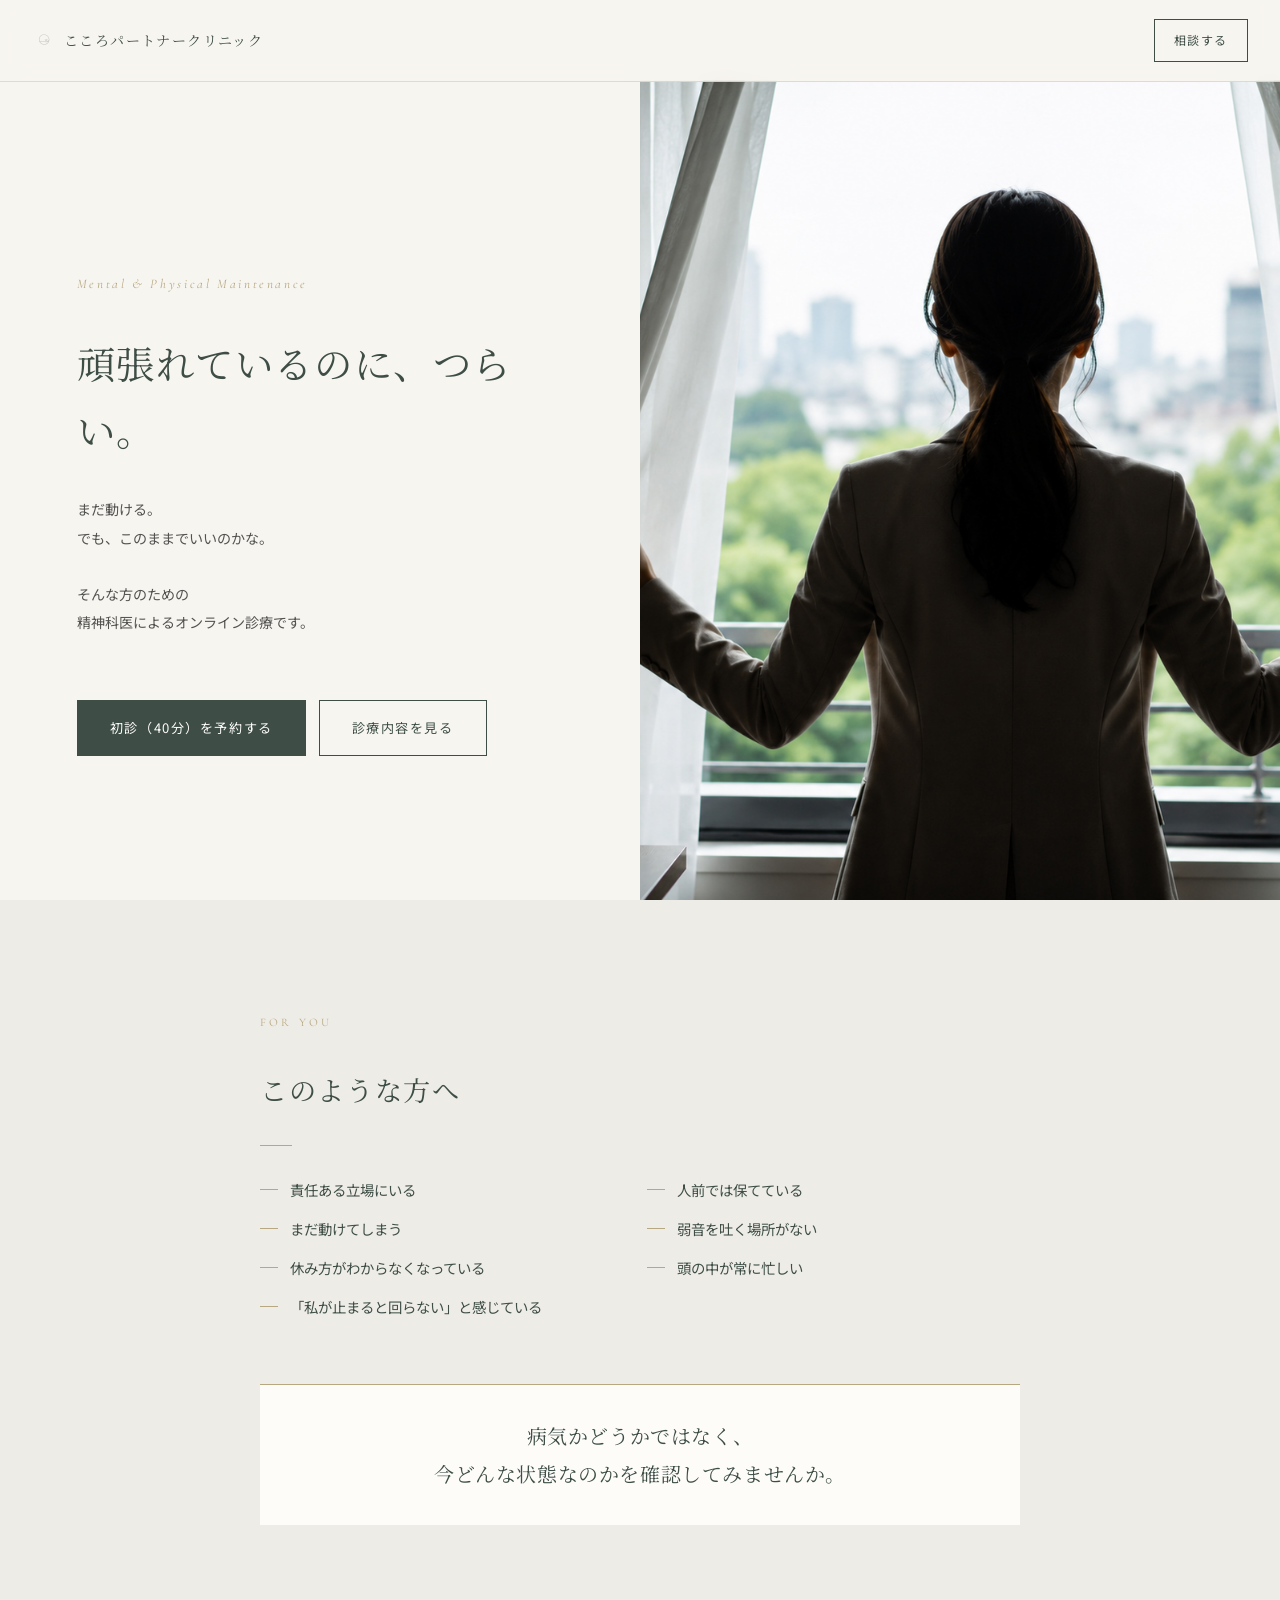
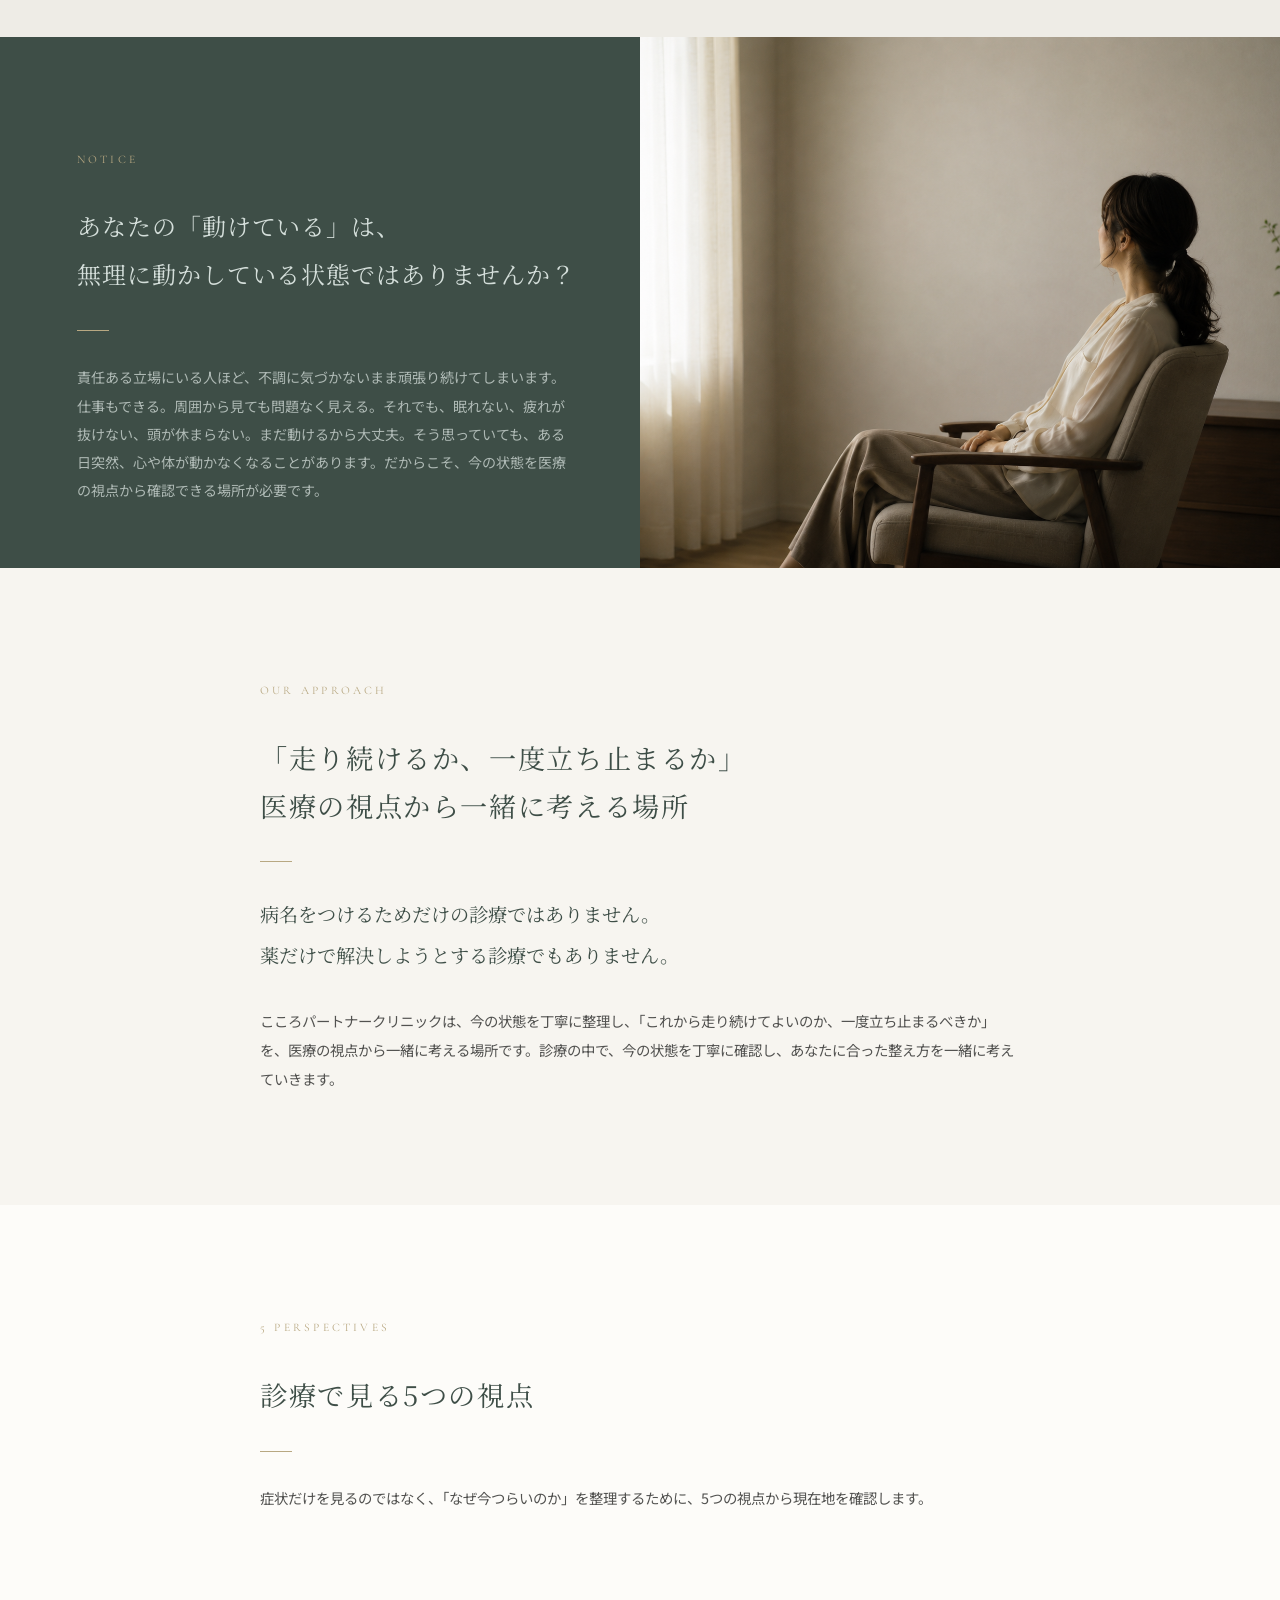
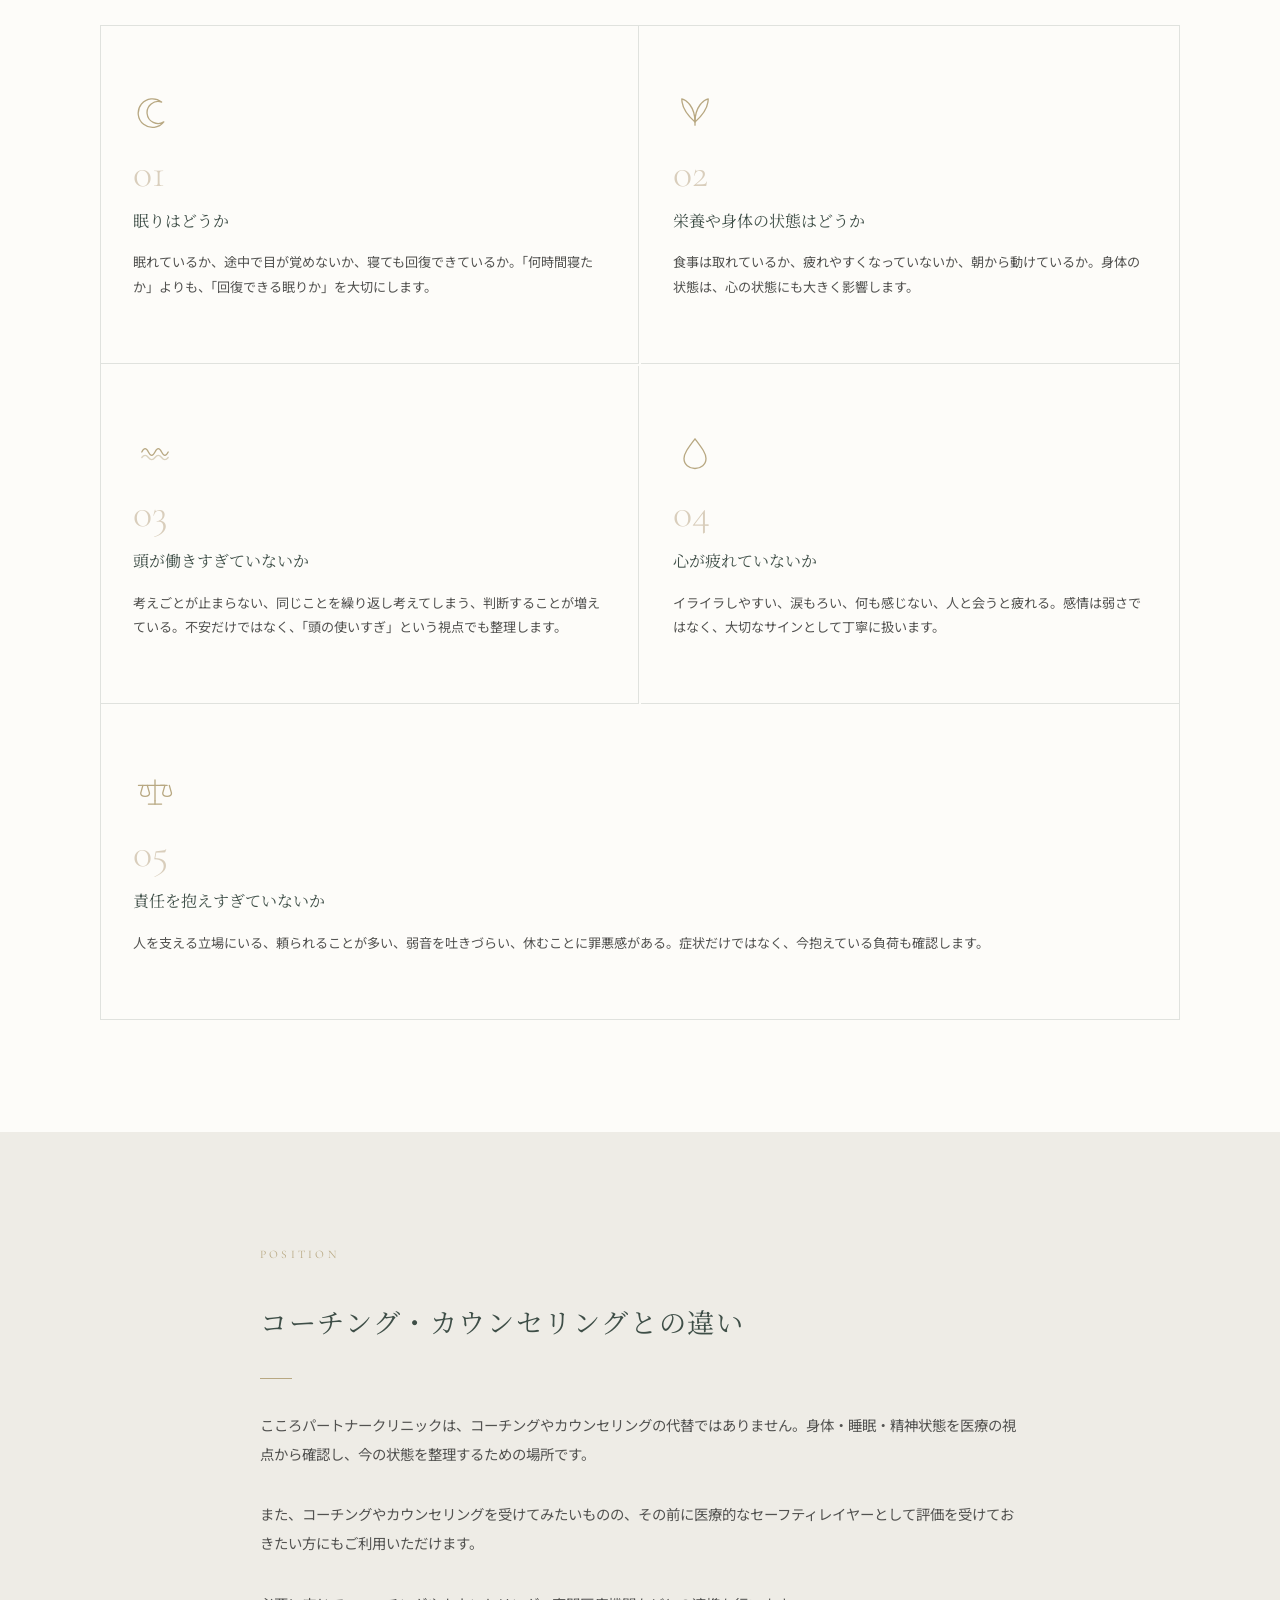
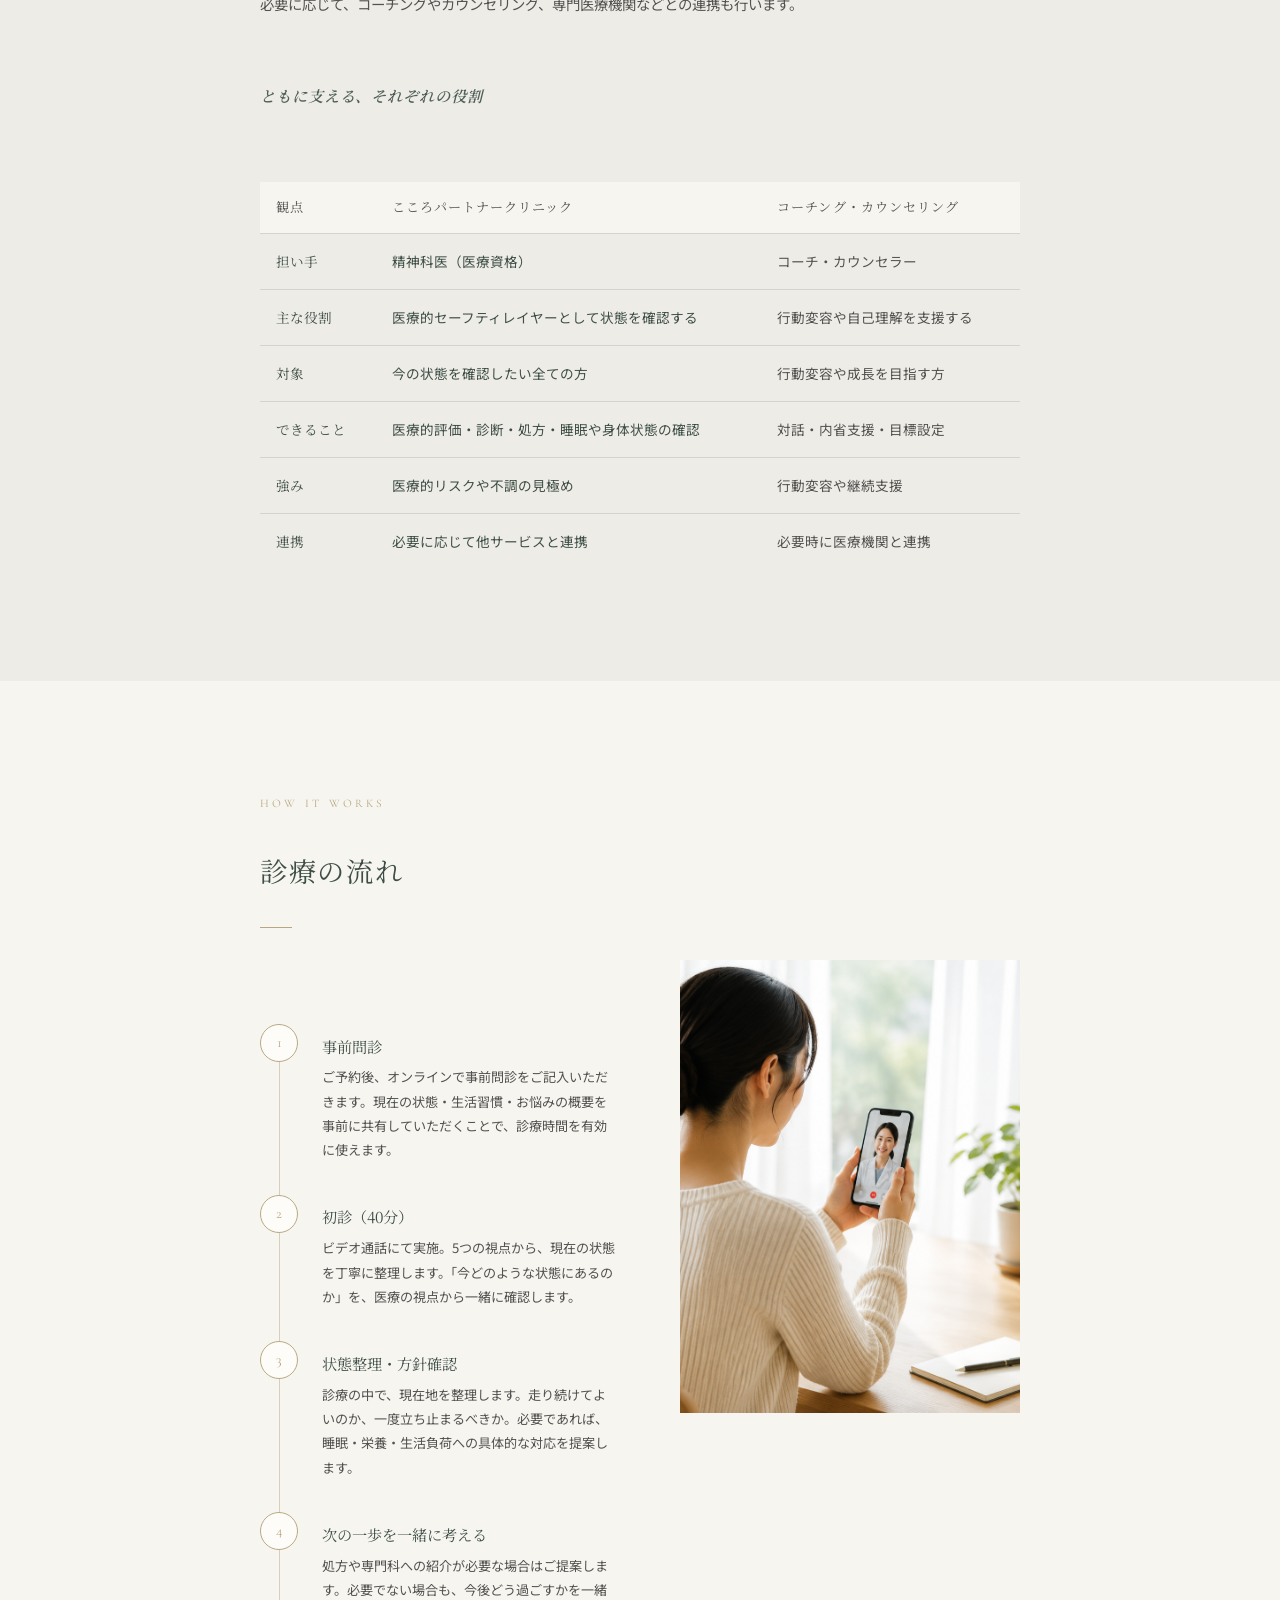
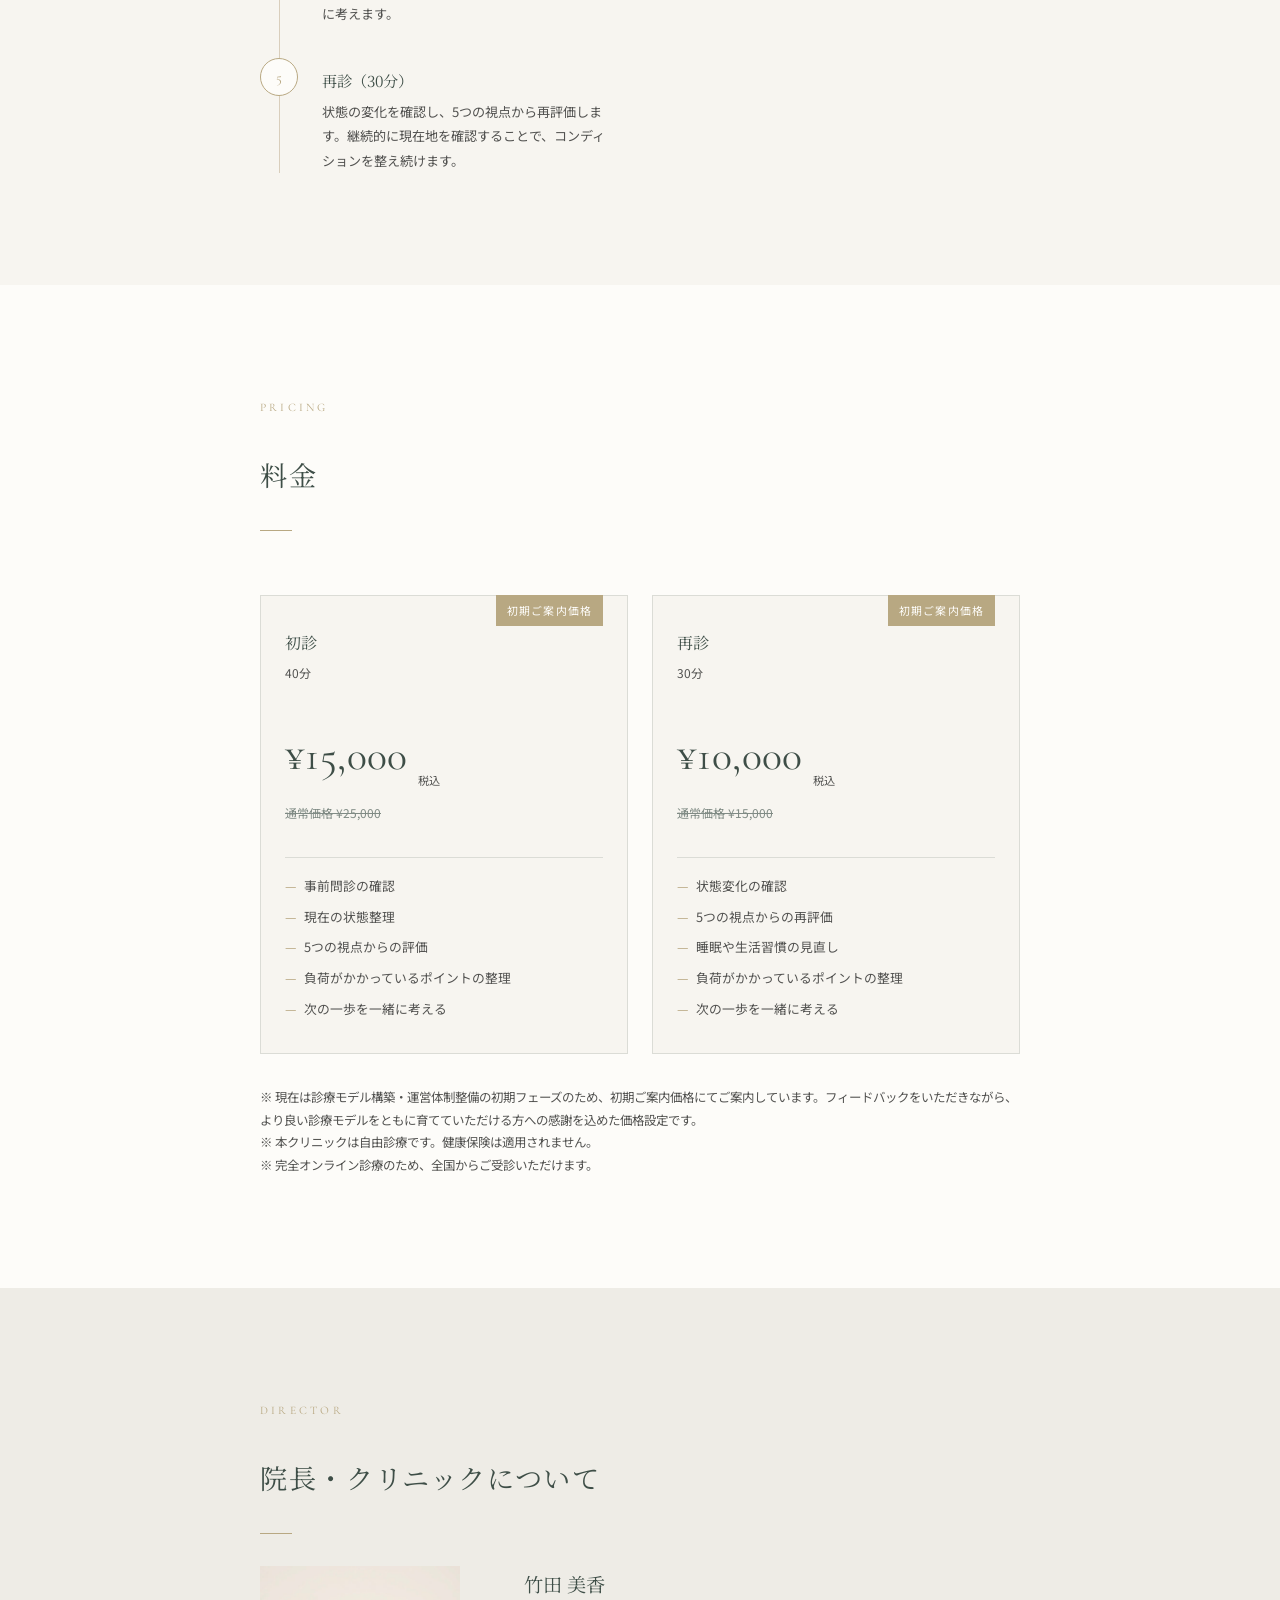
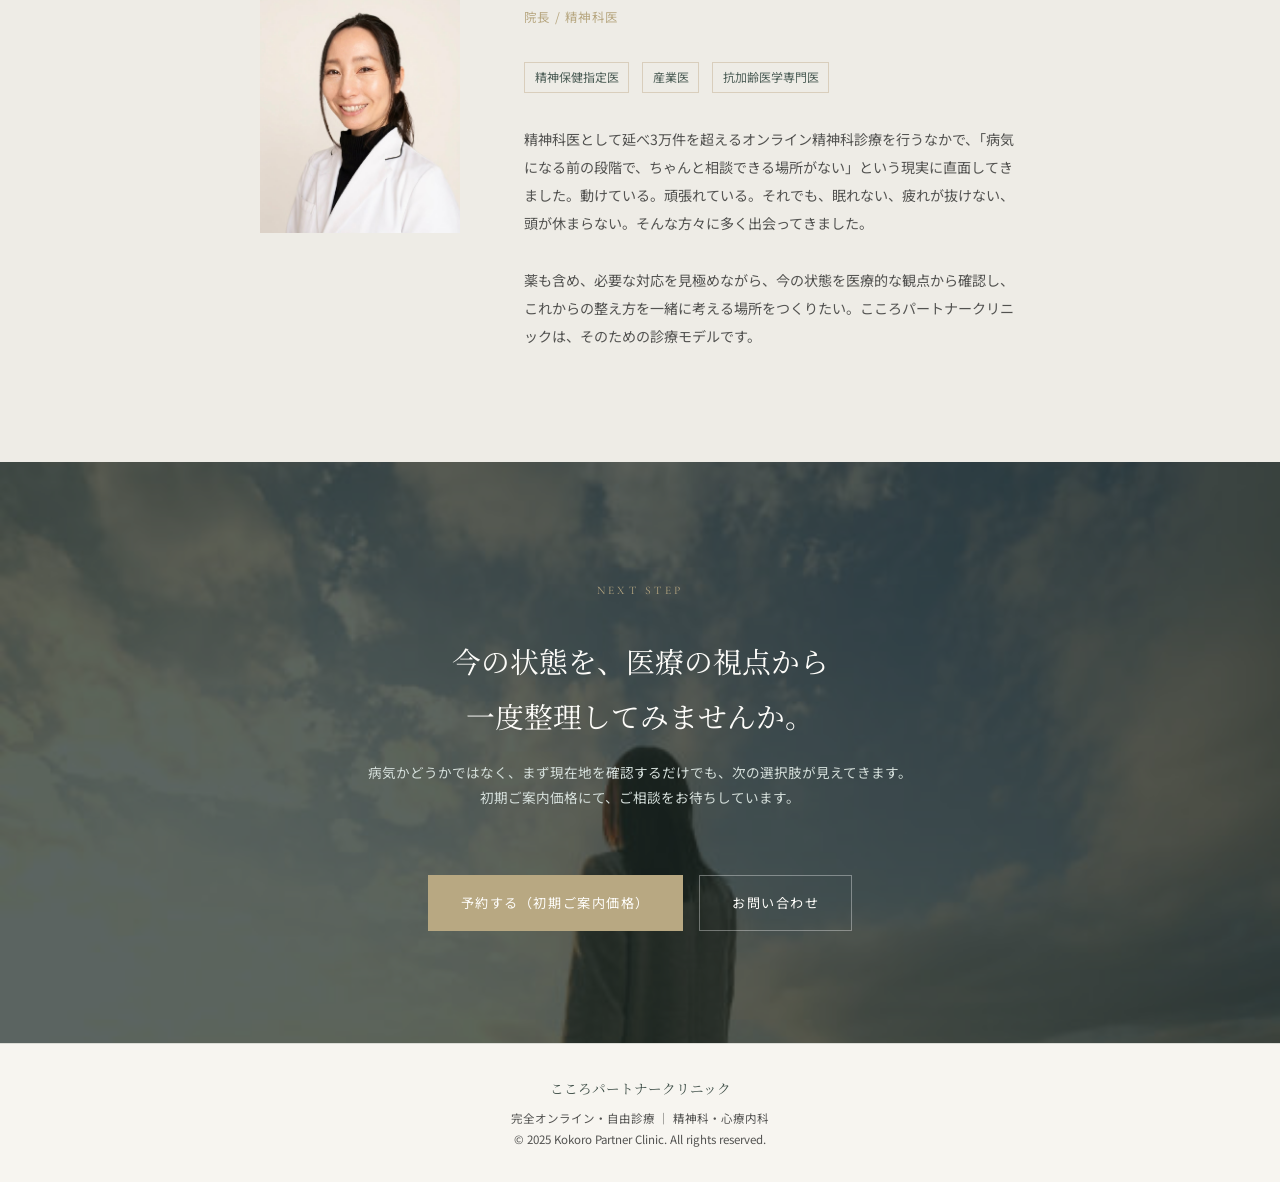
==== index.html @ 1cabd28b "ファビコン設定・ナビにアイコン追加・文字色濃度調整 Co-Authored-By: Claude Sonnet 4.6 <noreply@anthropic.com>" ====
<!DOCTYPE html>
<html lang="ja">
<head>
  <meta charset="UTF-8" />
  <meta name="viewport" content="width=device-width, initial-scale=1.0" />
  <title>こころパートナークリニック｜責任ある立場の方のための心身メンテナンス</title>
  <link rel="icon" type="image/png" href="images/fabicon.png" />
  <link rel="preconnect" href="https://fonts.googleapis.com" />
  <link rel="preconnect" href="https://fonts.gstatic.com" crossorigin />
  <link href="https://fonts.googleapis.com/css2?family=Cormorant+Garamond:ital,wght@0,300;0,400;1,300&family=Noto+Serif+JP:wght@300;400;500&family=Noto+Sans+JP:wght@300;400&display=swap" rel="stylesheet" />
  <style>
    /* ===========================
       TOKENS
    =========================== */
    :root {
      --c-bg:        #F7F5F0;
      --c-bg-dark:   #EEECE6;
      --c-sage:      #D4DEDA;
      --c-deep:      #3E4E47;
      --c-mid:       #4E5F58;
      --c-text:      #1E1E1E;
      --c-muted:     #525250;
      --c-gold:      #B8A882;
      --c-gold-lt:   #D9CEBC;
      --c-white:     #FDFCF9;
      --c-line:      rgba(62,78,71,0.15);

      --f-serif:     'Noto Serif JP', 'Yu Mincho', '游明朝', serif;
      --f-display:   'Cormorant Garamond', 'Noto Serif JP', serif;
      --f-sans:      'Noto Sans JP', 'Yu Gothic UI', sans-serif;

      --sp-xs:  0.5rem;
      --sp-sm:  1rem;
      --sp-md:  2rem;
      --sp-lg:  4rem;
      --sp-xl:  7rem;

      --max-w: 760px;
      --max-w-wide: 1080px;
    }

    /* ===========================
       RESET & BASE
    =========================== */
    *, *::before, *::after { box-sizing: border-box; margin: 0; padding: 0; }

    html { scroll-behavior: smooth; }

    body {
      background-color: var(--c-bg);
      color: var(--c-text);
      font-family: var(--f-sans);
      font-weight: 400;
      font-size: 15px;
      line-height: 1.9;
      -webkit-font-smoothing: antialiased;
    }

    img { display: block; width: 100%; }
    a { color: inherit; text-decoration: none; }

    /* ===========================
       UTILITIES
    =========================== */
    .u-center { text-align: center; }
    .u-serif  { font-family: var(--f-serif); }
    .u-muted  { color: var(--c-muted); }
    .u-gold   { color: var(--c-gold); }

    .section-label {
      display: block;
      font-family: var(--f-display);
      font-size: 0.72rem;
      letter-spacing: 0.28em;
      text-transform: uppercase;
      color: var(--c-gold);
      margin-bottom: var(--sp-md);
    }

    .divider {
      width: 32px;
      height: 1px;
      background: var(--c-gold);
      margin: var(--sp-md) 0;
    }

    .divider--center { margin-left: auto; margin-right: auto; }

    /* ===========================
       NAV
    =========================== */
    .nav {
      position: fixed;
      top: 0; left: 0; right: 0;
      z-index: 100;
      padding: 1.2rem var(--sp-md);
      display: flex;
      justify-content: space-between;
      align-items: center;
      background: rgba(247,245,240,0.88);
      backdrop-filter: blur(8px);
      -webkit-backdrop-filter: blur(8px);
      border-bottom: 1px solid var(--c-line);
    }

    .nav__logo {
      font-family: var(--f-serif);
      font-weight: 400;
      font-size: 0.88rem;
      letter-spacing: 0.1em;
      color: var(--c-deep);
      display: flex;
      align-items: center;
      gap: 0.5rem;
    }

    .nav__logo img {
      width: 24px;
      height: 24px;
      object-fit: contain;
    }

    .nav__cta {
      font-family: var(--f-sans);
      font-size: 0.75rem;
      font-weight: 400;
      letter-spacing: 0.12em;
      padding: 0.55rem 1.2rem;
      border: 1px solid var(--c-deep);
      color: var(--c-deep);
      transition: background 0.25s, color 0.25s;
    }

    .nav__cta:hover {
      background: var(--c-deep);
      color: var(--c-white);
    }

    /* ===========================
       HERO
    =========================== */
    .hero {
      padding-top: 80px;
      min-height: 100svh;
      display: grid;
      grid-template-columns: 1fr;
    }

    @media (min-width: 768px) {
      .hero {
        grid-template-columns: 1fr 1fr;
      }
    }

    .hero__text {
      padding: var(--sp-xl) var(--sp-md) var(--sp-lg);
      display: flex;
      flex-direction: column;
      justify-content: center;
    }

    @media (min-width: 768px) {
      .hero__text {
        padding: var(--sp-xl) var(--sp-lg) var(--sp-lg) clamp(2rem, 6vw, 6rem);
      }
    }

    .hero__eyebrow {
      font-family: var(--f-display);
      font-style: italic;
      font-size: 0.82rem;
      letter-spacing: 0.2em;
      color: var(--c-gold);
      margin-bottom: var(--sp-md);
    }

    .hero__headline {
      font-family: var(--f-serif);
      font-weight: 400;
      font-size: clamp(1.7rem, 4vw, 2.4rem);
      line-height: 1.75;
      letter-spacing: 0.04em;
      color: var(--c-deep);
      margin-bottom: var(--sp-md);
    }

    .hero__headline span {
      display: block;
    }

    .hero__sub {
      font-size: 0.88rem;
      line-height: 2;
      color: var(--c-muted);
      max-width: 480px;
      margin-bottom: var(--sp-lg);
    }

    .hero__actions {
      display: flex;
      flex-wrap: wrap;
      gap: 0.8rem;
    }

    .hero__image {
      position: relative;
      overflow: hidden;
      min-height: 360px;
      background: var(--c-sage);
    }

    @media (min-width: 768px) {
      .hero__image {
        min-height: unset;
      }
    }

    .hero__image img,
    .hero__image .img-placeholder {
      position: absolute;
      inset: 0;
      width: 100%;
      height: 100%;
      object-fit: cover;
    }

    .img-placeholder {
      display: flex;
      align-items: center;
      justify-content: center;
      background: var(--c-sage);
      color: var(--c-mid);
      font-size: 0.72rem;
      letter-spacing: 0.15em;
      font-family: var(--f-display);
    }

    /* ===========================
       BUTTONS
    =========================== */
    .btn {
      display: inline-block;
      font-family: var(--f-sans);
      font-size: 0.82rem;
      font-weight: 400;
      letter-spacing: 0.12em;
      padding: 0.9rem 2rem;
      cursor: pointer;
      transition: background 0.25s, color 0.25s, border-color 0.25s;
      white-space: nowrap;
    }

    .btn--primary {
      background: var(--c-deep);
      color: var(--c-white);
      border: 1px solid var(--c-deep);
    }

    .btn--primary:hover {
      background: var(--c-text);
      border-color: var(--c-text);
    }

    .btn--outline {
      background: transparent;
      color: var(--c-deep);
      border: 1px solid var(--c-deep);
    }

    .btn--outline:hover {
      background: var(--c-deep);
      color: var(--c-white);
    }

    /* ===========================
       GENERIC SECTION WRAPPER
    =========================== */
    .section {
      padding: var(--sp-xl) var(--sp-md);
    }

    .section__inner {
      max-width: var(--max-w);
      margin: 0 auto;
    }

    .section__inner--wide {
      max-width: var(--max-w-wide);
      margin: 0 auto;
    }

    .section__heading {
      font-family: var(--f-serif);
      font-weight: 400;
      font-size: clamp(1.25rem, 2.5vw, 1.7rem);
      line-height: 1.75;
      letter-spacing: 0.06em;
      color: var(--c-deep);
      margin-bottom: var(--sp-md);
    }

    /* ===========================
       FOR WHOM
    =========================== */
    .for-whom {
      background: var(--c-bg-dark);
    }

    .checklist {
      list-style: none;
      display: grid;
      grid-template-columns: 1fr;
      gap: 0.9rem;
    }

    @media (min-width: 600px) {
      .checklist {
        grid-template-columns: 1fr 1fr;
      }
    }

    .checklist li {
      display: flex;
      align-items: flex-start;
      gap: 0.75rem;
      font-size: 0.9rem;
      line-height: 1.7;
      color: var(--c-deep);
    }

    .checklist li::before {
      content: '';
      flex-shrink: 0;
      width: 18px;
      height: 1px;
      background: var(--c-gold);
      margin-top: 0.75em;
    }

    .for-whom-callout {
      margin-top: var(--sp-lg);
      padding: var(--sp-md) var(--sp-lg);
      background: var(--c-white);
      border-top: 1px solid var(--c-gold);
      text-align: center;
    }

    .for-whom-callout__text {
      font-family: var(--f-serif);
      font-weight: 400;
      font-size: clamp(1rem, 2.2vw, 1.25rem);
      line-height: 1.9;
      letter-spacing: 0.03em;
      color: var(--c-deep);
    }

    /* ===========================
       CONCEPT
    =========================== */
    .concept__lead {
      font-family: var(--f-serif);
      font-weight: 400;
      font-size: clamp(1rem, 2vw, 1.2rem);
      line-height: 2.1;
      color: var(--c-deep);
      margin-bottom: var(--sp-md);
    }

    .concept__body {
      font-size: 0.9rem;
      color: var(--c-muted);
      line-height: 2;
    }

    /* ===========================
       5 PERSPECTIVES
    =========================== */
    .perspectives {
      background: var(--c-white);
    }

    .perspectives-photo {
      max-width: var(--max-w-wide);
      margin: 0 auto var(--sp-xl);
      padding: 0 var(--sp-md);
    }

    .perspectives-photo .img-placeholder,
    .perspectives-photo img {
      width: 100%;
      aspect-ratio: 16 / 6;
      object-fit: cover;
      background: var(--c-sage);
    }

    .perspective-icon {
      width: 44px;
      height: 44px;
      margin-bottom: 1.2rem;
    }

    .perspective-icon svg {
      width: 100%;
      height: 100%;
    }

    .perspectives-grid {
      display: grid;
      grid-template-columns: 1fr;
      gap: 2px;
      margin-top: var(--sp-xl);
      border: 1px solid var(--c-line);
    }

    @media (min-width: 600px) {
      .perspectives-grid {
        grid-template-columns: 1fr 1fr;
      }
    }

    .perspective-card {
      padding: var(--sp-lg) 2rem var(--sp-lg);
      border-bottom: 1px solid var(--c-line);
      position: relative;
    }

    @media (min-width: 600px) {
      .perspective-card:nth-child(odd) {
        border-right: 1px solid var(--c-line);
      }
    }

    /* 5th card: full width on 2-col */
    @media (min-width: 600px) {
      .perspective-card:last-child {
        grid-column: 1 / -1;
        border-right: none;
      }
    }

    .perspective-card:last-child {
      border-bottom: none;
    }

    .perspective-num {
      font-family: var(--f-display);
      font-size: 2.5rem;
      font-weight: 300;
      color: var(--c-gold-lt);
      line-height: 1;
      margin-bottom: 0.8rem;
      display: block;
    }

    .perspective-title {
      font-family: var(--f-serif);
      font-size: 1rem;
      font-weight: 400;
      color: var(--c-deep);
      margin-bottom: 0.9rem;
    }

    .perspective-body {
      font-size: 0.82rem;
      color: var(--c-muted);
      line-height: 1.85;
    }

    /* ===========================
       ACCELERATOR STATE
    =========================== */
    .accel {
      background: var(--c-deep);
      color: var(--c-white);
      padding: 0;
    }

    .accel__inner {
      display: grid;
      grid-template-columns: 1fr;
    }

    @media (min-width: 768px) {
      .accel__inner {
        grid-template-columns: 1fr 1fr;
      }
    }

    .accel__text {
      padding: var(--sp-xl) var(--sp-md) var(--sp-lg);
    }

    @media (min-width: 768px) {
      .accel__text {
        padding: var(--sp-xl) var(--sp-lg) var(--sp-lg) clamp(2rem, 6vw, 6rem);
      }
    }

    .accel__image {
      position: relative;
      overflow: hidden;
      min-height: 300px;
    }

    @media (min-width: 768px) {
      .accel__image {
        min-height: unset;
      }
    }

    .accel__image img {
      position: absolute;
      inset: 0;
      width: 100%;
      height: 100%;
      object-fit: cover;
    }

    .accel .section-label {
      color: var(--c-gold);
    }

    .accel__quote {
      font-family: var(--f-serif);
      font-weight: 400;
      font-size: clamp(1.1rem, 2.5vw, 1.5rem);
      line-height: 2;
      letter-spacing: 0.04em;
      margin-bottom: var(--sp-md);
      color: var(--c-sage);
    }

    .accel__body {
      font-size: 0.88rem;
      line-height: 2;
      color: rgba(212,222,218,0.75);
      max-width: 580px;
    }

    /* ===========================
       VALUE
    =========================== */
    .value-list {
      list-style: none;
      display: flex;
      flex-direction: column;
      gap: var(--sp-md);
      margin-top: var(--sp-lg);
    }

    .value-item {
      display: flex;
      align-items: flex-start;
      gap: 1.5rem;
      padding-bottom: var(--sp-md);
      border-bottom: 1px solid var(--c-line);
    }

    .value-item:last-child { border-bottom: none; }

    .value-icon {
      flex-shrink: 0;
      width: 40px;
      height: 40px;
      border: 1px solid var(--c-gold);
      display: flex;
      align-items: center;
      justify-content: center;
      margin-top: 0.15rem;
    }

    .value-icon svg {
      width: 18px;
      height: 18px;
      stroke: var(--c-gold);
      fill: none;
      stroke-width: 1.2;
    }

    .value-title {
      font-family: var(--f-serif);
      font-size: 1rem;
      font-weight: 400;
      color: var(--c-deep);
      margin-bottom: 0.3rem;
    }

    .value-body {
      font-size: 0.85rem;
      color: var(--c-muted);
      line-height: 1.9;
    }

    /* ===========================
       DIFFERENCE (vs coaching)
    =========================== */
    .diff {
      background: var(--c-bg-dark);
    }

    .diff-table {
      width: 100%;
      border-collapse: collapse;
      margin-top: var(--sp-lg);
      font-size: 0.85rem;
    }

    .diff-table th {
      font-family: var(--f-serif);
      font-weight: 400;
      font-size: 0.82rem;
      letter-spacing: 0.08em;
      color: var(--c-muted);
      text-align: left;
      padding: 0.8rem 1rem;
      border-bottom: 1px solid var(--c-line);
      background: var(--c-bg);
    }

    .diff-table td {
      padding: 1rem;
      border-bottom: 1px solid var(--c-line);
      line-height: 1.7;
      vertical-align: top;
    }

    .diff-table tr:last-child td { border-bottom: none; }

    .diff-table td:first-child {
      font-family: var(--f-serif);
      font-weight: 400;
      color: var(--c-deep);
      white-space: nowrap;
    }

    .diff-table td.highlight {
      color: var(--c-deep);
      font-weight: 400;
    }

    .diff-table td.other {
      color: var(--c-muted);
    }

    .diff-table-caption {
      font-family: var(--f-display);
      font-style: italic;
      font-size: 0.95rem;
      font-weight: 600;
      letter-spacing: 0.06em;
      color: var(--c-mid);
      margin-top: var(--sp-lg);
      margin-bottom: 0.4rem;
      text-align: left;
    }

    .diff-table-wrap {
      overflow-x: auto;
    }

    /* ===========================
       FLOW
    =========================== */
    .flow-steps {
      list-style: none;
      margin-top: var(--sp-lg);
      position: relative;
    }

    .flow-steps::before {
      content: '';
      position: absolute;
      left: 19px;
      top: 0;
      bottom: 0;
      width: 1px;
      background: var(--c-gold-lt);
    }

    .flow-step {
      display: flex;
      gap: 1.5rem;
      align-items: flex-start;
      padding-bottom: var(--sp-md);
      position: relative;
    }

    .flow-step:last-child { padding-bottom: 0; }

    .flow-step__num {
      flex-shrink: 0;
      width: 38px;
      height: 38px;
      border-radius: 50%;
      background: var(--c-white);
      border: 1px solid var(--c-gold);
      display: flex;
      align-items: center;
      justify-content: center;
      font-family: var(--f-display);
      font-size: 0.9rem;
      color: var(--c-gold);
      position: relative;
      z-index: 1;
    }

    .flow-step__title {
      font-family: var(--f-serif);
      font-size: 0.95rem;
      font-weight: 400;
      color: var(--c-deep);
      margin-bottom: 0.25rem;
      padding-top: 0.55rem;
    }

    .flow-step__body {
      font-size: 0.82rem;
      color: var(--c-muted);
      line-height: 1.85;
    }

    .flow-inner {
      display: grid;
      grid-template-columns: 1fr;
      gap: var(--sp-lg);
      align-items: start;
    }

    @media (min-width: 768px) {
      .flow-inner {
        grid-template-columns: 1fr 340px;
      }
    }

    .flow-image {
      position: sticky;
      top: 100px;
      overflow: hidden;
    }

    .flow-image img {
      width: 100%;
      aspect-ratio: 3 / 4;
      object-fit: cover;
      object-position: center;
      display: block;
    }

    /* ===========================
       PRICING
    =========================== */
    .pricing {
      background: var(--c-white);
    }

    .pricing-grid {
      display: grid;
      grid-template-columns: 1fr;
      gap: 1.5rem;
      margin-top: var(--sp-lg);
    }

    @media (min-width: 600px) {
      .pricing-grid {
        grid-template-columns: 1fr 1fr;
      }
    }

    .pricing-card {
      border: 1px solid var(--c-line);
      padding: var(--sp-md) 1.5rem;
      position: relative;
      background: var(--c-bg);
    }

    .pricing-card__badge {
      position: absolute;
      top: -1px; right: 1.5rem;
      background: var(--c-gold);
      color: var(--c-white);
      font-size: 0.68rem;
      letter-spacing: 0.1em;
      padding: 0.3rem 0.7rem;
      font-family: var(--f-sans);
    }

    .pricing-card__type {
      font-family: var(--f-serif);
      font-size: 1rem;
      font-weight: 400;
      color: var(--c-deep);
      margin-bottom: 0.2rem;
    }

    .pricing-card__duration {
      font-size: 0.75rem;
      color: var(--c-muted);
      margin-bottom: var(--sp-md);
    }

    .pricing-card__price-row {
      display: flex;
      align-items: baseline;
      gap: 0.6rem;
      margin-top: 0.4rem;
      margin-bottom: 0.4rem;
    }

    .price-main {
      font-family: var(--f-display);
      font-size: 2.6rem;
      font-weight: 400;
      color: var(--c-deep);
      letter-spacing: 0.01em;
    }

    .price-unit {
      font-size: 0.7rem;
      color: var(--c-muted);
      align-self: flex-end;
      margin-bottom: 0.3rem;
    }

    .price-original {
      font-size: 0.75rem;
      color: var(--c-mid);
      text-decoration: line-through;
      margin-bottom: var(--sp-md);
      opacity: 0.7;
    }

    .pricing-card__includes {
      list-style: none;
      display: flex;
      flex-direction: column;
      gap: 0.4rem;
      padding-top: var(--sp-sm);
      border-top: 1px solid var(--c-line);
    }

    .pricing-card__includes li {
      font-size: 0.8rem;
      color: var(--c-muted);
      display: flex;
      gap: 0.5rem;
    }

    .pricing-card__includes li::before {
      content: '—';
      color: var(--c-gold);
    }

    .pricing-note {
      margin-top: var(--sp-md);
      font-size: 0.78rem;
      color: var(--c-muted);
      line-height: 1.8;
    }

    /* ===========================
       DOCTOR / ABOUT
    =========================== */
    .about {
      background: var(--c-bg-dark);
    }

    .about-inner {
      display: grid;
      grid-template-columns: 1fr;
      gap: var(--sp-lg);
      align-items: start;
    }

    @media (min-width: 600px) {
      .about-inner {
        grid-template-columns: 200px 1fr;
      }
    }

    .about-photo {
      width: 100%;
      max-width: 200px;
      aspect-ratio: 3/4;
      background: var(--c-sage);
      position: relative;
      overflow: hidden;
    }

    .about-photo .img-placeholder {
      position: absolute;
      inset: 0;
    }

    .about-name {
      font-family: var(--f-serif);
      font-size: 1.2rem;
      font-weight: 400;
      color: var(--c-deep);
      margin-bottom: 0.2rem;
    }

    .about-title {
      font-size: 0.78rem;
      color: var(--c-gold);
      letter-spacing: 0.1em;
      margin-bottom: var(--sp-md);
    }

    .about-creds {
      list-style: none;
      display: flex;
      flex-wrap: wrap;
      gap: 0.4rem 0.8rem;
      margin-bottom: var(--sp-md);
    }

    .about-creds li {
      font-size: 0.75rem;
      color: var(--c-mid);
      border: 1px solid var(--c-gold-lt);
      padding: 0.2rem 0.6rem;
    }

    .about-bio {
      font-size: 0.88rem;
      line-height: 2;
      color: var(--c-muted);
    }

    /* ===========================
       FLOATING CTA
    =========================== */
    .floating-cta {
      position: fixed;
      bottom: 1.8rem;
      right: 1.5rem;
      z-index: 200;
      opacity: 0;
      pointer-events: none;
      transform: translateY(8px);
      transition: opacity 0.3s ease, transform 0.3s ease;
    }

    .floating-cta.visible {
      opacity: 1;
      pointer-events: auto;
      transform: none;
    }

    .floating-cta__btn {
      display: flex;
      flex-direction: column;
      align-items: center;
      background: var(--c-gold);
      color: var(--c-white);
      font-family: var(--f-sans);
      font-size: 0.72rem;
      font-weight: 400;
      letter-spacing: 0.1em;
      padding: 0.9rem 1.3rem;
      text-decoration: none;
      line-height: 1.6;
      white-space: nowrap;
      box-shadow: 0 4px 24px rgba(0,0,0,0.2);
      outline: 2px solid var(--c-gold);
      outline-offset: 3px;
      transition: background 0.25s, outline-color 0.25s;
    }

    .floating-cta__btn:hover {
      background: #a3946f;
      outline-color: #a3946f;
    }

    .floating-cta__label {
      font-size: 0.65rem;
      opacity: 0.8;
      margin-bottom: 0.1rem;
    }

    /* ===========================
       FINAL CTA
    =========================== */
    .final-cta {
      position: relative;
      background-image: url('images/woman_sky.jpg');
      background-size: cover;
      background-position: center 35%;
      text-align: center;
      padding: var(--sp-xl) var(--sp-md);
    }

    .final-cta::before {
      content: '';
      position: absolute;
      inset: 0;
      background: rgba(30, 42, 38, 0.72);
    }

    .final-cta > * {
      position: relative;
      z-index: 1;
    }

    .final-cta .section-label {
      display: inline-block;
      color: var(--c-gold);
    }

    .final-cta__heading {
      font-family: var(--f-serif);
      font-weight: 400;
      font-size: clamp(1.2rem, 3vw, 1.8rem);
      line-height: 1.9;
      color: var(--c-white);
      margin-bottom: var(--sp-sm);
    }

    .final-cta__sub {
      font-size: 0.85rem;
      color: var(--c-sage);
      line-height: 1.9;
      margin-bottom: var(--sp-lg);
    }

    .final-cta .cta-group {
      display: flex;
      flex-wrap: wrap;
      gap: 1rem;
      justify-content: center;
    }

    .btn--light {
      background: transparent;
      color: var(--c-white);
      border: 1px solid rgba(255,255,255,0.35);
    }

    .btn--light:hover {
      background: rgba(255,255,255,0.08);
    }

    .btn--gold {
      background: var(--c-gold);
      color: var(--c-white);
      border: 1px solid var(--c-gold);
    }

    .btn--gold:hover {
      background: #a3946f;
      border-color: #a3946f;
    }

    /* ===========================
       FOOTER
    =========================== */
    .footer {
      padding: var(--sp-md) var(--sp-md);
      text-align: center;
      border-top: 1px solid var(--c-line);
      background: var(--c-bg);
    }

    .footer__logo {
      font-family: var(--f-serif);
      font-size: 0.85rem;
      color: var(--c-deep);
      margin-bottom: 0.4rem;
    }

    .footer__meta {
      font-size: 0.72rem;
      color: var(--c-muted);
      line-height: 1.8;
    }

    /* ===========================
       SCROLL REVEAL (lightweight)
    =========================== */
    .reveal {
      opacity: 0;
      transform: translateY(20px);
      transition: opacity 0.7s ease, transform 0.7s ease;
    }

    .reveal.visible {
      opacity: 1;
      transform: none;
    }

    @media (prefers-reduced-motion: reduce) {
      .reveal {
        opacity: 1;
        transform: none;
        transition: none;
      }
    }
  </style>
</head>
<body>

  <!-- NAV -->
  <nav class="nav" aria-label="サイトナビゲーション">
    <span class="nav__logo"><img src="images/fabicon.png" alt="">こころパートナークリニック</span>
    <a href="#reserve" class="nav__cta">相談する</a>
  </nav>


  <!-- ========= HERO ========= -->
  <section class="hero" aria-label="メインビジュアル">
    <div class="hero__text">
      <p class="hero__eyebrow">Mental &amp; Physical Maintenance</p>
      <h1 class="hero__headline">
        <span>頑張れているのに、つらい。</span>
      </h1>
      <p class="hero__sub">
        まだ動ける。<br>
        でも、このままでいいのかな。<br><br>
        そんな方のための<br>
        精神科医によるオンライン診療です。
      </p>
      <div class="hero__actions">
        <a href="https://gmo-clinic-map.com/hospital/LaxGhQtRe6/reservation?from=treatment-menu" target="_blank" rel="noopener" class="btn btn--primary">初診（40分）を予約する</a>
        <a href="#concept" class="btn btn--outline">診療内容を見る</a>
      </div>
    </div>
    <div class="hero__image" aria-hidden="true">
      <img src="images/hero.png" alt="">
    </div>
  </section>


  <!-- ========= FOR WHOM ========= -->
  <section class="section for-whom" id="for-whom">
    <div class="section__inner">
      <span class="section-label reveal">For you</span>
      <h2 class="section__heading reveal">このような方へ</h2>
      <div class="divider reveal"></div>
      <ul class="checklist">
        <li class="reveal">責任ある立場にいる</li>
        <li class="reveal">人前では保てている</li>
        <li class="reveal">まだ動けてしまう</li>
        <li class="reveal">弱音を吐く場所がない</li>
        <li class="reveal">休み方がわからなくなっている</li>
        <li class="reveal">頭の中が常に忙しい</li>
        <li class="reveal">「私が止まると回らない」と感じている</li>
      </ul>
      <div class="for-whom-callout reveal">
        <p class="for-whom-callout__text">病気かどうかではなく、<br>今どんな状態なのかを確認してみませんか。</p>
      </div>
    </div>
  </section>


  <!-- ========= ACCEL ========= -->
  <section class="section accel" aria-label="アクセルを踏みっぱなしの状態">
    <div class="accel__inner">
      <div class="accel__text">
        <span class="section-label reveal">Notice</span>
        <p class="accel__quote reveal">
          あなたの「動けている」は、<br>無理に動かしている状態ではありませんか？
        </p>
        <div class="divider reveal" style="background:var(--c-gold);"></div>
        <p class="accel__body reveal">
          責任ある立場にいる人ほど、不調に気づかないまま頑張り続けてしまいます。仕事もできる。周囲から見ても問題なく見える。それでも、眠れない、疲れが抜けない、頭が休まらない。まだ動けるから大丈夫。そう思っていても、ある日突然、心や体が動かなくなることがあります。だからこそ、今の状態を医療の視点から確認できる場所が必要です。
        </p>
      </div>
      <div class="accel__image reveal" aria-hidden="true">
        <img src="images/woman_side.png" alt="">
      </div>
    </div>
  </section>


  <!-- ========= CONCEPT ========= -->
  <section class="section" id="concept">
    <div class="section__inner">
      <span class="section-label reveal">Our Approach</span>
      <h2 class="section__heading reveal">「走り続けるか、一度立ち止まるか」<br>医療の視点から一緒に考える場所</h2>
      <div class="divider reveal"></div>
      <p class="concept__lead reveal">
        病名をつけるためだけの診療ではありません。<br>
        薬だけで解決しようとする診療でもありません。
      </p>
      <p class="concept__body reveal">
        こころパートナークリニックは、今の状態を丁寧に整理し、「これから走り続けてよいのか、一度立ち止まるべきか」を、医療の視点から一緒に考える場所です。診療の中で、今の状態を丁寧に確認し、あなたに合った整え方を一緒に考えていきます。
      </p>
    </div>
  </section>


  <!-- ========= 5 PERSPECTIVES ========= -->
  <section class="section perspectives" id="perspectives">
    <div class="section__inner">
      <span class="section-label reveal">5 Perspectives</span>
      <h2 class="section__heading reveal">診療で見る5つの視点</h2>
      <div class="divider reveal"></div>
      <p class="concept__body reveal">
        症状だけを見るのではなく、「なぜ今つらいのか」を整理するために、5つの視点から現在地を確認します。
      </p>
    </div>
    <div class="section__inner--wide">
      <div class="perspectives-grid">
        <div class="perspective-card reveal">
          <div class="perspective-icon">
            <svg viewBox="0 0 80 80" fill="none" stroke="#B8A882" stroke-width="2.4" stroke-linecap="round" stroke-linejoin="round">
              <path d="M52,22 a20,20 0 1,0 4,36 a26,26 0 1,1 -4,-36 Z"/>
            </svg>
          </div>
          <span class="perspective-num">01</span>
          <p class="perspective-title">眠りはどうか</p>
          <p class="perspective-body">眠れているか、途中で目が覚めないか、寝ても回復できているか。「何時間寝たか」よりも、「回復できる眠りか」を大切にします。</p>
        </div>
        <div class="perspective-card reveal">
          <div class="perspective-icon">
            <svg viewBox="0 0 80 80" fill="none" stroke="#B8A882" stroke-width="2.4" stroke-linecap="round" stroke-linejoin="round">
              <path d="M40,58 C40,30 24,18 16,16 C16,32 26,46 40,58 Z"/>
              <path d="M40,58 C40,30 56,18 64,16 C64,32 54,46 40,58 Z"/>
              <line x1="40" y1="58" x2="40" y2="64"/>
            </svg>
          </div>
          <span class="perspective-num">02</span>
          <p class="perspective-title">栄養や身体の状態はどうか</p>
          <p class="perspective-body">食事は取れているか、疲れやすくなっていないか、朝から動けているか。身体の状態は、心の状態にも大きく影響します。</p>
        </div>
        <div class="perspective-card reveal">
          <div class="perspective-icon">
            <svg viewBox="0 0 80 80" fill="none" stroke="#B8A882" stroke-width="2.4" stroke-linecap="round" stroke-linejoin="round">
              <path d="M16,40 Q22,28 28,40 T40,40 T52,40 T64,40"/>
              <path d="M16,50 Q22,42 28,50 T40,50 T52,50 T64,50" opacity="0.5"/>
            </svg>
          </div>
          <span class="perspective-num">03</span>
          <p class="perspective-title">頭が働きすぎていないか</p>
          <p class="perspective-body">考えごとが止まらない、同じことを繰り返し考えてしまう、判断することが増えている。不安だけではなく、「頭の使いすぎ」という視点でも整理します。</p>
        </div>
        <div class="perspective-card reveal">
          <div class="perspective-icon">
            <svg viewBox="0 0 80 80" fill="none" stroke="#B8A882" stroke-width="2.4" stroke-linecap="round" stroke-linejoin="round">
              <path d="M40,16 C52,32 60,42 60,52 C60,63 51,70 40,70 C29,70 20,63 20,52 C20,42 28,32 40,16 Z"/>
            </svg>
          </div>
          <span class="perspective-num">04</span>
          <p class="perspective-title">心が疲れていないか</p>
          <p class="perspective-body">イライラしやすい、涙もろい、何も感じない、人と会うと疲れる。感情は弱さではなく、大切なサインとして丁寧に扱います。</p>
        </div>
        <div class="perspective-card reveal">
          <div class="perspective-icon">
            <svg viewBox="0 0 80 80" fill="none" stroke="#B8A882" stroke-width="2.4" stroke-linecap="round" stroke-linejoin="round">
              <line x1="40" y1="18" x2="40" y2="56"/>
              <line x1="18" y1="28" x2="62" y2="28"/>
              <path d="M10,28 L18,28 L14,42 Q14,48 22,48 Q30,48 30,42 L26,28"/>
              <path d="M50,28 L58,28 L54,42 Q54,48 62,48 Q70,48 70,42 L66,28"/>
              <line x1="28" y1="62" x2="52" y2="62"/>
              <line x1="40" y1="56" x2="40" y2="62"/>
            </svg>
          </div>
          <span class="perspective-num">05</span>
          <p class="perspective-title">責任を抱えすぎていないか</p>
          <p class="perspective-body">人を支える立場にいる、頼られることが多い、弱音を吐きづらい、休むことに罪悪感がある。症状だけではなく、今抱えている負荷も確認します。</p>
        </div>
      </div>
    </div>
  </section>


  <!-- ========= VS COACHING ========= -->
  <section class="section diff">
    <div class="section__inner">
      <span class="section-label reveal">Position</span>
      <h2 class="section__heading reveal">コーチング・カウンセリングとの違い</h2>
      <div class="divider reveal"></div>
      <p class="concept__body reveal">
        こころパートナークリニックは、コーチングやカウンセリングの代替ではありません。身体・睡眠・精神状態を医療の視点から確認し、今の状態を整理するための場所です。
      </p>
      <p class="concept__body reveal" style="margin-top: var(--sp-md);">
        また、コーチングやカウンセリングを受けてみたいものの、その前に医療的なセーフティレイヤーとして評価を受けておきたい方にもご利用いただけます。
      </p>
      <p class="concept__body reveal" style="margin-top: var(--sp-md);">
        必要に応じて、コーチングやカウンセリング、専門医療機関などとの連携も行います。
      </p>
      <p class="diff-table-caption reveal">ともに支える、それぞれの役割</p>
      <div class="diff-table-wrap">
        <table class="diff-table reveal">
          <thead>
            <tr>
              <th>観点</th>
              <th>こころパートナークリニック</th>
              <th>コーチング・カウンセリング</th>
            </tr>
          </thead>
          <tbody>
            <tr>
              <td>担い手</td>
              <td class="highlight">精神科医（医療資格）</td>
              <td class="other">コーチ・カウンセラー</td>
            </tr>
            <tr>
              <td>主な役割</td>
              <td class="highlight">医療的セーフティレイヤーとして状態を確認する</td>
              <td class="other">行動変容や自己理解を支援する</td>
            </tr>
            <tr>
              <td>対象</td>
              <td class="highlight">今の状態を確認したい全ての方</td>
              <td class="other">行動変容や成長を目指す方</td>
            </tr>
            <tr>
              <td>できること</td>
              <td class="highlight">医療的評価・診断・処方・睡眠や身体状態の確認</td>
              <td class="other">対話・内省支援・目標設定</td>
            </tr>
            <tr>
              <td>強み</td>
              <td class="highlight">医療的リスクや不調の見極め</td>
              <td class="other">行動変容や継続支援</td>
            </tr>
            <tr>
              <td>連携</td>
              <td class="highlight">必要に応じて他サービスと連携</td>
              <td class="other">必要時に医療機関と連携</td>
            </tr>
          </tbody>
        </table>
      </div>
    </div>
  </section>


  <!-- ========= FLOW ========= -->
  <section class="section" id="flow">
    <div class="section__inner">
      <span class="section-label reveal">How it works</span>
      <h2 class="section__heading reveal">診療の流れ</h2>
      <div class="divider reveal"></div>
      <div class="flow-inner">
      <ol class="flow-steps" style="list-style:none;">
        <li class="flow-step reveal">
          <span class="flow-step__num">1</span>
          <div>
            <p class="flow-step__title">事前問診</p>
            <p class="flow-step__body">ご予約後、オンラインで事前問診をご記入いただきます。現在の状態・生活習慣・お悩みの概要を事前に共有していただくことで、診療時間を有効に使えます。</p>
          </div>
        </li>
        <li class="flow-step reveal">
          <span class="flow-step__num">2</span>
          <div>
            <p class="flow-step__title">初診（40分）</p>
            <p class="flow-step__body">ビデオ通話にて実施。5つの視点から、現在の状態を丁寧に整理します。「今どのような状態にあるのか」を、医療の視点から一緒に確認します。</p>
          </div>
        </li>
        <li class="flow-step reveal">
          <span class="flow-step__num">3</span>
          <div>
            <p class="flow-step__title">状態整理・方針確認</p>
            <p class="flow-step__body">診療の中で、現在地を整理します。走り続けてよいのか、一度立ち止まるべきか。必要であれば、睡眠・栄養・生活負荷への具体的な対応を提案します。</p>
          </div>
        </li>
        <li class="flow-step reveal">
          <span class="flow-step__num">4</span>
          <div>
            <p class="flow-step__title">次の一歩を一緒に考える</p>
            <p class="flow-step__body">処方や専門科への紹介が必要な場合はご提案します。必要でない場合も、今後どう過ごすかを一緒に考えます。</p>
          </div>
        </li>
        <li class="flow-step reveal">
          <span class="flow-step__num">5</span>
          <div>
            <p class="flow-step__title">再診（30分）</p>
            <p class="flow-step__body">状態の変化を確認し、5つの視点から再評価します。継続的に現在地を確認することで、コンディションを整え続けます。</p>
          </div>
        </li>
      </ol>
      <div class="flow-image reveal">
        <img src="images/consult.png" alt="">
      </div>
      </div>
    </div>
  </section>


  <!-- ========= PRICING ========= -->
  <section class="section pricing" id="pricing">
    <div class="section__inner">
      <span class="section-label reveal">Pricing</span>
      <h2 class="section__heading reveal">料金</h2>
      <div class="divider reveal"></div>
      <div class="pricing-grid">
        <!-- 初診 -->
        <div class="pricing-card reveal">
          <span class="pricing-card__badge">初期ご案内価格</span>
          <p class="pricing-card__type">初診</p>
          <p class="pricing-card__duration">40分</p>
          <div class="pricing-card__price-row">
            <span class="price-main">¥15,000</span>
            <span class="price-unit">税込</span>
          </div>
          <p class="price-original">通常価格 ¥25,000</p>
          <ul class="pricing-card__includes">
            <li>事前問診の確認</li>
            <li>現在の状態整理</li>
            <li>5つの視点からの評価</li>
            <li>負荷がかかっているポイントの整理</li>
            <li>次の一歩を一緒に考える</li>
          </ul>
        </div>
        <!-- 再診 -->
        <div class="pricing-card reveal">
          <span class="pricing-card__badge">初期ご案内価格</span>
          <p class="pricing-card__type">再診</p>
          <p class="pricing-card__duration">30分</p>
          <div class="pricing-card__price-row">
            <span class="price-main">¥10,000</span>
            <span class="price-unit">税込</span>
          </div>
          <p class="price-original">通常価格 ¥15,000</p>
          <ul class="pricing-card__includes">
            <li>状態変化の確認</li>
            <li>5つの視点からの再評価</li>
            <li>睡眠や生活習慣の見直し</li>
            <li>負荷がかかっているポイントの整理</li>
            <li>次の一歩を一緒に考える</li>
          </ul>
        </div>
      </div>
      <p class="pricing-note reveal">
        ※ 現在は診療モデル構築・運営体制整備の初期フェーズのため、初期ご案内価格にてご案内しています。フィードバックをいただきながら、より良い診療モデルをともに育てていただける方への感謝を込めた価格設定です。<br>
        ※ 本クリニックは自由診療です。健康保険は適用されません。<br>
        ※ 完全オンライン診療のため、全国からご受診いただけます。
      </p>
    </div>
  </section>


  <!-- ========= ABOUT ========= -->
  <section class="section about" id="about">
    <div class="section__inner">
      <span class="section-label reveal">Director</span>
      <h2 class="section__heading reveal">院長・クリニックについて</h2>
      <div class="divider reveal"></div>
      <div class="about-inner">
        <div>
          <div class="about-photo reveal">
            <img src="images/doctor.jpeg" alt="竹田美香院長">
          </div>
        </div>
        <div>
          <p class="about-name reveal">竹田 美香</p>
          <p class="about-title reveal">院長 / 精神科医</p>
          <ul class="about-creds reveal">
            <li>精神保健指定医</li>
            <li>産業医</li>
            <li>抗加齢医学専門医</li>
          </ul>
          <p class="about-bio reveal">
            精神科医として延べ3万件を超えるオンライン精神科診療を行うなかで、「病気になる前の段階で、ちゃんと相談できる場所がない」という現実に直面してきました。動けている。頑張れている。それでも、眠れない、疲れが抜けない、頭が休まらない。そんな方々に多く出会ってきました。<br><br>
            薬も含め、必要な対応を見極めながら、今の状態を医療的な観点から確認し、これからの整え方を一緒に考える場所をつくりたい。こころパートナークリニックは、そのための診療モデルです。
          </p>
        </div>
      </div>
    </div>
  </section>


  <!-- ========= FINAL CTA ========= -->
  <section class="final-cta" id="reserve">
    <span class="section-label reveal">Next Step</span>
    <h2 class="final-cta__heading reveal">
      今の状態を、医療の視点から<br>一度整理してみませんか。
    </h2>
    <p class="final-cta__sub reveal">
      病気かどうかではなく、まず現在地を確認するだけでも、次の選択肢が見えてきます。<br>
      初期ご案内価格にて、ご相談をお待ちしています。
    </p>
    <div class="cta-group reveal">
      <!-- 予約URLを href に入れる -->
      <a href="https://gmo-clinic-map.com/hospital/LaxGhQtRe6/reservation?from=treatment-menu" target="_blank" rel="noopener" class="btn btn--gold">予約する（初期ご案内価格）</a>
      <a href="mailto:contact.kokoro.partner@gmail.com" class="btn btn--light">お問い合わせ</a>
    </div>
  </section>


  <!-- FLOATING CTA -->
  <div class="floating-cta" id="floatingCta">
    <a href="https://gmo-clinic-map.com/hospital/LaxGhQtRe6/reservation?from=treatment-menu" target="_blank" rel="noopener" class="floating-cta__btn">
      <span class="floating-cta__label">初診 40分</span>
      予約する
    </a>
  </div>

  <!-- FOOTER -->
  <footer class="footer">
    <p class="footer__logo">こころパートナークリニック</p>
    <p class="footer__meta">
      完全オンライン・自由診療 ｜ 精神科・心療内科<br>
      © 2025 Kokoro Partner Clinic. All rights reserved.
    </p>
  </footer>


  <script>
    // Scroll reveal
    const observer = new IntersectionObserver((entries) => {
      entries.forEach(e => {
        if (e.isIntersecting) {
          e.target.classList.add('visible');
          observer.unobserve(e.target);
        }
      });
    }, { threshold: 0.1 });

    document.querySelectorAll('.reveal').forEach(el => observer.observe(el));

    // Floating CTA: ヒーローを過ぎたら表示
    const floatingCta = document.getElementById('floatingCta');
    const hero = document.querySelector('.hero');
    const finalCta = document.querySelector('.final-cta');

    const ctaObserver = new IntersectionObserver((entries) => {
      entries.forEach(e => {
        if (!e.isIntersecting) {
          floatingCta.classList.add('visible');
        } else {
          floatingCta.classList.remove('visible');
        }
      });
    }, { threshold: 0.1 });

    // final-ctaに入ったら非表示
    const finalObserver = new IntersectionObserver((entries) => {
      entries.forEach(e => {
        if (e.isIntersecting) {
          floatingCta.classList.remove('visible');
        }
      });
    }, { threshold: 0.1 });

    ctaObserver.observe(hero);
    finalObserver.observe(finalCta);
  </script>
</body>
</html>
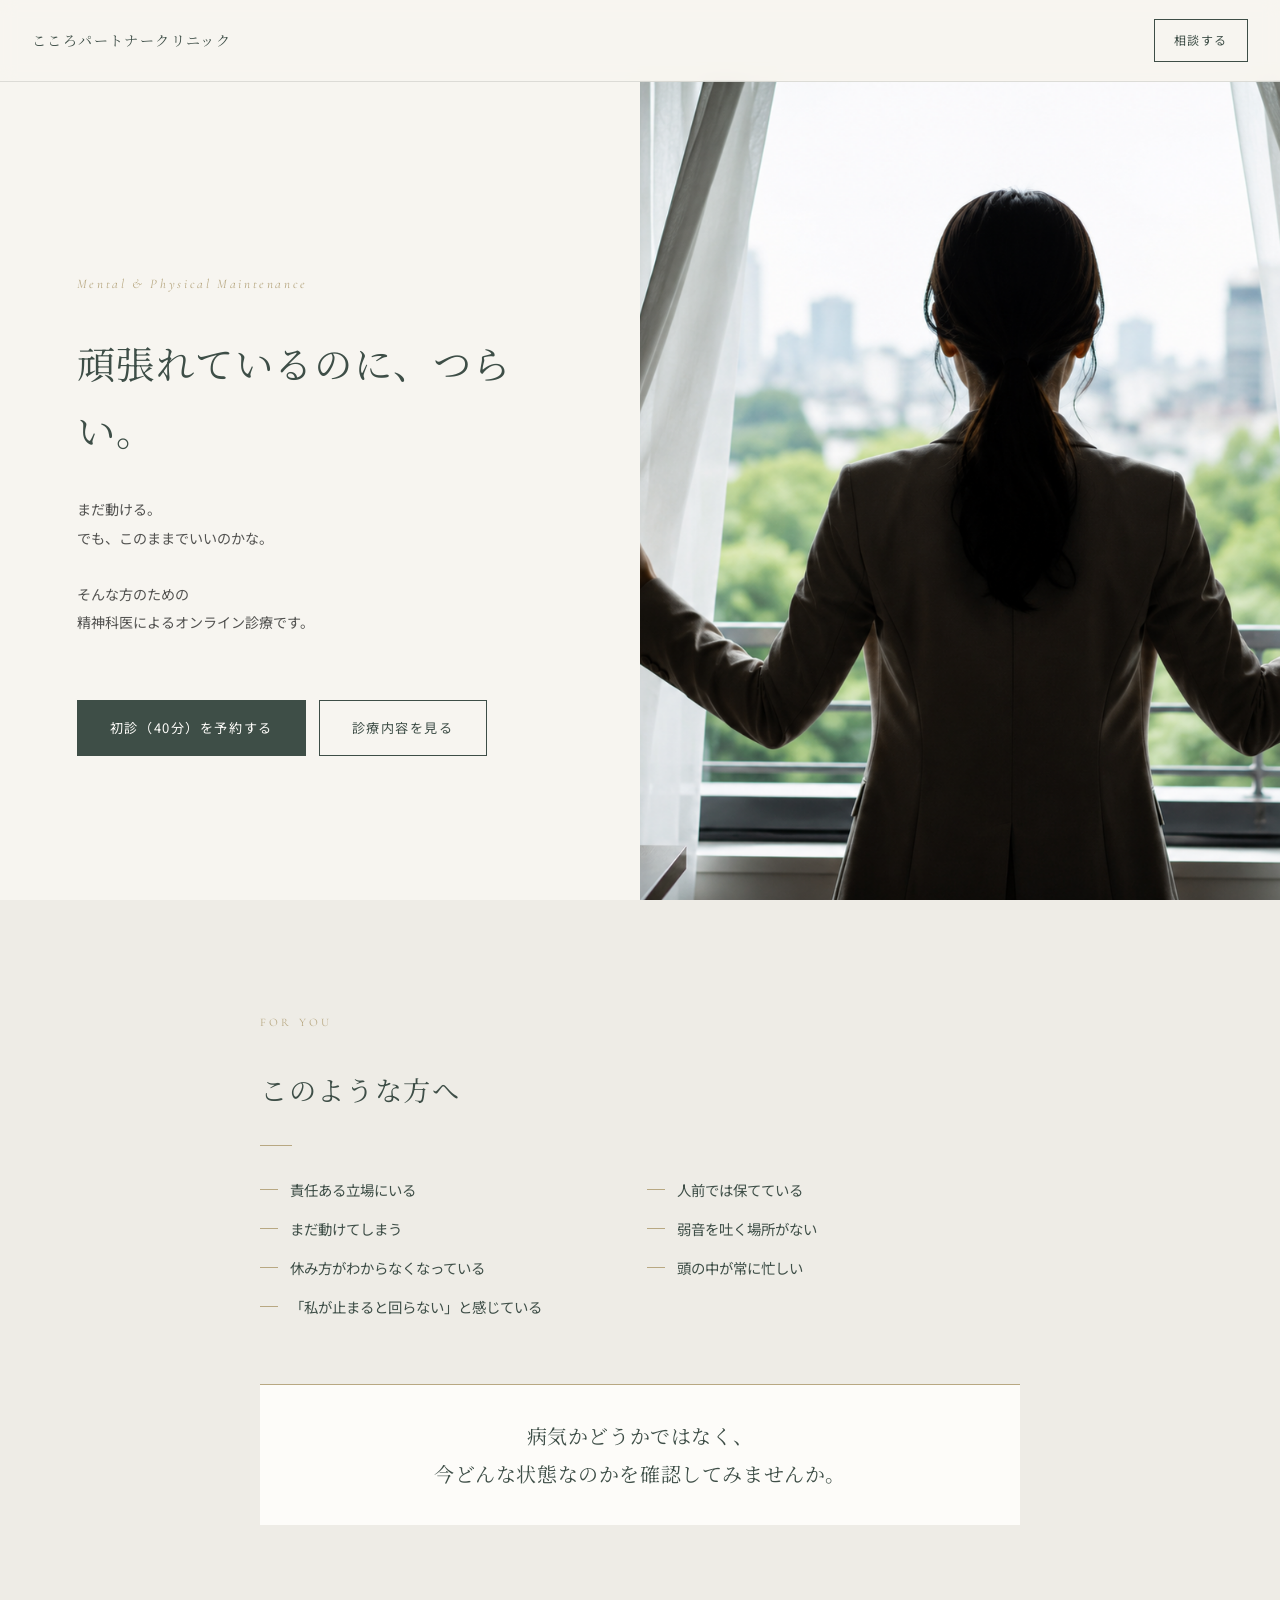
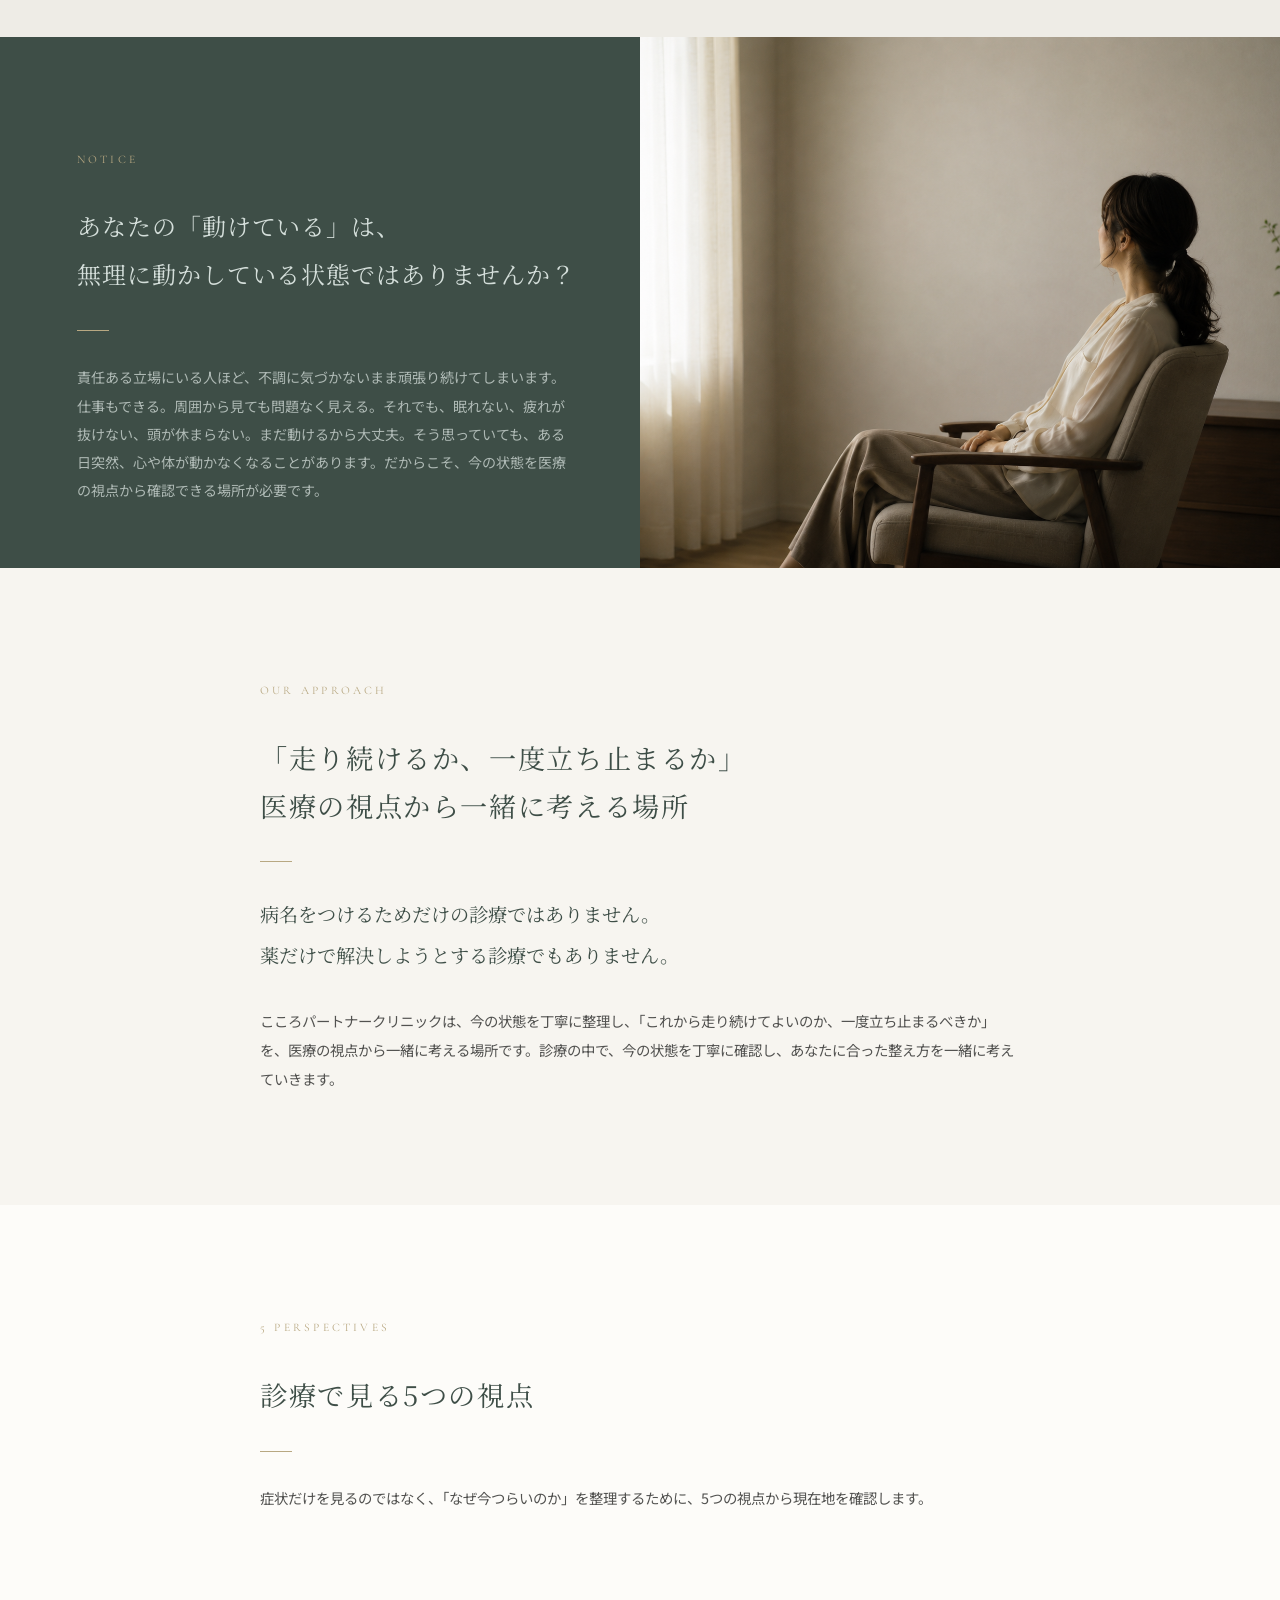
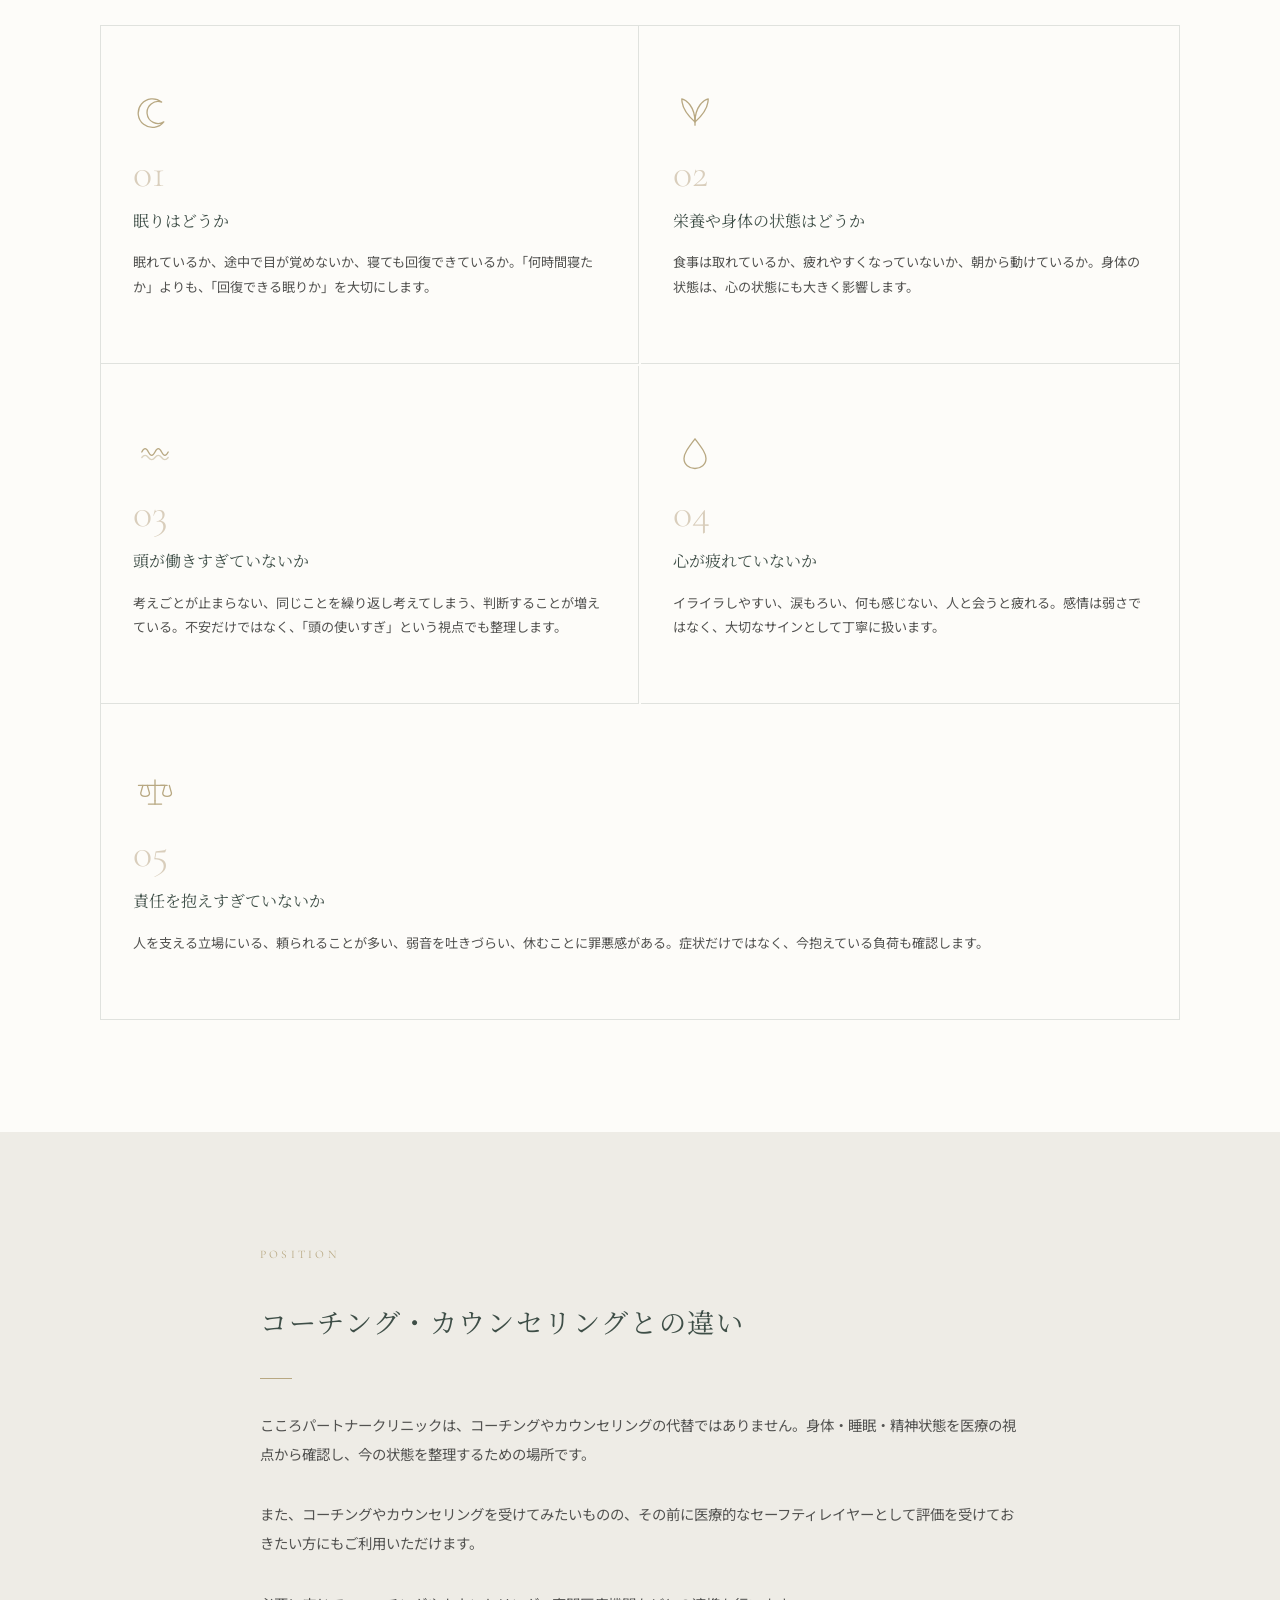
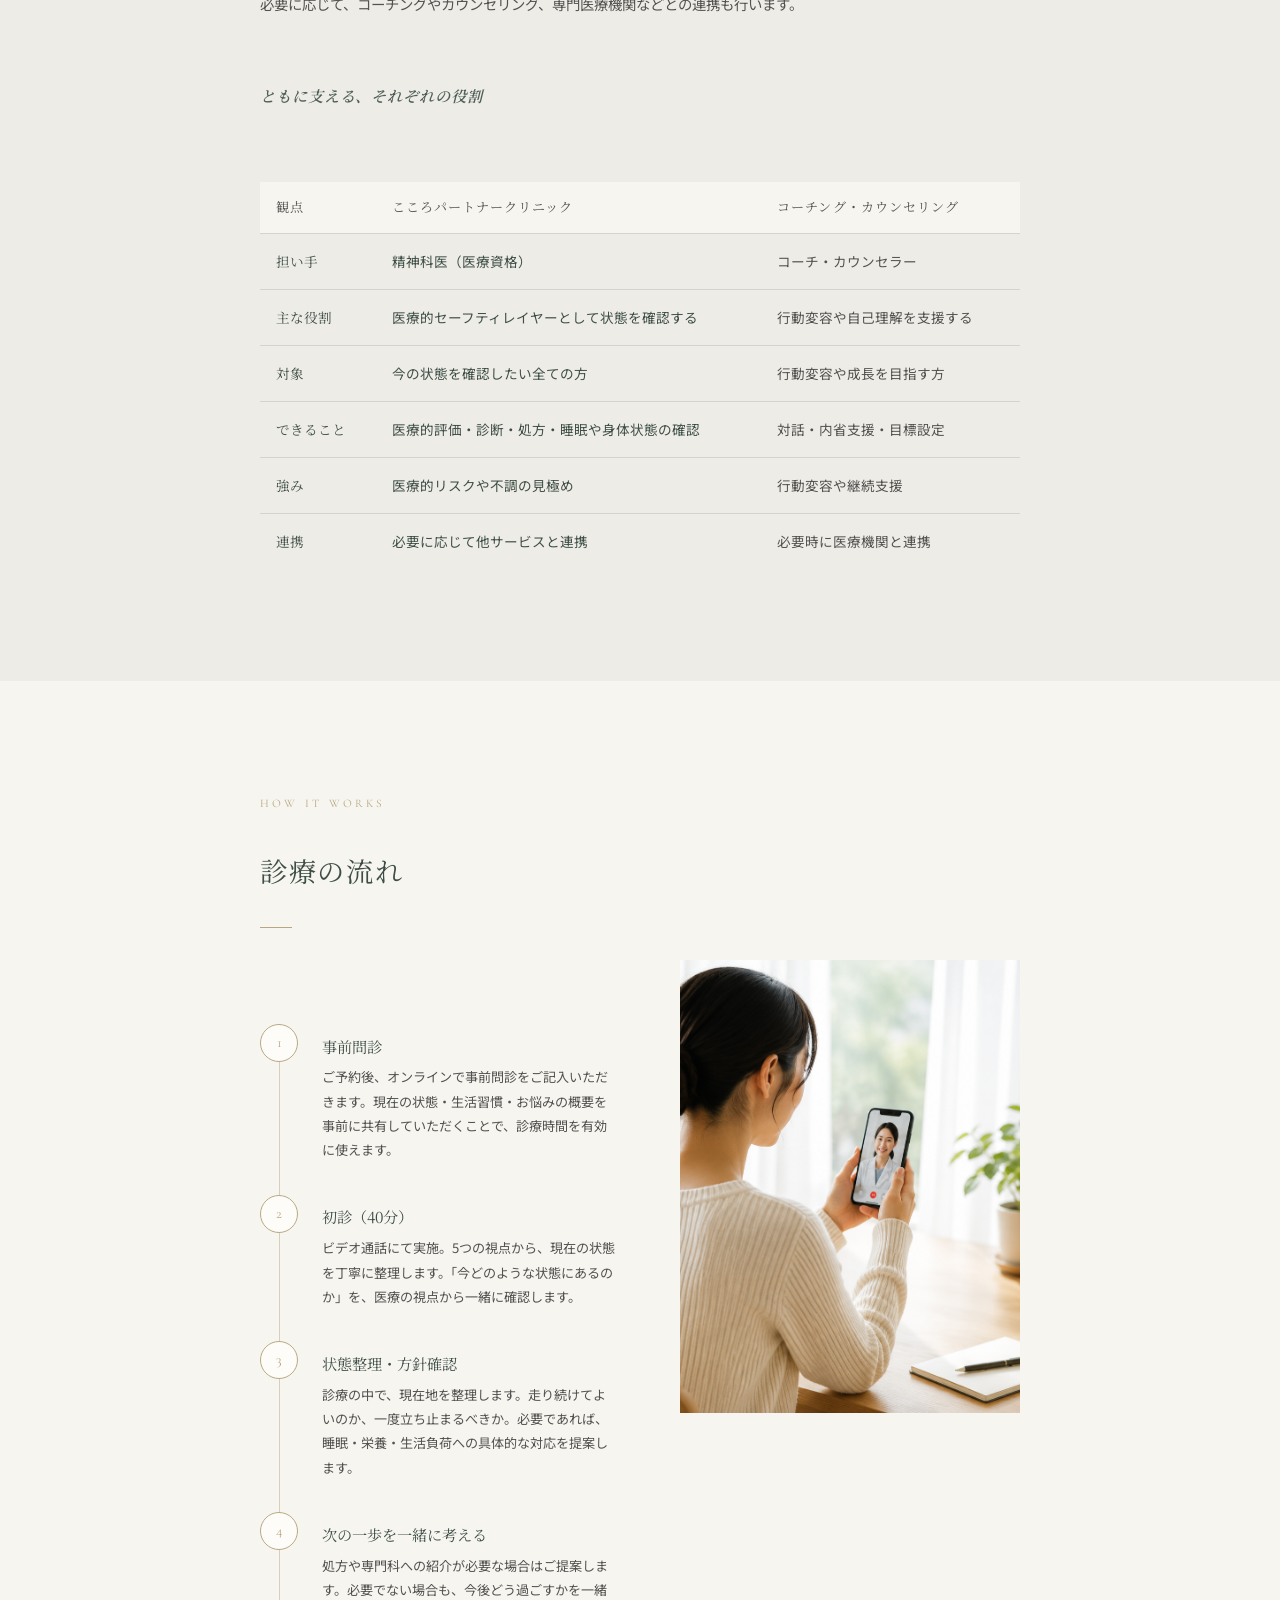
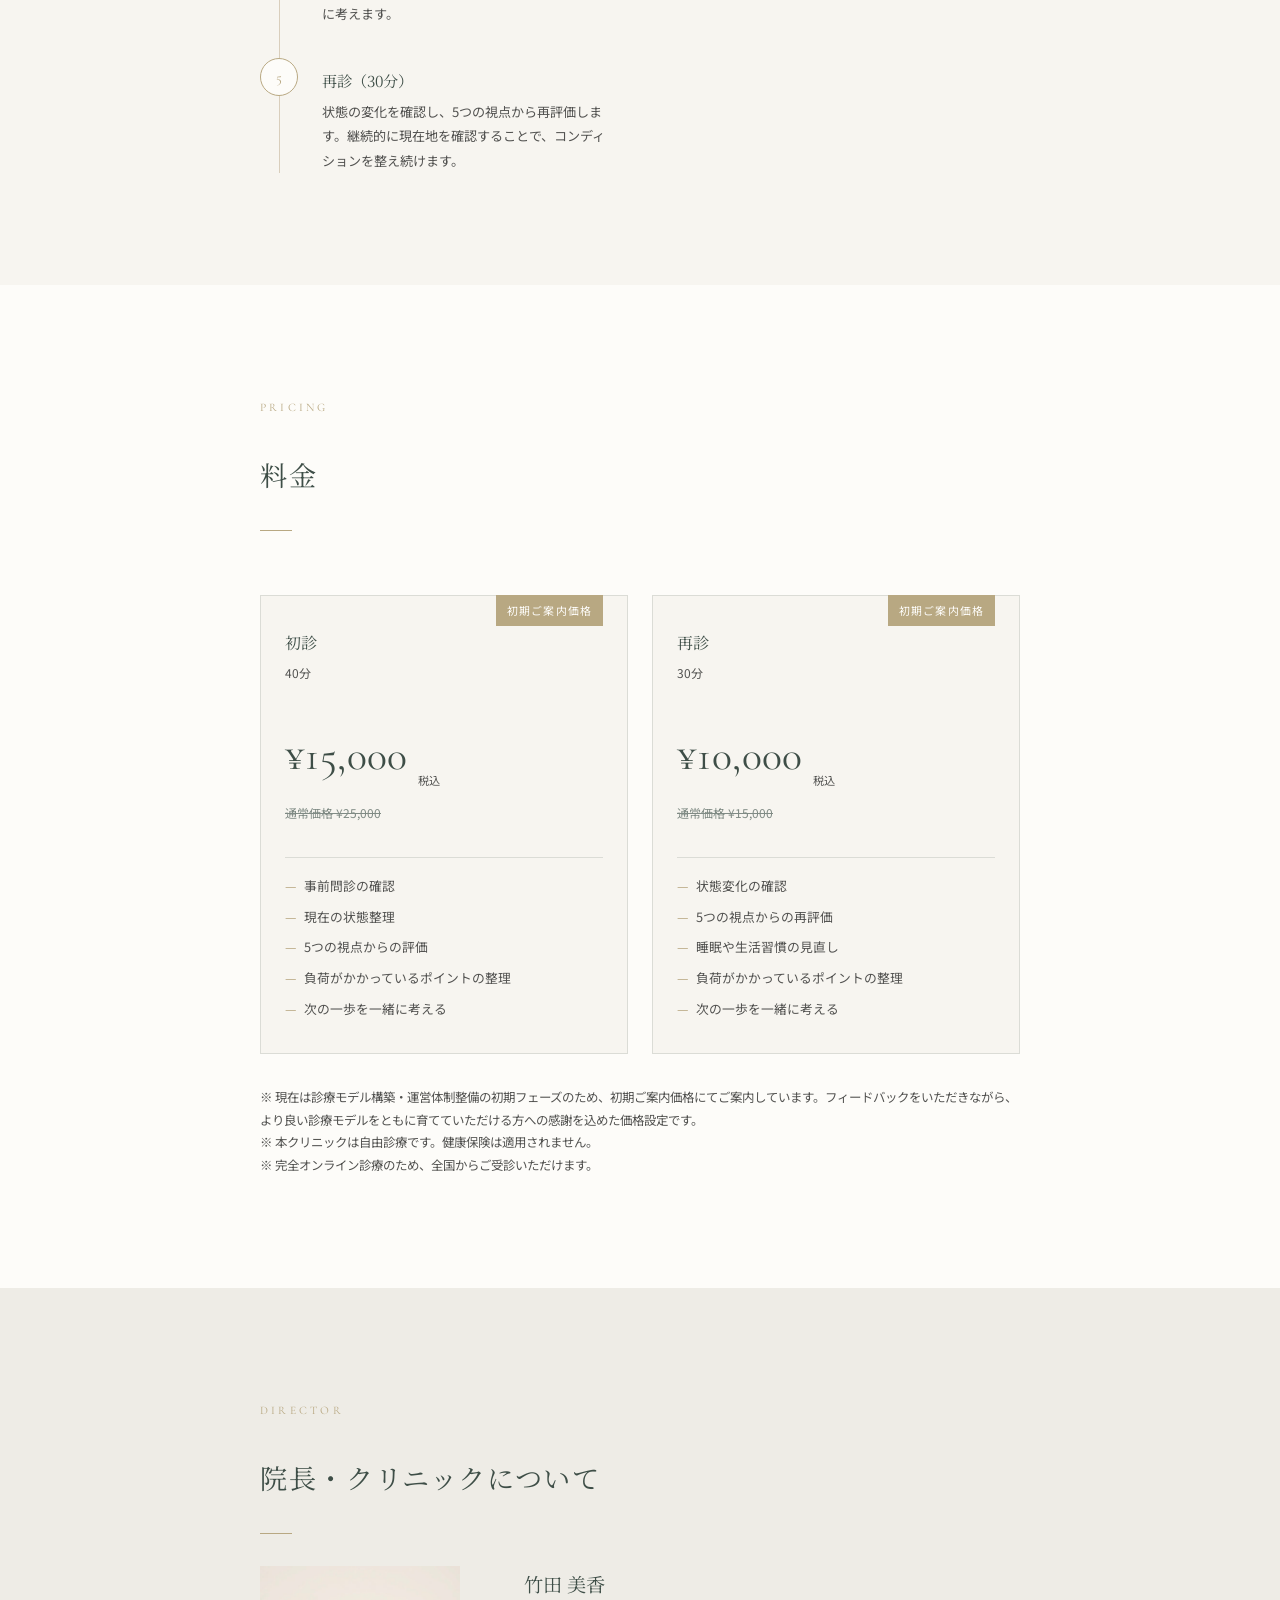
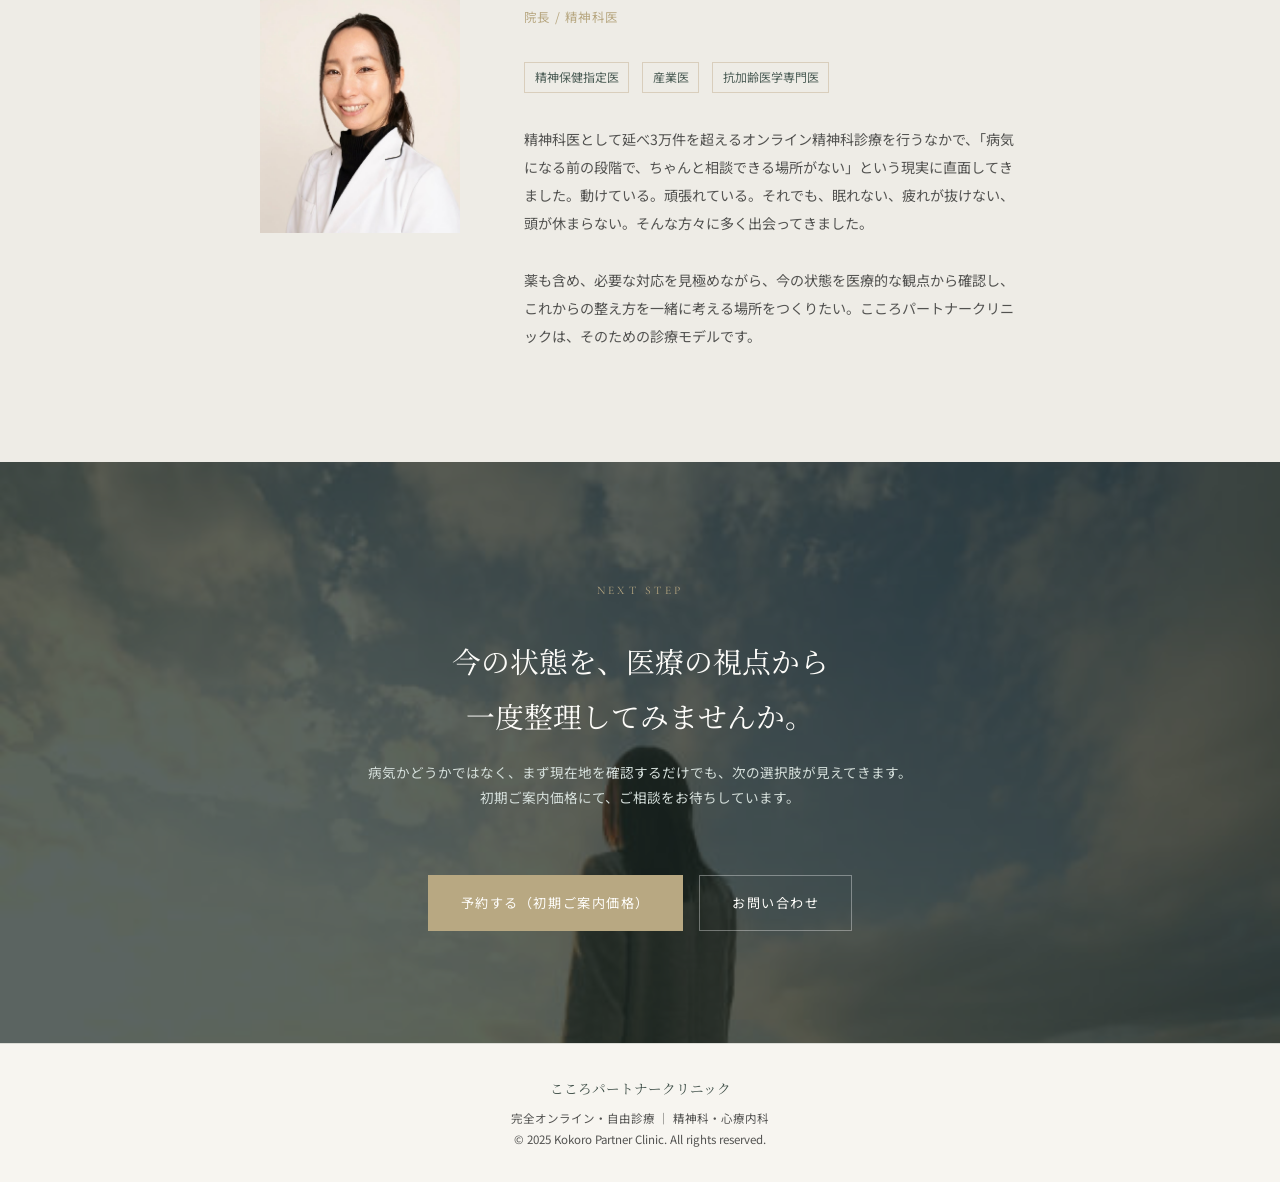
==== commit 34ed6de1: "ファビコン・ナビロゴアイコンを一時削除 Co-Authored-By: Claude Sonnet 4.6 <noreply@anthropic.com>" ====
--- a/index.html
+++ b/index.html
@@ -4,8 +4,7 @@
   <meta charset="UTF-8" />
   <meta name="viewport" content="width=device-width, initial-scale=1.0" />
   <title>こころパートナークリニック｜責任ある立場の方のための心身メンテナンス</title>
-  <link rel="icon" type="image/png" href="images/fabicon.png" />
-  <link rel="preconnect" href="https://fonts.googleapis.com" />
+<link rel="preconnect" href="https://fonts.googleapis.com" />
   <link rel="preconnect" href="https://fonts.gstatic.com" crossorigin />
   <link href="https://fonts.googleapis.com/css2?family=Cormorant+Garamond:ital,wght@0,300;0,400;1,300&family=Noto+Serif+JP:wght@300;400;500&family=Noto+Sans+JP:wght@300;400&display=swap" rel="stylesheet" />
   <style>
@@ -1101,7 +1100,7 @@
 
   <!-- NAV -->
   <nav class="nav" aria-label="サイトナビゲーション">
-    <span class="nav__logo"><img src="images/fabicon.png" alt="">こころパートナークリニック</span>
+    <span class="nav__logo">こころパートナークリニック</span>
     <a href="#reserve" class="nav__cta">相談する</a>
   </nav>
 
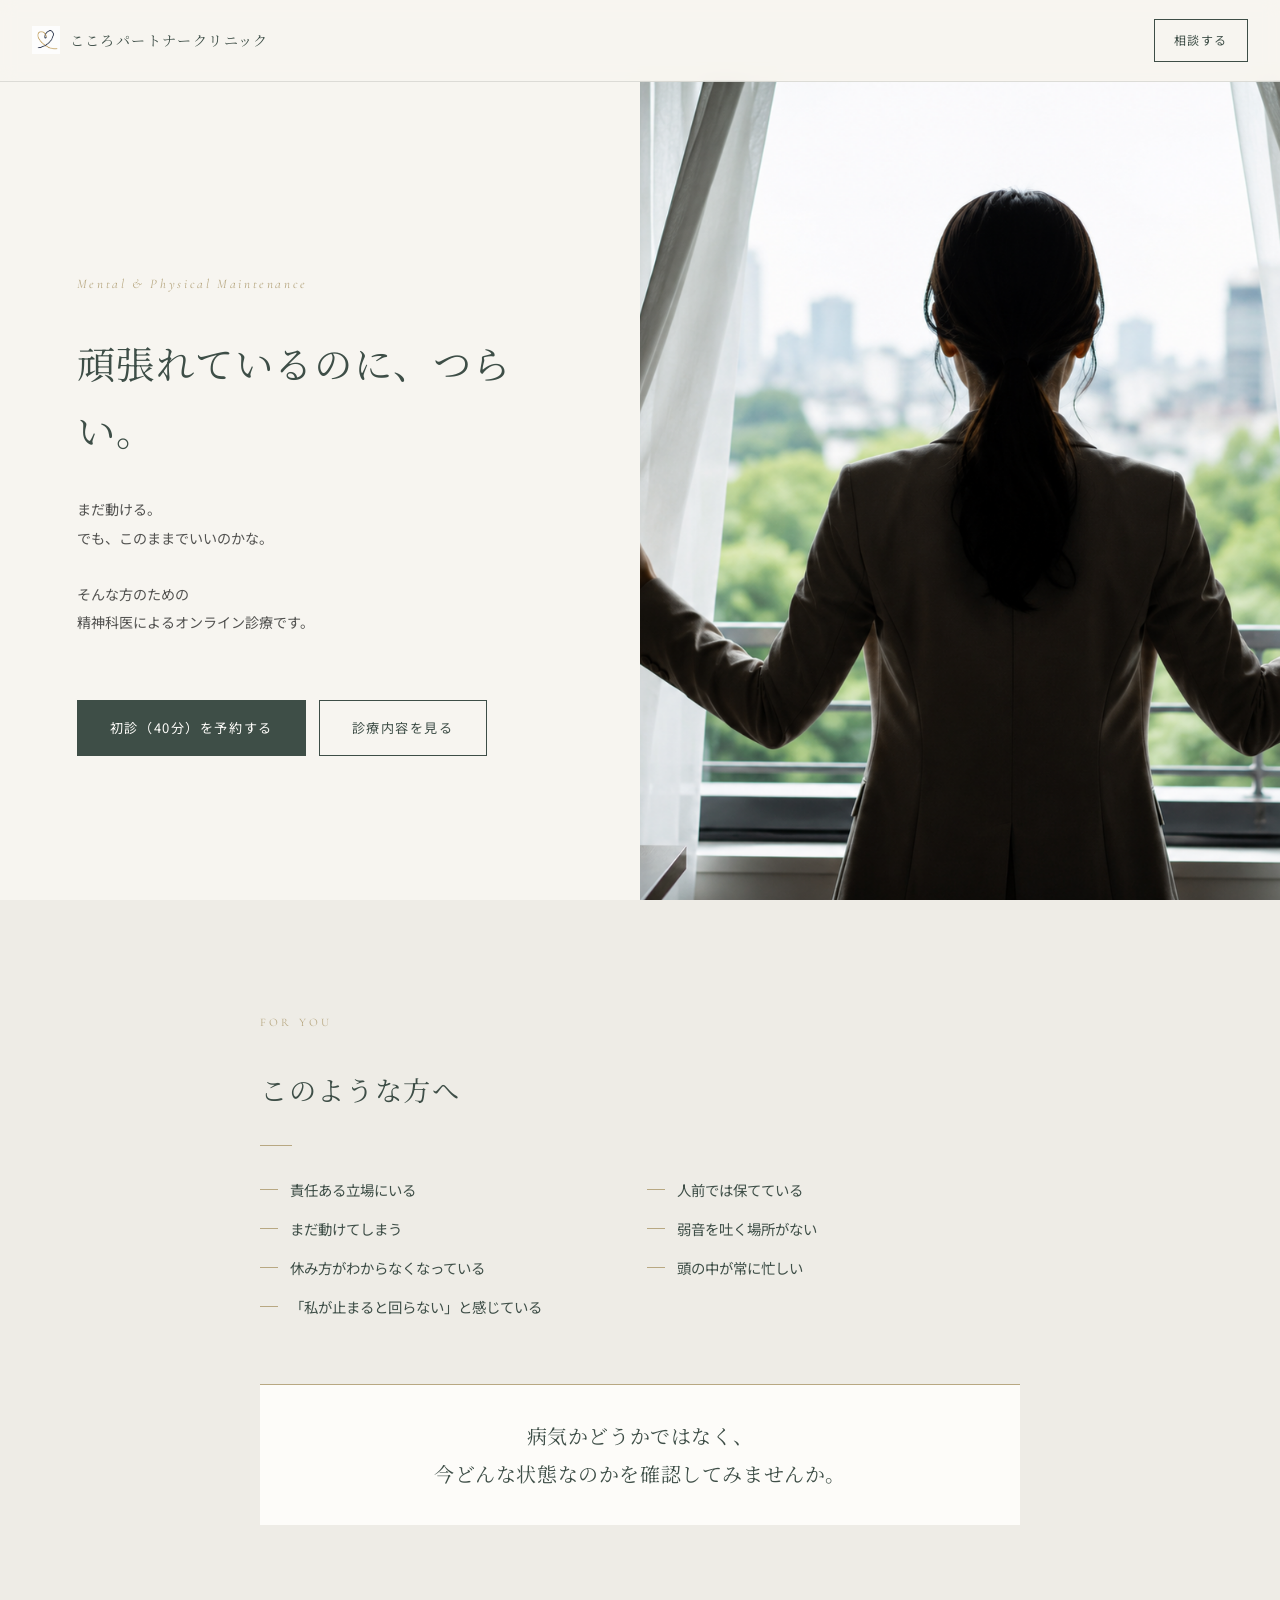
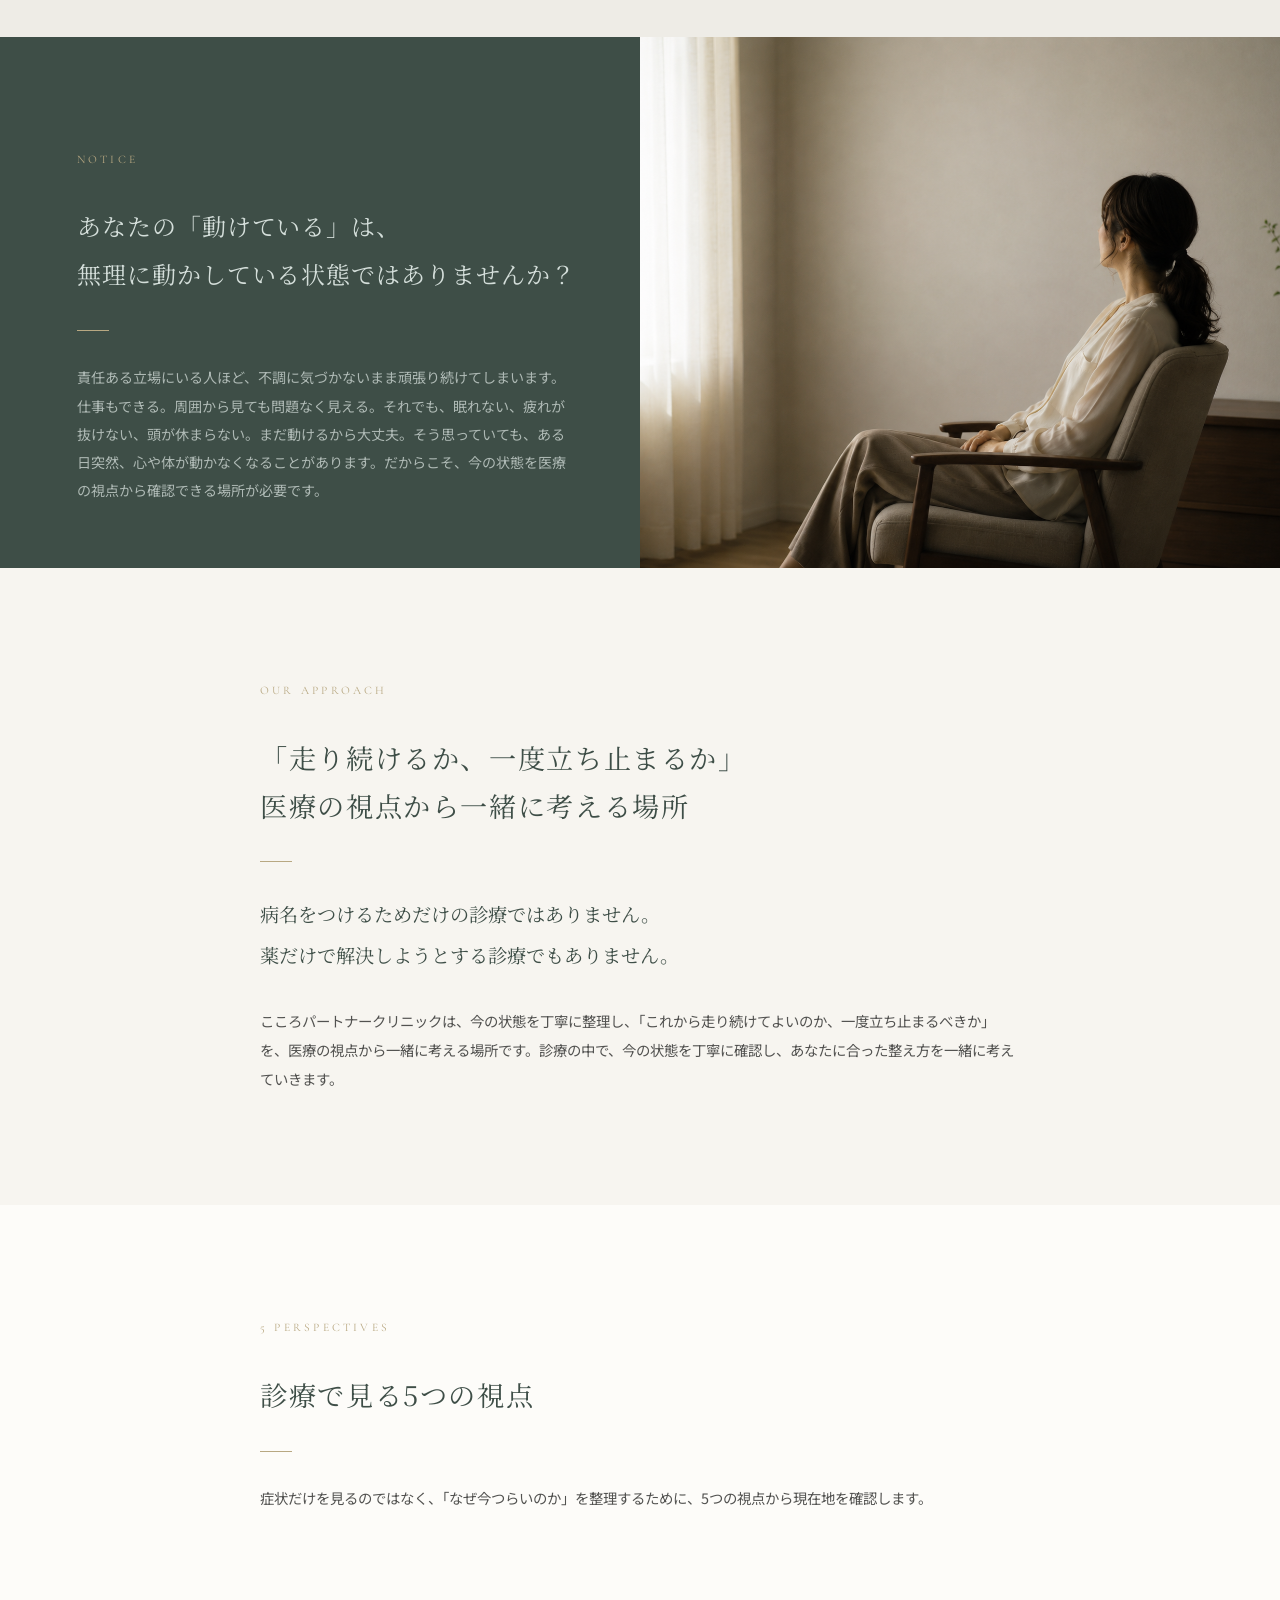
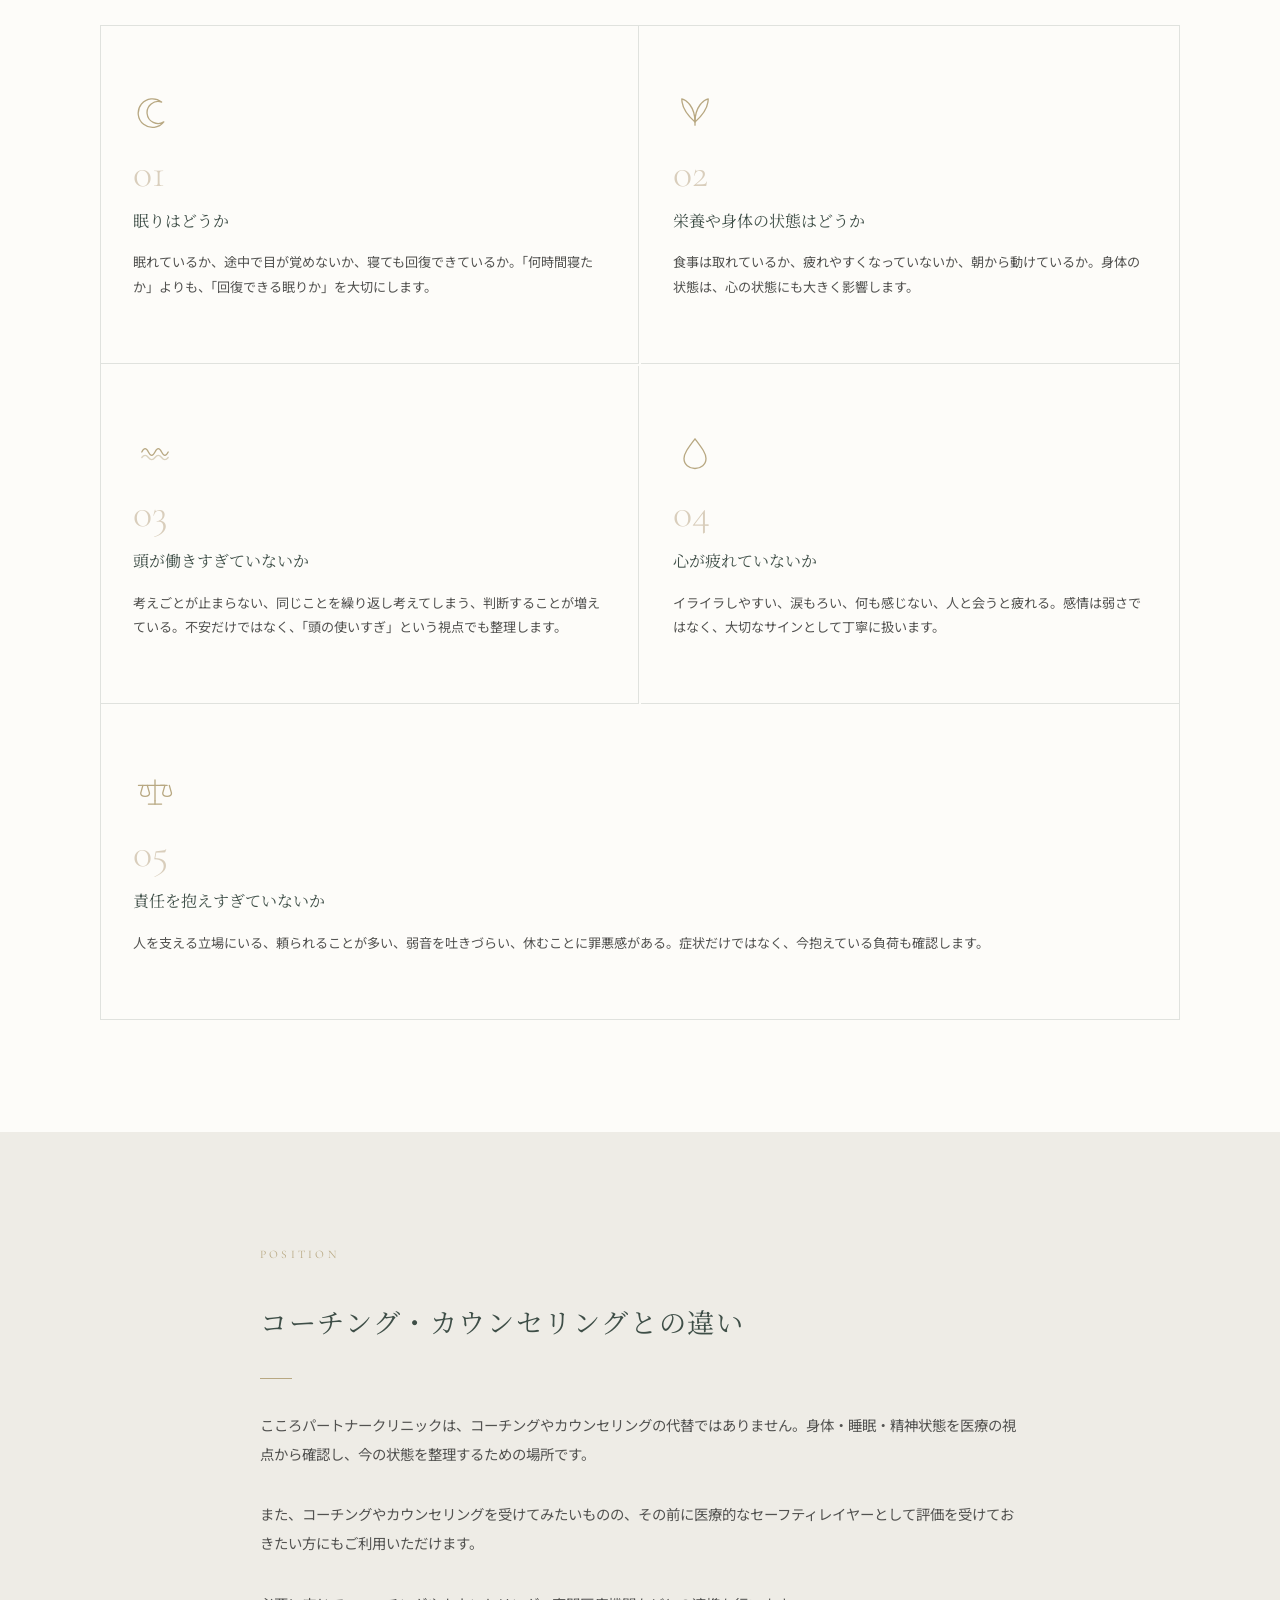
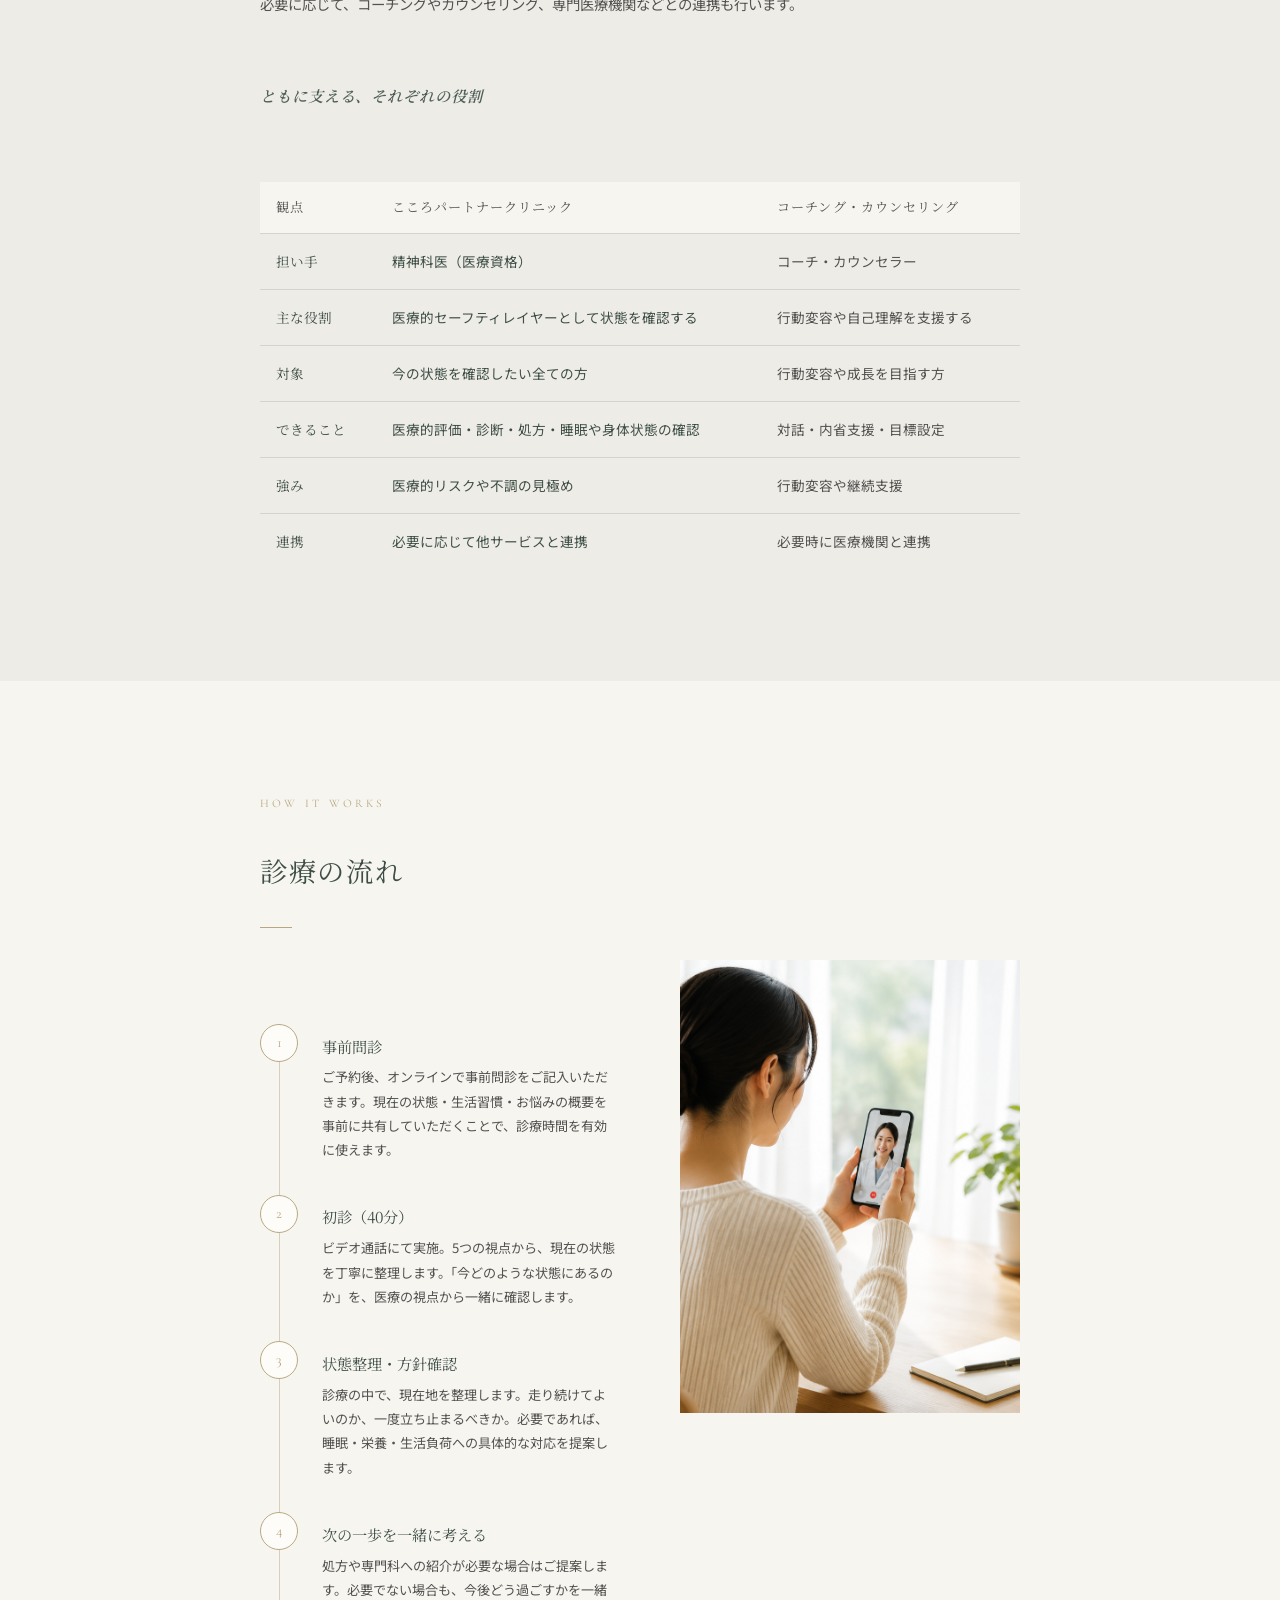
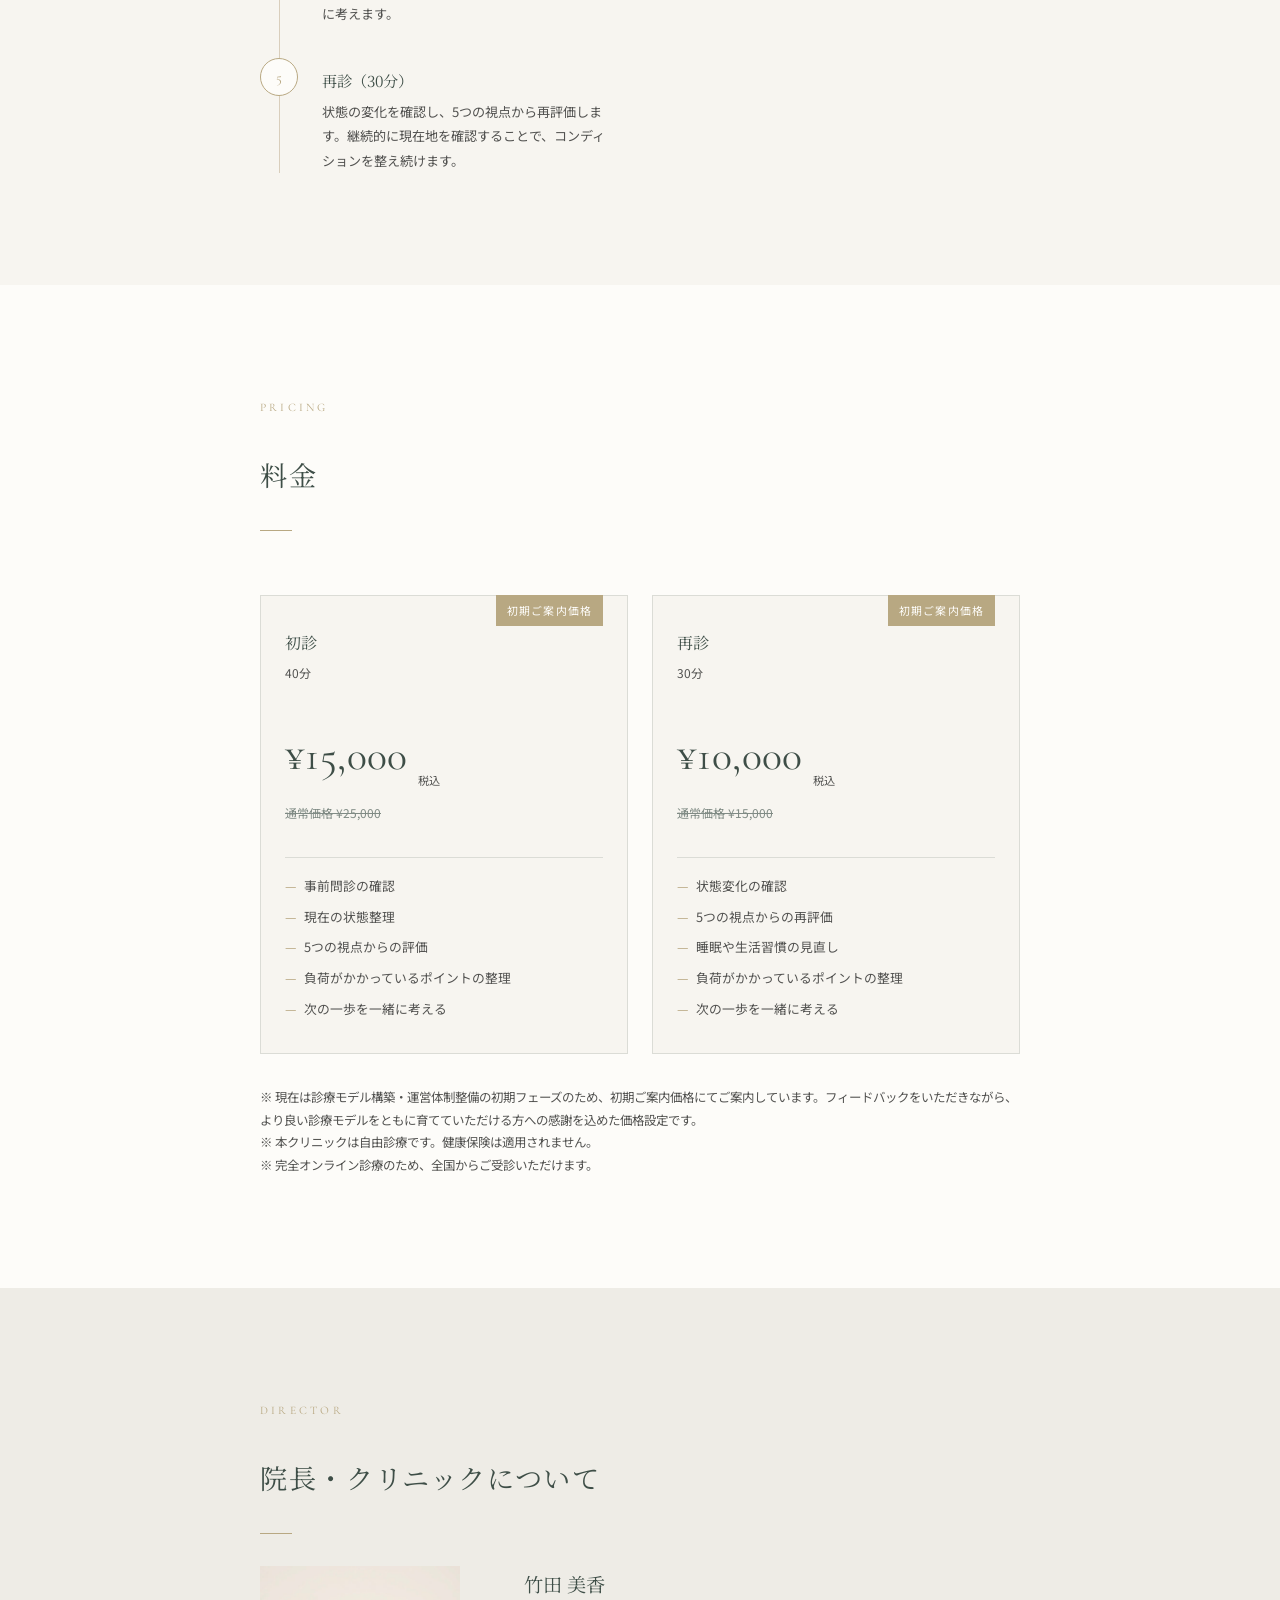
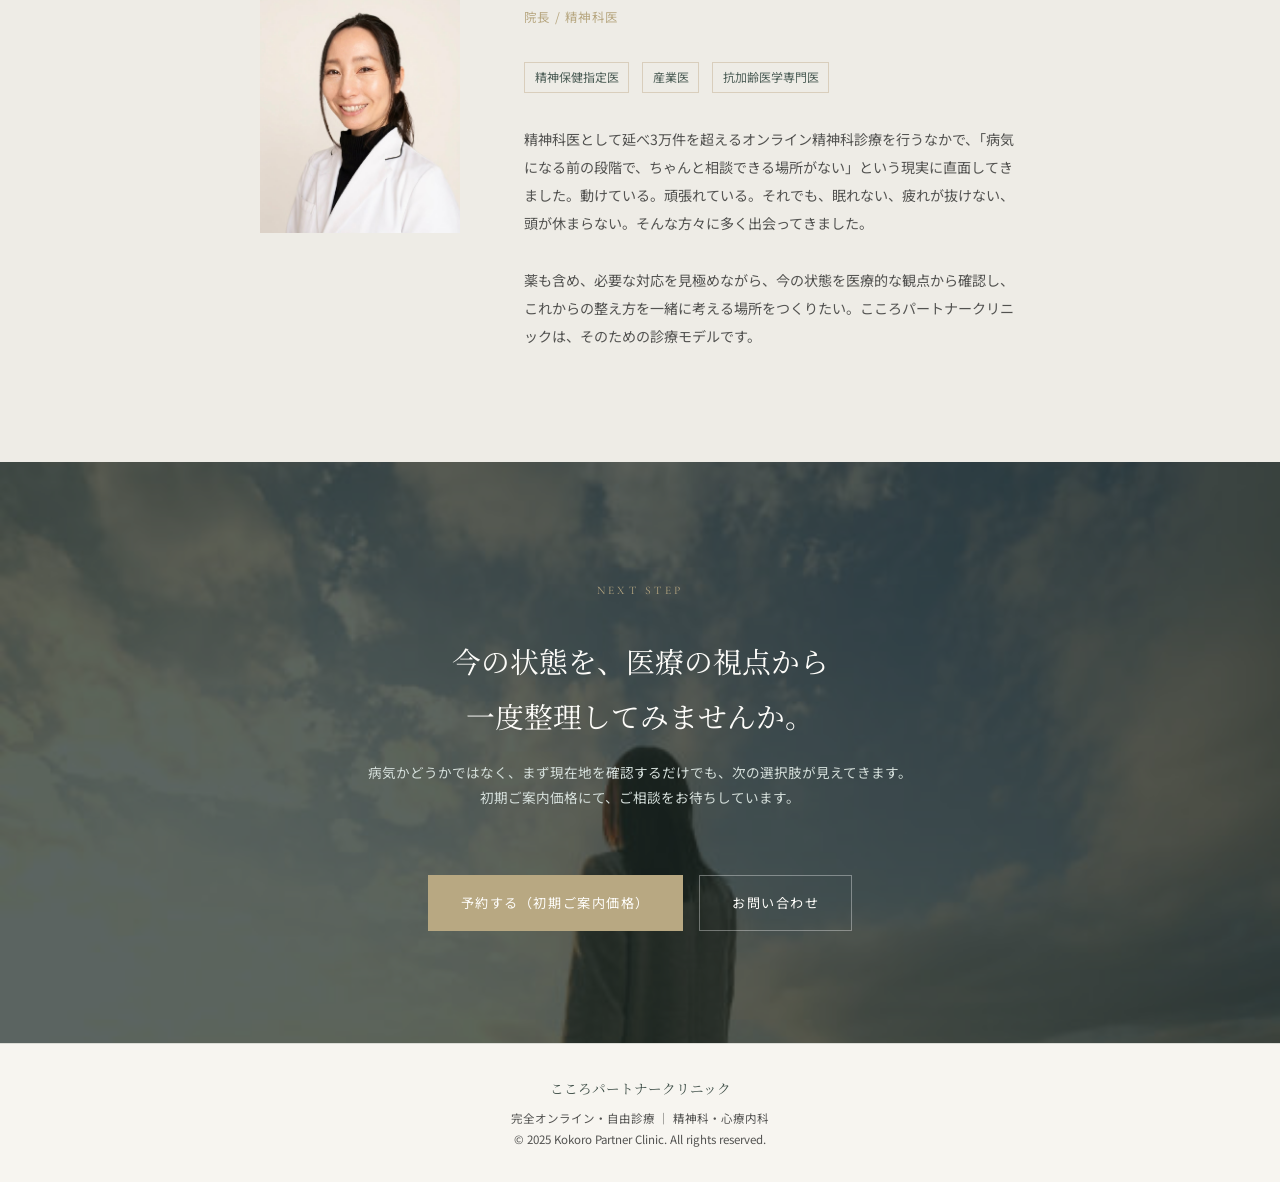
==== commit 22e79ba6: "ファビコン再設定・ナビロゴをfabicon.pngに変更 Co-Authored-By: Claude Sonnet 4.6 <noreply@anthropic.com>" ====
--- a/index.html
+++ b/index.html
@@ -4,6 +4,7 @@
   <meta charset="UTF-8" />
   <meta name="viewport" content="width=device-width, initial-scale=1.0" />
   <title>こころパートナークリニック｜責任ある立場の方のための心身メンテナンス</title>
+  <link rel="icon" type="image/png" href="images/fabicon.png" />
 <link rel="preconnect" href="https://fonts.googleapis.com" />
   <link rel="preconnect" href="https://fonts.gstatic.com" crossorigin />
   <link href="https://fonts.googleapis.com/css2?family=Cormorant+Garamond:ital,wght@0,300;0,400;1,300&family=Noto+Serif+JP:wght@300;400;500&family=Noto+Sans+JP:wght@300;400&display=swap" rel="stylesheet" />
@@ -110,12 +111,12 @@
       color: var(--c-deep);
       display: flex;
       align-items: center;
-      gap: 0.5rem;
+      gap: 0.6rem;
     }
 
     .nav__logo img {
-      width: 24px;
-      height: 24px;
+      height: 28px;
+      width: auto;
       object-fit: contain;
     }
 
@@ -1100,7 +1101,7 @@
 
   <!-- NAV -->
   <nav class="nav" aria-label="サイトナビゲーション">
-    <span class="nav__logo">こころパートナークリニック</span>
+    <span class="nav__logo"><img src="images/fabicon.png" alt="こころパートナークリニック">こころパートナークリニック</span>
     <a href="#reserve" class="nav__cta">相談する</a>
   </nav>
 
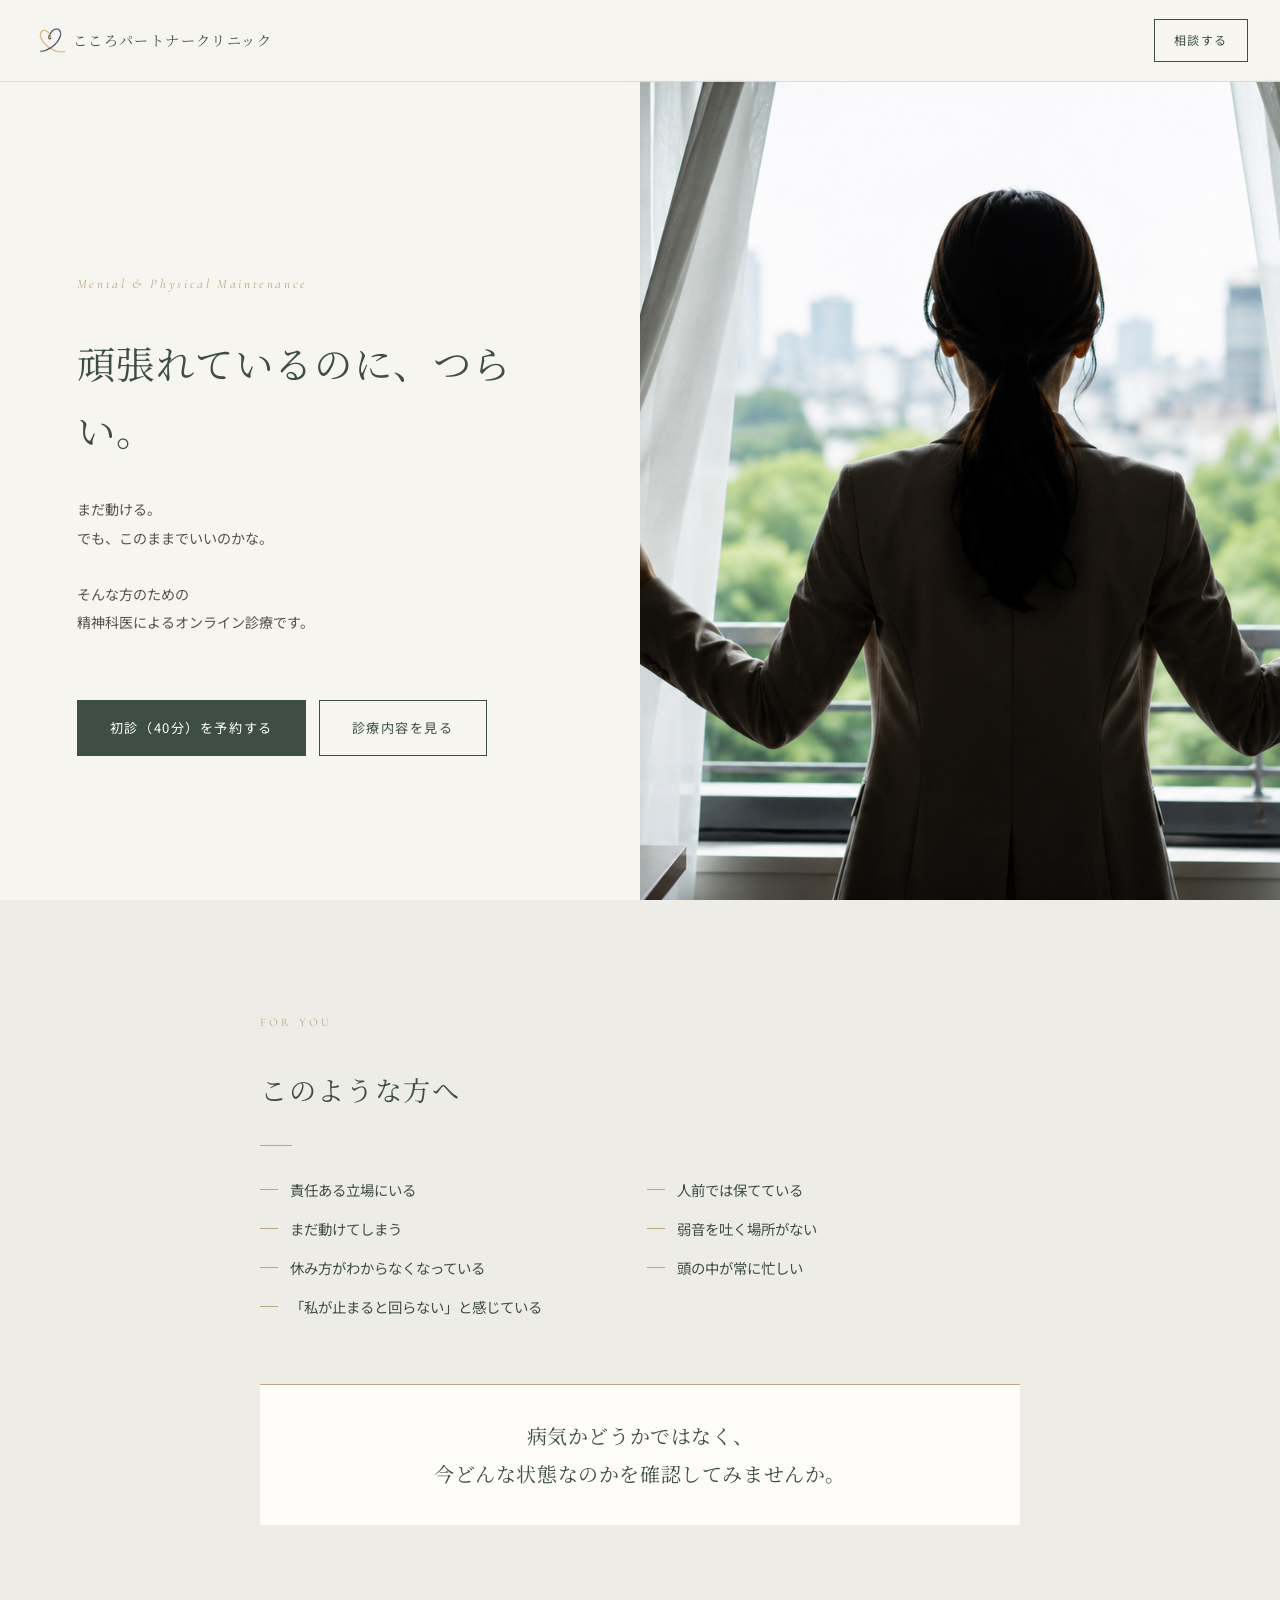
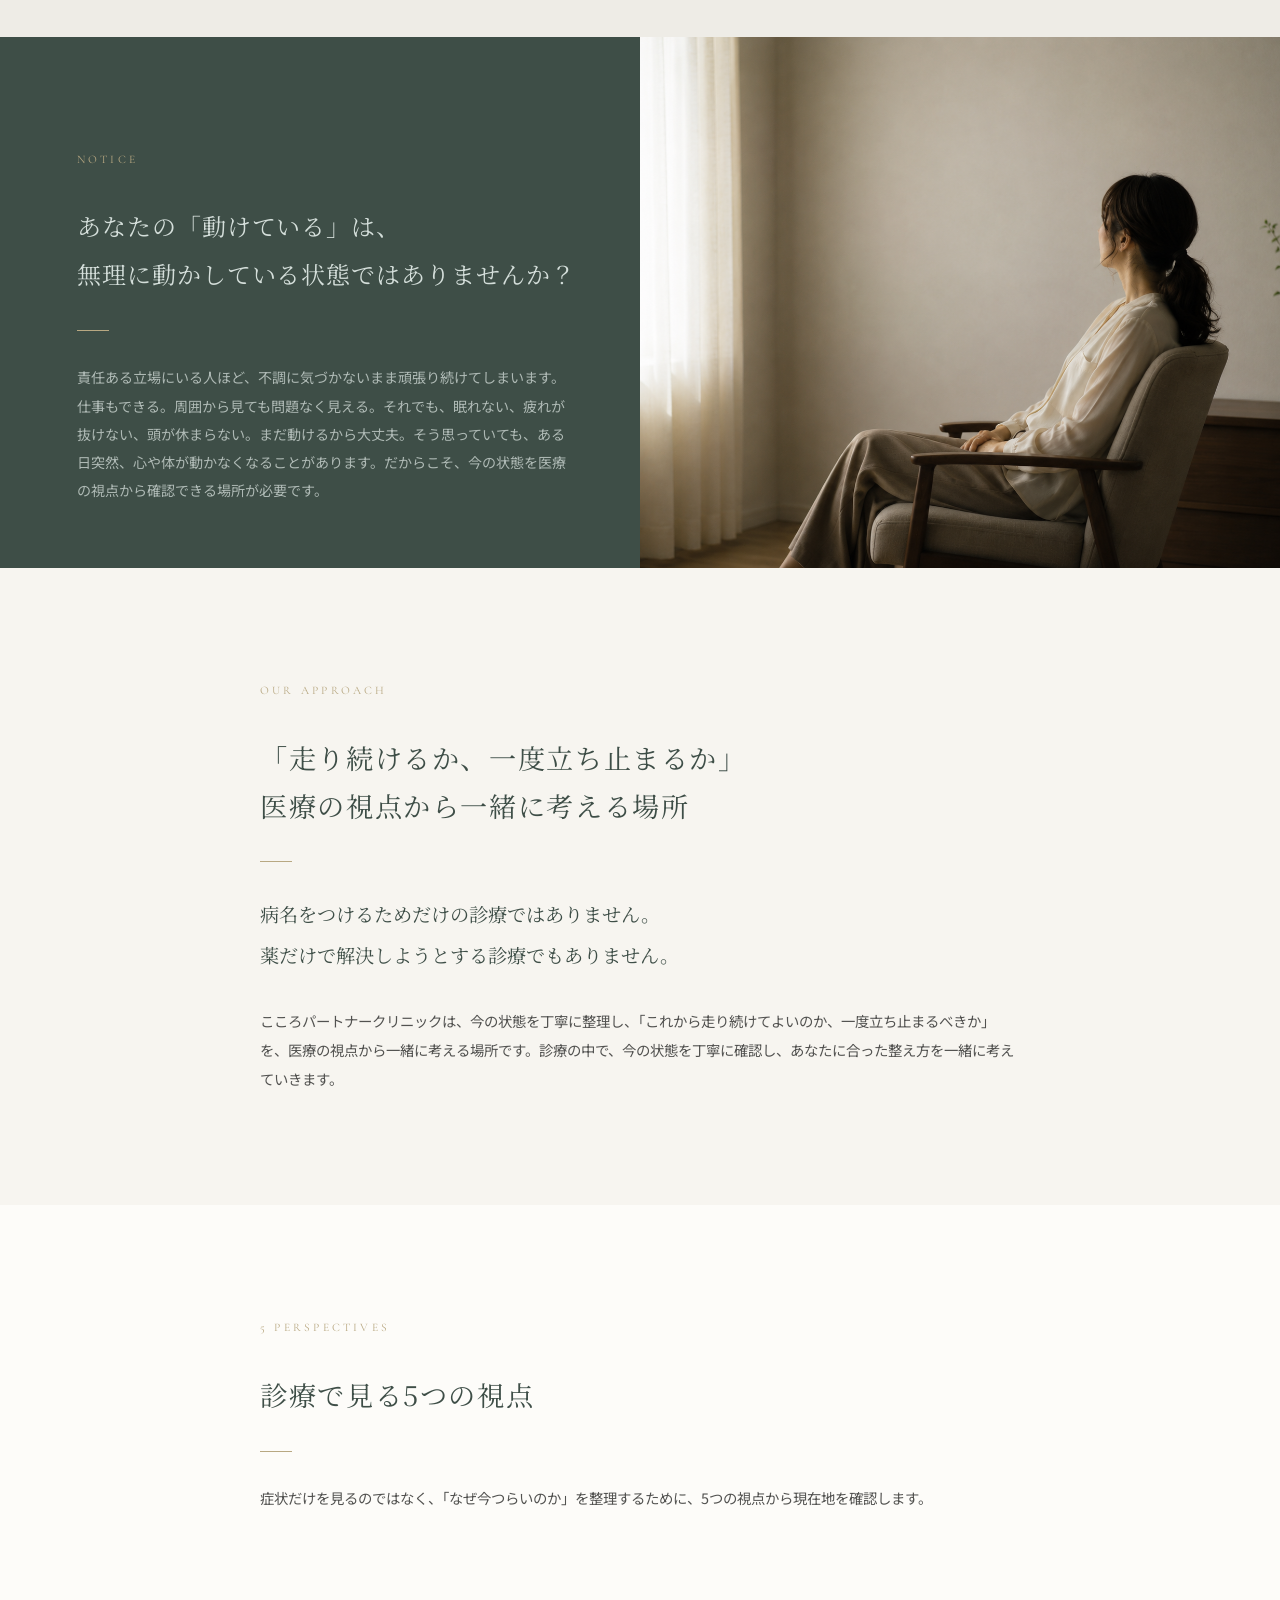
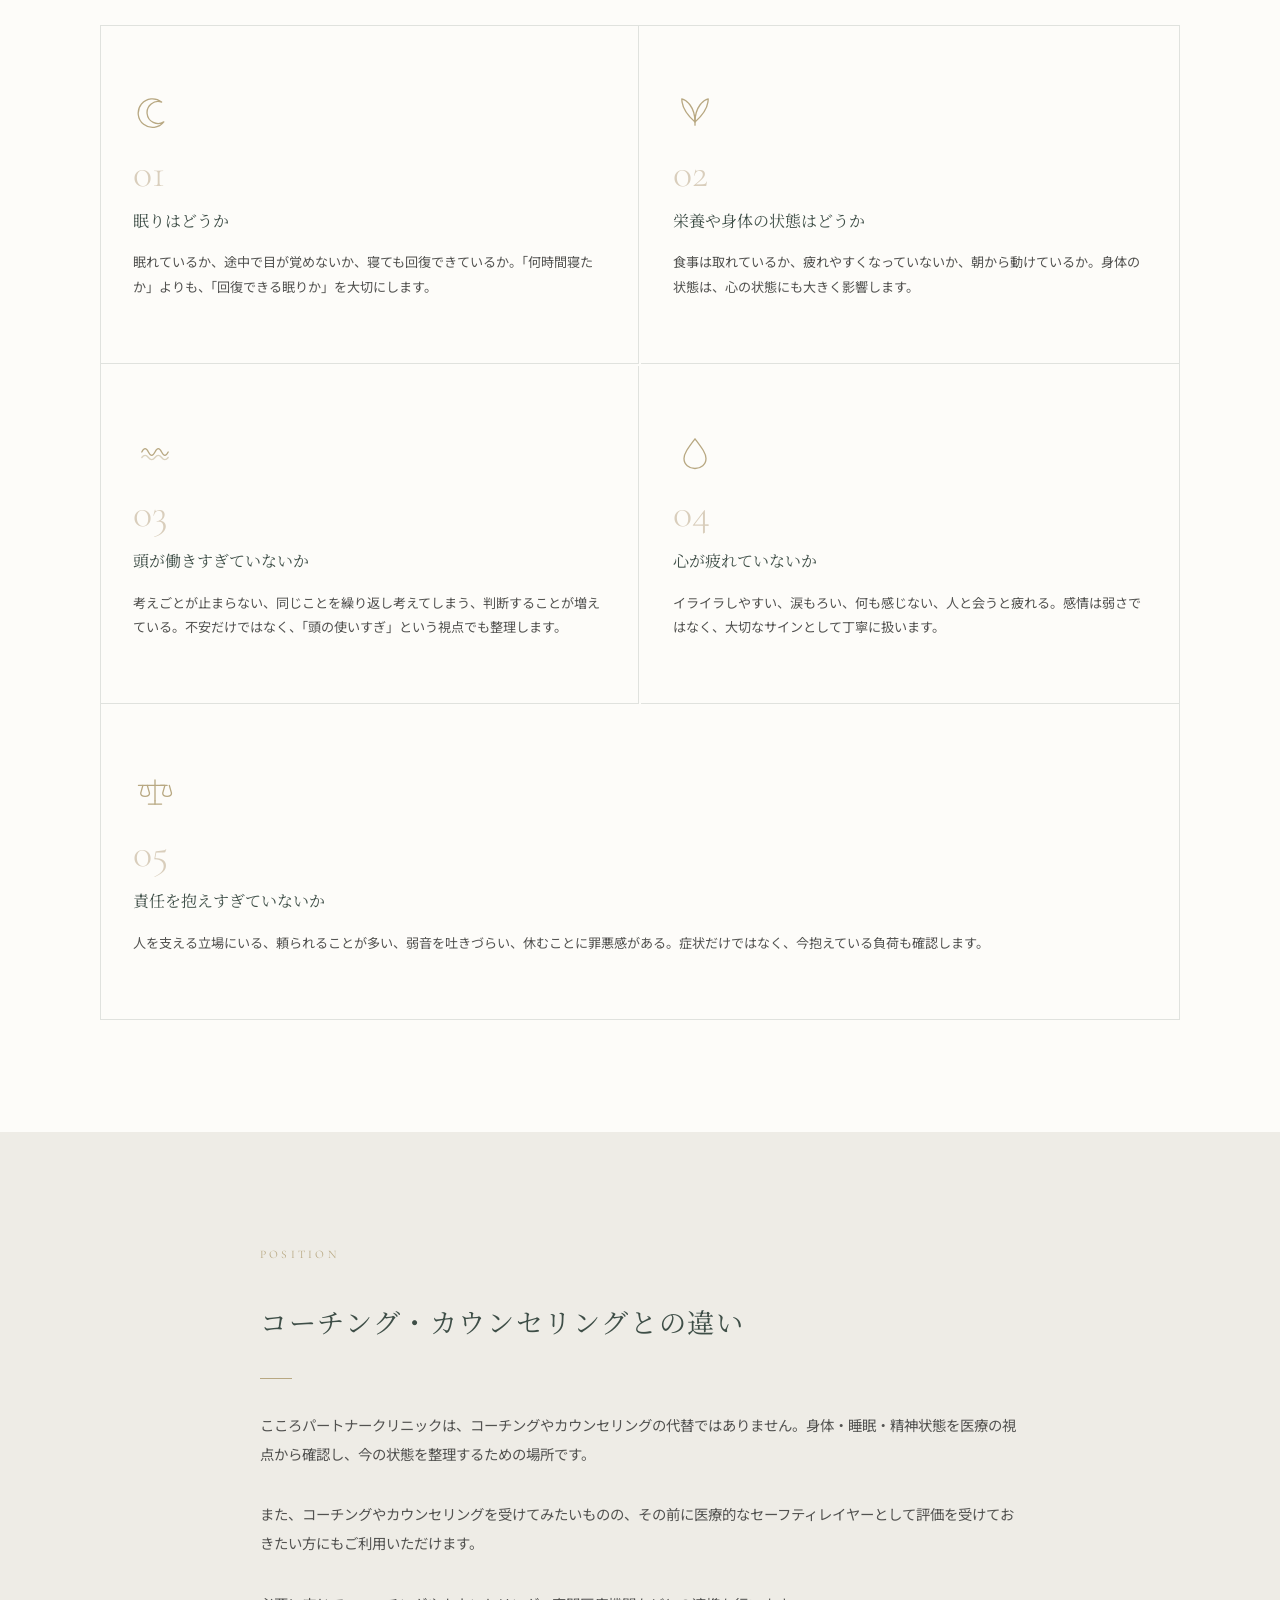
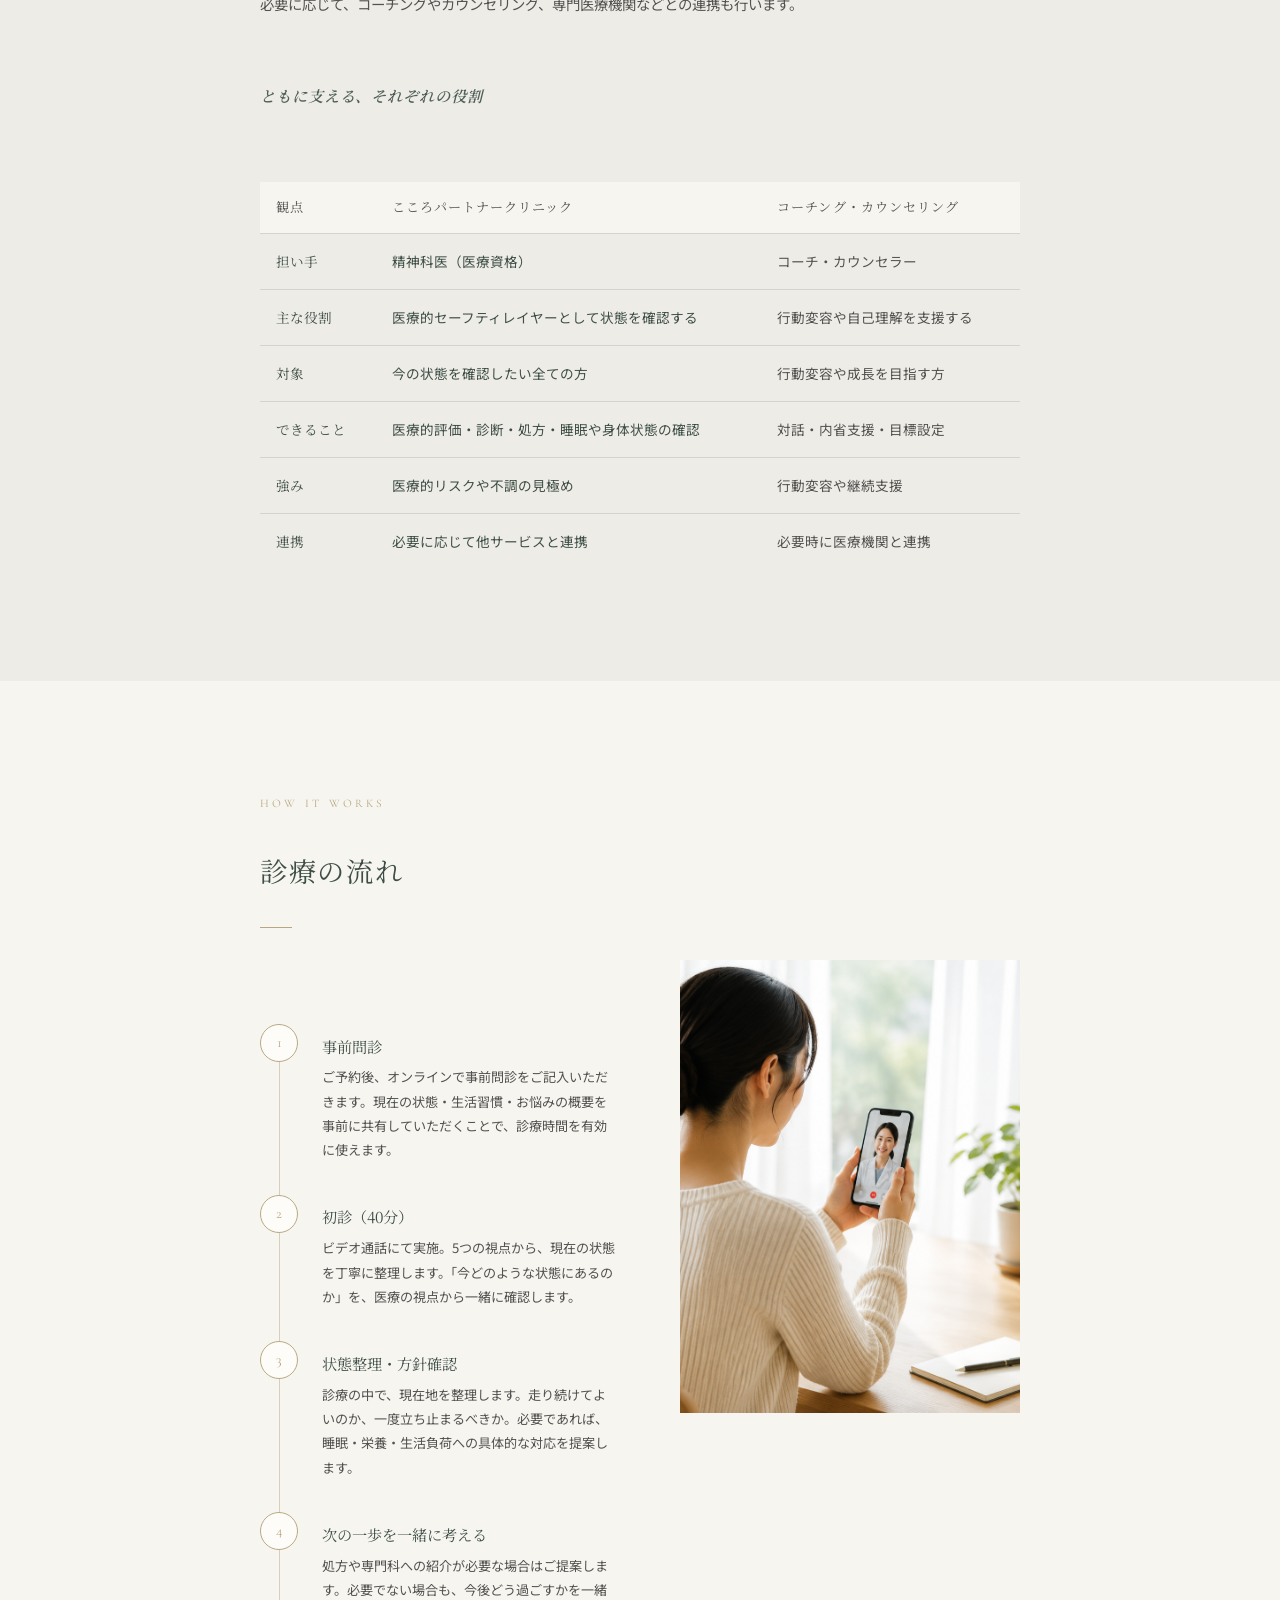
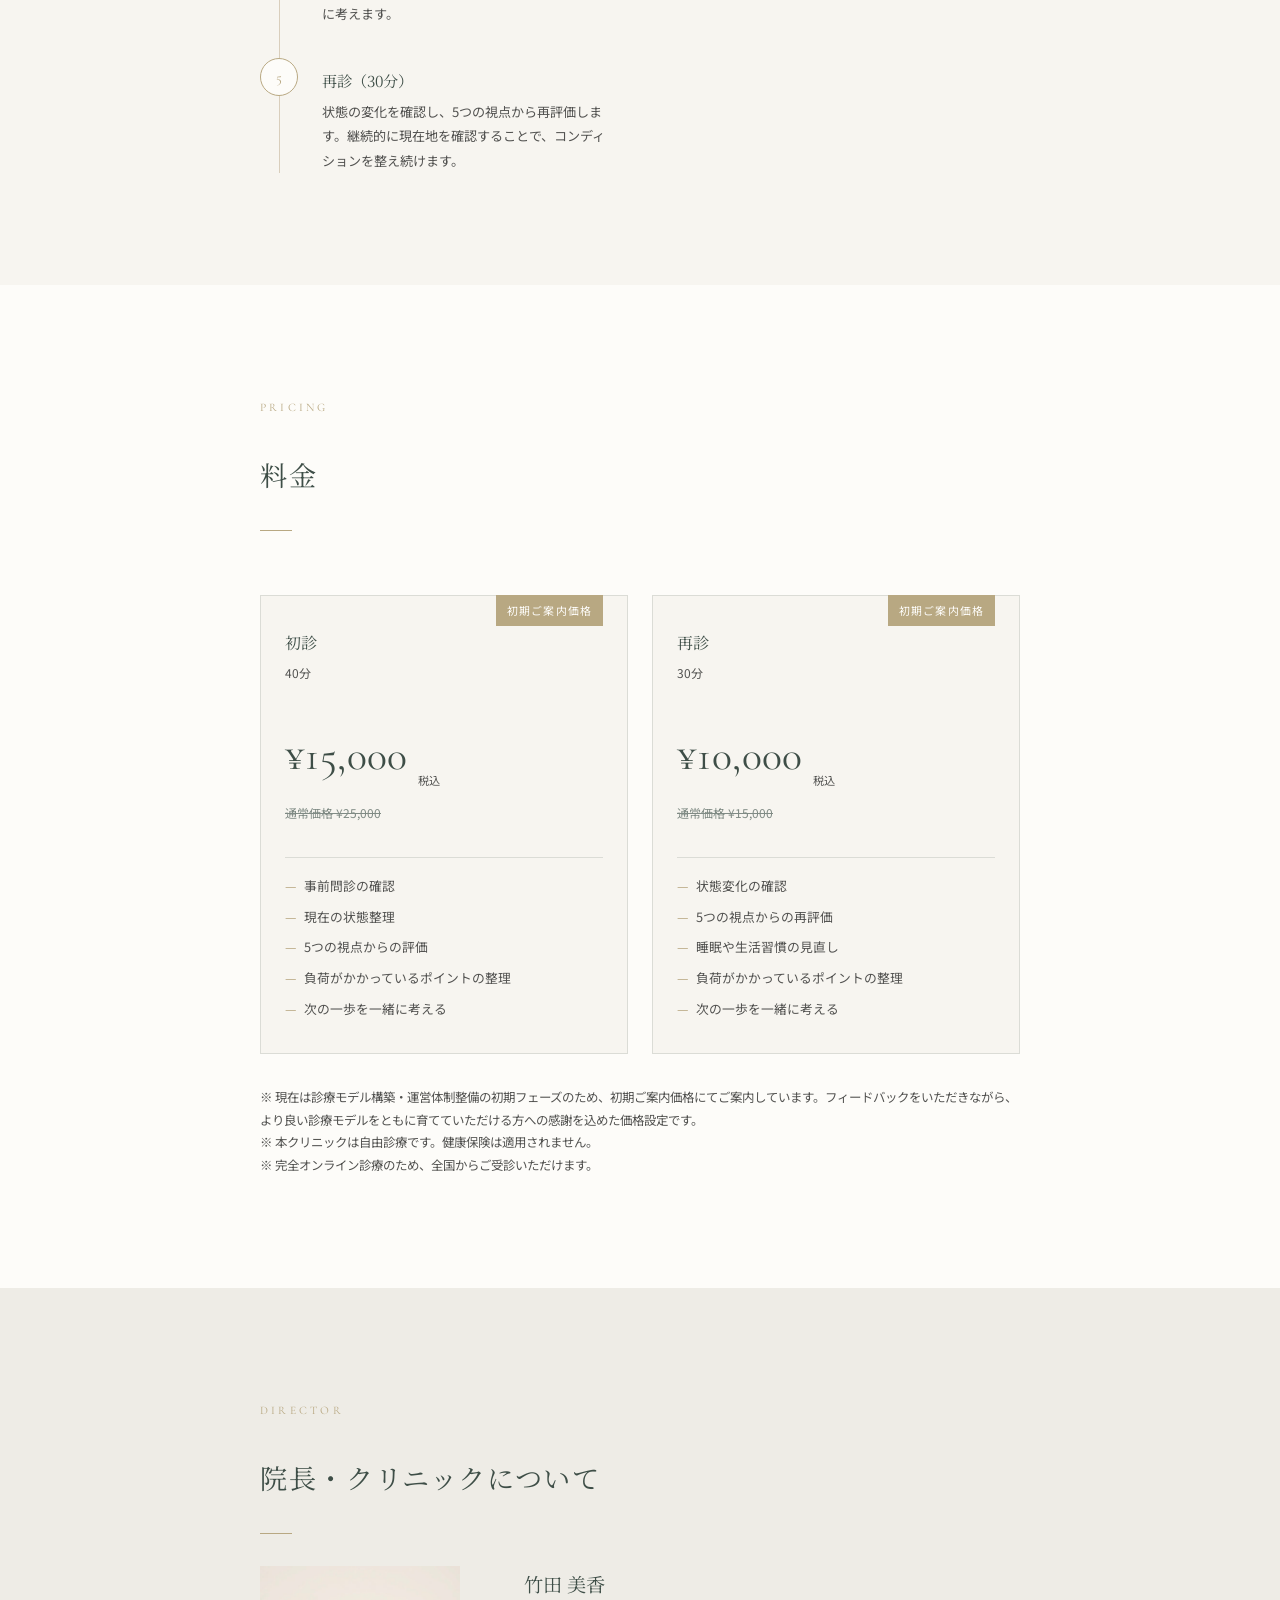
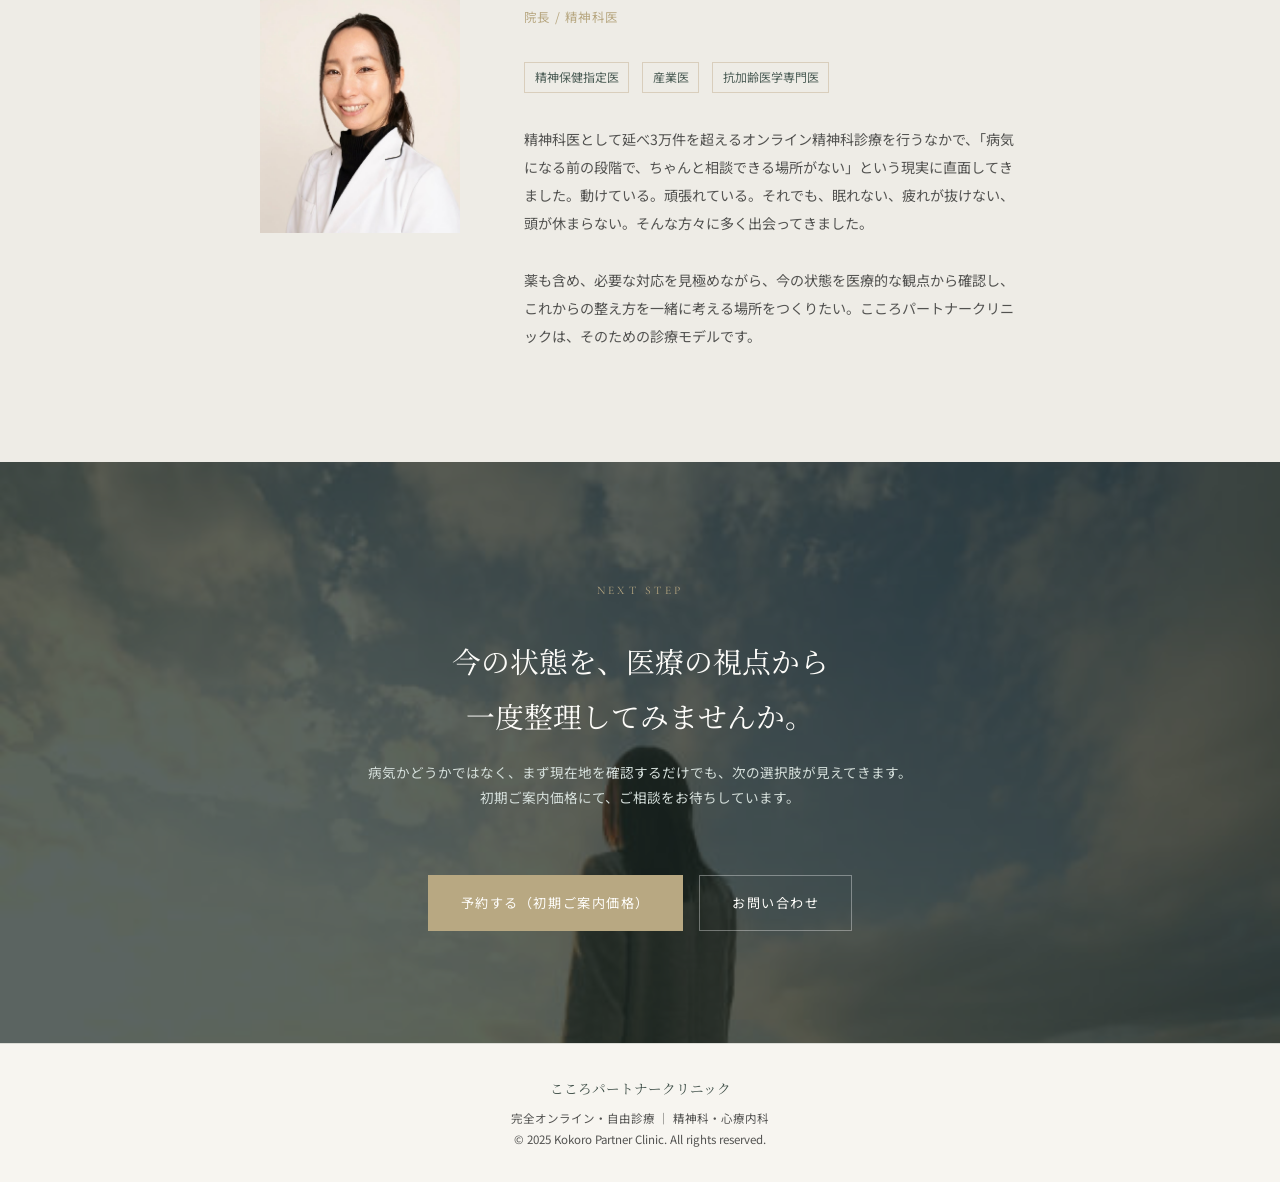
==== commit d3140058: "ファビコンを正方形クロップ・ナビロゴサイズ調整 Co-Authored-By: Claude Sonnet 4.6 <noreply@anthropic.com>" ====
--- a/index.html
+++ b/index.html
@@ -111,13 +111,14 @@
       color: var(--c-deep);
       display: flex;
       align-items: center;
-      gap: 0.6rem;
+      gap: 0.3rem;
     }
 
     .nav__logo img {
-      height: 28px;
-      width: auto;
-      object-fit: contain;
+      width: 36px;
+      height: 36px;
+      object-fit: cover;
+      object-position: center;
     }
 
     .nav__cta {
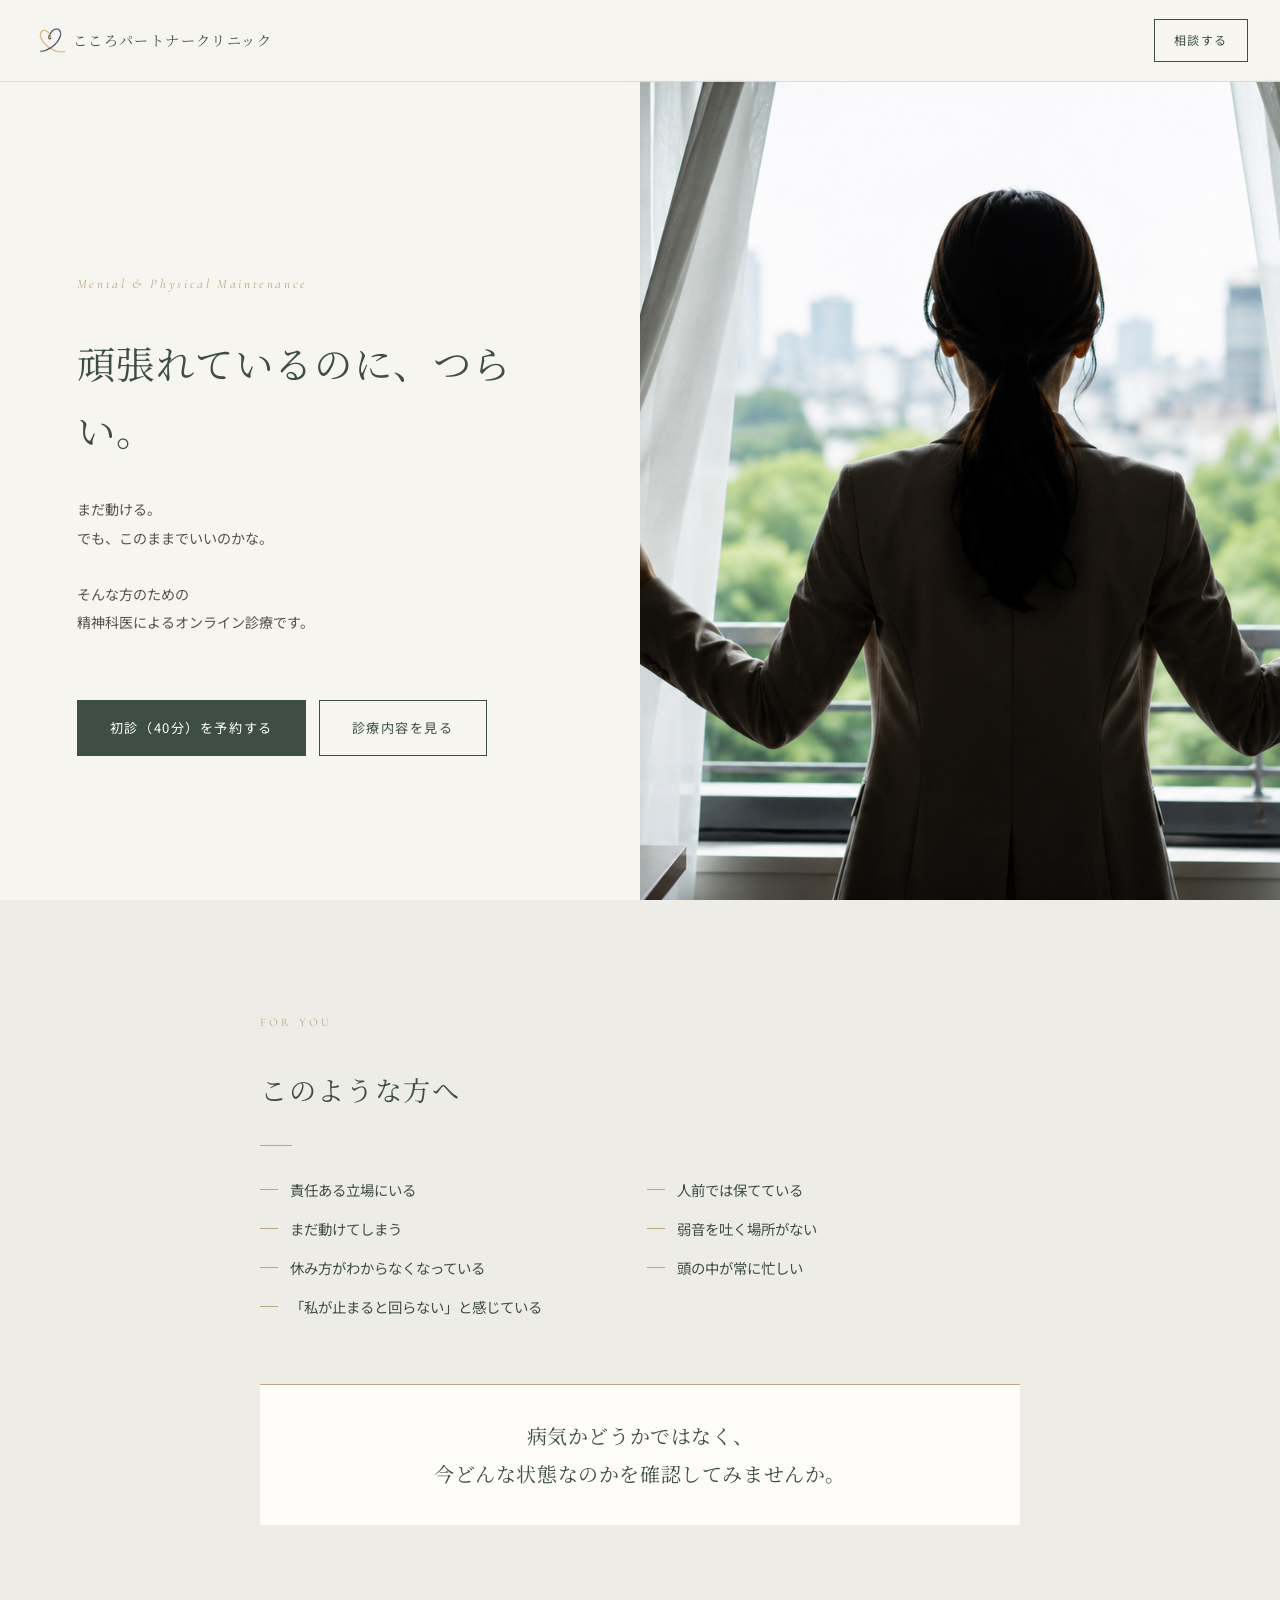
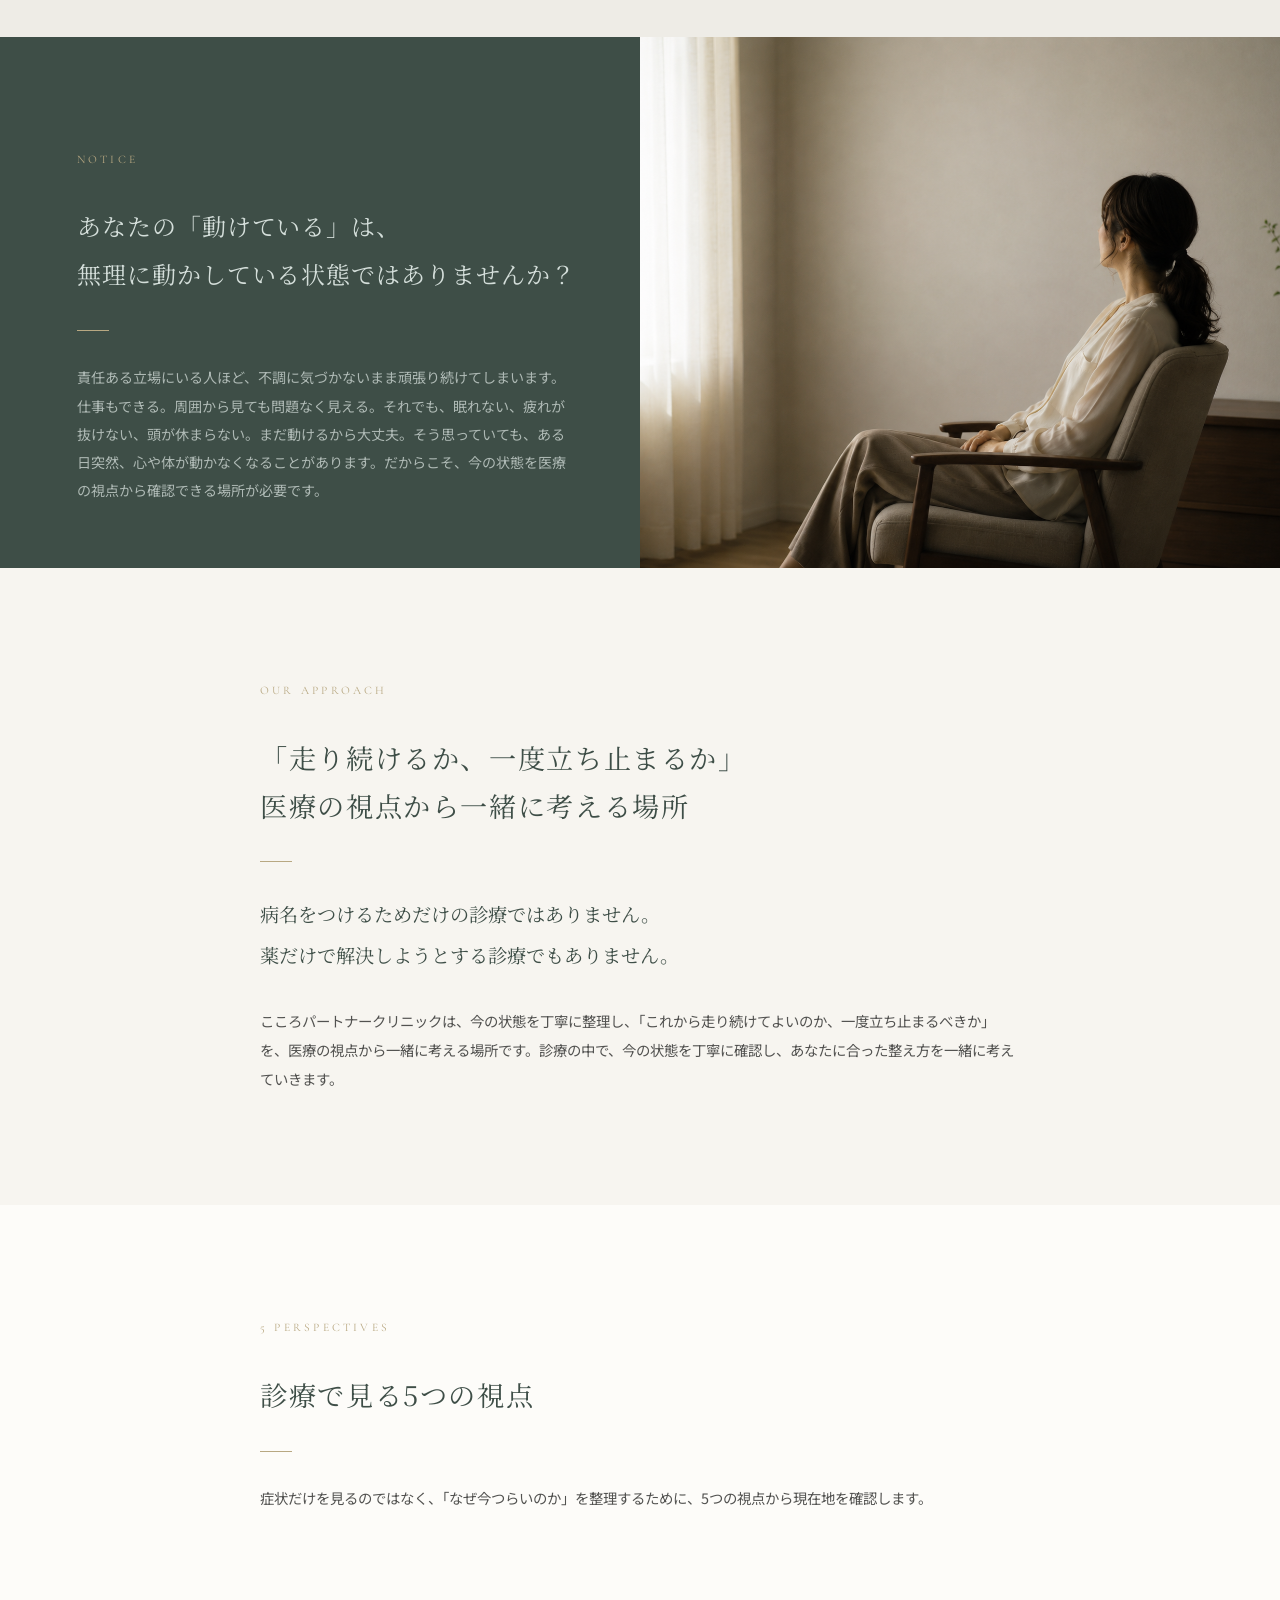
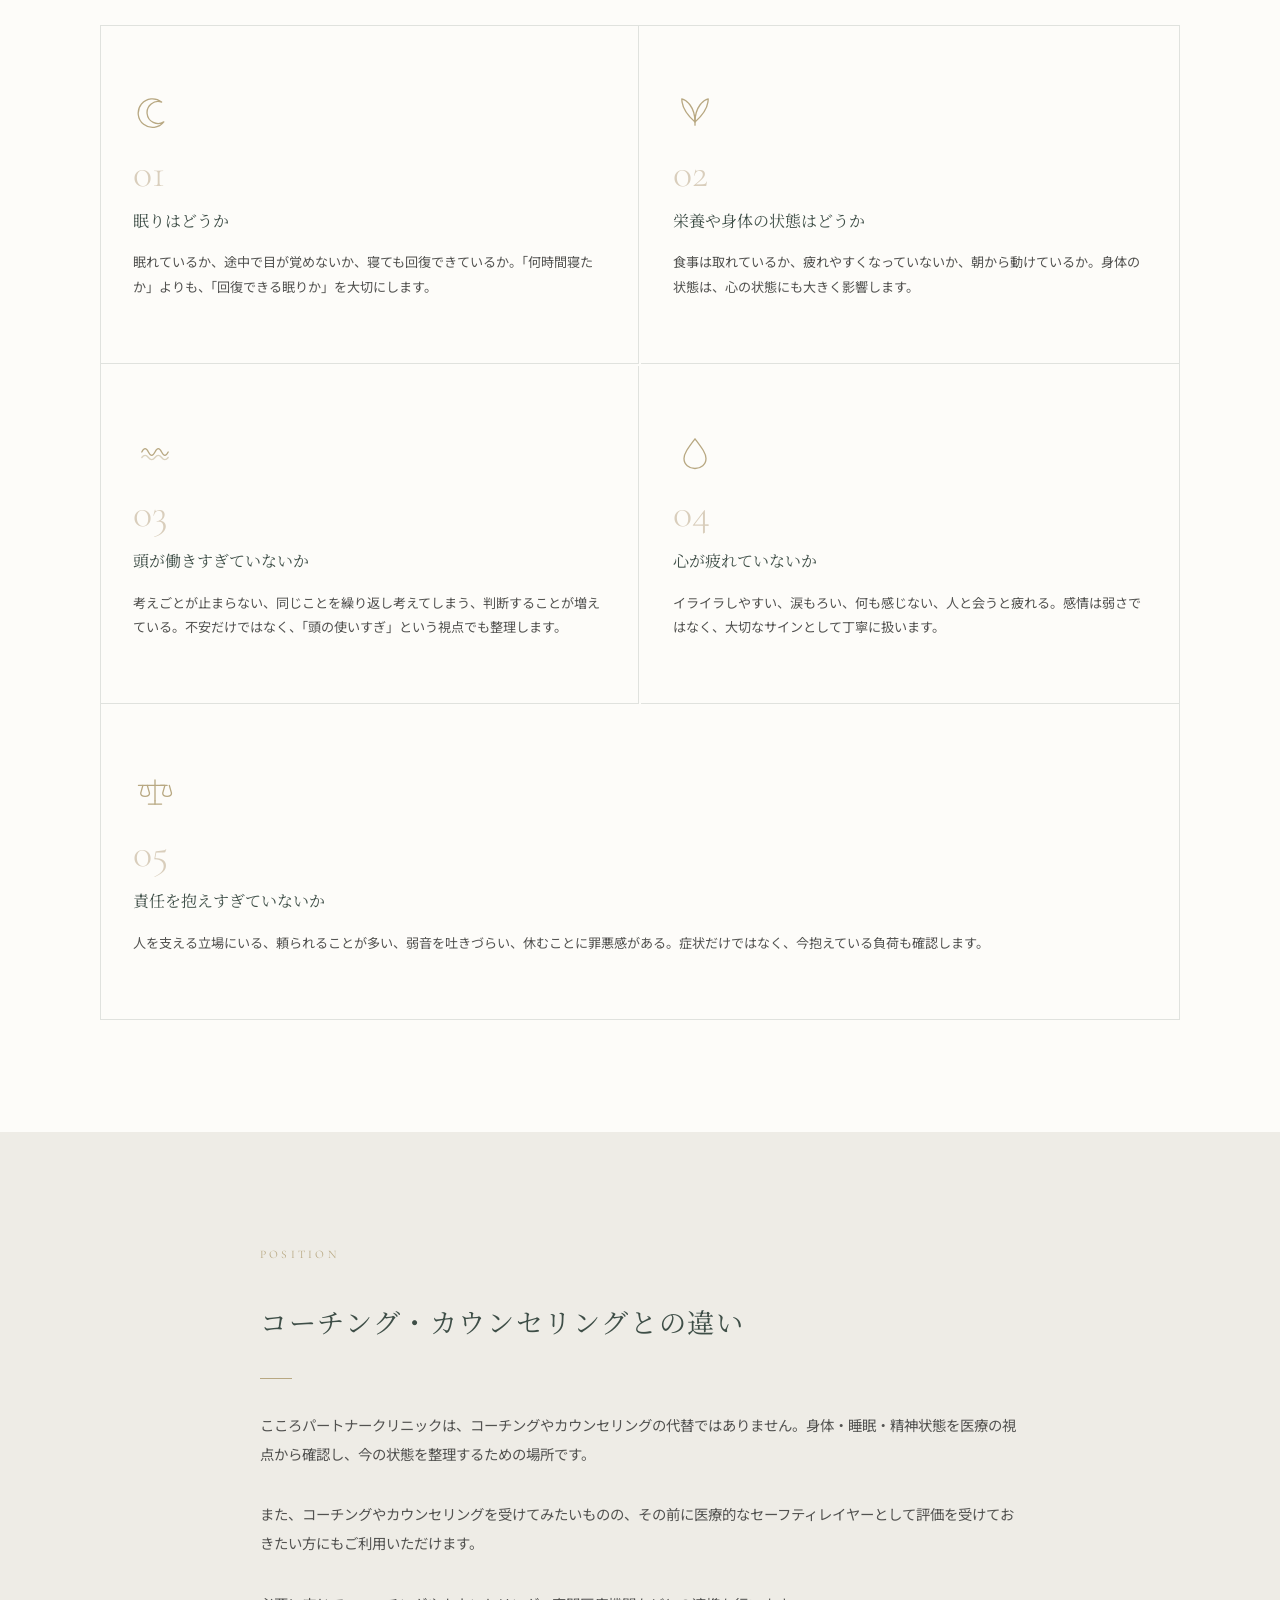
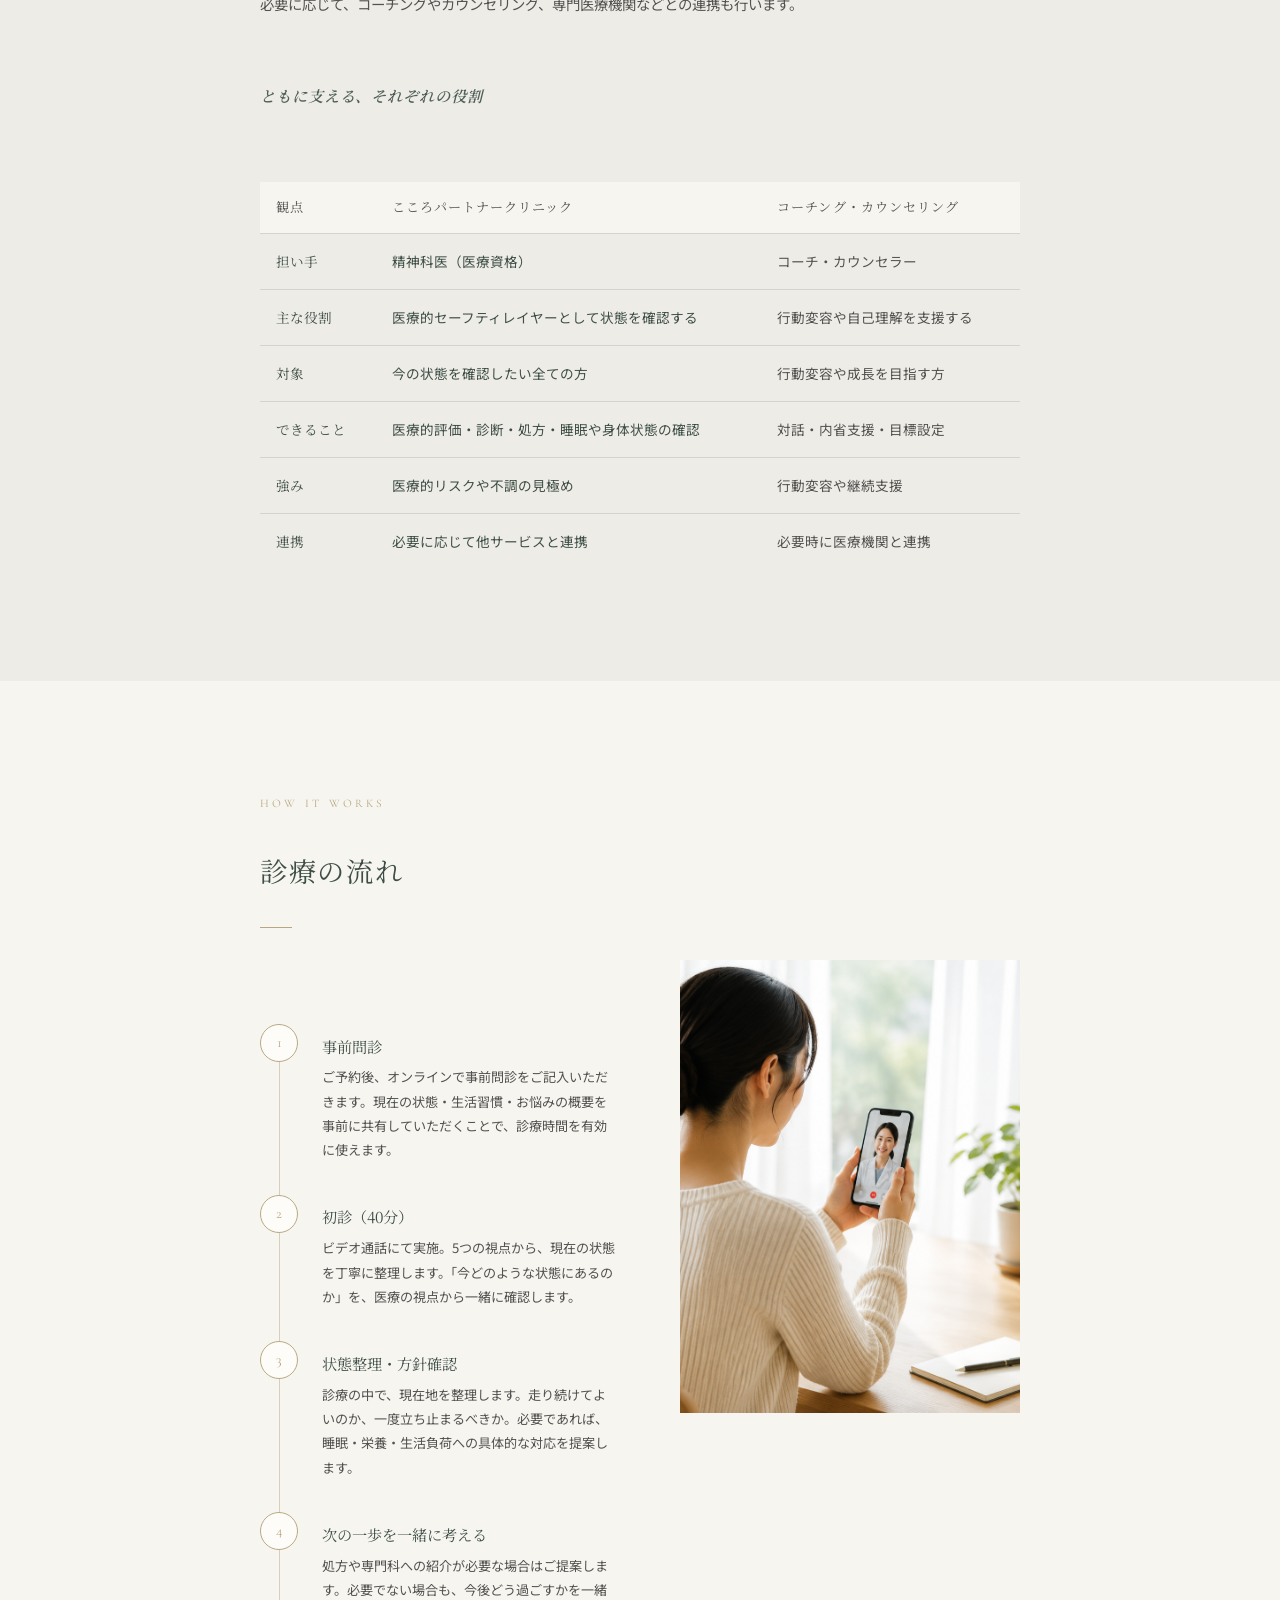
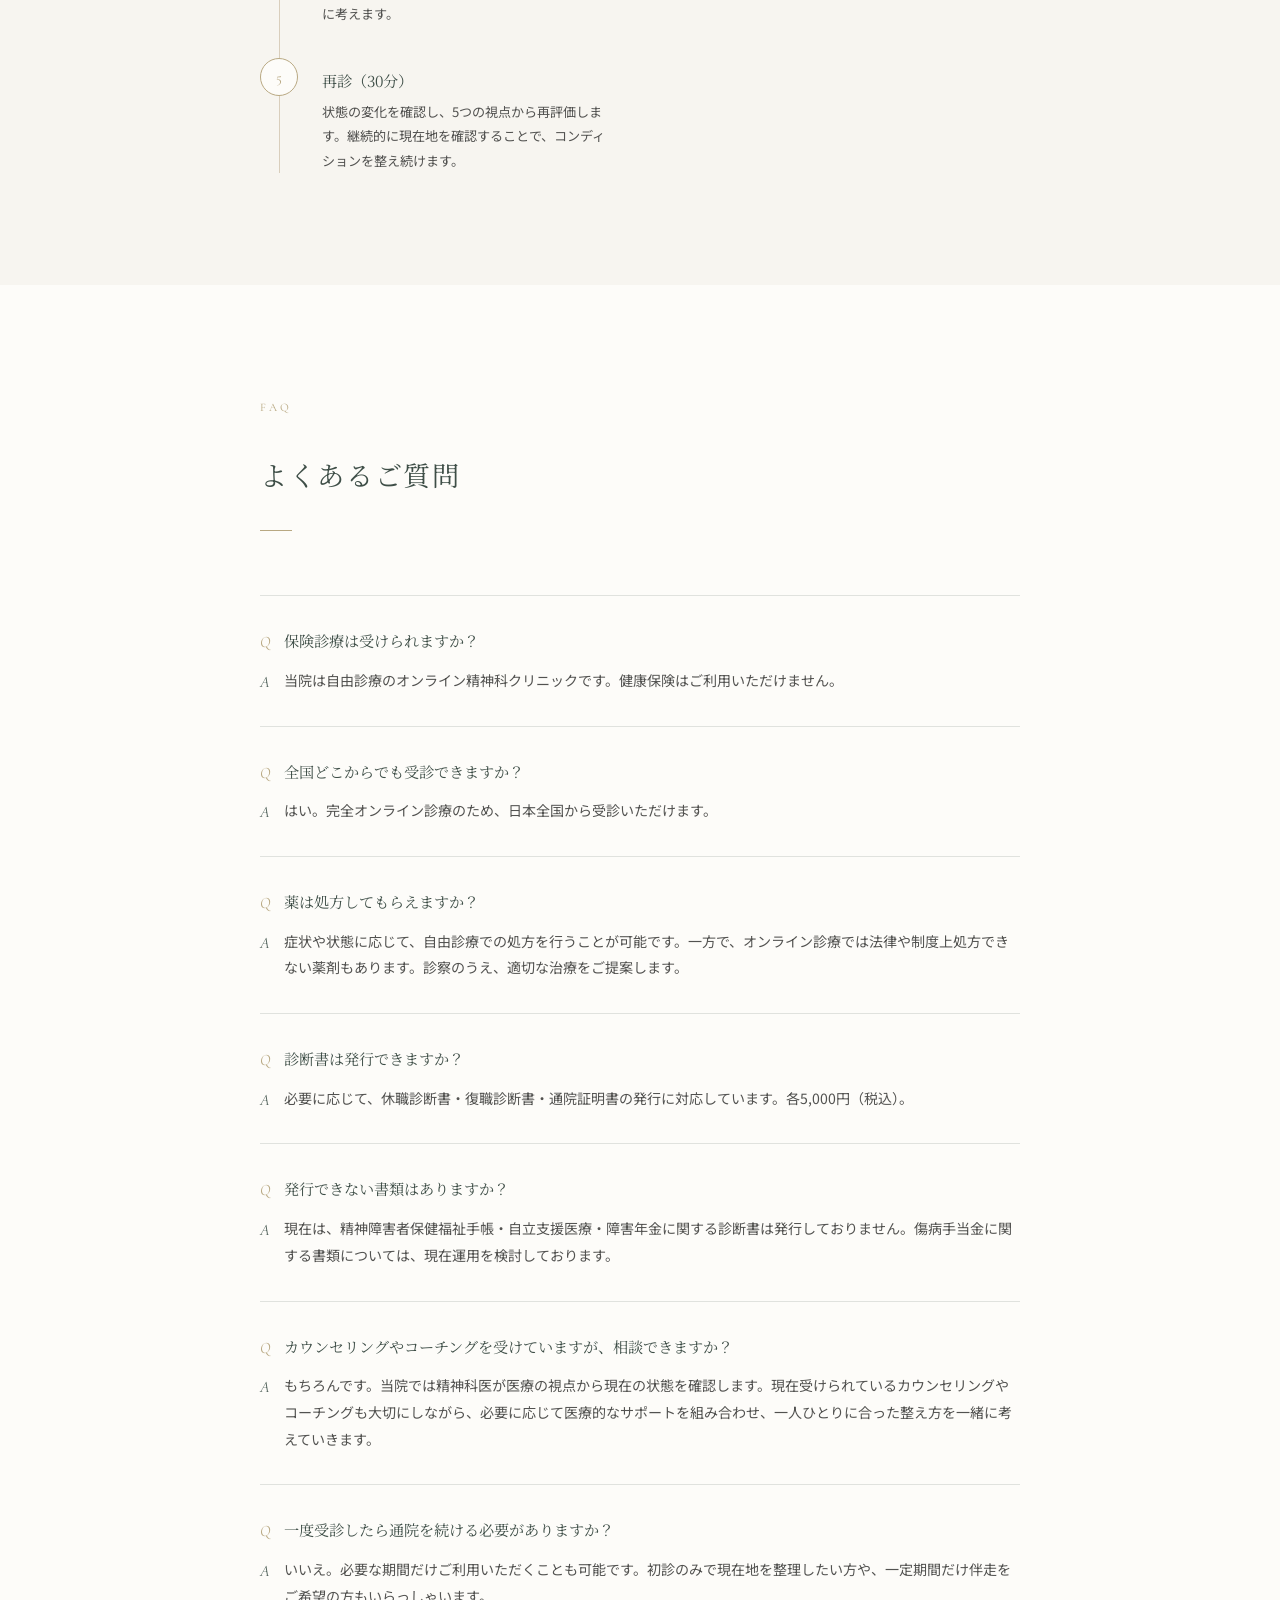
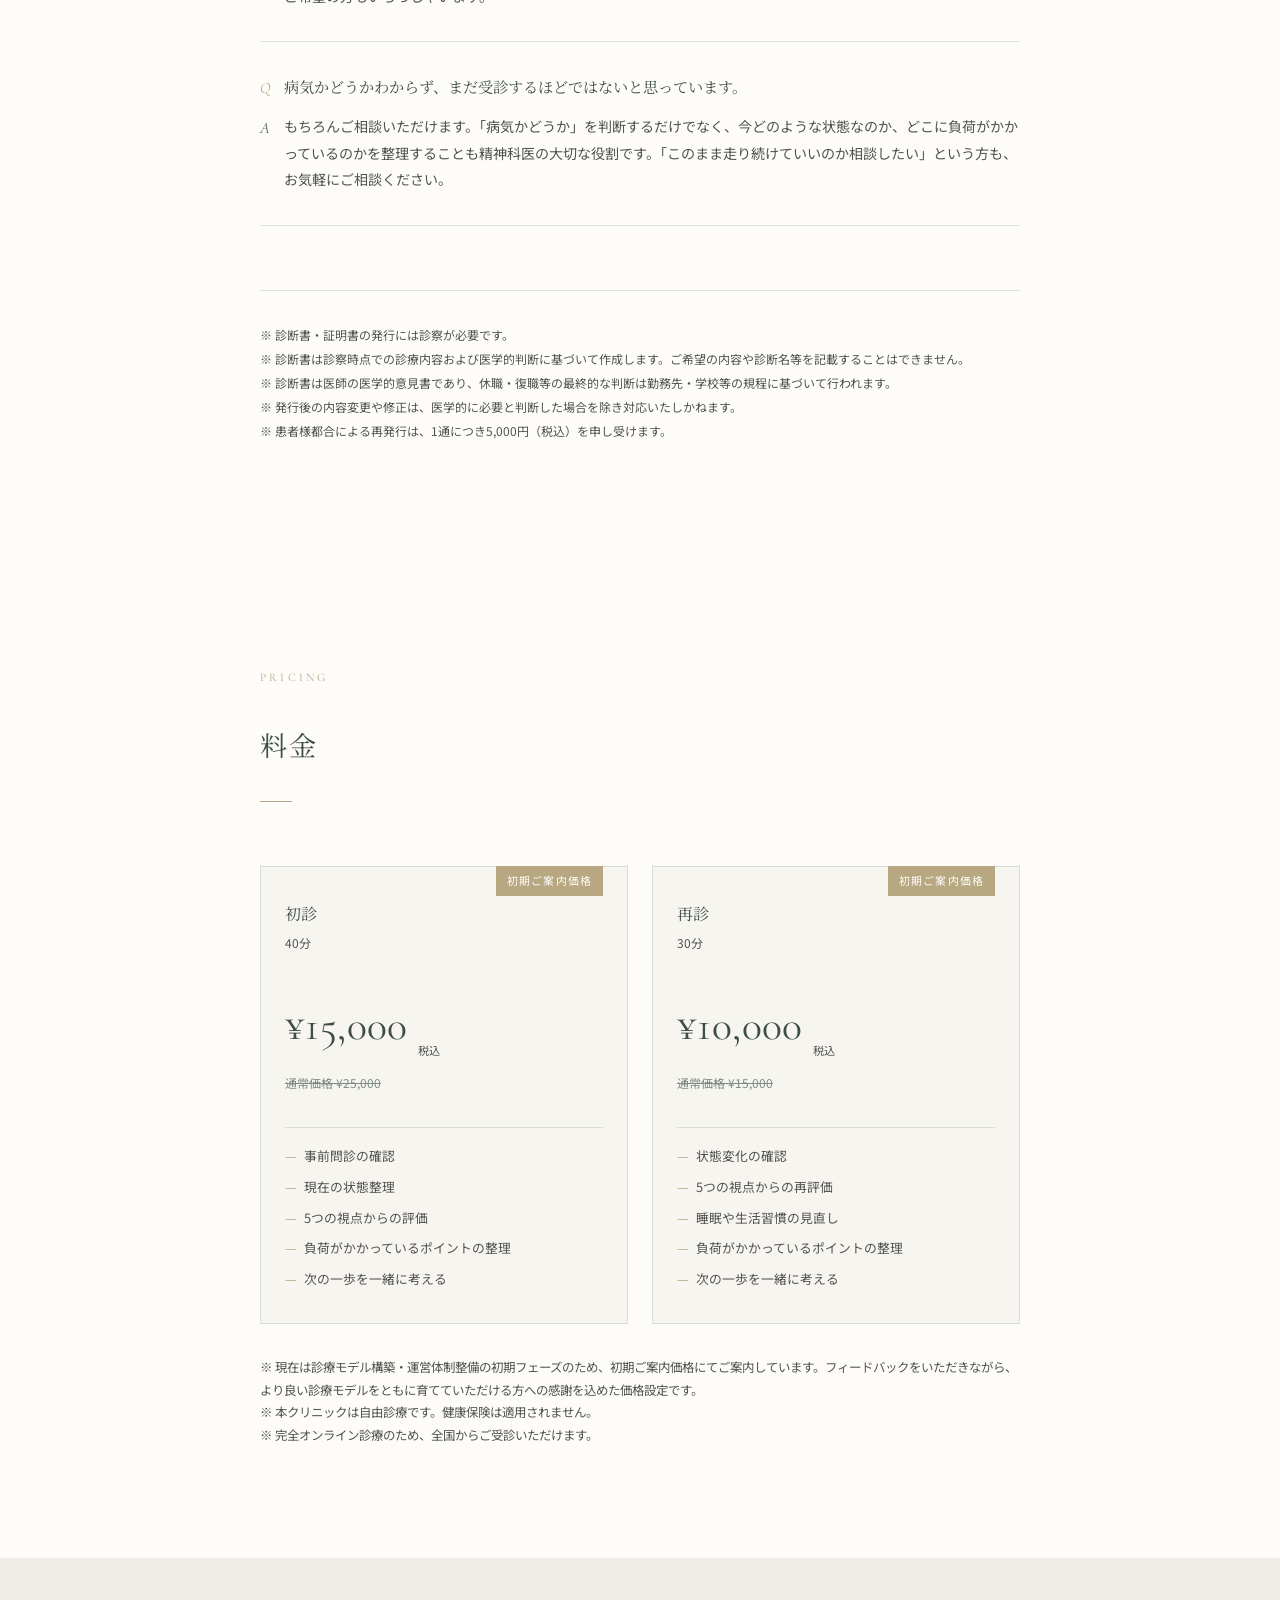
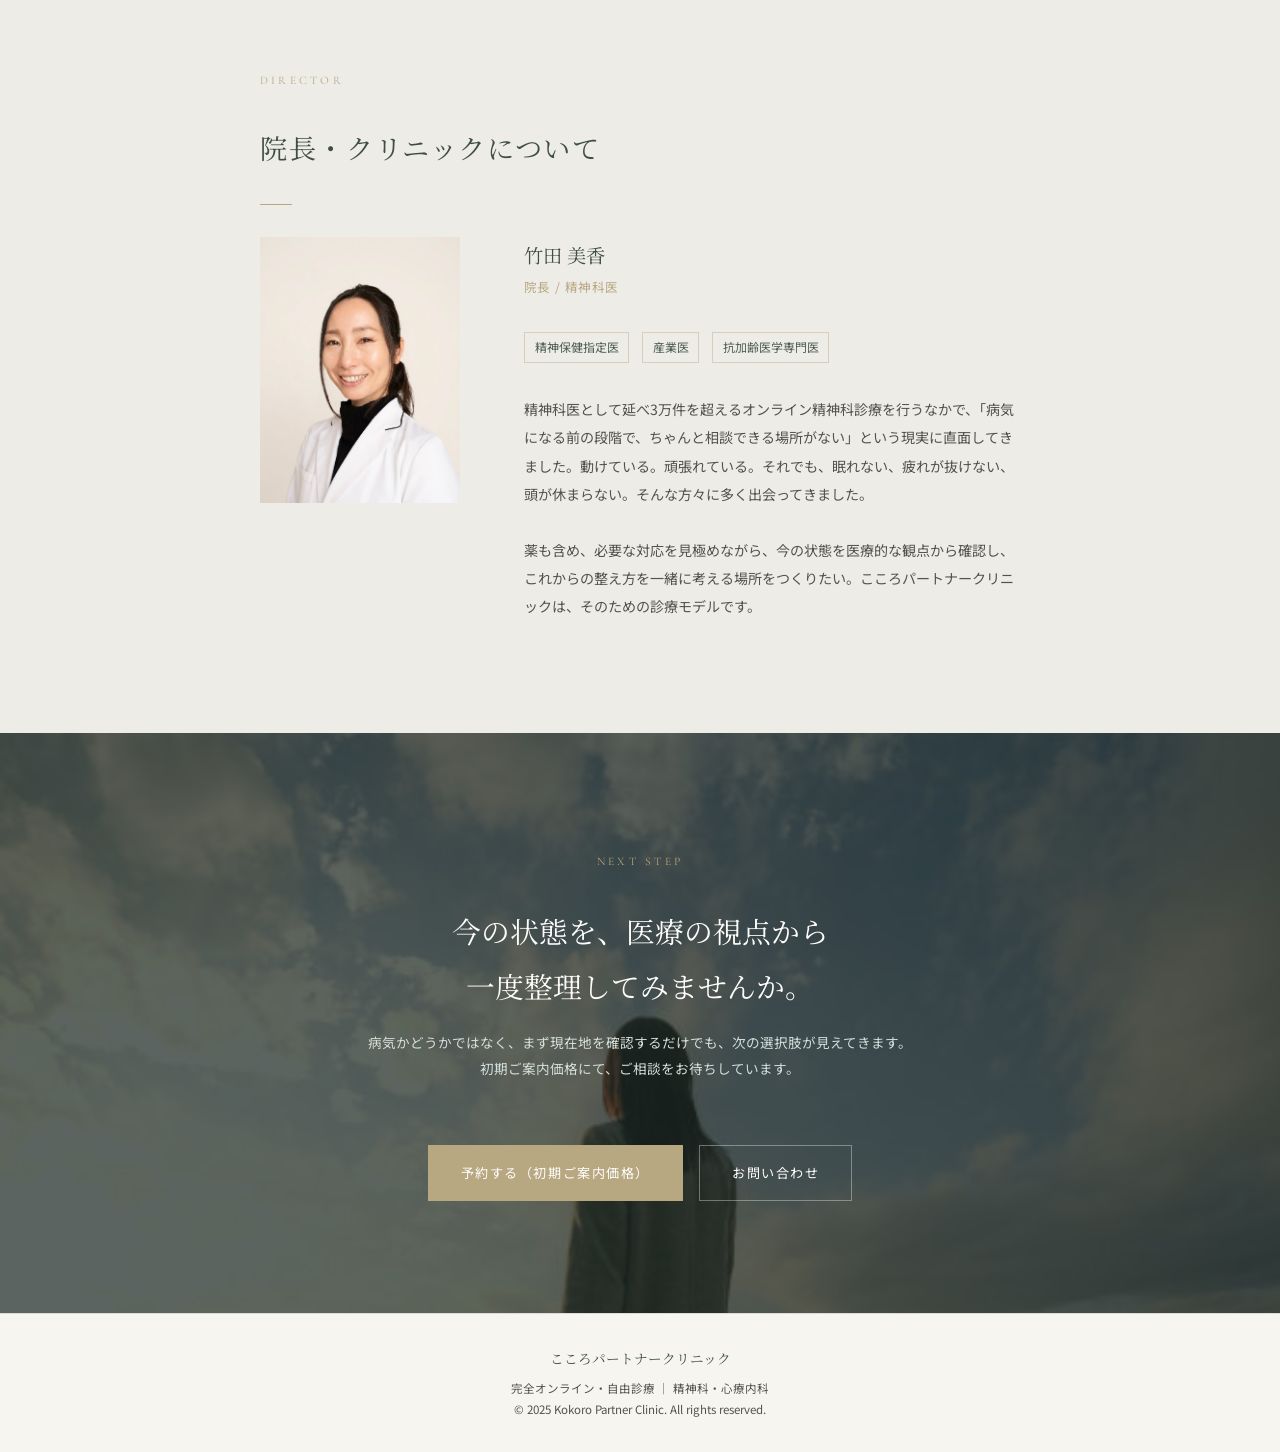
==== commit df76a8a5: "SEO・GA4・OGP・Q&A・robots.txt 一括対応 Co-Authored-By: Claude Opus 5 (1M context) <noreply@anthropic.com>" ====
--- a/index.html
+++ b/index.html
@@ -3,7 +3,30 @@
 <head>
   <meta charset="UTF-8" />
   <meta name="viewport" content="width=device-width, initial-scale=1.0" />
-  <title>こころパートナークリニック｜責任ある立場の方のための心身メンテナンス</title>
+  <!-- Google tag (gtag.js) -->
+  <script async src="https://www.googletagmanager.com/gtag/js?id=G-E3QCNF71B0"></script>
+  <script>
+    window.dataLayer = window.dataLayer || [];
+    function gtag(){dataLayer.push(arguments);}
+    gtag('js', new Date());
+    gtag('config', 'G-E3QCNF71B0');
+  </script>
+  <title>こころパートナークリニック｜精神科医によるオンライン自由診療</title>
+  <meta name="description" content="心の不調の最初の相談先。精神科医と一緒に、今の状態とこれからの整え方を考えるオンラインクリニックです。" />
+  <link rel="canonical" href="https://kokoro-partner.jp/" />
+  <meta property="og:title" content="こころパートナークリニック｜精神科医によるオンライン自由診療" />
+  <meta property="og:description" content="心の不調の最初の相談先。精神科医と一緒に、今の状態とこれからの整え方を考えるオンラインクリニックです。" />
+  <meta property="og:type" content="website" />
+  <meta property="og:url" content="https://kokoro-partner.jp/" />
+  <meta property="og:image" content="https://kokoro-partner.jp/images/ogp.jpg" />
+  <meta property="og:image:width" content="1536" />
+  <meta property="og:image:height" content="1024" />
+  <meta property="og:site_name" content="こころパートナークリニック" />
+  <meta property="og:locale" content="ja_JP" />
+  <meta name="twitter:card" content="summary_large_image" />
+  <meta name="twitter:title" content="こころパートナークリニック｜精神科医によるオンライン自由診療" />
+  <meta name="twitter:description" content="心の不調の最初の相談先。精神科医と一緒に、今の状態とこれからの整え方を考えるオンラインクリニックです。" />
+  <meta name="twitter:image" content="https://kokoro-partner.jp/images/ogp.jpg" />
   <link rel="icon" type="image/png" href="images/fabicon.png" />
 <link rel="preconnect" href="https://fonts.googleapis.com" />
   <link rel="preconnect" href="https://fonts.gstatic.com" crossorigin />
@@ -1095,6 +1118,76 @@
         transform: none;
         transition: none;
       }
+    }
+
+    /* ===========================
+       FAQ
+    =========================== */
+    .faq {
+      background: var(--c-white);
+    }
+
+    .faq-list {
+      margin-top: var(--sp-lg);
+      display: flex;
+      flex-direction: column;
+    }
+
+    .faq-item {
+      border-bottom: 1px solid var(--c-line);
+      padding: var(--sp-md) 0;
+    }
+
+    .faq-item:first-child {
+      border-top: 1px solid var(--c-line);
+    }
+
+    .faq-q {
+      font-family: var(--f-serif);
+      font-weight: 400;
+      font-size: 0.95rem;
+      color: var(--c-deep);
+      line-height: 1.75;
+      margin-bottom: 0.75rem;
+      padding-left: 1.5rem;
+      position: relative;
+    }
+
+    .faq-q::before {
+      content: 'Q';
+      position: absolute;
+      left: 0;
+      font-family: var(--f-display);
+      font-style: italic;
+      font-size: 1rem;
+      color: var(--c-gold);
+    }
+
+    .faq-a {
+      font-size: 0.88rem;
+      color: var(--c-muted);
+      line-height: 1.9;
+      padding-left: 1.5rem;
+      position: relative;
+    }
+
+    .faq-a::before {
+      content: 'A';
+      position: absolute;
+      left: 0;
+      font-family: var(--f-display);
+      font-style: italic;
+      font-size: 1rem;
+      color: var(--c-mid);
+    }
+
+    .faq-note {
+      margin-top: var(--sp-lg);
+      font-size: 0.75rem;
+      color: var(--c-muted);
+      line-height: 2;
+      padding-top: var(--sp-md);
+      border-top: 1px solid var(--c-line);
     }
   </style>
 </head>
@@ -1380,6 +1473,69 @@
   </section>
 
 
+  <!-- ========= FAQ ========= -->
+  <section class="section faq" id="faq">
+    <div class="section__inner">
+      <span class="section-label reveal">FAQ</span>
+      <h2 class="section__heading reveal">よくあるご質問</h2>
+      <div class="divider reveal"></div>
+
+      <dl class="faq-list">
+
+        <div class="faq-item reveal">
+          <dt class="faq-q">保険診療は受けられますか？</dt>
+          <dd class="faq-a">当院は自由診療のオンライン精神科クリニックです。健康保険はご利用いただけません。</dd>
+        </div>
+
+        <div class="faq-item reveal">
+          <dt class="faq-q">全国どこからでも受診できますか？</dt>
+          <dd class="faq-a">はい。完全オンライン診療のため、日本全国から受診いただけます。</dd>
+        </div>
+
+        <div class="faq-item reveal">
+          <dt class="faq-q">薬は処方してもらえますか？</dt>
+          <dd class="faq-a">症状や状態に応じて、自由診療での処方を行うことが可能です。一方で、オンライン診療では法律や制度上処方できない薬剤もあります。診察のうえ、適切な治療をご提案します。</dd>
+        </div>
+
+        <div class="faq-item reveal">
+          <dt class="faq-q">診断書は発行できますか？</dt>
+          <dd class="faq-a">必要に応じて、休職診断書・復職診断書・通院証明書の発行に対応しています。各5,000円（税込）。</dd>
+        </div>
+
+        <div class="faq-item reveal">
+          <dt class="faq-q">発行できない書類はありますか？</dt>
+          <dd class="faq-a">現在は、精神障害者保健福祉手帳・自立支援医療・障害年金に関する診断書は発行しておりません。傷病手当金に関する書類については、現在運用を検討しております。</dd>
+        </div>
+
+        <div class="faq-item reveal">
+          <dt class="faq-q">カウンセリングやコーチングを受けていますが、相談できますか？</dt>
+          <dd class="faq-a">もちろんです。当院では精神科医が医療の視点から現在の状態を確認します。現在受けられているカウンセリングやコーチングも大切にしながら、必要に応じて医療的なサポートを組み合わせ、一人ひとりに合った整え方を一緒に考えていきます。</dd>
+        </div>
+
+        <div class="faq-item reveal">
+          <dt class="faq-q">一度受診したら通院を続ける必要がありますか？</dt>
+          <dd class="faq-a">いいえ。必要な期間だけご利用いただくことも可能です。初診のみで現在地を整理したい方や、一定期間だけ伴走をご希望の方もいらっしゃいます。</dd>
+        </div>
+
+        <div class="faq-item reveal">
+          <dt class="faq-q">病気かどうかわからず、まだ受診するほどではないと思っています。</dt>
+          <dd class="faq-a">もちろんご相談いただけます。「病気かどうか」を判断するだけでなく、今どのような状態なのか、どこに負荷がかかっているのかを整理することも精神科医の大切な役割です。「このまま走り続けていいのか相談したい」という方も、お気軽にご相談ください。</dd>
+        </div>
+
+      </dl>
+
+      <p class="faq-note reveal">
+        ※ 診断書・証明書の発行には診察が必要です。<br>
+        ※ 診断書は診察時点での診療内容および医学的判断に基づいて作成します。ご希望の内容や診断名等を記載することはできません。<br>
+        ※ 診断書は医師の医学的意見書であり、休職・復職等の最終的な判断は勤務先・学校等の規程に基づいて行われます。<br>
+        ※ 発行後の内容変更や修正は、医学的に必要と判断した場合を除き対応いたしかねます。<br>
+        ※ 患者様都合による再発行は、1通につき5,000円（税込）を申し受けます。
+      </p>
+
+    </div>
+  </section>
+
+
   <!-- ========= PRICING ========= -->
   <section class="section pricing" id="pricing">
     <div class="section__inner">
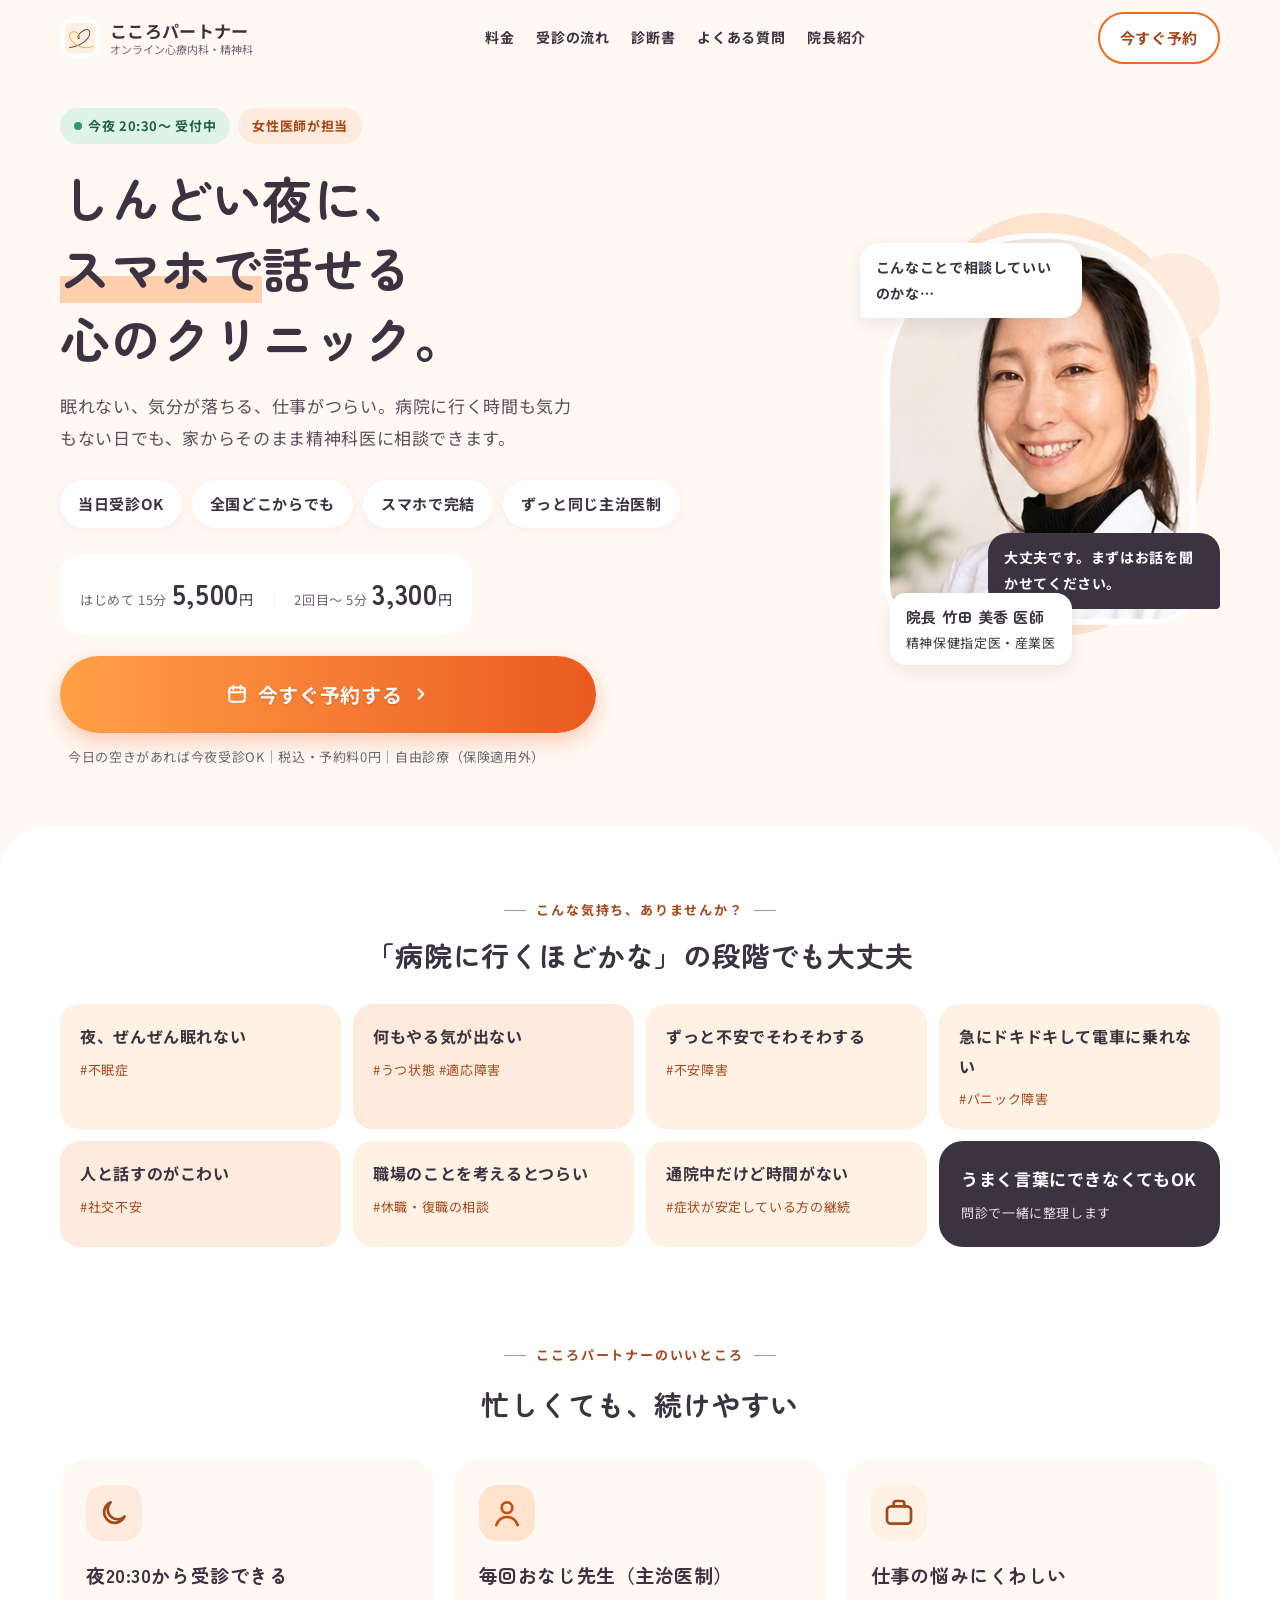
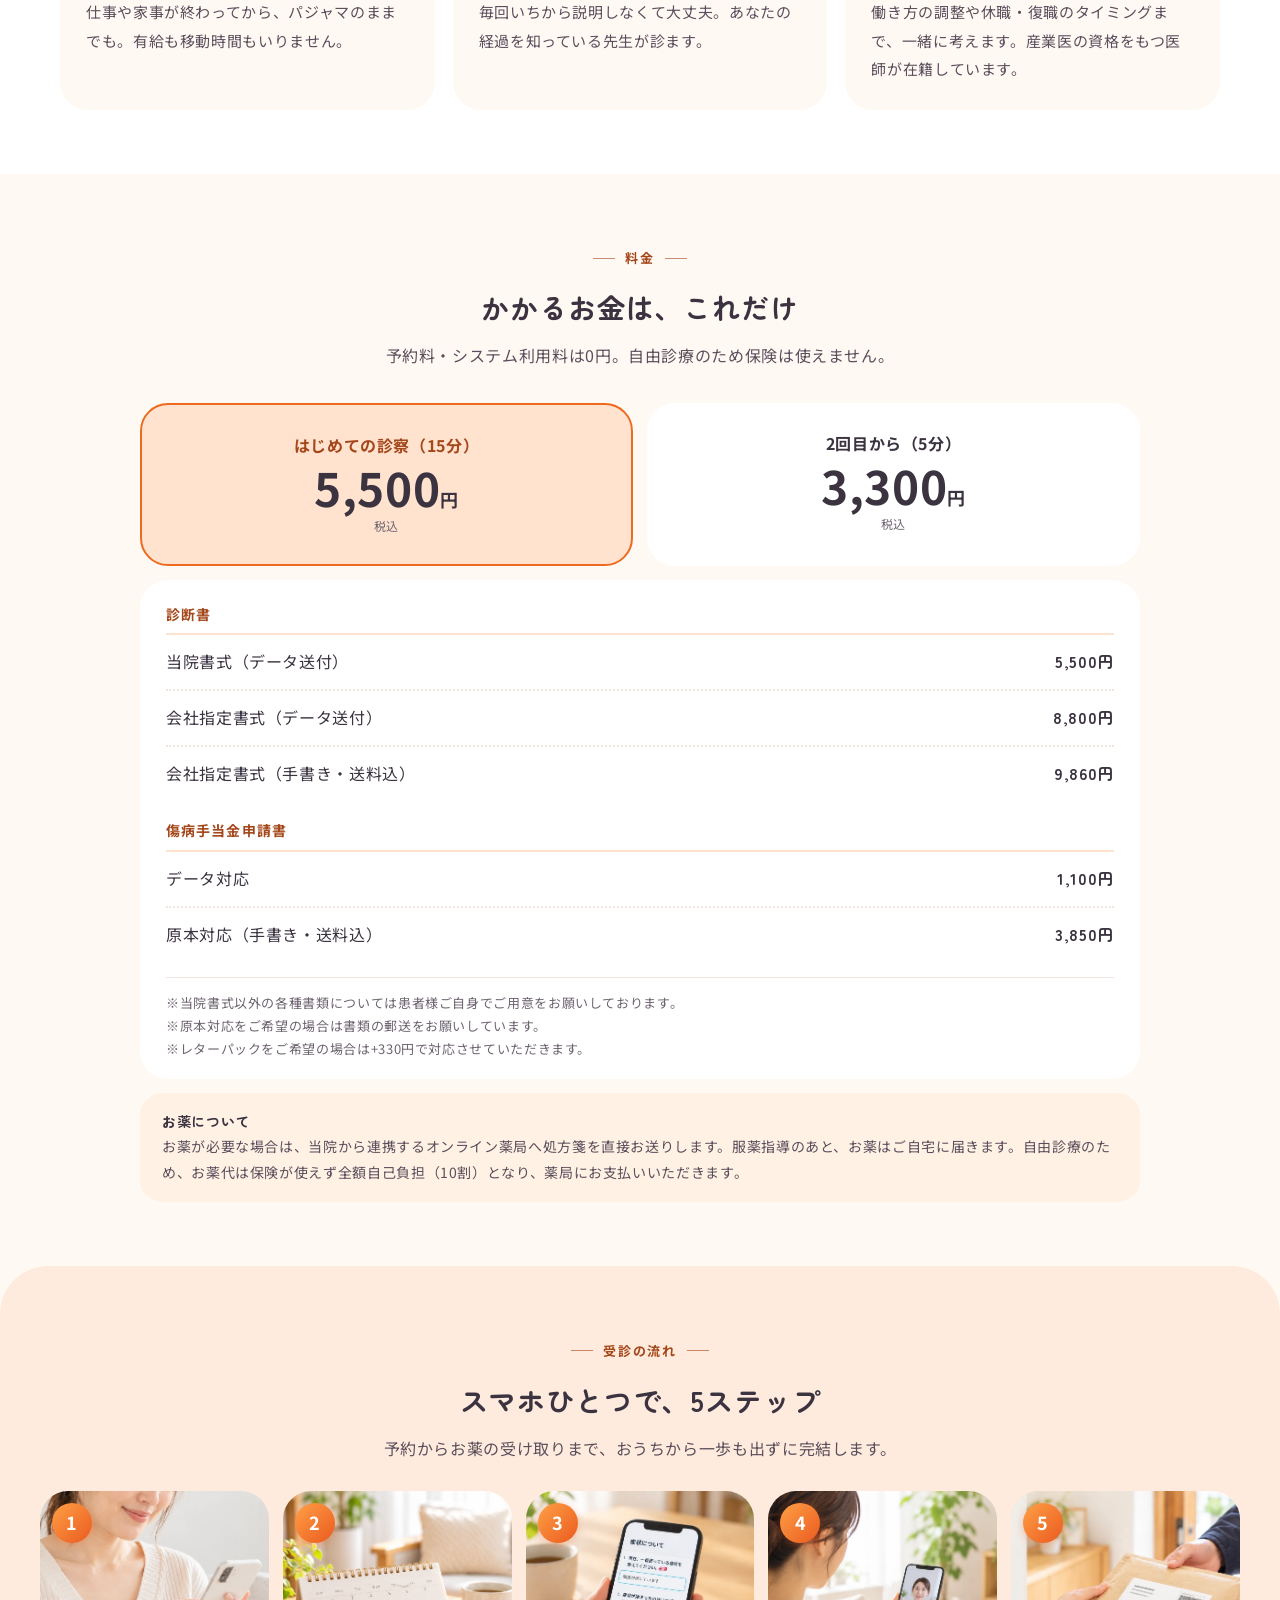
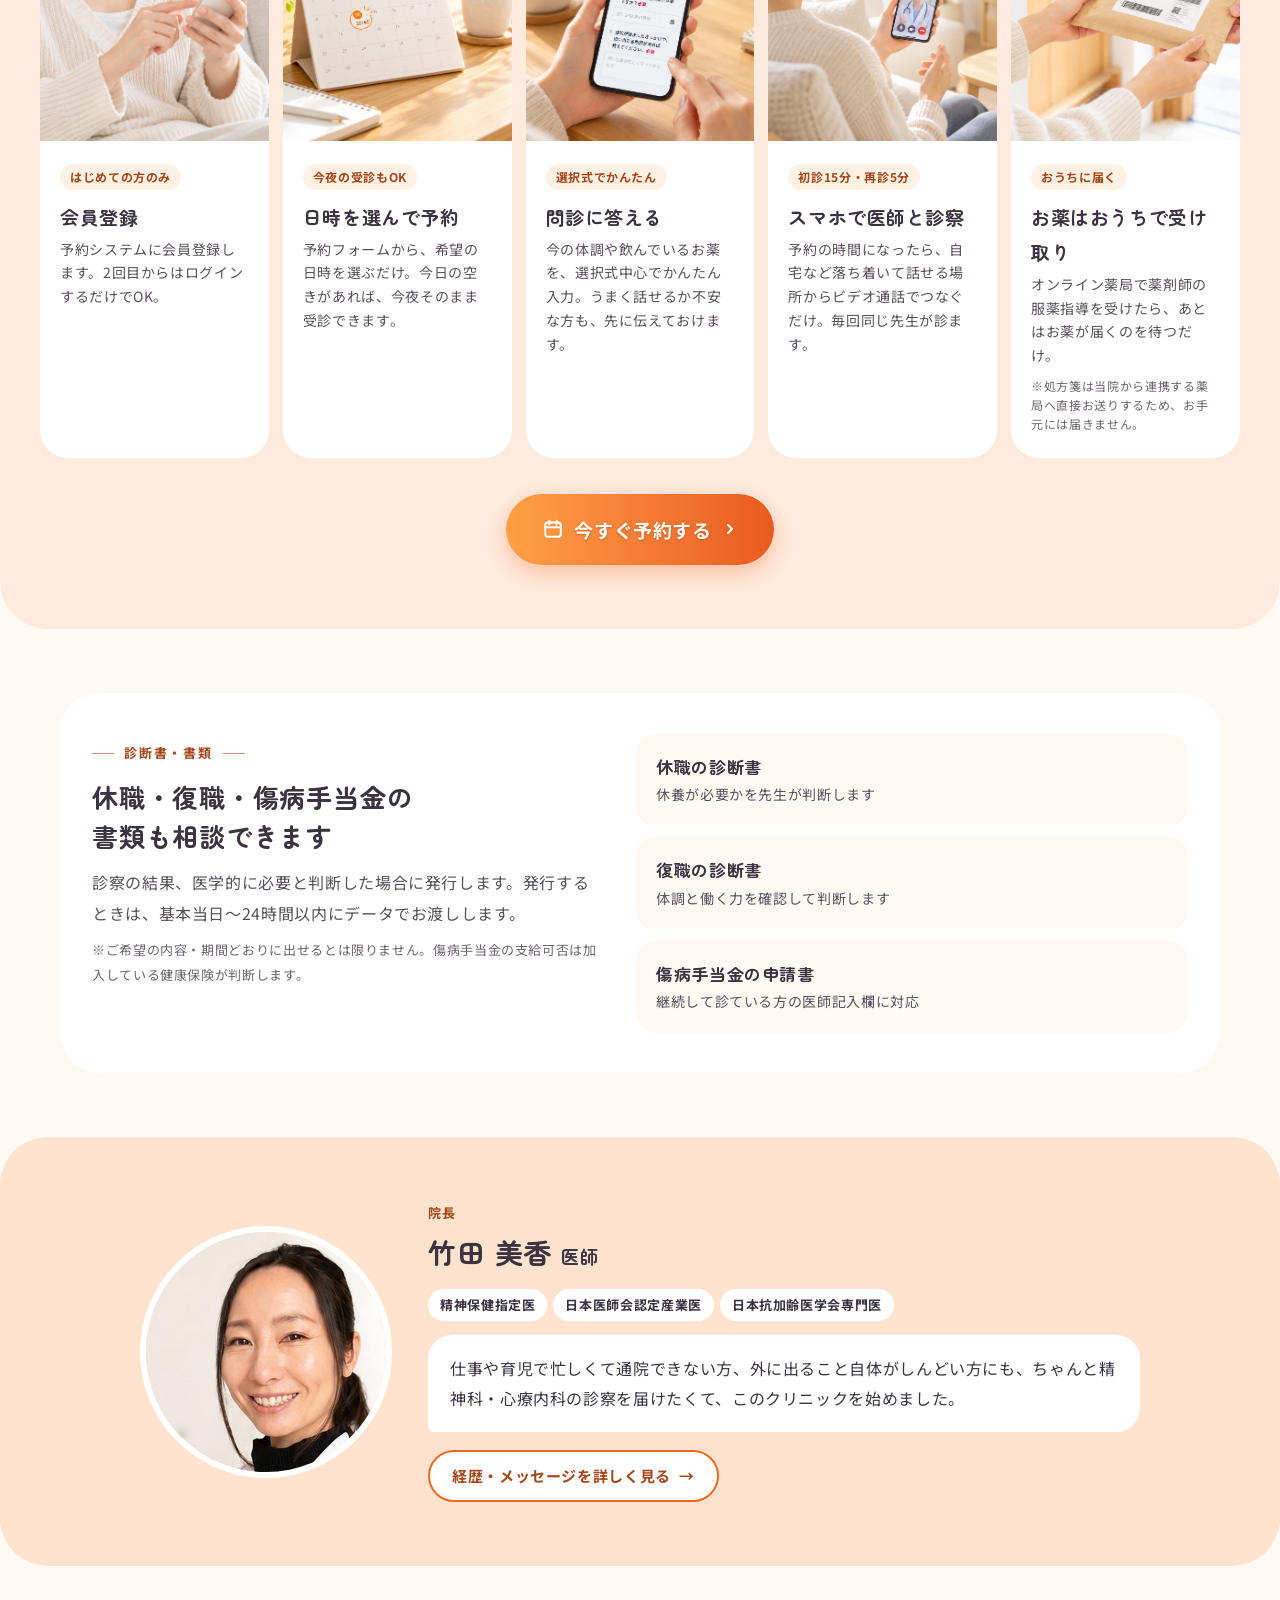
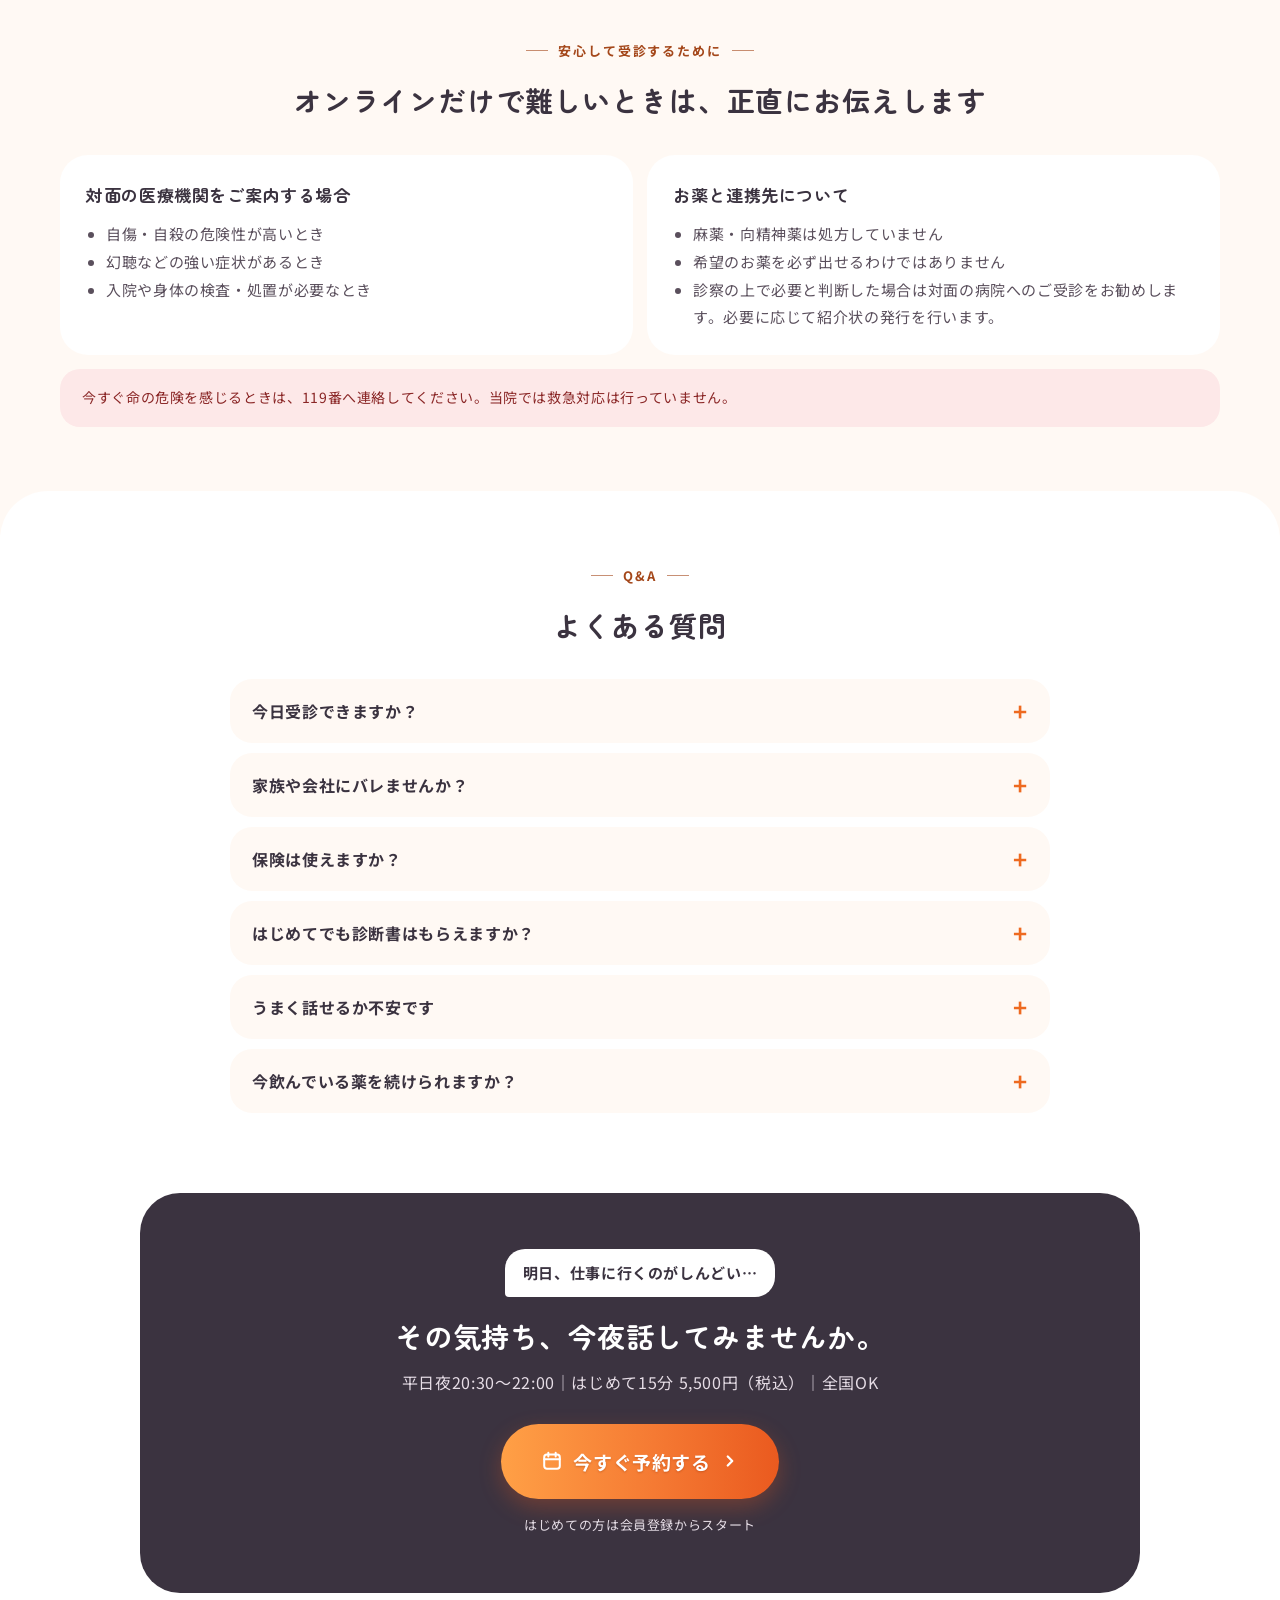
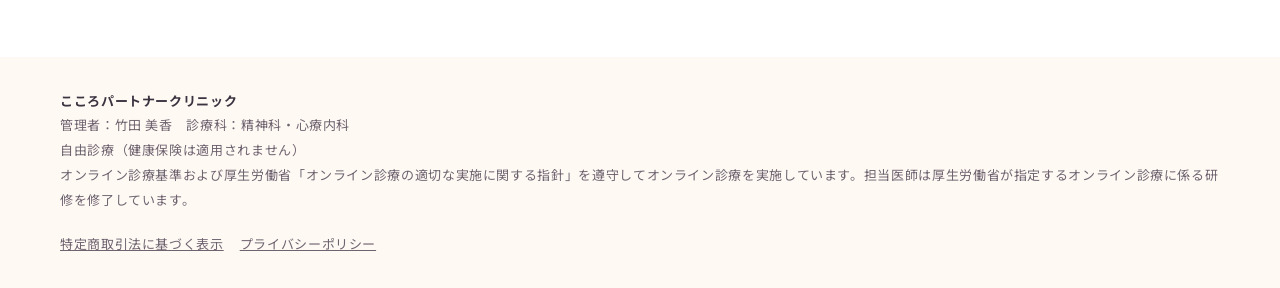
==== commit ad1d5736: "トップページを新LPに置き換え／院長紹介・プライバシーポリシー・特定商取引法に基づく表示・404ページを追加 - 新LP（kokoro-lp）を本番に反映。noindexを外し、GA4（G-E3QCN" ====
--- a/index.html
+++ b/index.html
@@ -1,1699 +1,859 @@
-<!DOCTYPE html>
+<!doctype html>
 <html lang="ja">
 <head>
-  <meta charset="UTF-8" />
-  <meta name="viewport" content="width=device-width, initial-scale=1.0" />
-  <!-- Google tag (gtag.js) -->
-  <script async src="https://www.googletagmanager.com/gtag/js?id=G-E3QCNF71B0"></script>
-  <script>
-    window.dataLayer = window.dataLayer || [];
-    function gtag(){dataLayer.push(arguments);}
-    gtag('js', new Date());
-    gtag('config', 'G-E3QCNF71B0');
-  </script>
-  <title>こころパートナークリニック｜精神科医によるオンライン自由診療</title>
-  <meta name="description" content="心の不調の最初の相談先。精神科医と一緒に、今の状態とこれからの整え方を考えるオンラインクリニックです。" />
-  <link rel="canonical" href="https://kokoro-partner.jp/" />
-  <meta property="og:title" content="こころパートナークリニック｜精神科医によるオンライン自由診療" />
-  <meta property="og:description" content="心の不調の最初の相談先。精神科医と一緒に、今の状態とこれからの整え方を考えるオンラインクリニックです。" />
-  <meta property="og:type" content="website" />
-  <meta property="og:url" content="https://kokoro-partner.jp/" />
-  <meta property="og:image" content="https://kokoro-partner.jp/images/ogp.jpg" />
-  <meta property="og:image:width" content="1536" />
-  <meta property="og:image:height" content="1024" />
-  <meta property="og:site_name" content="こころパートナークリニック" />
-  <meta property="og:locale" content="ja_JP" />
-  <meta name="twitter:card" content="summary_large_image" />
-  <meta name="twitter:title" content="こころパートナークリニック｜精神科医によるオンライン自由診療" />
-  <meta name="twitter:description" content="心の不調の最初の相談先。精神科医と一緒に、今の状態とこれからの整え方を考えるオンラインクリニックです。" />
-  <meta name="twitter:image" content="https://kokoro-partner.jp/images/ogp.jpg" />
-  <link rel="icon" type="image/png" href="images/fabicon.png" />
-<link rel="preconnect" href="https://fonts.googleapis.com" />
-  <link rel="preconnect" href="https://fonts.gstatic.com" crossorigin />
-  <link href="https://fonts.googleapis.com/css2?family=Cormorant+Garamond:ital,wght@0,300;0,400;1,300&family=Noto+Serif+JP:wght@300;400;500&family=Noto+Sans+JP:wght@300;400&display=swap" rel="stylesheet" />
-  <style>
-    /* ===========================
-       TOKENS
-    =========================== */
-    :root {
-      --c-bg:        #F7F5F0;
-      --c-bg-dark:   #EEECE6;
-      --c-sage:      #D4DEDA;
-      --c-deep:      #3E4E47;
-      --c-mid:       #4E5F58;
-      --c-text:      #1E1E1E;
-      --c-muted:     #525250;
-      --c-gold:      #B8A882;
-      --c-gold-lt:   #D9CEBC;
-      --c-white:     #FDFCF9;
-      --c-line:      rgba(62,78,71,0.15);
-
-      --f-serif:     'Noto Serif JP', 'Yu Mincho', '游明朝', serif;
-      --f-display:   'Cormorant Garamond', 'Noto Serif JP', serif;
-      --f-sans:      'Noto Sans JP', 'Yu Gothic UI', sans-serif;
-
-      --sp-xs:  0.5rem;
-      --sp-sm:  1rem;
-      --sp-md:  2rem;
-      --sp-lg:  4rem;
-      --sp-xl:  7rem;
-
-      --max-w: 760px;
-      --max-w-wide: 1080px;
+<meta charset="utf-8">
+<meta name="viewport" content="width=device-width, initial-scale=1">
+
+<!-- リンク先の設定：予約URLを変えるときは RESERVE_URL を書き換えてください（予約ボタン4か所＋追従ボタンに反映） -->
+<script>
+  var RESERVE_URL = "https://gmo-clinic-map.com/hospital/LaxGhQtRe6/treatment";
+  var FOOTER_TOKUSHOHO_URL = "tokushoho.html";  /* 特定商取引法に基づく表示 */
+  var FOOTER_PRIVACY_URL   = "privacy.html";  /* プライバシーポリシー */
+</script>
+<title>こころパートナークリニック｜オンライン心療内科・精神科</title>
+<meta name="description" content="院長は精神保健指定医の竹田美香医師。平日夜20:30から、自宅のスマホで精神科医に相談できるオンライン診療。当日受診OK・通院不要。初診15分5,500円（税込）、自由診療。">
+<link rel="canonical" href="https://kokoro-partner.jp/">
+
+<!-- OGP / Twitter -->
+<meta property="og:type" content="website">
+<meta property="og:url" content="https://kokoro-partner.jp/">
+<meta property="og:title" content="こころパートナークリニック｜オンライン心療内科・精神科">
+<meta property="og:description" content="院長は精神保健指定医の竹田美香医師。平日夜20:30から、自宅のスマホで精神科医に相談できるオンライン診療。当日受診OK・通院不要。初診15分5,500円（税込）、自由診療。">
+<meta property="og:site_name" content="こころパートナークリニック">
+<meta property="og:locale" content="ja_JP">
+<meta property="og:image" content="https://kokoro-partner.jp/images/ogp.jpg">
+<meta property="og:image:width" content="1200">
+<meta property="og:image:height" content="630">
+<meta property="og:image:alt" content="しんどい夜に、スマホで話せる心のクリニック。こころパートナークリニック 院長 竹田美香医師">
+<meta name="twitter:card" content="summary_large_image">
+
+<!-- favicon -->
+<link rel="icon" href="images/favicon.png" sizes="any">
+<link rel="apple-touch-icon" href="images/apple-touch-icon.png">
+<link rel="preconnect" href="https://fonts.googleapis.com">
+<link rel="preconnect" href="https://fonts.gstatic.com" crossorigin>
+<!-- フォントCSSを非同期で読み込む（描画をブロックしないため表示開始が早くなる）。
+     読み込み完了までは下の代替フォントで表示され、完了後に切り替わります。 -->
+<link rel="preload" as="style" href="https://fonts.googleapis.com/css2?family=Noto+Sans+JP:wght@400;500;700&amp;family=Zen+Maru+Gothic:wght@700&amp;display=swap">
+<link rel="stylesheet" href="https://fonts.googleapis.com/css2?family=Noto+Sans+JP:wght@400;500;700&amp;family=Zen+Maru+Gothic:wght@700&amp;display=swap" media="print" onload="this.media='all'">
+<noscript><link rel="stylesheet" href="https://fonts.googleapis.com/css2?family=Noto+Sans+JP:wght@400;500;700&amp;family=Zen+Maru+Gothic:wght@700&amp;display=swap"></noscript>
+<style>
+h1,h2,h3,b,.maru{font-family:'Zen Maru Gothic','Hiragino Sans','Hiragino Kaku Gothic ProN','Yu Gothic','Yu Gothic Medium',Meiryo,sans-serif}
+body{margin:0;background:#FFF9F4}
+a{color:#3B3340}a:hover{color:#C4500F}
+details summary{cursor:pointer;list-style:none}
+details summary::-webkit-details-marker{display:none}
+details[open] .faq-plus{transform:rotate(45deg)}
+.cta:hover{transform:translateY(-2px);box-shadow:0 12px 28px rgba(234,90,31,0.38) !important;filter:saturate(1.1)}
+.note{font-size:13px;color:#6E6470}
+/* 受診の流れ STEP1〜5 の写真スロット
+   下記のファイルを images/ に置くと、イラストの上に写真が表示されます
+   （枠サイズは同じ・object-fit:cover と同じ見え方）。
+   ファイルが無いあいだは透明なままなので、下のイラストがそのまま見えます。 */
+.photo-slot{position:absolute;inset:0;background-size:cover;background-position:center;background-repeat:no-repeat}
+.photo-step1{background-image:url('images/step01_register_cropped_corrected.webp')}
+.photo-step2{background-image:url('images/step02_reservation.webp')}
+.photo-step3{background-image:url('images/step03_questionnaire.webp')}
+.photo-step4{background-image:url('images/step04_consultation.webp')}
+.photo-step5{background-image:url('images/step05_medicine_delivery.webp')}
+/* 極狭幅（320px等）でもファーストビューの特徴チップが2段に収まるように */
+@media (max-width:360px){
+  .fvchip{padding:9px 13px !important;font-size:14px !important}
+}
+@media (max-width:720px){
+  .hide-sm{display:none !important}
+  .h1{font-size:34px !important}
+  .sec{padding:44px 18px !important}
+  .fv{padding:20px 18px 36px !important}
+  .h2{font-size:22px !important;line-height:1.55 !important}
+}
+
+/* ===== デザイン調整 ===== */
+h1,h2,h3{letter-spacing:.03em}
+p{line-height:1.9}
+/* 見出しラベル：塗りのピルをやめ、罫線つきの細いラベルに */
+.eyebrow{display:inline-flex;align-items:center;gap:10px;color:#A4471A;font-size:13px;font-weight:700;letter-spacing:.14em}
+.eyebrow::before,.eyebrow::after{content:"";width:22px;height:1px;background:currentColor;opacity:.6}
+/* 共通ヘッダーのナビ */
+header nav a{color:#3B3340}
+header nav a:hover{color:#C4500F}
+
+@media (max-width:720px){
+  /* ファーストビューの料金：区切り線だけが残る崩れを解消し、2行をコンパクトに */
+  .fv-price{display:grid !important;grid-template-columns:1fr;gap:2px !important;padding:12px 20px !important}
+  .fv-price-sep{display:none}
+  /* お悩み：1列の縦長カード → 2列のコンパクトなカード */
+  .feel-grid{grid-template-columns:1fr 1fr !important;gap:8px !important}
+  .feel{padding:14px 14px !important;border-radius:16px !important}
+  .feel > div:first-child{font-size:14px !important;line-height:1.55}
+  .feel > div:last-child{font-size:11px !important;margin-top:4px !important;letter-spacing:0}
+  /* 最後の濃色カードは横幅いっぱいの締めのバナーに。その直前のカードも1枚で横長に */
+  .feel-grid > :last-child{grid-column:1 / -1;padding:20px 22px !important;border-radius:18px !important}
+  .feel-grid > :last-child > div:first-child{font-size:18px !important;line-height:1.5 !important}
+  .feel-grid > .feel:nth-last-child(2){grid-column:1 / -1}
+  /* いいところ：アイコンを左、テキストを右の横並びに */
+  .feat{display:grid !important;grid-template-columns:48px 1fr;column-gap:14px;padding:18px !important;border-radius:20px !important}
+  .feat-icon{width:48px !important;height:48px !important;border-radius:14px !important;grid-row:span 2}
+  .feat-icon svg{width:24px;height:24px}
+  .feat h3{margin:0 0 2px !important;font-size:17px !important;align-self:end}
+  .feat p{grid-column:2;font-size:14px !important;line-height:1.75 !important}
+  /* 受診の流れ：縦に5枚並べる → 横スワイプ（次のカードを少し見せて操作を示す） */
+  .flow-list{display:flex !important;overflow-x:auto;scroll-snap-type:x mandatory;gap:12px !important;
+             margin:0 -18px !important;padding:0 18px 12px !important;scrollbar-width:none;-webkit-overflow-scrolling:touch}
+  .flow-list::-webkit-scrollbar{display:none}
+  .flow-list > li{flex:0 0 80%;scroll-snap-align:center}
+  /* 追従ボタンの分だけ下に余白 */
+  body{padding-bottom:78px}
+}
+
+/* スマホの追従予約ボタン（ファーストビューの予約ボタンを過ぎたら表示） */
+.sticky-cta{position:fixed;left:0;right:0;bottom:0;z-index:20;padding:10px 16px calc(10px + env(safe-area-inset-bottom));
+  background:rgba(255,249,244,.95);backdrop-filter:blur(8px);box-shadow:0 -4px 18px rgba(59,51,64,.10);
+  transform:translateY(120%);visibility:hidden;transition:transform .25s ease,visibility 0s linear .25s}
+.sticky-cta.is-show{transform:none;visibility:visible;transition:transform .25s ease}
+.sticky-cta a{display:flex;justify-content:center;align-items:center;gap:8px;min-height:52px;border-radius:999px;
+  background:linear-gradient(90deg,#FFA046 0%,#F57A33 55%,#EA5A1F 100%);color:#fff;font-weight:700;font-size:17px;
+  text-decoration:none;text-shadow:0 1px 2px rgba(140,45,0,.35);box-shadow:0 6px 16px rgba(234,90,31,.28)}
+@media (min-width:721px){.sticky-cta{display:none}}
+/* 極狭幅（320px等）でヘッダーが横にはみ出さないように */
+@media (max-width:360px){
+  .hdr{padding:10px 14px !important;gap:8px !important}
+  .hdr-logo{width:34px !important;height:34px !important;border-radius:12px !important}
+  .hdr-brand{font-size:15px !important}
+  .hdr-sub{font-size:10px !important}
+  .hdr-cta{font-size:13px !important;padding:8px 12px !important;min-height:40px !important}
+}
+@media (max-width:360px){
+  .fv-photo{width:100% !important;max-width:300px;height:auto !important;aspect-ratio:300/380;box-sizing:border-box}
+}
+</style>
+
+<!-- 構造化データ -->
+<script type="application/ld+json">
+{
+  "@context": "https://schema.org",
+  "@graph": [
+    {
+      "@type": "MedicalClinic",
+      "@id": "https://kokoro-partner.jp/#clinic",
+      "name": "こころパートナークリニック",
+      "url": "https://kokoro-partner.jp/",
+      "address": {
+        "@type": "PostalAddress",
+        "addressCountry": "JP",
+        "addressRegion": "鹿児島県",
+        "addressLocality": "鹿児島市",
+        "streetAddress": "上荒田町56-1"
+      },
+      "description": "平日夜20:30から、自宅のスマホで精神科医に相談できるオンライン診療。初診15分5,500円（税込）、自由診療。",
+      "medicalSpecialty": [
+        "Psychiatric"
+      ],
+      "logo": "https://kokoro-partner.jp/images/kokoropartner_logo.png",
+      "image": "https://kokoro-partner.jp/images/doctor.jpg",
+      "isAcceptingNewPatients": true,
+      "currenciesAccepted": "JPY",
+      "priceRange": "¥1,100〜¥9,860",
+      "areaServed": {
+        "@type": "Country",
+        "name": "日本"
+      },
+      "availableService": {
+        "@type": "MedicalProcedure",
+        "name": "オンライン診療（精神科・心療内科）"
+      },
+      "openingHoursSpecification": [
+        {
+          "@type": "OpeningHoursSpecification",
+          "dayOfWeek": [
+            "Monday",
+            "Tuesday",
+            "Wednesday",
+            "Thursday",
+            "Friday"
+          ],
+          "opens": "20:30",
+          "closes": "22:00"
+        }
+      ],
+      "makesOffer": [
+        {
+          "@type": "Offer",
+          "itemOffered": {
+            "@type": "MedicalProcedure",
+            "name": "オンライン診療 初診（15分）"
+          },
+          "price": "5500",
+          "priceCurrency": "JPY"
+        },
+        {
+          "@type": "Offer",
+          "itemOffered": {
+            "@type": "MedicalProcedure",
+            "name": "オンライン診療 再診（5分）"
+          },
+          "price": "3300",
+          "priceCurrency": "JPY"
+        },
+        {
+          "@type": "Offer",
+          "itemOffered": {
+            "@type": "MedicalProcedure",
+            "name": "診断書 当院書式（データ送付）"
+          },
+          "price": "5500",
+          "priceCurrency": "JPY"
+        },
+        {
+          "@type": "Offer",
+          "itemOffered": {
+            "@type": "MedicalProcedure",
+            "name": "診断書 会社指定書式（データ送付）"
+          },
+          "price": "8800",
+          "priceCurrency": "JPY"
+        },
+        {
+          "@type": "Offer",
+          "itemOffered": {
+            "@type": "MedicalProcedure",
+            "name": "診断書 会社指定書式（手書き・送料込）"
+          },
+          "price": "9860",
+          "priceCurrency": "JPY"
+        },
+        {
+          "@type": "Offer",
+          "itemOffered": {
+            "@type": "MedicalProcedure",
+            "name": "傷病手当金申請書 データ対応"
+          },
+          "price": "1100",
+          "priceCurrency": "JPY"
+        },
+        {
+          "@type": "Offer",
+          "itemOffered": {
+            "@type": "MedicalProcedure",
+            "name": "傷病手当金申請書 原本対応（手書き・送料込）"
+          },
+          "price": "3850",
+          "priceCurrency": "JPY"
+        }
+      ],
+      "employee": {
+        "@id": "https://kokoro-partner.jp/#doctor"
+      },
+      "telephone": "+81-80-4278-2695",
+      "email": "contact.kokoro.partner@gmail.com"
+    },
+    {
+      "@type": "Person",
+      "@id": "https://kokoro-partner.jp/#doctor",
+      "name": "竹田 美香",
+      "jobTitle": "院長",
+      "image": "https://kokoro-partner.jp/images/doctor.jpg",
+      "worksFor": {
+        "@id": "https://kokoro-partner.jp/#clinic"
+      },
+      "knowsAbout": [
+        "精神科",
+        "心療内科",
+        "うつ病",
+        "適応障害",
+        "不安障害",
+        "休職・復職支援",
+        "産業保健"
+      ],
+      "hasCredential": [
+        {
+          "@type": "EducationalOccupationalCredential",
+          "credentialCategory": "専門資格",
+          "name": "精神保健指定医"
+        },
+        {
+          "@type": "EducationalOccupationalCredential",
+          "credentialCategory": "専門資格",
+          "name": "日本医師会認定産業医"
+        },
+        {
+          "@type": "EducationalOccupationalCredential",
+          "credentialCategory": "専門資格",
+          "name": "日本抗加齢医学会専門医"
+        }
+      ]
+    },
+    {
+      "@type": "WebSite",
+      "@id": "https://kokoro-partner.jp/#website",
+      "url": "https://kokoro-partner.jp/",
+      "name": "こころパートナークリニック",
+      "inLanguage": "ja",
+      "publisher": {
+        "@id": "https://kokoro-partner.jp/#clinic"
+      }
+    },
+    {
+      "@type": "FAQPage",
+      "@id": "https://kokoro-partner.jp/#faq",
+      "mainEntity": [
+        {
+          "@type": "Question",
+          "name": "今日受診できますか？",
+          "acceptedAnswer": {
+            "@type": "Answer",
+            "text": "空きがあれば当日も受診できます。予約画面で今日の空き枠を確認してください。"
+          }
+        },
+        {
+          "@type": "Question",
+          "name": "家族や会社にバレませんか？",
+          "acceptedAnswer": {
+            "@type": "Answer",
+            "text": "当院は自由診療のため、健康保険の「医療費のお知らせ」に当院の受診情報が載ることはありません。ご家族にも話しづらく、ご自宅でのお薬の受け取りが心配な場合は、配送先について薬局にご相談いただくのも一つの方法です。"
+          }
+        },
+        {
+          "@type": "Question",
+          "name": "保険は使えますか？",
+          "acceptedAnswer": {
+            "@type": "Answer",
+            "text": "自由診療のため保険は使えません。そのぶん料金は事前に明示し、追加の予約料などはかかりません。"
+          }
+        },
+        {
+          "@type": "Question",
+          "name": "はじめてでも診断書はもらえますか？",
+          "acceptedAnswer": {
+            "@type": "Answer",
+            "text": "診察の結果、休養が医学的に必要と判断した場合は発行します。経過を見てから判断することもあります。"
+          }
+        },
+        {
+          "@type": "Question",
+          "name": "うまく話せるか不安です",
+          "acceptedAnswer": {
+            "@type": "Answer",
+            "text": "事前の問診で状況を伝えておけるので、診察では先生から質問していきます。メモを見ながらでも大丈夫です。"
+          }
+        },
+        {
+          "@type": "Question",
+          "name": "今飲んでいる薬を続けられますか？",
+          "acceptedAnswer": {
+            "@type": "Answer",
+            "text": "必ず同じお薬を続けられるとは限りません。お薬手帳などで内容を確認し、オンラインで安全に続けられるか先生が判断します。"
+          }
+        }
+      ]
     }
-
-    /* ===========================
-       RESET & BASE
-    =========================== */
-    *, *::before, *::after { box-sizing: border-box; margin: 0; padding: 0; }
-
-    html { scroll-behavior: smooth; }
-
-    body {
-      background-color: var(--c-bg);
-      color: var(--c-text);
-      font-family: var(--f-sans);
-      font-weight: 400;
-      font-size: 15px;
-      line-height: 1.9;
-      -webkit-font-smoothing: antialiased;
-    }
-
-    img { display: block; width: 100%; }
-    a { color: inherit; text-decoration: none; }
-
-    /* ===========================
-       UTILITIES
-    =========================== */
-    .u-center { text-align: center; }
-    .u-serif  { font-family: var(--f-serif); }
-    .u-muted  { color: var(--c-muted); }
-    .u-gold   { color: var(--c-gold); }
-
-    .section-label {
-      display: block;
-      font-family: var(--f-display);
-      font-size: 0.72rem;
-      letter-spacing: 0.28em;
-      text-transform: uppercase;
-      color: var(--c-gold);
-      margin-bottom: var(--sp-md);
-    }
-
-    .divider {
-      width: 32px;
-      height: 1px;
-      background: var(--c-gold);
-      margin: var(--sp-md) 0;
-    }
-
-    .divider--center { margin-left: auto; margin-right: auto; }
-
-    /* ===========================
-       NAV
-    =========================== */
-    .nav {
-      position: fixed;
-      top: 0; left: 0; right: 0;
-      z-index: 100;
-      padding: 1.2rem var(--sp-md);
-      display: flex;
-      justify-content: space-between;
-      align-items: center;
-      background: rgba(247,245,240,0.88);
-      backdrop-filter: blur(8px);
-      -webkit-backdrop-filter: blur(8px);
-      border-bottom: 1px solid var(--c-line);
-    }
-
-    .nav__logo {
-      font-family: var(--f-serif);
-      font-weight: 400;
-      font-size: 0.88rem;
-      letter-spacing: 0.1em;
-      color: var(--c-deep);
-      display: flex;
-      align-items: center;
-      gap: 0.3rem;
-    }
-
-    .nav__logo img {
-      width: 36px;
-      height: 36px;
-      object-fit: cover;
-      object-position: center;
-    }
-
-    .nav__cta {
-      font-family: var(--f-sans);
-      font-size: 0.75rem;
-      font-weight: 400;
-      letter-spacing: 0.12em;
-      padding: 0.55rem 1.2rem;
-      border: 1px solid var(--c-deep);
-      color: var(--c-deep);
-      transition: background 0.25s, color 0.25s;
-    }
-
-    .nav__cta:hover {
-      background: var(--c-deep);
-      color: var(--c-white);
-    }
-
-    /* ===========================
-       HERO
-    =========================== */
-    .hero {
-      padding-top: 80px;
-      min-height: 100svh;
-      display: grid;
-      grid-template-columns: 1fr;
-    }
-
-    @media (min-width: 768px) {
-      .hero {
-        grid-template-columns: 1fr 1fr;
-      }
-    }
-
-    .hero__text {
-      padding: var(--sp-xl) var(--sp-md) var(--sp-lg);
-      display: flex;
-      flex-direction: column;
-      justify-content: center;
-    }
-
-    @media (min-width: 768px) {
-      .hero__text {
-        padding: var(--sp-xl) var(--sp-lg) var(--sp-lg) clamp(2rem, 6vw, 6rem);
-      }
-    }
-
-    .hero__eyebrow {
-      font-family: var(--f-display);
-      font-style: italic;
-      font-size: 0.82rem;
-      letter-spacing: 0.2em;
-      color: var(--c-gold);
-      margin-bottom: var(--sp-md);
-    }
-
-    .hero__headline {
-      font-family: var(--f-serif);
-      font-weight: 400;
-      font-size: clamp(1.7rem, 4vw, 2.4rem);
-      line-height: 1.75;
-      letter-spacing: 0.04em;
-      color: var(--c-deep);
-      margin-bottom: var(--sp-md);
-    }
-
-    .hero__headline span {
-      display: block;
-    }
-
-    .hero__sub {
-      font-size: 0.88rem;
-      line-height: 2;
-      color: var(--c-muted);
-      max-width: 480px;
-      margin-bottom: var(--sp-lg);
-    }
-
-    .hero__actions {
-      display: flex;
-      flex-wrap: wrap;
-      gap: 0.8rem;
-    }
-
-    .hero__image {
-      position: relative;
-      overflow: hidden;
-      min-height: 360px;
-      background: var(--c-sage);
-    }
-
-    @media (min-width: 768px) {
-      .hero__image {
-        min-height: unset;
-      }
-    }
-
-    .hero__image img,
-    .hero__image .img-placeholder {
-      position: absolute;
-      inset: 0;
-      width: 100%;
-      height: 100%;
-      object-fit: cover;
-    }
-
-    .img-placeholder {
-      display: flex;
-      align-items: center;
-      justify-content: center;
-      background: var(--c-sage);
-      color: var(--c-mid);
-      font-size: 0.72rem;
-      letter-spacing: 0.15em;
-      font-family: var(--f-display);
-    }
-
-    /* ===========================
-       BUTTONS
-    =========================== */
-    .btn {
-      display: inline-block;
-      font-family: var(--f-sans);
-      font-size: 0.82rem;
-      font-weight: 400;
-      letter-spacing: 0.12em;
-      padding: 0.9rem 2rem;
-      cursor: pointer;
-      transition: background 0.25s, color 0.25s, border-color 0.25s;
-      white-space: nowrap;
-    }
-
-    .btn--primary {
-      background: var(--c-deep);
-      color: var(--c-white);
-      border: 1px solid var(--c-deep);
-    }
-
-    .btn--primary:hover {
-      background: var(--c-text);
-      border-color: var(--c-text);
-    }
-
-    .btn--outline {
-      background: transparent;
-      color: var(--c-deep);
-      border: 1px solid var(--c-deep);
-    }
-
-    .btn--outline:hover {
-      background: var(--c-deep);
-      color: var(--c-white);
-    }
-
-    /* ===========================
-       GENERIC SECTION WRAPPER
-    =========================== */
-    .section {
-      padding: var(--sp-xl) var(--sp-md);
-    }
-
-    .section__inner {
-      max-width: var(--max-w);
-      margin: 0 auto;
-    }
-
-    .section__inner--wide {
-      max-width: var(--max-w-wide);
-      margin: 0 auto;
-    }
-
-    .section__heading {
-      font-family: var(--f-serif);
-      font-weight: 400;
-      font-size: clamp(1.25rem, 2.5vw, 1.7rem);
-      line-height: 1.75;
-      letter-spacing: 0.06em;
-      color: var(--c-deep);
-      margin-bottom: var(--sp-md);
-    }
-
-    /* ===========================
-       FOR WHOM
-    =========================== */
-    .for-whom {
-      background: var(--c-bg-dark);
-    }
-
-    .checklist {
-      list-style: none;
-      display: grid;
-      grid-template-columns: 1fr;
-      gap: 0.9rem;
-    }
-
-    @media (min-width: 600px) {
-      .checklist {
-        grid-template-columns: 1fr 1fr;
-      }
-    }
-
-    .checklist li {
-      display: flex;
-      align-items: flex-start;
-      gap: 0.75rem;
-      font-size: 0.9rem;
-      line-height: 1.7;
-      color: var(--c-deep);
-    }
-
-    .checklist li::before {
-      content: '';
-      flex-shrink: 0;
-      width: 18px;
-      height: 1px;
-      background: var(--c-gold);
-      margin-top: 0.75em;
-    }
-
-    .for-whom-callout {
-      margin-top: var(--sp-lg);
-      padding: var(--sp-md) var(--sp-lg);
-      background: var(--c-white);
-      border-top: 1px solid var(--c-gold);
-      text-align: center;
-    }
-
-    .for-whom-callout__text {
-      font-family: var(--f-serif);
-      font-weight: 400;
-      font-size: clamp(1rem, 2.2vw, 1.25rem);
-      line-height: 1.9;
-      letter-spacing: 0.03em;
-      color: var(--c-deep);
-    }
-
-    /* ===========================
-       CONCEPT
-    =========================== */
-    .concept__lead {
-      font-family: var(--f-serif);
-      font-weight: 400;
-      font-size: clamp(1rem, 2vw, 1.2rem);
-      line-height: 2.1;
-      color: var(--c-deep);
-      margin-bottom: var(--sp-md);
-    }
-
-    .concept__body {
-      font-size: 0.9rem;
-      color: var(--c-muted);
-      line-height: 2;
-    }
-
-    /* ===========================
-       5 PERSPECTIVES
-    =========================== */
-    .perspectives {
-      background: var(--c-white);
-    }
-
-    .perspectives-photo {
-      max-width: var(--max-w-wide);
-      margin: 0 auto var(--sp-xl);
-      padding: 0 var(--sp-md);
-    }
-
-    .perspectives-photo .img-placeholder,
-    .perspectives-photo img {
-      width: 100%;
-      aspect-ratio: 16 / 6;
-      object-fit: cover;
-      background: var(--c-sage);
-    }
-
-    .perspective-icon {
-      width: 44px;
-      height: 44px;
-      margin-bottom: 1.2rem;
-    }
-
-    .perspective-icon svg {
-      width: 100%;
-      height: 100%;
-    }
-
-    .perspectives-grid {
-      display: grid;
-      grid-template-columns: 1fr;
-      gap: 2px;
-      margin-top: var(--sp-xl);
-      border: 1px solid var(--c-line);
-    }
-
-    @media (min-width: 600px) {
-      .perspectives-grid {
-        grid-template-columns: 1fr 1fr;
-      }
-    }
-
-    .perspective-card {
-      padding: var(--sp-lg) 2rem var(--sp-lg);
-      border-bottom: 1px solid var(--c-line);
-      position: relative;
-    }
-
-    @media (min-width: 600px) {
-      .perspective-card:nth-child(odd) {
-        border-right: 1px solid var(--c-line);
-      }
-    }
-
-    /* 5th card: full width on 2-col */
-    @media (min-width: 600px) {
-      .perspective-card:last-child {
-        grid-column: 1 / -1;
-        border-right: none;
-      }
-    }
-
-    .perspective-card:last-child {
-      border-bottom: none;
-    }
-
-    .perspective-num {
-      font-family: var(--f-display);
-      font-size: 2.5rem;
-      font-weight: 300;
-      color: var(--c-gold-lt);
-      line-height: 1;
-      margin-bottom: 0.8rem;
-      display: block;
-    }
-
-    .perspective-title {
-      font-family: var(--f-serif);
-      font-size: 1rem;
-      font-weight: 400;
-      color: var(--c-deep);
-      margin-bottom: 0.9rem;
-    }
-
-    .perspective-body {
-      font-size: 0.82rem;
-      color: var(--c-muted);
-      line-height: 1.85;
-    }
-
-    /* ===========================
-       ACCELERATOR STATE
-    =========================== */
-    .accel {
-      background: var(--c-deep);
-      color: var(--c-white);
-      padding: 0;
-    }
-
-    .accel__inner {
-      display: grid;
-      grid-template-columns: 1fr;
-    }
-
-    @media (min-width: 768px) {
-      .accel__inner {
-        grid-template-columns: 1fr 1fr;
-      }
-    }
-
-    .accel__text {
-      padding: var(--sp-xl) var(--sp-md) var(--sp-lg);
-    }
-
-    @media (min-width: 768px) {
-      .accel__text {
-        padding: var(--sp-xl) var(--sp-lg) var(--sp-lg) clamp(2rem, 6vw, 6rem);
-      }
-    }
-
-    .accel__image {
-      position: relative;
-      overflow: hidden;
-      min-height: 300px;
-    }
-
-    @media (min-width: 768px) {
-      .accel__image {
-        min-height: unset;
-      }
-    }
-
-    .accel__image img {
-      position: absolute;
-      inset: 0;
-      width: 100%;
-      height: 100%;
-      object-fit: cover;
-    }
-
-    .accel .section-label {
-      color: var(--c-gold);
-    }
-
-    .accel__quote {
-      font-family: var(--f-serif);
-      font-weight: 400;
-      font-size: clamp(1.1rem, 2.5vw, 1.5rem);
-      line-height: 2;
-      letter-spacing: 0.04em;
-      margin-bottom: var(--sp-md);
-      color: var(--c-sage);
-    }
-
-    .accel__body {
-      font-size: 0.88rem;
-      line-height: 2;
-      color: rgba(212,222,218,0.75);
-      max-width: 580px;
-    }
-
-    /* ===========================
-       VALUE
-    =========================== */
-    .value-list {
-      list-style: none;
-      display: flex;
-      flex-direction: column;
-      gap: var(--sp-md);
-      margin-top: var(--sp-lg);
-    }
-
-    .value-item {
-      display: flex;
-      align-items: flex-start;
-      gap: 1.5rem;
-      padding-bottom: var(--sp-md);
-      border-bottom: 1px solid var(--c-line);
-    }
-
-    .value-item:last-child { border-bottom: none; }
-
-    .value-icon {
-      flex-shrink: 0;
-      width: 40px;
-      height: 40px;
-      border: 1px solid var(--c-gold);
-      display: flex;
-      align-items: center;
-      justify-content: center;
-      margin-top: 0.15rem;
-    }
-
-    .value-icon svg {
-      width: 18px;
-      height: 18px;
-      stroke: var(--c-gold);
-      fill: none;
-      stroke-width: 1.2;
-    }
-
-    .value-title {
-      font-family: var(--f-serif);
-      font-size: 1rem;
-      font-weight: 400;
-      color: var(--c-deep);
-      margin-bottom: 0.3rem;
-    }
-
-    .value-body {
-      font-size: 0.85rem;
-      color: var(--c-muted);
-      line-height: 1.9;
-    }
-
-    /* ===========================
-       DIFFERENCE (vs coaching)
-    =========================== */
-    .diff {
-      background: var(--c-bg-dark);
-    }
-
-    .diff-table {
-      width: 100%;
-      border-collapse: collapse;
-      margin-top: var(--sp-lg);
-      font-size: 0.85rem;
-    }
-
-    .diff-table th {
-      font-family: var(--f-serif);
-      font-weight: 400;
-      font-size: 0.82rem;
-      letter-spacing: 0.08em;
-      color: var(--c-muted);
-      text-align: left;
-      padding: 0.8rem 1rem;
-      border-bottom: 1px solid var(--c-line);
-      background: var(--c-bg);
-    }
-
-    .diff-table td {
-      padding: 1rem;
-      border-bottom: 1px solid var(--c-line);
-      line-height: 1.7;
-      vertical-align: top;
-    }
-
-    .diff-table tr:last-child td { border-bottom: none; }
-
-    .diff-table td:first-child {
-      font-family: var(--f-serif);
-      font-weight: 400;
-      color: var(--c-deep);
-      white-space: nowrap;
-    }
-
-    .diff-table td.highlight {
-      color: var(--c-deep);
-      font-weight: 400;
-    }
-
-    .diff-table td.other {
-      color: var(--c-muted);
-    }
-
-    .diff-table-caption {
-      font-family: var(--f-display);
-      font-style: italic;
-      font-size: 0.95rem;
-      font-weight: 600;
-      letter-spacing: 0.06em;
-      color: var(--c-mid);
-      margin-top: var(--sp-lg);
-      margin-bottom: 0.4rem;
-      text-align: left;
-    }
-
-    .diff-table-wrap {
-      overflow-x: auto;
-    }
-
-    /* ===========================
-       FLOW
-    =========================== */
-    .flow-steps {
-      list-style: none;
-      margin-top: var(--sp-lg);
-      position: relative;
-    }
-
-    .flow-steps::before {
-      content: '';
-      position: absolute;
-      left: 19px;
-      top: 0;
-      bottom: 0;
-      width: 1px;
-      background: var(--c-gold-lt);
-    }
-
-    .flow-step {
-      display: flex;
-      gap: 1.5rem;
-      align-items: flex-start;
-      padding-bottom: var(--sp-md);
-      position: relative;
-    }
-
-    .flow-step:last-child { padding-bottom: 0; }
-
-    .flow-step__num {
-      flex-shrink: 0;
-      width: 38px;
-      height: 38px;
-      border-radius: 50%;
-      background: var(--c-white);
-      border: 1px solid var(--c-gold);
-      display: flex;
-      align-items: center;
-      justify-content: center;
-      font-family: var(--f-display);
-      font-size: 0.9rem;
-      color: var(--c-gold);
-      position: relative;
-      z-index: 1;
-    }
-
-    .flow-step__title {
-      font-family: var(--f-serif);
-      font-size: 0.95rem;
-      font-weight: 400;
-      color: var(--c-deep);
-      margin-bottom: 0.25rem;
-      padding-top: 0.55rem;
-    }
-
-    .flow-step__body {
-      font-size: 0.82rem;
-      color: var(--c-muted);
-      line-height: 1.85;
-    }
-
-    .flow-inner {
-      display: grid;
-      grid-template-columns: 1fr;
-      gap: var(--sp-lg);
-      align-items: start;
-    }
-
-    @media (min-width: 768px) {
-      .flow-inner {
-        grid-template-columns: 1fr 340px;
-      }
-    }
-
-    .flow-image {
-      position: sticky;
-      top: 100px;
-      overflow: hidden;
-    }
-
-    .flow-image img {
-      width: 100%;
-      aspect-ratio: 3 / 4;
-      object-fit: cover;
-      object-position: center;
-      display: block;
-    }
-
-    /* ===========================
-       PRICING
-    =========================== */
-    .pricing {
-      background: var(--c-white);
-    }
-
-    .pricing-grid {
-      display: grid;
-      grid-template-columns: 1fr;
-      gap: 1.5rem;
-      margin-top: var(--sp-lg);
-    }
-
-    @media (min-width: 600px) {
-      .pricing-grid {
-        grid-template-columns: 1fr 1fr;
-      }
-    }
-
-    .pricing-card {
-      border: 1px solid var(--c-line);
-      padding: var(--sp-md) 1.5rem;
-      position: relative;
-      background: var(--c-bg);
-    }
-
-    .pricing-card__badge {
-      position: absolute;
-      top: -1px; right: 1.5rem;
-      background: var(--c-gold);
-      color: var(--c-white);
-      font-size: 0.68rem;
-      letter-spacing: 0.1em;
-      padding: 0.3rem 0.7rem;
-      font-family: var(--f-sans);
-    }
-
-    .pricing-card__type {
-      font-family: var(--f-serif);
-      font-size: 1rem;
-      font-weight: 400;
-      color: var(--c-deep);
-      margin-bottom: 0.2rem;
-    }
-
-    .pricing-card__duration {
-      font-size: 0.75rem;
-      color: var(--c-muted);
-      margin-bottom: var(--sp-md);
-    }
-
-    .pricing-card__price-row {
-      display: flex;
-      align-items: baseline;
-      gap: 0.6rem;
-      margin-top: 0.4rem;
-      margin-bottom: 0.4rem;
-    }
-
-    .price-main {
-      font-family: var(--f-display);
-      font-size: 2.6rem;
-      font-weight: 400;
-      color: var(--c-deep);
-      letter-spacing: 0.01em;
-    }
-
-    .price-unit {
-      font-size: 0.7rem;
-      color: var(--c-muted);
-      align-self: flex-end;
-      margin-bottom: 0.3rem;
-    }
-
-    .price-original {
-      font-size: 0.75rem;
-      color: var(--c-mid);
-      text-decoration: line-through;
-      margin-bottom: var(--sp-md);
-      opacity: 0.7;
-    }
-
-    .pricing-card__includes {
-      list-style: none;
-      display: flex;
-      flex-direction: column;
-      gap: 0.4rem;
-      padding-top: var(--sp-sm);
-      border-top: 1px solid var(--c-line);
-    }
-
-    .pricing-card__includes li {
-      font-size: 0.8rem;
-      color: var(--c-muted);
-      display: flex;
-      gap: 0.5rem;
-    }
-
-    .pricing-card__includes li::before {
-      content: '—';
-      color: var(--c-gold);
-    }
-
-    .pricing-note {
-      margin-top: var(--sp-md);
-      font-size: 0.78rem;
-      color: var(--c-muted);
-      line-height: 1.8;
-    }
-
-    /* ===========================
-       DOCTOR / ABOUT
-    =========================== */
-    .about {
-      background: var(--c-bg-dark);
-    }
-
-    .about-inner {
-      display: grid;
-      grid-template-columns: 1fr;
-      gap: var(--sp-lg);
-      align-items: start;
-    }
-
-    @media (min-width: 600px) {
-      .about-inner {
-        grid-template-columns: 200px 1fr;
-      }
-    }
-
-    .about-photo {
-      width: 100%;
-      max-width: 200px;
-      aspect-ratio: 3/4;
-      background: var(--c-sage);
-      position: relative;
-      overflow: hidden;
-    }
-
-    .about-photo .img-placeholder {
-      position: absolute;
-      inset: 0;
-    }
-
-    .about-name {
-      font-family: var(--f-serif);
-      font-size: 1.2rem;
-      font-weight: 400;
-      color: var(--c-deep);
-      margin-bottom: 0.2rem;
-    }
-
-    .about-title {
-      font-size: 0.78rem;
-      color: var(--c-gold);
-      letter-spacing: 0.1em;
-      margin-bottom: var(--sp-md);
-    }
-
-    .about-creds {
-      list-style: none;
-      display: flex;
-      flex-wrap: wrap;
-      gap: 0.4rem 0.8rem;
-      margin-bottom: var(--sp-md);
-    }
-
-    .about-creds li {
-      font-size: 0.75rem;
-      color: var(--c-mid);
-      border: 1px solid var(--c-gold-lt);
-      padding: 0.2rem 0.6rem;
-    }
-
-    .about-bio {
-      font-size: 0.88rem;
-      line-height: 2;
-      color: var(--c-muted);
-    }
-
-    /* ===========================
-       FLOATING CTA
-    =========================== */
-    .floating-cta {
-      position: fixed;
-      bottom: 1.8rem;
-      right: 1.5rem;
-      z-index: 200;
-      opacity: 0;
-      pointer-events: none;
-      transform: translateY(8px);
-      transition: opacity 0.3s ease, transform 0.3s ease;
-    }
-
-    .floating-cta.visible {
-      opacity: 1;
-      pointer-events: auto;
-      transform: none;
-    }
-
-    .floating-cta__btn {
-      display: flex;
-      flex-direction: column;
-      align-items: center;
-      background: var(--c-gold);
-      color: var(--c-white);
-      font-family: var(--f-sans);
-      font-size: 0.72rem;
-      font-weight: 400;
-      letter-spacing: 0.1em;
-      padding: 0.9rem 1.3rem;
-      text-decoration: none;
-      line-height: 1.6;
-      white-space: nowrap;
-      box-shadow: 0 4px 24px rgba(0,0,0,0.2);
-      outline: 2px solid var(--c-gold);
-      outline-offset: 3px;
-      transition: background 0.25s, outline-color 0.25s;
-    }
-
-    .floating-cta__btn:hover {
-      background: #a3946f;
-      outline-color: #a3946f;
-    }
-
-    .floating-cta__label {
-      font-size: 0.65rem;
-      opacity: 0.8;
-      margin-bottom: 0.1rem;
-    }
-
-    /* ===========================
-       FINAL CTA
-    =========================== */
-    .final-cta {
-      position: relative;
-      background-image: url('images/woman_sky.jpg');
-      background-size: cover;
-      background-position: center 35%;
-      text-align: center;
-      padding: var(--sp-xl) var(--sp-md);
-    }
-
-    .final-cta::before {
-      content: '';
-      position: absolute;
-      inset: 0;
-      background: rgba(30, 42, 38, 0.72);
-    }
-
-    .final-cta > * {
-      position: relative;
-      z-index: 1;
-    }
-
-    .final-cta .section-label {
-      display: inline-block;
-      color: var(--c-gold);
-    }
-
-    .final-cta__heading {
-      font-family: var(--f-serif);
-      font-weight: 400;
-      font-size: clamp(1.2rem, 3vw, 1.8rem);
-      line-height: 1.9;
-      color: var(--c-white);
-      margin-bottom: var(--sp-sm);
-    }
-
-    .final-cta__sub {
-      font-size: 0.85rem;
-      color: var(--c-sage);
-      line-height: 1.9;
-      margin-bottom: var(--sp-lg);
-    }
-
-    .final-cta .cta-group {
-      display: flex;
-      flex-wrap: wrap;
-      gap: 1rem;
-      justify-content: center;
-    }
-
-    .btn--light {
-      background: transparent;
-      color: var(--c-white);
-      border: 1px solid rgba(255,255,255,0.35);
-    }
-
-    .btn--light:hover {
-      background: rgba(255,255,255,0.08);
-    }
-
-    .btn--gold {
-      background: var(--c-gold);
-      color: var(--c-white);
-      border: 1px solid var(--c-gold);
-    }
-
-    .btn--gold:hover {
-      background: #a3946f;
-      border-color: #a3946f;
-    }
-
-    /* ===========================
-       FOOTER
-    =========================== */
-    .footer {
-      padding: var(--sp-md) var(--sp-md);
-      text-align: center;
-      border-top: 1px solid var(--c-line);
-      background: var(--c-bg);
-    }
-
-    .footer__logo {
-      font-family: var(--f-serif);
-      font-size: 0.85rem;
-      color: var(--c-deep);
-      margin-bottom: 0.4rem;
-    }
-
-    .footer__meta {
-      font-size: 0.72rem;
-      color: var(--c-muted);
-      line-height: 1.8;
-    }
-
-    /* ===========================
-       SCROLL REVEAL (lightweight)
-    =========================== */
-    .reveal {
-      opacity: 0;
-      transform: translateY(20px);
-      transition: opacity 0.7s ease, transform 0.7s ease;
-    }
-
-    .reveal.visible {
-      opacity: 1;
-      transform: none;
-    }
-
-    @media (prefers-reduced-motion: reduce) {
-      .reveal {
-        opacity: 1;
-        transform: none;
-        transition: none;
-      }
-    }
-
-    /* ===========================
-       FAQ
-    =========================== */
-    .faq {
-      background: var(--c-white);
-    }
-
-    .faq-list {
-      margin-top: var(--sp-lg);
-      display: flex;
-      flex-direction: column;
-    }
-
-    .faq-item {
-      border-bottom: 1px solid var(--c-line);
-      padding: var(--sp-md) 0;
-    }
-
-    .faq-item:first-child {
-      border-top: 1px solid var(--c-line);
-    }
-
-    .faq-q {
-      font-family: var(--f-serif);
-      font-weight: 400;
-      font-size: 0.95rem;
-      color: var(--c-deep);
-      line-height: 1.75;
-      margin-bottom: 0.75rem;
-      padding-left: 1.5rem;
-      position: relative;
-    }
-
-    .faq-q::before {
-      content: 'Q';
-      position: absolute;
-      left: 0;
-      font-family: var(--f-display);
-      font-style: italic;
-      font-size: 1rem;
-      color: var(--c-gold);
-    }
-
-    .faq-a {
-      font-size: 0.88rem;
-      color: var(--c-muted);
-      line-height: 1.9;
-      padding-left: 1.5rem;
-      position: relative;
-    }
-
-    .faq-a::before {
-      content: 'A';
-      position: absolute;
-      left: 0;
-      font-family: var(--f-display);
-      font-style: italic;
-      font-size: 1rem;
-      color: var(--c-mid);
-    }
-
-    .faq-note {
-      margin-top: var(--sp-lg);
-      font-size: 0.75rem;
-      color: var(--c-muted);
-      line-height: 2;
-      padding-top: var(--sp-md);
-      border-top: 1px solid var(--c-line);
-    }
-  </style>
+  ]
+}
+</script>
+<!-- Google tag (gtag.js) -->
+<script async src="https://www.googletagmanager.com/gtag/js?id=G-E3QCNF71B0"></script>
+<script>
+  window.dataLayer = window.dataLayer || [];
+  function gtag(){dataLayer.push(arguments);}
+  gtag('js', new Date());
+  gtag('config', 'G-E3QCNF71B0');
+</script>
 </head>
 <body>
-
-  <!-- NAV -->
-  <nav class="nav" aria-label="サイトナビゲーション">
-    <span class="nav__logo"><img src="images/fabicon.png" alt="こころパートナークリニック">こころパートナークリニック</span>
-    <a href="#reserve" class="nav__cta">相談する</a>
-  </nav>
-
-
-  <!-- ========= HERO ========= -->
-  <section class="hero" aria-label="メインビジュアル">
-    <div class="hero__text">
-      <p class="hero__eyebrow">Mental &amp; Physical Maintenance</p>
-      <h1 class="hero__headline">
-        <span>頑張れているのに、つらい。</span>
-      </h1>
-      <p class="hero__sub">
-        まだ動ける。<br>
-        でも、このままでいいのかな。<br><br>
-        そんな方のための<br>
-        精神科医によるオンライン診療です。
-      </p>
-      <div class="hero__actions">
-        <a href="https://gmo-clinic-map.com/hospital/LaxGhQtRe6/reservation?from=treatment-menu" target="_blank" rel="noopener" class="btn btn--primary">初診（40分）を予約する</a>
-        <a href="#concept" class="btn btn--outline">診療内容を見る</a>
+<div style="font-family:'Noto Sans JP','Hiragino Sans','Hiragino Kaku Gothic ProN','Yu Gothic','Yu Gothic Medium',Meiryo,sans-serif;color:#3B3340;background:#FFF9F4;line-height:1.85;font-size:16px;font-weight:400;letter-spacing:.04em">
+
+<!-- Header -->
+<header style="position:sticky;top:0;z-index:10;background:rgba(255,249,244,0.92);backdrop-filter:blur(10px)">
+  <div class="hdr" style="box-sizing:content-box;max-width:1160px;margin:0 auto;padding:12px 20px;display:flex;align-items:center;justify-content:space-between;gap:16px">
+    <a href="index.html" style="display:flex;align-items:center;gap:10px;text-decoration:none;color:#3B3340">
+      <img class="hdr-logo" src="images/kokoropartner_logo.png" alt="こころパートナークリニック" width="40" height="40" style="width:40px;height:40px;border-radius:14px;display:block">
+      <span style="line-height:1.3">
+        <span class="hdr-brand" style="display:block;font-weight:700;font-size:17px;letter-spacing:.02em;white-space:nowrap">こころパートナー</span>
+        <span class="hdr-sub" style="display:block;font-size:11px;color:#6E6470;white-space:nowrap;letter-spacing:0">オンライン心療内科・精神科</span>
+      </span>
+    </a>
+    <nav class="hide-sm" style="display:flex;gap:22px;font-size:14px;font-weight:700">
+      <a href="#s-price" style="text-decoration:none;color:#3B3340">料金</a>
+      <a href="#s-flow" style="text-decoration:none;color:#3B3340">受診の流れ</a>
+      <a href="#s-docs" style="text-decoration:none;color:#3B3340">診断書</a>
+      <a href="#s-faq" style="text-decoration:none;color:#3B3340">よくある質問</a>
+      <a href="doctor.html" style="text-decoration:none;color:#3B3340">院長紹介</a>
+    </nav>
+    <a class="cta hdr-cta" href="#" data-reserve style="background:#fff;color:#A4471A;border:2px solid #EE6A20;text-decoration:none;font-weight:700;font-size:15px;padding:10px 20px;border-radius:999px;white-space:nowrap;min-height:44px;box-sizing:border-box;display:inline-flex;align-items:center">今すぐ予約</a>
+  </div>
+</header>
+
+<main>
+
+<!-- FV -->
+<section class="fv" style="max-width:1160px;margin:0 auto;padding:32px 20px 56px;display:flex;flex-wrap:wrap;gap:40px;align-items:center">
+  <div style="flex:999 1 500px;min-width:0">
+    <div style="display:flex;flex-wrap:wrap;gap:8px;margin-bottom:18px">
+      <span style="background:#DFF3EA;color:#22603F;font-size:13px;font-weight:700;padding:6px 14px;border-radius:999px;display:inline-flex;align-items:center;gap:6px"><span style="width:8px;height:8px;border-radius:50%;background:#2E9B62;display:inline-block"></span>今夜 20:30〜 受付中</span>
+      <span style="background:#FFEBDD;color:#A4471A;font-size:13px;font-weight:700;padding:6px 14px;border-radius:999px">女性医師が担当</span>
+    </div>
+    <h1 class="h1" style="font-size:50px;font-weight:700;line-height:1.4;margin:0 0 18px;letter-spacing:0.01em">しんどい夜に、<br><span style="background:linear-gradient(transparent 62%,#FFD0AE 62%)">スマホで</span>話せる<br>心のクリニック。</h1>
+    <p style="font-size:17px;margin:0 0 26px;color:#5A4F5C;max-width:520px">眠れない、気分が落ちる、仕事がつらい。病院に行く時間も気力もない日でも、家からそのまま精神科医に相談できます。</p>
+
+    <div style="display:flex;flex-wrap:wrap;gap:10px;margin-bottom:26px">
+      <span class="fvchip" style="background:#fff;border-radius:999px;padding:10px 18px;font-weight:700;font-size:15px;box-shadow:0 2px 10px rgba(226,102,76,0.10)">当日受診OK</span>
+      <span class="fvchip" style="background:#fff;border-radius:999px;padding:10px 18px;font-weight:700;font-size:15px;box-shadow:0 2px 10px rgba(226,102,76,0.10)">全国どこからでも</span>
+      <span class="fvchip" style="background:#fff;border-radius:999px;padding:10px 18px;font-weight:700;font-size:15px;box-shadow:0 2px 10px rgba(226,102,76,0.10)">スマホで完結</span>
+      <span class="fvchip" style="background:#fff;border-radius:999px;padding:10px 18px;font-weight:700;font-size:15px;box-shadow:0 2px 10px rgba(226,102,76,0.10)">ずっと同じ主治医制</span>
+    </div>
+
+    <div class="fv-price" style="display:inline-flex;flex-wrap:wrap;align-items:baseline;gap:12px;background:#fff;border-radius:22px;padding:14px 20px;margin-bottom:22px">
+      <div><span style="font-size:13px;color:#6E6470">はじめて 15分</span> <b style="font-size:28px;font-weight:700">5,500</b><span style="font-size:14px">円</span></div>
+      <div class="fv-price-sep" style="color:#E8DCD4" aria-hidden="true">｜</div>
+      <div><span style="font-size:13px;color:#6E6470">2回目〜 5分</span> <b style="font-size:28px;font-weight:700">3,300</b><span style="font-size:14px">円</span></div>
+    </div>
+
+    <a id="s-reserve" class="cta" href="#" data-reserve style="display:flex;justify-content:center;align-items:center;gap:10px;background:linear-gradient(90deg,#FFA046 0%,#F57A33 55%,#EA5A1F 100%);color:#fff;text-shadow:0 1px 2px rgba(140,45,0,0.35);text-decoration:none;font-weight:700;font-size:20px;padding:20px 28px;border-radius:999px;max-width:480px;box-shadow:0 8px 22px rgba(234,90,31,0.30);transition:all .15s"><svg width="22" height="22" viewBox="0 0 24 24" fill="none" stroke="#fff" stroke-width="2.2" stroke-linecap="round" stroke-linejoin="round"><rect x="3.5" y="5" width="17" height="15.5" rx="3"></rect><path d="M8 3v4M16 3v4M3.5 10h17"></path></svg>今すぐ予約する<svg width="18" height="18" viewBox="0 0 24 24" fill="none" stroke="#fff" stroke-width="3" stroke-linecap="round" stroke-linejoin="round"><path d="M9 6l6 6-6 6"></path></svg></a>
+    <p style="font-size:13px;color:#6E6470;margin:12px 0 0 8px">今日の空きがあれば今夜受診OK｜税込・予約料0円｜自由診療（保険適用外）</p>
+  </div>
+
+  <div style="flex:1 1 360px;min-width:0;max-width:440px;margin:0 auto;position:relative;padding:20px 0 40px">
+    <div style="position:absolute;inset:0 10px 30px 30px;background:#FFE3CF;border-radius:48% 52% 44% 56% / 52% 46% 54% 48%"></div>
+    <div style="position:absolute;right:0;top:40px;width:90px;height:90px;background:#FFEBDD;border-radius:50%"></div>
+    <img class="fv-photo" src="images/doctor.jpg" alt="院長 竹田美香" width="300" height="380" fetchpriority="high" decoding="async" style="position:relative;display:block;width:300px;height:380px;object-fit:cover;object-position:top;border-radius:150px 150px 40px 40px;margin:0 auto;border:6px solid #fff">
+    <div style="position:absolute;left:0;top:30px;background:#fff;border-radius:20px 20px 20px 4px;padding:12px 16px;font-size:14px;font-weight:700;box-shadow:0 6px 18px rgba(59,51,64,0.10);max-width:190px">こんなことで相談していいのかな…</div>
+    <div style="position:absolute;right:0;bottom:56px;background:#3B3340;color:#fff;border-radius:20px 20px 4px 20px;padding:12px 16px;font-size:14px;font-weight:700;max-width:200px">大丈夫です。まずはお話を聞かせてください。</div>
+    <div style="position:absolute;left:30px;bottom:0;background:#fff;border-radius:16px;padding:10px 16px;font-size:13px;box-shadow:0 6px 18px rgba(59,51,64,0.10)"><b style="font-size:15px">院長 竹田 美香 医師</b><br>精神保健指定医・産業医</div>
+  </div>
+</section>
+
+<!-- Feelings -->
+<section style="background:#fff;border-radius:48px 48px 0 0">
+  <div class="sec" style="max-width:1160px;margin:0 auto;padding:64px 20px">
+    <div style="text-align:center;margin-bottom:28px">
+      <div class="eyebrow">こんな気持ち、ありませんか？</div>
+      <h2 class="h2" style="font-size:28px;font-weight:700;margin:12px 0 0;line-height:1.5">「病院に行くほどかな」の段階でも大丈夫</h2>
+    </div>
+    <div class="feel-grid" style="display:grid;grid-template-columns:repeat(auto-fill,minmax(240px,1fr));gap:12px">
+      <div class="feel" style="background:#FFF1E4;border-radius:20px;padding:18px 20px"><div style="font-weight:700;font-size:16px">夜、ぜんぜん眠れない</div><div style="font-size:13px;color:#A4471A;margin-top:6px">#不眠症</div></div>
+      <div class="feel" style="background:#FFEBDD;border-radius:20px;padding:18px 20px"><div style="font-weight:700;font-size:16px">何もやる気が出ない</div><div style="font-size:13px;color:#A4471A;margin-top:6px">#うつ状態 #適応障害</div></div>
+      <div class="feel" style="background:#FFF1E4;border-radius:20px;padding:18px 20px"><div style="font-weight:700;font-size:16px">ずっと不安でそわそわする</div><div style="font-size:13px;color:#A4471A;margin-top:6px">#不安障害</div></div>
+      <div class="feel" style="background:#FFF1E4;border-radius:20px;padding:18px 20px"><div style="font-weight:700;font-size:16px">急にドキドキして電車に乗れない</div><div style="font-size:13px;color:#A4471A;margin-top:6px">#パニック障害</div></div>
+      <div class="feel" style="background:#FFEBDD;border-radius:20px;padding:18px 20px"><div style="font-weight:700;font-size:16px">人と話すのがこわい</div><div style="font-size:13px;color:#A4471A;margin-top:6px">#社交不安</div></div>
+      <div class="feel" style="background:#FFF1E4;border-radius:20px;padding:18px 20px"><div style="font-weight:700;font-size:16px">職場のことを考えるとつらい</div><div style="font-size:13px;color:#A4471A;margin-top:6px">#休職・復職の相談</div></div>
+      <div class="feel" style="background:#FFF1E4;border-radius:20px;padding:18px 20px"><div style="font-weight:700;font-size:16px">通院中だけど時間がない</div><div style="font-size:13px;color:#A4471A;margin-top:6px">#症状が安定している方の継続</div></div>
+      <div style="background:#3B3340;color:#fff;border-radius:24px;padding:22px;display:flex;flex-direction:column;justify-content:center"><div style="font-weight:700;font-size:17px">うまく言葉にできなくてもOK</div><div style="font-size:13px;color:#E6DDE6;margin-top:6px">問診で一緒に整理します</div></div>
+    </div>
+  </div>
+</section>
+
+<!-- Features -->
+<section style="background:#fff">
+  <div class="sec" style="max-width:1160px;margin:0 auto;padding:24px 20px 64px">
+    <div style="text-align:center;margin-bottom:28px">
+      <div class="eyebrow">こころパートナーのいいところ</div>
+      <h2 class="h2" style="font-size:28px;font-weight:700;margin:12px 0 0">忙しくても、続けやすい</h2>
+    </div>
+    <div style="display:grid;grid-template-columns:repeat(auto-fit,minmax(280px,1fr));gap:18px">
+      <div class="feat" style="background:#FFF9F4;border-radius:28px;padding:26px">
+        <div class="feat-icon" style="width:56px;height:56px;border-radius:18px;background:#FFEBDD;display:flex;align-items:center;justify-content:center"><svg width="32" height="32" viewBox="0 0 24 24" fill="none" stroke="#A4471A" stroke-width="2" stroke-linecap="round" stroke-linejoin="round"><path d="M20 14.5A8 8 0 1 1 9.5 4a6.5 6.5 0 0 0 10.5 10.5z"></path></svg></div>
+        <h3 style="font-size:19px;font-weight:700;margin:16px 0 6px">夜20:30から受診できる</h3>
+        <p style="margin:0;color:#5A4F5C;font-size:15px">仕事や家事が終わってから、パジャマのままでも。有給も移動時間もいりません。</p>
       </div>
-    </div>
-    <div class="hero__image" aria-hidden="true">
-      <img src="images/hero.png" alt="">
-    </div>
-  </section>
-
-
-  <!-- ========= FOR WHOM ========= -->
-  <section class="section for-whom" id="for-whom">
-    <div class="section__inner">
-      <span class="section-label reveal">For you</span>
-      <h2 class="section__heading reveal">このような方へ</h2>
-      <div class="divider reveal"></div>
-      <ul class="checklist">
-        <li class="reveal">責任ある立場にいる</li>
-        <li class="reveal">人前では保てている</li>
-        <li class="reveal">まだ動けてしまう</li>
-        <li class="reveal">弱音を吐く場所がない</li>
-        <li class="reveal">休み方がわからなくなっている</li>
-        <li class="reveal">頭の中が常に忙しい</li>
-        <li class="reveal">「私が止まると回らない」と感じている</li>
+      <div class="feat" style="background:#FFF9F4;border-radius:28px;padding:26px">
+        <div class="feat-icon" style="width:56px;height:56px;border-radius:18px;background:#FFE3CF;display:flex;align-items:center;justify-content:center"><svg width="32" height="32" viewBox="0 0 24 24" fill="none" stroke="#C4500F" stroke-width="2" stroke-linecap="round" stroke-linejoin="round"><circle cx="12" cy="8" r="4"></circle><path d="M4 21c1.5-4 4.5-6 8-6s6.5 2 8 6"></path></svg></div>
+        <h3 style="font-size:19px;font-weight:700;margin:16px 0 6px">毎回おなじ先生（主治医制）</h3>
+        <p style="margin:0;color:#5A4F5C;font-size:15px">毎回いちから説明しなくて大丈夫。あなたの経過を知っている先生が診ます。</p>
+      </div>
+      <div class="feat" style="background:#FFF9F4;border-radius:28px;padding:26px">
+        <div class="feat-icon" style="width:56px;height:56px;border-radius:18px;background:#FFF1E4;display:flex;align-items:center;justify-content:center"><svg width="32" height="32" viewBox="0 0 24 24" fill="none" stroke="#A4471A" stroke-width="2" stroke-linecap="round" stroke-linejoin="round"><rect x="3" y="7" width="18" height="13" rx="3"></rect><path d="M8 7V5a2 2 0 0 1 2-2h4a2 2 0 0 1 2 2v2"></path></svg></div>
+        <h3 style="font-size:19px;font-weight:700;margin:16px 0 6px">仕事の悩みにくわしい</h3>
+        <p style="margin:0;color:#5A4F5C;font-size:15px">働き方の調整や休職・復職のタイミングまで、一緒に考えます。産業医の資格をもつ医師が在籍しています。</p>
+      </div>
+    </div>
+  </div>
+</section>
+
+<!-- Price -->
+<section id="s-price" class="sec" style="max-width:1000px;margin:0 auto;padding:64px 20px">
+  <div style="text-align:center;margin-bottom:32px">
+    <div class="eyebrow">料金</div>
+    <h2 class="h2" style="font-size:28px;font-weight:700;margin:12px 0 6px">かかるお金は、これだけ</h2>
+    <p style="margin:0;color:#5A4F5C"><span style="display:inline-block">予約料・システム利用料は0円。</span><span style="display:inline-block">自由診療のため保険は使えません。</span></p>
+  </div>
+  <div style="display:grid;grid-template-columns:repeat(auto-fit,minmax(220px,1fr));gap:14px;margin-bottom:14px">
+    <div style="background:#FFE3CF;border:2px solid #EE6A20;border-radius:28px;padding:26px;text-align:center"><div style="font-weight:700;color:#A4471A">はじめての診察（15分）</div><div style="font-size:46px;font-weight:700;line-height:1.2">5,500<span style="font-size:18px">円</span></div><div style="font-size:12px;color:#6E6470">税込</div></div>
+    <div style="background:#fff;border-radius:28px;padding:26px;text-align:center"><div style="font-weight:700">2回目から（5分）</div><div style="font-size:46px;font-weight:700;line-height:1.2">3,300<span style="font-size:18px">円</span></div><div style="font-size:12px;color:#6E6470">税込</div></div>
+  </div>
+  <div class="doc-fees" style="background:#fff;border-radius:28px;padding:22px 26px 18px">
+    <div style="margin-top:0">
+      <div style="font-weight:700;font-size:14px;color:#A4471A;letter-spacing:.08em;padding-bottom:6px;border-bottom:2px solid #FFE3CF">診断書</div>
+      <div style="display:flex;justify-content:space-between;gap:12px;align-items:baseline;padding:12px 0;border-bottom:2px dotted #F1E6DF"><span>当院書式（データ送付）</span><b style="white-space:nowrap">5,500円</b></div>
+      <div style="display:flex;justify-content:space-between;gap:12px;align-items:baseline;padding:12px 0;border-bottom:2px dotted #F1E6DF"><span>会社指定書式（データ送付）</span><b style="white-space:nowrap">8,800円</b></div>
+      <div style="display:flex;justify-content:space-between;gap:12px;align-items:baseline;padding:12px 0"><span>会社指定書式（手書き・送料込）</span><b style="white-space:nowrap">9,860円</b></div>
+    </div>
+    <div style="margin-top:18px">
+      <div style="font-weight:700;font-size:14px;color:#A4471A;letter-spacing:.08em;padding-bottom:6px;border-bottom:2px solid #FFE3CF">傷病手当金申請書</div>
+      <div style="display:flex;justify-content:space-between;gap:12px;align-items:baseline;padding:12px 0;border-bottom:2px dotted #F1E6DF"><span>データ対応</span><b style="white-space:nowrap">1,100円</b></div>
+      <div style="display:flex;justify-content:space-between;gap:12px;align-items:baseline;padding:12px 0"><span>原本対応（手書き・送料込）</span><b style="white-space:nowrap">3,850円</b></div>
+    </div>
+    <ul style="margin:16px 0 0;padding:14px 0 0;border-top:1px solid #F1E6DF;list-style:none;font-size:13px;color:#6E6470;line-height:1.75">
+      <li style="padding-left:1em;text-indent:-1em">※当院書式以外の各種書類については患者様ご自身でご用意をお願いしております。</li>
+      <li style="padding-left:1em;text-indent:-1em">※原本対応をご希望の場合は書類の郵送をお願いしています。</li>
+      <li style="padding-left:1em;text-indent:-1em">※レターパックをご希望の場合は+330円で対応させていただきます。</li>
+    </ul>
+  </div>
+  <div style="margin-top:14px;background:#FFF1E4;border-radius:22px;padding:16px 22px;font-size:14px;color:#5A4F5C"><b style="color:#3B3340">お薬について</b><br>お薬が必要な場合は、当院から連携するオンライン薬局へ処方箋を直接お送りします。服薬指導のあと、お薬はご自宅に届きます。自由診療のため、お薬代は保険が使えず全額自己負担（10割）となり、薬局にお支払いいただきます。</div>
+</section>
+
+<!-- Flow -->
+<section id="s-flow" style="background:#FFEBDD;border-radius:48px">
+  <div class="sec" style="max-width:1200px;margin:0 auto;padding:64px 20px">
+    <div style="text-align:center;margin-bottom:28px">
+      <div class="eyebrow">受診の流れ</div>
+      <h2 class="h2" style="font-size:28px;font-weight:700;margin:12px 0 6px">スマホひとつで、5ステップ</h2>
+      <p style="margin:0;color:#5A4F5C">予約からお薬の受け取りまで、おうちから一歩も出ずに完結します。</p>
+    </div>
+
+    <ol class="flow-list" style="list-style:none;padding:0;margin:0;display:grid;grid-template-columns:repeat(auto-fit,minmax(208px,1fr));gap:14px">
+
+      <!-- STEP 1 -->
+      <li style="background:#fff;border-radius:28px;overflow:hidden;display:flex;flex-direction:column">
+        <div style="position:relative;height:250px;background:#FFF1E4;display:flex;align-items:center;justify-content:center">
+          <div style="position:absolute;width:170px;height:170px;border-radius:50%;background:#FFE3CF"></div>
+          <div style="position:relative;width:124px;height:220px;box-sizing:border-box;border:6px solid #3B3340;border-radius:24px;background:#fff;padding:16px 10px 10px;display:flex;flex-direction:column;gap:7px">
+            <div style="width:34px;height:4px;border-radius:4px;background:#E8DCD4;margin:-8px auto 4px"></div>
+            <div style="font-size:11px;font-weight:700;text-align:center">会員登録</div>
+            <div style="font-size:8px;color:#6E6470;line-height:1.2">お名前</div>
+            <div style="height:14px;border-radius:6px;background:#FFF1E4"></div>
+            <div style="font-size:8px;color:#6E6470;line-height:1.2">メールアドレス</div>
+            <div style="height:14px;border-radius:6px;background:#FFF1E4"></div>
+            <div style="font-size:8px;color:#6E6470;line-height:1.2">生年月日</div>
+            <div style="height:14px;border-radius:6px;background:#FFF1E4"></div>
+            <div style="margin-top:auto;height:22px;border-radius:999px;background:linear-gradient(90deg,#FFA046,#EA5A1F);color:#fff;font-size:9px;font-weight:700;display:flex;align-items:center;justify-content:center">登録する</div>
+          </div>
+          <div class="photo-slot photo-step1"></div>
+          <span style="z-index:1;box-shadow:0 2px 8px rgba(234,90,31,0.3);position:absolute;left:12px;top:12px;width:40px;height:40px;border-radius:50%;background:linear-gradient(135deg,#FFA046,#EA5A1F);color:#fff;font-weight:700;font-size:18px;display:flex;align-items:center;justify-content:center">1</span>
+        </div>
+        <div style="padding:20px 20px 24px">
+          <span style="display:inline-block;background:#FFF1E4;color:#A4471A;font-size:12px;font-weight:700;padding:2px 10px;border-radius:999px">はじめての方のみ</span>
+          <h3 style="font-weight:700;font-size:19px;margin:8px 0 4px">会員登録</h3>
+          <p style="margin:0;font-size:14px;color:#5A4F5C;line-height:1.7">予約システムに会員登録します。2回目からはログインするだけでOK。</p>
+        </div>
+      </li>
+
+      <!-- STEP 2 -->
+      <li style="background:#fff;border-radius:28px;overflow:hidden;display:flex;flex-direction:column">
+        <div style="position:relative;height:250px;background:#FFF1E4;display:flex;align-items:center;justify-content:center">
+          <div style="position:absolute;width:170px;height:170px;border-radius:50%;background:#FFE3CF"></div>
+          <div style="position:relative;width:124px;height:220px;box-sizing:border-box;border:6px solid #3B3340;border-radius:24px;background:#fff;padding:16px 10px 10px;display:flex;flex-direction:column;gap:7px">
+            <div style="width:34px;height:4px;border-radius:4px;background:#E8DCD4;margin:-8px auto 4px"></div>
+            <div style="font-size:11px;font-weight:700;text-align:center">日時をえらぶ</div>
+            <div style="display:grid;grid-template-columns:repeat(4,minmax(0,1fr));gap:3px;font-size:8px;text-align:center">
+              <span style="border-radius:5px;padding:3px 0;background:linear-gradient(135deg,#FFA046,#EA5A1F);color:#fff;font-weight:700">今日</span>
+              <span style="border-radius:5px;padding:3px 0;background:#FFF1E4">明日</span>
+              <span style="border-radius:5px;padding:3px 0;background:#FFF1E4">月</span>
+              <span style="border-radius:5px;padding:3px 0;background:#FFF1E4">火</span>
+            </div>
+            <div style="font-size:8px;color:#6E6470;line-height:1.2;margin-top:2px">今夜の空き</div>
+            <div style="border:1.5px solid #EE6A20;color:#A4471A;border-radius:6px;font-size:10px;font-weight:700;text-align:center;padding:3px 0">20:45</div>
+            <div style="background:linear-gradient(90deg,#FFA046,#EA5A1F);color:#fff;border-radius:6px;font-size:10px;font-weight:700;text-align:center;padding:4px 0">21:15 ✓</div>
+            <div style="border:1.5px solid #EE6A20;color:#A4471A;border-radius:6px;font-size:10px;font-weight:700;text-align:center;padding:3px 0">21:30</div>
+            <div style="margin-top:auto;height:22px;border-radius:999px;background:#3B3340;color:#fff;font-size:9px;font-weight:700;display:flex;align-items:center;justify-content:center">この時間で予約</div>
+          </div>
+          <div class="photo-slot photo-step2"></div>
+          <span style="z-index:1;box-shadow:0 2px 8px rgba(234,90,31,0.3);position:absolute;left:12px;top:12px;width:40px;height:40px;border-radius:50%;background:linear-gradient(135deg,#FFA046,#EA5A1F);color:#fff;font-weight:700;font-size:18px;display:flex;align-items:center;justify-content:center">2</span>
+        </div>
+        <div style="padding:20px 20px 24px">
+          <span style="display:inline-block;background:#FFF1E4;color:#A4471A;font-size:12px;font-weight:700;padding:2px 10px;border-radius:999px">今夜の受診もOK</span>
+          <h3 style="font-weight:700;font-size:19px;margin:8px 0 4px">日時を選んで予約</h3>
+          <p style="margin:0;font-size:14px;color:#5A4F5C;line-height:1.7">予約フォームから、希望の日時を選ぶだけ。今日の空きがあれば、今夜そのまま受診できます。</p>
+        </div>
+      </li>
+
+      <!-- STEP 3 -->
+      <li style="background:#fff;border-radius:28px;overflow:hidden;display:flex;flex-direction:column">
+        <div style="position:relative;height:250px;background:#FFF1E4;display:flex;align-items:center;justify-content:center">
+          <svg style="position:absolute;inset:0;width:100%;height:100%;display:block" viewBox="0 0 240 250" preserveAspectRatio="xMidYMid slice" role="img" aria-label="スマホで問診に回答している手元">
+<defs><linearGradient id="g3" x1="0" x2="1"><stop offset="0" stop-color="#FFA046"></stop><stop offset="1" stop-color="#EA5A1F"></stop></linearGradient></defs>
+<rect width="240" height="250" fill="#FFF1E4"></rect>
+<ellipse cx="120" cy="268" rx="170" ry="90" fill="#EAD9C6"></ellipse>
+<path d="M0 214 Q60 196 120 204 Q180 196 240 214 L240 250 L0 250Z" fill="#E2CDB5"></path>
+<path d="M18 250 Q34 214 70 208 L104 222 L92 250Z" fill="#FBF3EA" stroke="#E2CDB5" stroke-width="1.5"></path>
+<ellipse cx="98" cy="204" rx="30" ry="22" fill="#F4C9AE"></ellipse>
+<rect x="74" y="34" width="94" height="178" rx="15" fill="#3B3340"></rect>
+<rect x="80" y="42" width="82" height="162" rx="10" fill="#fff"></rect>
+<rect x="108" y="46" width="26" height="4" rx="2" fill="#E8DCD4"></rect>
+<text x="88" y="64" font-size="7" fill="#6E6470" font-family="Noto Sans JP, sans-serif">問診</text>
+<text x="140" y="64" font-size="7" fill="#6E6470" font-family="Noto Sans JP, sans-serif">3/8</text>
+<rect x="88" y="68" width="66" height="3" rx="1.5" fill="#FFF1E4"></rect><rect x="88" y="68" width="25" height="3" rx="1.5" fill="#EE6A20"></rect>
+<text x="88" y="86" font-size="8.5" font-weight="700" fill="#3B3340" font-family="Noto Sans JP, sans-serif">最近、夜は</text>
+<text x="88" y="97" font-size="8.5" font-weight="700" fill="#3B3340" font-family="Noto Sans JP, sans-serif">眠れていますか？</text>
+<rect x="88" y="106" width="66" height="17" rx="5" fill="#FFF1E4"></rect><text x="94" y="117.5" font-size="7.5" fill="#3B3340" font-family="Noto Sans JP, sans-serif">よく眠れる</text>
+<rect x="88" y="128" width="66" height="17" rx="5" fill="url(#g3)"></rect><text x="94" y="139.5" font-size="7.5" font-weight="700" fill="#fff" font-family="Noto Sans JP, sans-serif">ときどき眠れない</text>
+<rect x="88" y="150" width="66" height="17" rx="5" fill="#FFF1E4"></rect><text x="94" y="161.5" font-size="7.5" fill="#3B3340" font-family="Noto Sans JP, sans-serif">ほとんど眠れない</text>
+<rect x="96" y="182" width="50" height="13" rx="6.5" fill="#3B3340"></rect><text x="121" y="191" text-anchor="middle" font-size="7" font-weight="700" fill="#fff" font-family="Noto Sans JP, sans-serif">次へ</text>
+<ellipse cx="76" cy="160" rx="8" ry="18" fill="#F4C9AE"></ellipse>
+<ellipse cx="78" cy="146" rx="5.5" ry="5" fill="#E7B197" opacity="0.5"></ellipse>
+<ellipse cx="169" cy="118" rx="6" ry="8" fill="#F4C9AE"></ellipse>
+<ellipse cx="170" cy="134" rx="6" ry="8" fill="#F4C9AE"></ellipse>
+<path d="M240 250 L240 200 Q216 196 198 212 L192 250Z" fill="#FBF3EA" stroke="#E2CDB5" stroke-width="1.5"></path>
+<ellipse cx="208" cy="214" rx="22" ry="17" fill="#F4C9AE"></ellipse>
+<path d="M200 206 L150 142" stroke="#F4C9AE" stroke-width="13" stroke-linecap="round"></path>
+<ellipse cx="151" cy="141" rx="5" ry="4" fill="#fff" opacity="0.55"></ellipse>
+<circle cx="146" cy="136" r="9" fill="none" stroke="#fff" stroke-width="2" opacity="0.8"></circle>
+<path d="M214 206 Q224 196 230 200" stroke="#E7B197" stroke-width="2" fill="none" stroke-linecap="round"></path>
+</svg>
+          <div class="photo-slot photo-step3"></div>
+          <span style="z-index:1;box-shadow:0 2px 8px rgba(234,90,31,0.3);position:absolute;left:12px;top:12px;width:40px;height:40px;border-radius:50%;background:linear-gradient(135deg,#FFA046,#EA5A1F);color:#fff;font-weight:700;font-size:18px;display:flex;align-items:center;justify-content:center">3</span>
+        </div>
+        <div style="padding:20px 20px 24px">
+          <span style="display:inline-block;background:#FFF1E4;color:#A4471A;font-size:12px;font-weight:700;padding:2px 10px;border-radius:999px">選択式でかんたん</span>
+          <h3 style="font-weight:700;font-size:19px;margin:8px 0 4px">問診に答える</h3>
+          <p style="margin:0;font-size:14px;color:#5A4F5C;line-height:1.7">今の体調や飲んでいるお薬を、選択式中心でかんたん入力。うまく話せるか不安な方も、先に伝えておけます。</p>
+        </div>
+      </li>
+
+      <!-- STEP 4 -->
+      <li style="background:#fff;border-radius:28px;overflow:hidden;display:flex;flex-direction:column">
+        <div style="position:relative;height:250px;background:#FFF1E4;display:flex;align-items:center;justify-content:center">
+          <svg style="position:absolute;inset:0;width:100%;height:100%;display:block" viewBox="0 0 240 250" preserveAspectRatio="xMidYMid slice" role="img" aria-label="自宅のソファでスマホのビデオ通話で診察を受ける女性">
+<rect width="240" height="250" fill="#FFF6EE"></rect>
+<rect x="0" y="206" width="240" height="44" fill="#EAD2BC"></rect>
+<rect x="14" y="22" width="68" height="84" rx="6" fill="#E3EEF1" stroke="#fff" stroke-width="5"></rect>
+<path d="M48 22v84M14 64h68" stroke="#fff" stroke-width="4"></path>
+<path d="M10 20h76" stroke="#E9C9AE" stroke-width="5" stroke-linecap="round"></path>
+<rect x="198" y="168" width="26" height="30" rx="5" fill="#E9A77A"></rect>
+<ellipse cx="204" cy="152" rx="9" ry="19" fill="#9CC1A3" transform="rotate(-18 204 152)"></ellipse>
+<ellipse cx="218" cy="150" rx="8" ry="18" fill="#86B390" transform="rotate(16 218 150)"></ellipse>
+<ellipse cx="211" cy="140" rx="7" ry="20" fill="#A9CBAF"></ellipse>
+<rect x="18" y="122" width="176" height="52" rx="18" fill="#EFDDCB"></rect>
+<rect x="10" y="156" width="192" height="52" rx="18" fill="#E6CDB4"></rect>
+<rect x="10" y="150" width="22" height="58" rx="11" fill="#DDBFA3"></rect>
+<rect x="180" y="150" width="22" height="58" rx="11" fill="#DDBFA3"></rect>
+<rect x="34" y="128" width="40" height="34" rx="12" fill="#FFD0AE" transform="rotate(-10 54 145)"></rect>
+<path d="M78 176 Q80 196 100 198 L150 196 Q158 186 150 176Z" fill="#7C6F86"></path>
+<path d="M140 178 L168 186 Q176 190 172 200 L150 200Z" fill="#7C6F86"></path>
+<path d="M66 182 Q66 136 98 130 Q128 134 132 182Z" fill="#F5A97F"></path>
+<path d="M84 96 Q80 80 99 78 Q120 78 120 100 L122 134 Q112 126 106 124 L92 124 Q86 130 80 138Z" fill="#4A3A3A"></path>
+<rect x="94" y="112" width="12" height="16" rx="5" fill="#E7B197"></rect>
+<ellipse cx="102" cy="101" rx="15" ry="17" fill="#F4C9AE"></ellipse>
+<path d="M86 96 Q92 80 104 82 Q118 84 118 98 Q108 90 92 98Z" fill="#4A3A3A"></path>
+<path d="M108 100 q2 -2 4 0" stroke="#3B3340" stroke-width="1.6" fill="none" stroke-linecap="round"></path>
+<path d="M107 109 q3 2.5 6 0" stroke="#C0604A" stroke-width="1.5" fill="none" stroke-linecap="round"></path>
+<ellipse cx="113" cy="105" rx="3" ry="2" fill="#F59F86" opacity="0.6"></ellipse>
+<path d="M124 148 Q140 150 150 132" stroke="#F5A97F" stroke-width="13" fill="none" stroke-linecap="round"></path>
+<path d="M74 152 Q84 176 104 178" stroke="#F5A97F" stroke-width="12" fill="none" stroke-linecap="round"></path>
+<ellipse cx="108" cy="178" rx="7" ry="6" fill="#F4C9AE"></ellipse>
+<g transform="rotate(-8 168 110)">
+<rect x="148" y="74" width="40" height="70" rx="7" fill="#3B3340"></rect>
+<rect x="151" y="78" width="34" height="62" rx="5" fill="#DCE9EE"></rect>
+<path d="M155 140 Q156 120 168 118 Q180 120 181 140Z" fill="#fff"></path>
+<path d="M166 120 L168 128 L170 120Z" fill="#3B3340"></path>
+<path d="M160 104 Q159 92 168 91 Q177 92 176 106 L177 116 L159 116Z" fill="#4A3A3A"></path>
+<ellipse cx="168" cy="105" rx="6.5" ry="7.5" fill="#F4C9AE"></ellipse>
+<path d="M161 102 Q164 95 170 96 Q175 97 175 103 Q170 99 161 102Z" fill="#4A3A3A"></path>
+<rect x="175" y="81" width="8" height="11" rx="2" fill="#FFD0AE" stroke="#fff" stroke-width="1"></rect>
+</g>
+<ellipse cx="152" cy="130" rx="7" ry="8" fill="#F4C9AE"></ellipse>
+<rect x="150" y="56" width="40" height="13" rx="6.5" fill="#3B3340"></rect>
+<circle cx="158" cy="62.5" r="2.5" fill="#FF5B4A"></circle>
+<text x="163" y="65.5" font-size="7" font-weight="700" fill="#fff" font-family="Noto Sans JP, sans-serif">診察中</text>
+<rect x="206" y="222" width="18" height="14" rx="3" fill="#fff" stroke="#E2CDB5" stroke-width="1.5"></rect>
+<path d="M224 226 q5 0 5 4 q0 4 -5 4" stroke="#E2CDB5" stroke-width="1.5" fill="none"></path>
+</svg>
+          <div class="photo-slot photo-step4"></div>
+          <span style="z-index:1;box-shadow:0 2px 8px rgba(234,90,31,0.3);position:absolute;left:12px;top:12px;width:40px;height:40px;border-radius:50%;background:linear-gradient(135deg,#FFA046,#EA5A1F);color:#fff;font-weight:700;font-size:18px;display:flex;align-items:center;justify-content:center">4</span>
+        </div>
+        <div style="padding:20px 20px 24px">
+          <span style="display:inline-block;background:#FFF1E4;color:#A4471A;font-size:12px;font-weight:700;padding:2px 10px;border-radius:999px">初診15分・再診5分</span>
+          <h3 style="font-weight:700;font-size:19px;margin:8px 0 4px">スマホで医師と診察</h3>
+          <p style="margin:0;font-size:14px;color:#5A4F5C;line-height:1.7">予約の時間になったら、自宅など落ち着いて話せる場所からビデオ通話でつなぐだけ。毎回同じ先生が診ます。</p>
+        </div>
+      </li>
+
+      <!-- STEP 5 -->
+      <li style="background:#fff;border-radius:28px;overflow:hidden;display:flex;flex-direction:column">
+        <div style="position:relative;height:250px;background:#FFF1E4;display:flex;align-items:center;justify-content:center">
+          <svg style="position:absolute;inset:0;width:100%;height:100%;display:block" viewBox="0 0 240 250" preserveAspectRatio="xMidYMid slice" role="img" aria-label="クッション封筒を受け取る手元">
+<rect width="240" height="250" fill="#FFF1E4"></rect>
+<rect x="0" y="0" width="30" height="250" fill="#EAD9C6"></rect>
+<rect x="30" y="0" width="6" height="250" fill="#DCC6AE"></rect>
+<rect x="36" y="196" width="204" height="54" fill="#F3E3D2"></rect>
+<path d="M50 250 Q52 214 74 196 L98 206 L94 250Z" fill="#FBF3EA" stroke="#E2CDB5" stroke-width="1.5"></path>
+<path d="M190 250 Q190 210 168 192 L146 204 L150 250Z" fill="#FBF3EA" stroke="#E2CDB5" stroke-width="1.5"></path>
+<ellipse cx="80" cy="186" rx="20" ry="16" fill="#F4C9AE"></ellipse>
+<ellipse cx="164" cy="182" rx="20" ry="16" fill="#F4C9AE"></ellipse>
+<g transform="rotate(-6 122 130)">
+<rect x="46" y="66" width="152" height="118" rx="10" fill="#D9A86C"></rect>
+<rect x="46" y="66" width="152" height="118" rx="10" fill="none" stroke="#C48F52" stroke-width="5"></rect>
+<path d="M50 88 H194" stroke="#C48F52" stroke-width="2.5" stroke-dasharray="1 5" stroke-linecap="round"></path>
+<path d="M46 78 Q46 66 58 66 H186 Q198 66 198 78 V86 H46Z" fill="#E2B57D"></path>
+<rect x="94" y="104" width="78" height="46" rx="4" fill="#fff"></rect>
+<rect x="102" y="113" width="40" height="4" rx="2" fill="#C9BFC8"></rect>
+<rect x="102" y="123" width="60" height="4" rx="2" fill="#C9BFC8"></rect>
+<rect x="102" y="133" width="50" height="4" rx="2" fill="#C9BFC8"></rect>
+<rect x="56" y="100" width="26" height="18" rx="3" fill="#FFD0AE"></rect>
+<circle cx="64" cy="150" r="2" fill="#C48F52"></circle><circle cx="72" cy="158" r="2" fill="#C48F52"></circle><circle cx="64" cy="166" r="2" fill="#C48F52"></circle>
+<circle cx="184" cy="160" r="2" fill="#C48F52"></circle><circle cx="186" cy="170" r="2" fill="#C48F52"></circle>
+</g>
+<ellipse cx="66" cy="172" rx="8" ry="15" fill="#F4C9AE" transform="rotate(-20 66 172)"></ellipse>
+<ellipse cx="180" cy="166" rx="8" ry="15" fill="#F4C9AE" transform="rotate(22 180 166)"></ellipse>
+<path d="M188 52 l4 -10 M200 58 l9 -6 M180 46 l0 -10" stroke="#EE6A20" stroke-width="2.6" stroke-linecap="round"></path>
+</svg>
+          <div class="photo-slot photo-step5"></div>
+          <span style="z-index:1;box-shadow:0 2px 8px rgba(234,90,31,0.3);position:absolute;left:12px;top:12px;width:40px;height:40px;border-radius:50%;background:linear-gradient(135deg,#FFA046,#EA5A1F);color:#fff;font-weight:700;font-size:18px;display:flex;align-items:center;justify-content:center">5</span>
+        </div>
+        <div style="padding:20px 20px 24px">
+          <span style="display:inline-block;background:#FFF1E4;color:#A4471A;font-size:12px;font-weight:700;padding:2px 10px;border-radius:999px">おうちに届く</span>
+          <h3 style="font-weight:700;font-size:19px;margin:8px 0 4px">お薬はおうちで受け取り</h3>
+          <p style="margin:0;font-size:14px;color:#5A4F5C;line-height:1.7">オンライン薬局で薬剤師の服薬指導を受けたら、あとはお薬が届くのを待つだけ。</p>
+          <p style="margin:8px 0 0;font-size:12px;color:#6E6470;line-height:1.6">※処方箋は当院から連携する薬局へ直接お送りするため、お手元には届きません。</p>
+        </div>
+      </li>
+    </ol>
+
+    <div style="text-align:center;margin-top:36px">
+      <a class="cta" href="#" data-reserve style="display:inline-flex;align-items:center;gap:10px;background:linear-gradient(90deg,#FFA046 0%,#F57A33 55%,#EA5A1F 100%);color:#fff;text-shadow:0 1px 2px rgba(140,45,0,0.35);text-decoration:none;font-weight:700;font-size:19px;padding:18px 36px;border-radius:999px;box-shadow:0 8px 22px rgba(234,90,31,0.30);transition:all .15s"><svg width="22" height="22" viewBox="0 0 24 24" fill="none" stroke="#fff" stroke-width="2.2" stroke-linecap="round" stroke-linejoin="round"><rect x="3.5" y="5" width="17" height="15.5" rx="3"></rect><path d="M8 3v4M16 3v4M3.5 10h17"></path></svg>今すぐ予約する<svg width="16" height="16" viewBox="0 0 24 24" fill="none" stroke="#fff" stroke-width="3" stroke-linecap="round" stroke-linejoin="round"><path d="M9 6l6 6-6 6"></path></svg></a>
+    </div>
+  </div>
+</section>
+
+<!-- Docs -->
+<section id="s-docs" class="sec" style="max-width:1160px;margin:0 auto;padding:64px 20px">
+  <div style="background:#fff;border-radius:40px;padding:40px 32px;display:flex;flex-wrap:wrap;gap:32px">
+    <div style="flex:1 1 320px;min-width:0">
+      <div class="eyebrow">診断書・書類</div>
+      <h2 class="h2" style="font-size:26px;font-weight:700;margin:12px 0 12px;line-height:1.5">休職・復職・傷病手当金の<br>書類も相談できます</h2>
+      <p style="margin:0 0 10px;color:#5A4F5C">診察の結果、医学的に必要と判断した場合に発行します。発行するときは、基本当日〜24時間以内にデータでお渡しします。</p>
+      <p style="margin:0;color:#6E6470;font-size:13px">※ご希望の内容・期間どおりに出せるとは限りません。傷病手当金の支給可否は加入している健康保険が判断します。</p>
+    </div>
+    <div style="flex:1 1 360px;min-width:0;display:grid;gap:10px">
+      <div style="background:#FFF9F4;border-radius:20px;padding:18px 20px"><b style="font-size:17px">休職の診断書</b><div style="font-size:14px;color:#5A4F5C">休養が必要かを先生が判断します</div></div>
+      <div style="background:#FFF9F4;border-radius:20px;padding:18px 20px"><b style="font-size:17px">復職の診断書</b><div style="font-size:14px;color:#5A4F5C">体調と働く力を確認して判断します</div></div>
+      <div style="background:#FFF9F4;border-radius:20px;padding:18px 20px"><b style="font-size:17px">傷病手当金の申請書</b><div style="font-size:14px;color:#5A4F5C">継続して診ている方の医師記入欄に対応</div></div>
+    </div>
+  </div>
+</section>
+
+<!-- Doctor -->
+<section style="background:#FFE3CF;border-radius:48px">
+  <div class="sec" style="max-width:1000px;margin:0 auto;padding:64px 20px;display:flex;flex-wrap:wrap;gap:36px;align-items:center">
+    <img src="images/doctor.jpg" alt="院長 竹田美香" width="240" height="240" loading="lazy" decoding="async" style="flex:0 0 240px;width:240px;height:240px;object-fit:cover;object-position:top;border-radius:50%;border:6px solid #fff;margin:0 auto">
+    <div style="flex:1 1 360px;min-width:0">
+      <div style="font-size:13px;font-weight:700;color:#A4471A">院長</div>
+      <h2 style="font-size:28px;font-weight:700;margin:2px 0 10px">竹田 美香 <span style="font-size:18px">医師</span></h2>
+      <div style="display:flex;flex-wrap:wrap;gap:6px;margin-bottom:14px">
+        <span style="background:#fff;border-radius:999px;padding:4px 12px;font-size:13px;font-weight:700">精神保健指定医</span>
+        <span style="background:#fff;border-radius:999px;padding:4px 12px;font-size:13px;font-weight:700">日本医師会認定産業医</span>
+        <span style="background:#fff;border-radius:999px;padding:4px 12px;font-size:13px;font-weight:700">日本抗加齢医学会専門医</span>
+      </div>
+      <div style="background:#fff;border-radius:24px 24px 24px 6px;padding:18px 22px;font-size:16px;line-height:1.9">仕事や育児で忙しくて通院できない方、外に出ること自体がしんどい方にも、ちゃんと精神科・心療内科の診察を届けたくて、このクリニックを始めました。</div>
+      <p style="margin:18px 0 0"><a href="doctor.html" style="display:inline-flex;align-items:center;gap:8px;background:#fff;color:#A4471A;border:2px solid #EE6A20;border-radius:999px;padding:10px 22px;font-weight:700;font-size:15px;text-decoration:none">経歴・メッセージを詳しく見る<span aria-hidden="true">→</span></a></p>
+    </div>
+  </div>
+</section>
+
+<!-- Safety -->
+<section class="sec" style="max-width:1160px;margin:0 auto;padding:64px 20px">
+  <div style="text-align:center;margin-bottom:28px">
+    <div class="eyebrow">安心して受診するために</div>
+    <h2 class="h2" style="font-size:28px;font-weight:700;margin:12px 0 6px">オンラインだけで難しいときは、正直にお伝えします</h2>
+  </div>
+  <div style="display:flex;flex-wrap:wrap;gap:14px">
+    <div style="flex:1 1 320px;background:#fff;border-radius:28px;padding:24px 26px">
+      <b style="font-size:17px">対面の医療機関をご案内する場合</b>
+      <ul style="margin:10px 0 0;padding-left:20px;color:#5A4F5C;font-size:15px">
+        <li>自傷・自殺の危険性が高いとき</li>
+        <li>幻聴などの強い症状があるとき</li>
+        <li>入院や身体の検査・処置が必要なとき</li>
       </ul>
-      <div class="for-whom-callout reveal">
-        <p class="for-whom-callout__text">病気かどうかではなく、<br>今どんな状態なのかを確認してみませんか。</p>
-      </div>
-    </div>
-  </section>
-
-
-  <!-- ========= ACCEL ========= -->
-  <section class="section accel" aria-label="アクセルを踏みっぱなしの状態">
-    <div class="accel__inner">
-      <div class="accel__text">
-        <span class="section-label reveal">Notice</span>
-        <p class="accel__quote reveal">
-          あなたの「動けている」は、<br>無理に動かしている状態ではありませんか？
-        </p>
-        <div class="divider reveal" style="background:var(--c-gold);"></div>
-        <p class="accel__body reveal">
-          責任ある立場にいる人ほど、不調に気づかないまま頑張り続けてしまいます。仕事もできる。周囲から見ても問題なく見える。それでも、眠れない、疲れが抜けない、頭が休まらない。まだ動けるから大丈夫。そう思っていても、ある日突然、心や体が動かなくなることがあります。だからこそ、今の状態を医療の視点から確認できる場所が必要です。
-        </p>
-      </div>
-      <div class="accel__image reveal" aria-hidden="true">
-        <img src="images/woman_side.png" alt="">
-      </div>
-    </div>
-  </section>
-
-
-  <!-- ========= CONCEPT ========= -->
-  <section class="section" id="concept">
-    <div class="section__inner">
-      <span class="section-label reveal">Our Approach</span>
-      <h2 class="section__heading reveal">「走り続けるか、一度立ち止まるか」<br>医療の視点から一緒に考える場所</h2>
-      <div class="divider reveal"></div>
-      <p class="concept__lead reveal">
-        病名をつけるためだけの診療ではありません。<br>
-        薬だけで解決しようとする診療でもありません。
-      </p>
-      <p class="concept__body reveal">
-        こころパートナークリニックは、今の状態を丁寧に整理し、「これから走り続けてよいのか、一度立ち止まるべきか」を、医療の視点から一緒に考える場所です。診療の中で、今の状態を丁寧に確認し、あなたに合った整え方を一緒に考えていきます。
-      </p>
-    </div>
-  </section>
-
-
-  <!-- ========= 5 PERSPECTIVES ========= -->
-  <section class="section perspectives" id="perspectives">
-    <div class="section__inner">
-      <span class="section-label reveal">5 Perspectives</span>
-      <h2 class="section__heading reveal">診療で見る5つの視点</h2>
-      <div class="divider reveal"></div>
-      <p class="concept__body reveal">
-        症状だけを見るのではなく、「なぜ今つらいのか」を整理するために、5つの視点から現在地を確認します。
-      </p>
-    </div>
-    <div class="section__inner--wide">
-      <div class="perspectives-grid">
-        <div class="perspective-card reveal">
-          <div class="perspective-icon">
-            <svg viewBox="0 0 80 80" fill="none" stroke="#B8A882" stroke-width="2.4" stroke-linecap="round" stroke-linejoin="round">
-              <path d="M52,22 a20,20 0 1,0 4,36 a26,26 0 1,1 -4,-36 Z"/>
-            </svg>
-          </div>
-          <span class="perspective-num">01</span>
-          <p class="perspective-title">眠りはどうか</p>
-          <p class="perspective-body">眠れているか、途中で目が覚めないか、寝ても回復できているか。「何時間寝たか」よりも、「回復できる眠りか」を大切にします。</p>
-        </div>
-        <div class="perspective-card reveal">
-          <div class="perspective-icon">
-            <svg viewBox="0 0 80 80" fill="none" stroke="#B8A882" stroke-width="2.4" stroke-linecap="round" stroke-linejoin="round">
-              <path d="M40,58 C40,30 24,18 16,16 C16,32 26,46 40,58 Z"/>
-              <path d="M40,58 C40,30 56,18 64,16 C64,32 54,46 40,58 Z"/>
-              <line x1="40" y1="58" x2="40" y2="64"/>
-            </svg>
-          </div>
-          <span class="perspective-num">02</span>
-          <p class="perspective-title">栄養や身体の状態はどうか</p>
-          <p class="perspective-body">食事は取れているか、疲れやすくなっていないか、朝から動けているか。身体の状態は、心の状態にも大きく影響します。</p>
-        </div>
-        <div class="perspective-card reveal">
-          <div class="perspective-icon">
-            <svg viewBox="0 0 80 80" fill="none" stroke="#B8A882" stroke-width="2.4" stroke-linecap="round" stroke-linejoin="round">
-              <path d="M16,40 Q22,28 28,40 T40,40 T52,40 T64,40"/>
-              <path d="M16,50 Q22,42 28,50 T40,50 T52,50 T64,50" opacity="0.5"/>
-            </svg>
-          </div>
-          <span class="perspective-num">03</span>
-          <p class="perspective-title">頭が働きすぎていないか</p>
-          <p class="perspective-body">考えごとが止まらない、同じことを繰り返し考えてしまう、判断することが増えている。不安だけではなく、「頭の使いすぎ」という視点でも整理します。</p>
-        </div>
-        <div class="perspective-card reveal">
-          <div class="perspective-icon">
-            <svg viewBox="0 0 80 80" fill="none" stroke="#B8A882" stroke-width="2.4" stroke-linecap="round" stroke-linejoin="round">
-              <path d="M40,16 C52,32 60,42 60,52 C60,63 51,70 40,70 C29,70 20,63 20,52 C20,42 28,32 40,16 Z"/>
-            </svg>
-          </div>
-          <span class="perspective-num">04</span>
-          <p class="perspective-title">心が疲れていないか</p>
-          <p class="perspective-body">イライラしやすい、涙もろい、何も感じない、人と会うと疲れる。感情は弱さではなく、大切なサインとして丁寧に扱います。</p>
-        </div>
-        <div class="perspective-card reveal">
-          <div class="perspective-icon">
-            <svg viewBox="0 0 80 80" fill="none" stroke="#B8A882" stroke-width="2.4" stroke-linecap="round" stroke-linejoin="round">
-              <line x1="40" y1="18" x2="40" y2="56"/>
-              <line x1="18" y1="28" x2="62" y2="28"/>
-              <path d="M10,28 L18,28 L14,42 Q14,48 22,48 Q30,48 30,42 L26,28"/>
-              <path d="M50,28 L58,28 L54,42 Q54,48 62,48 Q70,48 70,42 L66,28"/>
-              <line x1="28" y1="62" x2="52" y2="62"/>
-              <line x1="40" y1="56" x2="40" y2="62"/>
-            </svg>
-          </div>
-          <span class="perspective-num">05</span>
-          <p class="perspective-title">責任を抱えすぎていないか</p>
-          <p class="perspective-body">人を支える立場にいる、頼られることが多い、弱音を吐きづらい、休むことに罪悪感がある。症状だけではなく、今抱えている負荷も確認します。</p>
-        </div>
-      </div>
-    </div>
-  </section>
-
-
-  <!-- ========= VS COACHING ========= -->
-  <section class="section diff">
-    <div class="section__inner">
-      <span class="section-label reveal">Position</span>
-      <h2 class="section__heading reveal">コーチング・カウンセリングとの違い</h2>
-      <div class="divider reveal"></div>
-      <p class="concept__body reveal">
-        こころパートナークリニックは、コーチングやカウンセリングの代替ではありません。身体・睡眠・精神状態を医療の視点から確認し、今の状態を整理するための場所です。
-      </p>
-      <p class="concept__body reveal" style="margin-top: var(--sp-md);">
-        また、コーチングやカウンセリングを受けてみたいものの、その前に医療的なセーフティレイヤーとして評価を受けておきたい方にもご利用いただけます。
-      </p>
-      <p class="concept__body reveal" style="margin-top: var(--sp-md);">
-        必要に応じて、コーチングやカウンセリング、専門医療機関などとの連携も行います。
-      </p>
-      <p class="diff-table-caption reveal">ともに支える、それぞれの役割</p>
-      <div class="diff-table-wrap">
-        <table class="diff-table reveal">
-          <thead>
-            <tr>
-              <th>観点</th>
-              <th>こころパートナークリニック</th>
-              <th>コーチング・カウンセリング</th>
-            </tr>
-          </thead>
-          <tbody>
-            <tr>
-              <td>担い手</td>
-              <td class="highlight">精神科医（医療資格）</td>
-              <td class="other">コーチ・カウンセラー</td>
-            </tr>
-            <tr>
-              <td>主な役割</td>
-              <td class="highlight">医療的セーフティレイヤーとして状態を確認する</td>
-              <td class="other">行動変容や自己理解を支援する</td>
-            </tr>
-            <tr>
-              <td>対象</td>
-              <td class="highlight">今の状態を確認したい全ての方</td>
-              <td class="other">行動変容や成長を目指す方</td>
-            </tr>
-            <tr>
-              <td>できること</td>
-              <td class="highlight">医療的評価・診断・処方・睡眠や身体状態の確認</td>
-              <td class="other">対話・内省支援・目標設定</td>
-            </tr>
-            <tr>
-              <td>強み</td>
-              <td class="highlight">医療的リスクや不調の見極め</td>
-              <td class="other">行動変容や継続支援</td>
-            </tr>
-            <tr>
-              <td>連携</td>
-              <td class="highlight">必要に応じて他サービスと連携</td>
-              <td class="other">必要時に医療機関と連携</td>
-            </tr>
-          </tbody>
-        </table>
-      </div>
-    </div>
-  </section>
-
-
-  <!-- ========= FLOW ========= -->
-  <section class="section" id="flow">
-    <div class="section__inner">
-      <span class="section-label reveal">How it works</span>
-      <h2 class="section__heading reveal">診療の流れ</h2>
-      <div class="divider reveal"></div>
-      <div class="flow-inner">
-      <ol class="flow-steps" style="list-style:none;">
-        <li class="flow-step reveal">
-          <span class="flow-step__num">1</span>
-          <div>
-            <p class="flow-step__title">事前問診</p>
-            <p class="flow-step__body">ご予約後、オンラインで事前問診をご記入いただきます。現在の状態・生活習慣・お悩みの概要を事前に共有していただくことで、診療時間を有効に使えます。</p>
-          </div>
-        </li>
-        <li class="flow-step reveal">
-          <span class="flow-step__num">2</span>
-          <div>
-            <p class="flow-step__title">初診（40分）</p>
-            <p class="flow-step__body">ビデオ通話にて実施。5つの視点から、現在の状態を丁寧に整理します。「今どのような状態にあるのか」を、医療の視点から一緒に確認します。</p>
-          </div>
-        </li>
-        <li class="flow-step reveal">
-          <span class="flow-step__num">3</span>
-          <div>
-            <p class="flow-step__title">状態整理・方針確認</p>
-            <p class="flow-step__body">診療の中で、現在地を整理します。走り続けてよいのか、一度立ち止まるべきか。必要であれば、睡眠・栄養・生活負荷への具体的な対応を提案します。</p>
-          </div>
-        </li>
-        <li class="flow-step reveal">
-          <span class="flow-step__num">4</span>
-          <div>
-            <p class="flow-step__title">次の一歩を一緒に考える</p>
-            <p class="flow-step__body">処方や専門科への紹介が必要な場合はご提案します。必要でない場合も、今後どう過ごすかを一緒に考えます。</p>
-          </div>
-        </li>
-        <li class="flow-step reveal">
-          <span class="flow-step__num">5</span>
-          <div>
-            <p class="flow-step__title">再診（30分）</p>
-            <p class="flow-step__body">状態の変化を確認し、5つの視点から再評価します。継続的に現在地を確認することで、コンディションを整え続けます。</p>
-          </div>
-        </li>
-      </ol>
-      <div class="flow-image reveal">
-        <img src="images/consult.png" alt="">
-      </div>
-      </div>
-    </div>
-  </section>
-
-
-  <!-- ========= FAQ ========= -->
-  <section class="section faq" id="faq">
-    <div class="section__inner">
-      <span class="section-label reveal">FAQ</span>
-      <h2 class="section__heading reveal">よくあるご質問</h2>
-      <div class="divider reveal"></div>
-
-      <dl class="faq-list">
-
-        <div class="faq-item reveal">
-          <dt class="faq-q">保険診療は受けられますか？</dt>
-          <dd class="faq-a">当院は自由診療のオンライン精神科クリニックです。健康保険はご利用いただけません。</dd>
-        </div>
-
-        <div class="faq-item reveal">
-          <dt class="faq-q">全国どこからでも受診できますか？</dt>
-          <dd class="faq-a">はい。完全オンライン診療のため、日本全国から受診いただけます。</dd>
-        </div>
-
-        <div class="faq-item reveal">
-          <dt class="faq-q">薬は処方してもらえますか？</dt>
-          <dd class="faq-a">症状や状態に応じて、自由診療での処方を行うことが可能です。一方で、オンライン診療では法律や制度上処方できない薬剤もあります。診察のうえ、適切な治療をご提案します。</dd>
-        </div>
-
-        <div class="faq-item reveal">
-          <dt class="faq-q">診断書は発行できますか？</dt>
-          <dd class="faq-a">必要に応じて、休職診断書・復職診断書・通院証明書の発行に対応しています。各5,000円（税込）。</dd>
-        </div>
-
-        <div class="faq-item reveal">
-          <dt class="faq-q">発行できない書類はありますか？</dt>
-          <dd class="faq-a">現在は、精神障害者保健福祉手帳・自立支援医療・障害年金に関する診断書は発行しておりません。傷病手当金に関する書類については、現在運用を検討しております。</dd>
-        </div>
-
-        <div class="faq-item reveal">
-          <dt class="faq-q">カウンセリングやコーチングを受けていますが、相談できますか？</dt>
-          <dd class="faq-a">もちろんです。当院では精神科医が医療の視点から現在の状態を確認します。現在受けられているカウンセリングやコーチングも大切にしながら、必要に応じて医療的なサポートを組み合わせ、一人ひとりに合った整え方を一緒に考えていきます。</dd>
-        </div>
-
-        <div class="faq-item reveal">
-          <dt class="faq-q">一度受診したら通院を続ける必要がありますか？</dt>
-          <dd class="faq-a">いいえ。必要な期間だけご利用いただくことも可能です。初診のみで現在地を整理したい方や、一定期間だけ伴走をご希望の方もいらっしゃいます。</dd>
-        </div>
-
-        <div class="faq-item reveal">
-          <dt class="faq-q">病気かどうかわからず、まだ受診するほどではないと思っています。</dt>
-          <dd class="faq-a">もちろんご相談いただけます。「病気かどうか」を判断するだけでなく、今どのような状態なのか、どこに負荷がかかっているのかを整理することも精神科医の大切な役割です。「このまま走り続けていいのか相談したい」という方も、お気軽にご相談ください。</dd>
-        </div>
-
-      </dl>
-
-      <p class="faq-note reveal">
-        ※ 診断書・証明書の発行には診察が必要です。<br>
-        ※ 診断書は診察時点での診療内容および医学的判断に基づいて作成します。ご希望の内容や診断名等を記載することはできません。<br>
-        ※ 診断書は医師の医学的意見書であり、休職・復職等の最終的な判断は勤務先・学校等の規程に基づいて行われます。<br>
-        ※ 発行後の内容変更や修正は、医学的に必要と判断した場合を除き対応いたしかねます。<br>
-        ※ 患者様都合による再発行は、1通につき5,000円（税込）を申し受けます。
-      </p>
-
-    </div>
-  </section>
-
-
-  <!-- ========= PRICING ========= -->
-  <section class="section pricing" id="pricing">
-    <div class="section__inner">
-      <span class="section-label reveal">Pricing</span>
-      <h2 class="section__heading reveal">料金</h2>
-      <div class="divider reveal"></div>
-      <div class="pricing-grid">
-        <!-- 初診 -->
-        <div class="pricing-card reveal">
-          <span class="pricing-card__badge">初期ご案内価格</span>
-          <p class="pricing-card__type">初診</p>
-          <p class="pricing-card__duration">40分</p>
-          <div class="pricing-card__price-row">
-            <span class="price-main">¥15,000</span>
-            <span class="price-unit">税込</span>
-          </div>
-          <p class="price-original">通常価格 ¥25,000</p>
-          <ul class="pricing-card__includes">
-            <li>事前問診の確認</li>
-            <li>現在の状態整理</li>
-            <li>5つの視点からの評価</li>
-            <li>負荷がかかっているポイントの整理</li>
-            <li>次の一歩を一緒に考える</li>
-          </ul>
-        </div>
-        <!-- 再診 -->
-        <div class="pricing-card reveal">
-          <span class="pricing-card__badge">初期ご案内価格</span>
-          <p class="pricing-card__type">再診</p>
-          <p class="pricing-card__duration">30分</p>
-          <div class="pricing-card__price-row">
-            <span class="price-main">¥10,000</span>
-            <span class="price-unit">税込</span>
-          </div>
-          <p class="price-original">通常価格 ¥15,000</p>
-          <ul class="pricing-card__includes">
-            <li>状態変化の確認</li>
-            <li>5つの視点からの再評価</li>
-            <li>睡眠や生活習慣の見直し</li>
-            <li>負荷がかかっているポイントの整理</li>
-            <li>次の一歩を一緒に考える</li>
-          </ul>
-        </div>
-      </div>
-      <p class="pricing-note reveal">
-        ※ 現在は診療モデル構築・運営体制整備の初期フェーズのため、初期ご案内価格にてご案内しています。フィードバックをいただきながら、より良い診療モデルをともに育てていただける方への感謝を込めた価格設定です。<br>
-        ※ 本クリニックは自由診療です。健康保険は適用されません。<br>
-        ※ 完全オンライン診療のため、全国からご受診いただけます。
-      </p>
-    </div>
-  </section>
-
-
-  <!-- ========= ABOUT ========= -->
-  <section class="section about" id="about">
-    <div class="section__inner">
-      <span class="section-label reveal">Director</span>
-      <h2 class="section__heading reveal">院長・クリニックについて</h2>
-      <div class="divider reveal"></div>
-      <div class="about-inner">
-        <div>
-          <div class="about-photo reveal">
-            <img src="images/doctor.jpeg" alt="竹田美香院長">
-          </div>
-        </div>
-        <div>
-          <p class="about-name reveal">竹田 美香</p>
-          <p class="about-title reveal">院長 / 精神科医</p>
-          <ul class="about-creds reveal">
-            <li>精神保健指定医</li>
-            <li>産業医</li>
-            <li>抗加齢医学専門医</li>
-          </ul>
-          <p class="about-bio reveal">
-            精神科医として延べ3万件を超えるオンライン精神科診療を行うなかで、「病気になる前の段階で、ちゃんと相談できる場所がない」という現実に直面してきました。動けている。頑張れている。それでも、眠れない、疲れが抜けない、頭が休まらない。そんな方々に多く出会ってきました。<br><br>
-            薬も含め、必要な対応を見極めながら、今の状態を医療的な観点から確認し、これからの整え方を一緒に考える場所をつくりたい。こころパートナークリニックは、そのための診療モデルです。
-          </p>
-        </div>
-      </div>
-    </div>
-  </section>
-
-
-  <!-- ========= FINAL CTA ========= -->
-  <section class="final-cta" id="reserve">
-    <span class="section-label reveal">Next Step</span>
-    <h2 class="final-cta__heading reveal">
-      今の状態を、医療の視点から<br>一度整理してみませんか。
-    </h2>
-    <p class="final-cta__sub reveal">
-      病気かどうかではなく、まず現在地を確認するだけでも、次の選択肢が見えてきます。<br>
-      初期ご案内価格にて、ご相談をお待ちしています。
-    </p>
-    <div class="cta-group reveal">
-      <!-- 予約URLを href に入れる -->
-      <a href="https://gmo-clinic-map.com/hospital/LaxGhQtRe6/reservation?from=treatment-menu" target="_blank" rel="noopener" class="btn btn--gold">予約する（初期ご案内価格）</a>
-      <a href="mailto:contact.kokoro.partner@gmail.com" class="btn btn--light">お問い合わせ</a>
-    </div>
-  </section>
-
-
-  <!-- FLOATING CTA -->
-  <div class="floating-cta" id="floatingCta">
-    <a href="https://gmo-clinic-map.com/hospital/LaxGhQtRe6/reservation?from=treatment-menu" target="_blank" rel="noopener" class="floating-cta__btn">
-      <span class="floating-cta__label">初診 40分</span>
-      予約する
-    </a>
-  </div>
-
-  <!-- FOOTER -->
-  <footer class="footer">
-    <p class="footer__logo">こころパートナークリニック</p>
-    <p class="footer__meta">
-      完全オンライン・自由診療 ｜ 精神科・心療内科<br>
-      © 2025 Kokoro Partner Clinic. All rights reserved.
-    </p>
-  </footer>
-
-
-  <script>
-    // Scroll reveal
-    const observer = new IntersectionObserver((entries) => {
-      entries.forEach(e => {
-        if (e.isIntersecting) {
-          e.target.classList.add('visible');
-          observer.unobserve(e.target);
-        }
-      });
-    }, { threshold: 0.1 });
-
-    document.querySelectorAll('.reveal').forEach(el => observer.observe(el));
-
-    // Floating CTA: ヒーローを過ぎたら表示
-    const floatingCta = document.getElementById('floatingCta');
-    const hero = document.querySelector('.hero');
-    const finalCta = document.querySelector('.final-cta');
-
-    const ctaObserver = new IntersectionObserver((entries) => {
-      entries.forEach(e => {
-        if (!e.isIntersecting) {
-          floatingCta.classList.add('visible');
-        } else {
-          floatingCta.classList.remove('visible');
-        }
-      });
-    }, { threshold: 0.1 });
-
-    // final-ctaに入ったら非表示
-    const finalObserver = new IntersectionObserver((entries) => {
-      entries.forEach(e => {
-        if (e.isIntersecting) {
-          floatingCta.classList.remove('visible');
-        }
-      });
-    }, { threshold: 0.1 });
-
-    ctaObserver.observe(hero);
-    finalObserver.observe(finalCta);
-  </script>
+    </div>
+    <div style="flex:1 1 320px;background:#fff;border-radius:28px;padding:24px 26px">
+      <b style="font-size:17px">お薬と連携先について</b>
+      <ul style="margin:10px 0 0;padding-left:20px;color:#5A4F5C;font-size:15px">
+        <li>麻薬・向精神薬は処方していません</li>
+        <li>希望のお薬を必ず出せるわけではありません</li>
+        <li>診察の上で必要と判断した場合は対面の病院へのご受診をお勧めします。必要に応じて紹介状の発行を行います。</li>
+      </ul>
+    </div>
+  </div>
+  <div style="margin-top:14px;background:#FDE8E8;border-radius:20px;padding:16px 22px;font-size:14px;color:#8A2626">今すぐ命の危険を感じるときは、119番へ連絡してください。当院では救急対応は行っていません。</div>
+</section>
+
+<!-- FAQ -->
+<section id="s-faq" style="background:#fff;border-radius:48px 48px 0 0">
+  <div class="sec" style="max-width:820px;margin:0 auto;padding:64px 20px">
+    <div style="text-align:center;margin-bottom:28px">
+      <div class="eyebrow">Q&amp;A</div>
+      <h2 class="h2" style="font-size:28px;font-weight:700;margin:12px 0 0">よくある質問</h2>
+    </div>
+    <div style="display:grid;gap:10px">
+      <details style="background:#FFF9F4;border-radius:22px;padding:6px 22px"><summary style="display:flex;justify-content:space-between;gap:16px;font-weight:700;font-size:16px;min-height:52px;align-items:center">今日受診できますか？<span class="faq-plus" style="font-size:24px;color:#EE6A20;transition:transform .2s">+</span></summary><p style="margin:0 0 16px;color:#5A4F5C">空きがあれば当日も受診できます。予約画面で今日の空き枠を確認してください。</p></details>
+      <details style="background:#FFF9F4;border-radius:22px;padding:6px 22px"><summary style="display:flex;justify-content:space-between;gap:16px;font-weight:700;font-size:16px;min-height:52px;align-items:center">家族や会社にバレませんか？<span class="faq-plus" style="font-size:24px;color:#EE6A20;transition:transform .2s">+</span></summary><p style="margin:0 0 16px;color:#5A4F5C">当院は自由診療のため、健康保険の「医療費のお知らせ」に当院の受診情報が載ることはありません。<br>ご家族にも話しづらく、ご自宅でのお薬の受け取りが心配な場合は、配送先について薬局にご相談いただくのも一つの方法です。</p></details>
+      <details style="background:#FFF9F4;border-radius:22px;padding:6px 22px"><summary style="display:flex;justify-content:space-between;gap:16px;font-weight:700;font-size:16px;min-height:52px;align-items:center">保険は使えますか？<span class="faq-plus" style="font-size:24px;color:#EE6A20;transition:transform .2s">+</span></summary><p style="margin:0 0 16px;color:#5A4F5C">自由診療のため保険は使えません。そのぶん料金は事前に明示し、追加の予約料などはかかりません。</p></details>
+      <details style="background:#FFF9F4;border-radius:22px;padding:6px 22px"><summary style="display:flex;justify-content:space-between;gap:16px;font-weight:700;font-size:16px;min-height:52px;align-items:center">はじめてでも診断書はもらえますか？<span class="faq-plus" style="font-size:24px;color:#EE6A20;transition:transform .2s">+</span></summary><p style="margin:0 0 16px;color:#5A4F5C">診察の結果、休養が医学的に必要と判断した場合は発行します。経過を見てから判断することもあります。</p></details>
+      <details style="background:#FFF9F4;border-radius:22px;padding:6px 22px"><summary style="display:flex;justify-content:space-between;gap:16px;font-weight:700;font-size:16px;min-height:52px;align-items:center">うまく話せるか不安です<span class="faq-plus" style="font-size:24px;color:#EE6A20;transition:transform .2s">+</span></summary><p style="margin:0 0 16px;color:#5A4F5C">事前の問診で状況を伝えておけるので、診察では先生から質問していきます。メモを見ながらでも大丈夫です。</p></details>
+      <details style="background:#FFF9F4;border-radius:22px;padding:6px 22px"><summary style="display:flex;justify-content:space-between;gap:16px;font-weight:700;font-size:16px;min-height:52px;align-items:center">今飲んでいる薬を続けられますか？<span class="faq-plus" style="font-size:24px;color:#EE6A20;transition:transform .2s">+</span></summary><p style="margin:0 0 16px;color:#5A4F5C">必ず同じお薬を続けられるとは限りません。お薬手帳などで内容を確認し、オンラインで安全に続けられるか先生が判断します。</p></details>
+    </div>
+  </div>
+</section>
+
+<!-- Final CTA -->
+<section style="background:#fff">
+  <div class="sec" style="max-width:1000px;margin:0 auto;padding:16px 20px 64px">
+    <div style="background:#3B3340;color:#fff;border-radius:40px;padding:56px 28px;text-align:center">
+      <div style="display:inline-block;background:#fff;color:#3B3340;border-radius:20px 20px 20px 4px;padding:10px 18px;font-weight:700;font-size:15px;margin-bottom:18px">明日、仕事に行くのがしんどい…</div>
+      <h2 class="h2" style="font-size:28px;font-weight:700;margin:0 0 10px;line-height:1.5">その気持ち、今夜話してみませんか。</h2>
+      <p style="margin:0 0 26px;color:#E6DDE6">平日夜20:30〜22:00｜はじめて15分 5,500円（税込）｜全国OK</p>
+      <a class="cta" href="#" data-reserve style="display:inline-flex;align-items:center;gap:10px;background:linear-gradient(90deg,#FFA046 0%,#F57A33 55%,#EA5A1F 100%);color:#fff;text-shadow:0 1px 2px rgba(140,45,0,0.35);text-decoration:none;font-weight:700;font-size:19px;padding:20px 40px;border-radius:999px;box-shadow:0 8px 22px rgba(234,90,31,0.30);transition:all .15s"><svg width="22" height="22" viewBox="0 0 24 24" fill="none" stroke="#fff" stroke-width="2.2" stroke-linecap="round" stroke-linejoin="round"><rect x="3.5" y="5" width="17" height="15.5" rx="3"></rect><path d="M8 3v4M16 3v4M3.5 10h17"></path></svg>今すぐ予約する<svg width="18" height="18" viewBox="0 0 24 24" fill="none" stroke="#fff" stroke-width="3" stroke-linecap="round" stroke-linejoin="round"><path d="M9 6l6 6-6 6"></path></svg></a>
+      <div style="font-size:13px;color:#E6DDE6;margin-top:14px">はじめての方は会員登録からスタート</div>
+    </div>
+  </div>
+</section>
+
+</main>
+
+<!-- Footer -->
+<footer style="background:#FFF9F4;color:#6E6470;font-size:13px">
+  <div style="max-width:1160px;margin:0 auto;padding:32px 20px;display:flex;flex-wrap:wrap;gap:20px;justify-content:space-between">
+    <div style="line-height:1.9">
+      <div style="color:#3B3340;font-weight:700">こころパートナークリニック</div>
+      <div>管理者：竹田 美香　診療科：精神科・心療内科</div>
+      <div>自由診療（健康保険は適用されません）</div>
+      <div>オンライン診療基準および厚生労働省「オンライン診療の適切な実施に関する指針」を遵守してオンライン診療を実施しています。担当医師は厚生労働省が指定するオンライン診療に係る研修を修了しています。</div>
+    </div>
+    <div style="display:flex;flex-wrap:wrap;gap:16px;align-items:flex-start">
+      <a href="#" data-footer-link="tokushoho" style="color:#6E6470">特定商取引法に基づく表示</a>
+      <a href="#" data-footer-link="privacy" style="color:#6E6470">プライバシーポリシー</a>
+    </div>
+  </div>
+</footer>
+
+</div>
+<div class="sticky-cta" id="sticky-cta">
+  <a href="#" data-reserve>今すぐ予約する</a>
+</div>
+
+<script>
+  /* 上の設定値を各リンクに反映します（href は "#" を初期値として持たせてあります） */
+  (function () {
+    var set = function (sel, url) {
+      if (!url) return;
+      var nodes = document.querySelectorAll(sel);
+      for (var i = 0; i < nodes.length; i++) nodes[i].setAttribute("href", url);
+    };
+    set("a[data-reserve]", RESERVE_URL);
+    set('a[data-footer-link="tokushoho"]', FOOTER_TOKUSHOHO_URL);
+    set('a[data-footer-link="privacy"]', FOOTER_PRIVACY_URL);
+  })();
+</script>
+<script>
+  /* ファーストビューの予約ボタンが画面外に出たら、スマホ下部に予約ボタンを出す */
+  (function () {
+    var bar = document.getElementById('sticky-cta');
+    var fv = document.getElementById('s-reserve');
+    if (!bar || !fv || !('IntersectionObserver' in window)) return;
+    new IntersectionObserver(function (es) {
+      var past = !es[0].isIntersecting && es[0].boundingClientRect.top < 0;
+      bar.classList.toggle('is-show', past);
+    }).observe(fv);
+  })();
+</script>
 </body>
 </html>
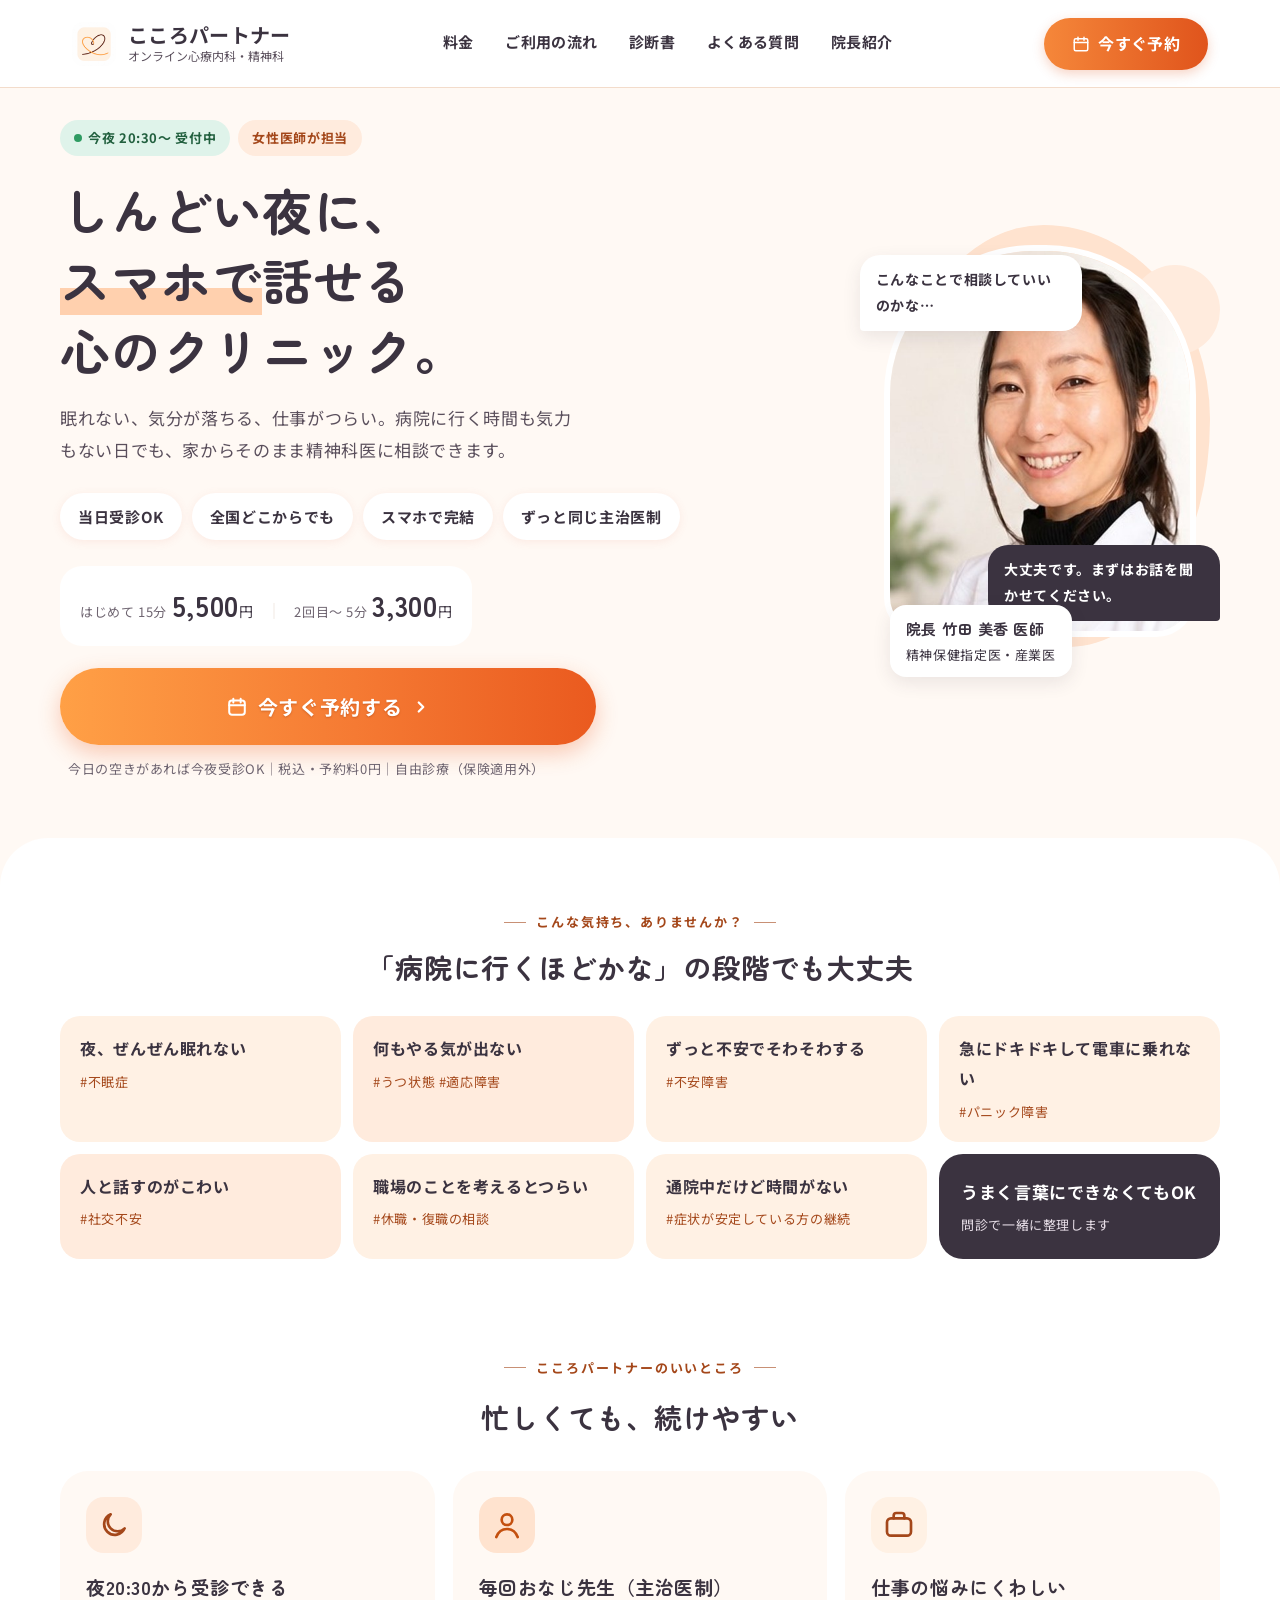
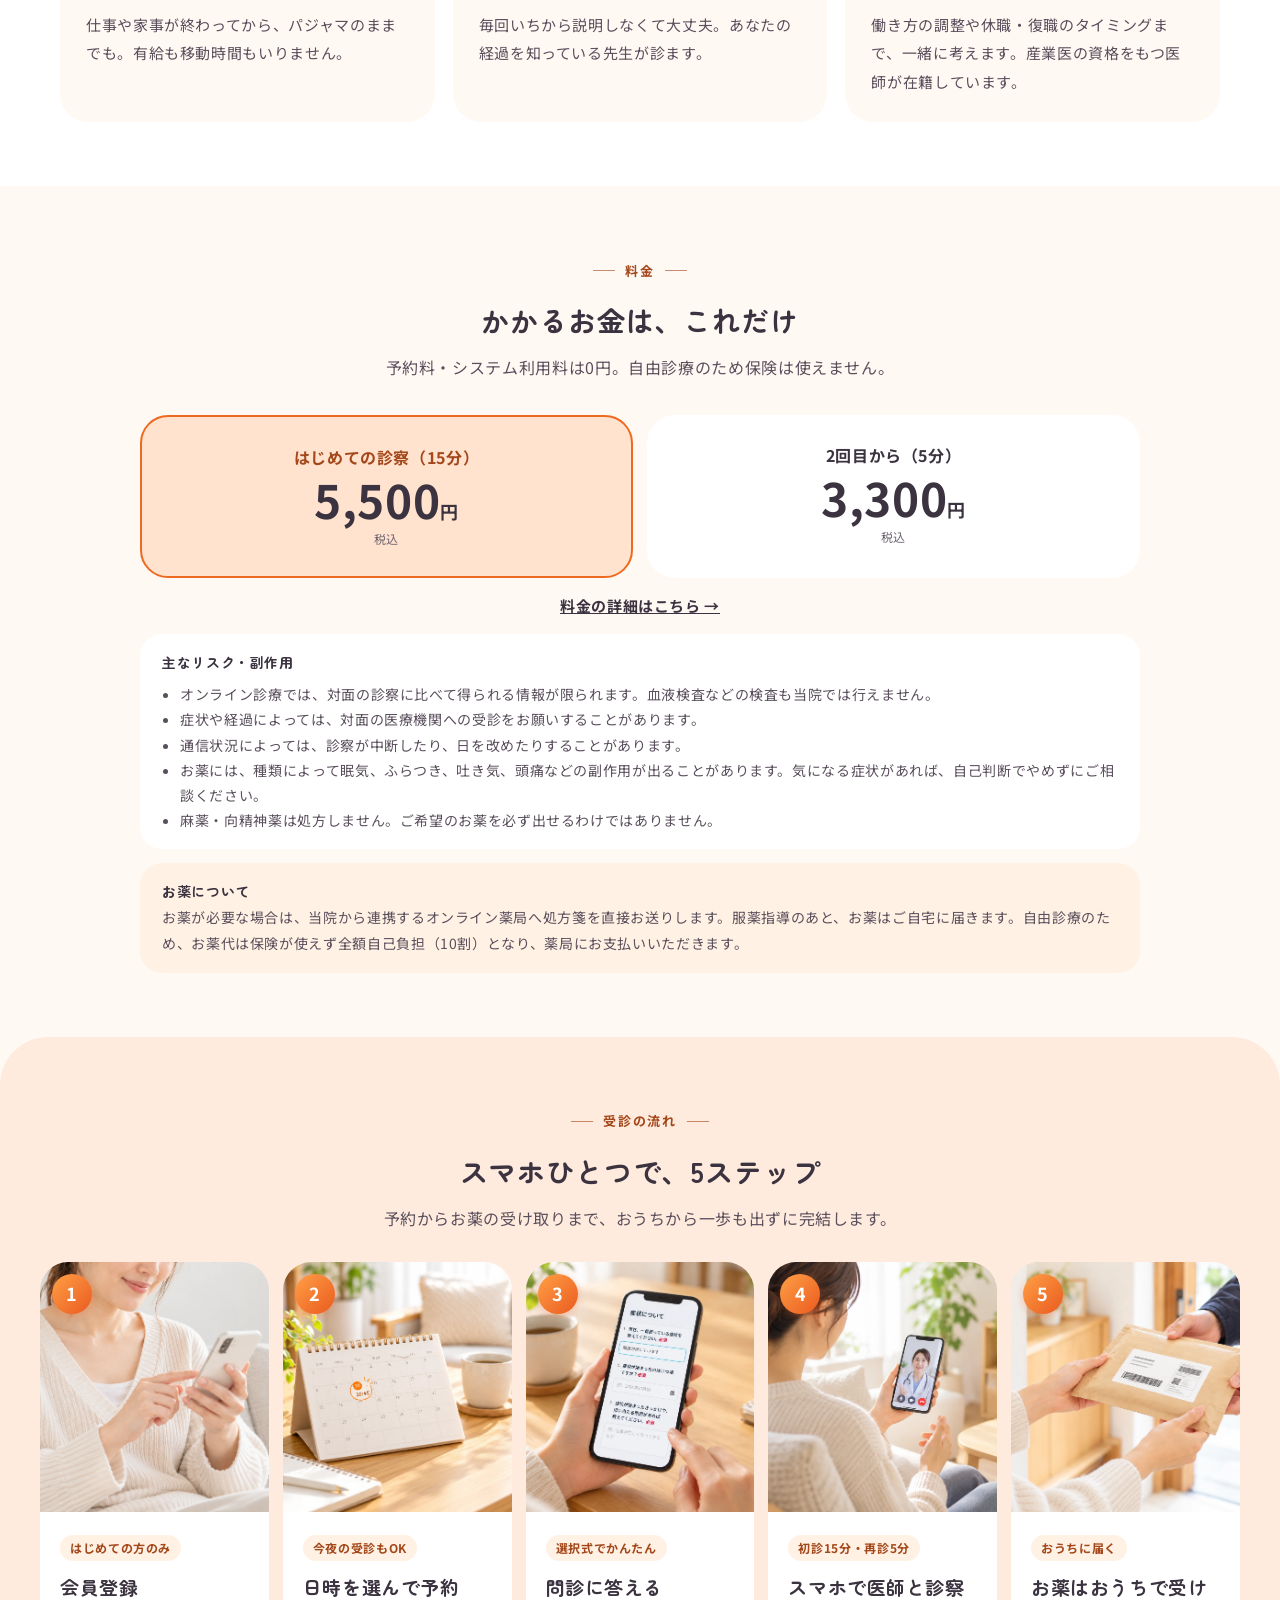
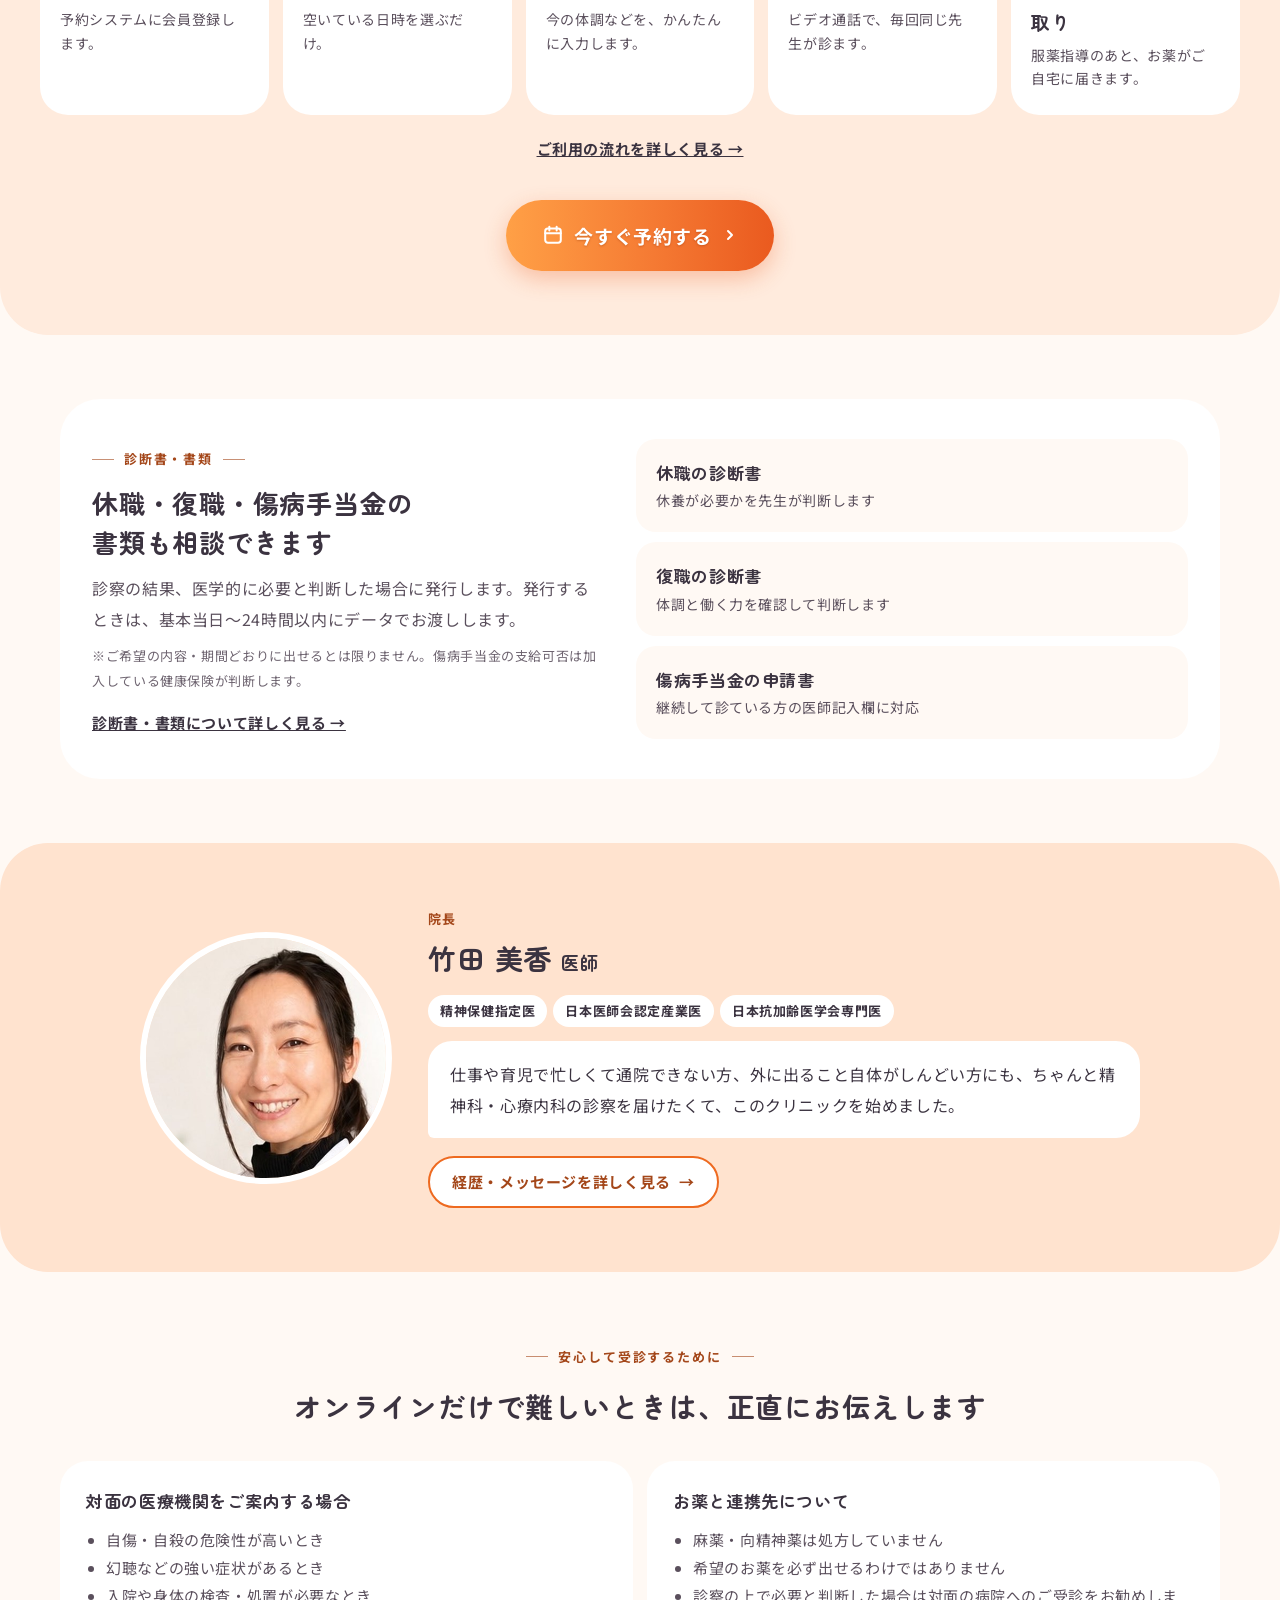
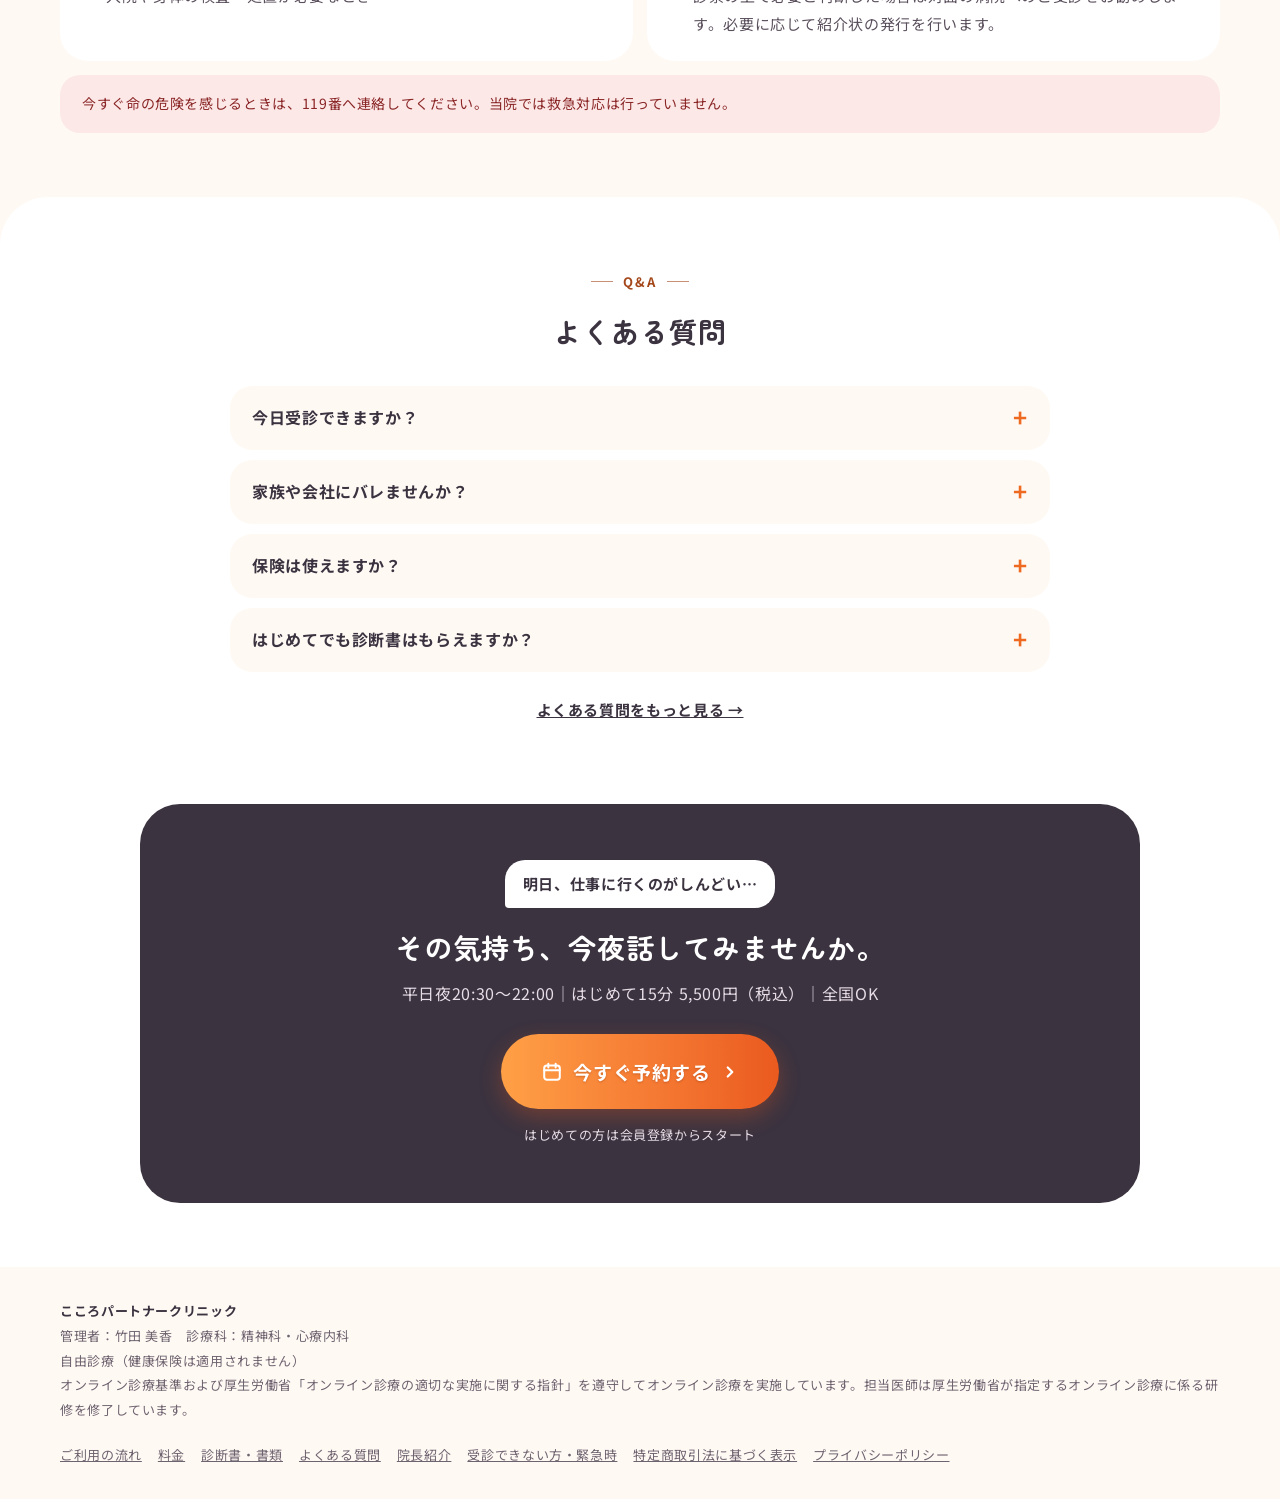
==== commit dc0f6964: "公式サイトの更新（ご利用の流れ・料金・診断書・よくある質問の新ページ、共通ヘッダー、院長紹介の作り直し）と広告用LP（/lp/）を公開 - 新ページを sitemap.xml に追加 - GA4（G-" ====
--- a/index.html
+++ b/index.html
@@ -4,9 +4,8 @@
 <meta charset="utf-8">
 <meta name="viewport" content="width=device-width, initial-scale=1">
 
-<!-- リンク先の設定：予約URLを変えるときは RESERVE_URL を書き換えてください（予約ボタン4か所＋追従ボタンに反映） -->
+<!-- リンク先の設定：予約ボタンのリンク先は site.js の RESERVE_URL で全ページ共通に設定しています -->
 <script>
-  var RESERVE_URL = "https://gmo-clinic-map.com/hospital/LaxGhQtRe6/treatment";
   var FOOTER_TOKUSHOHO_URL = "tokushoho.html";  /* 特定商取引法に基づく表示 */
   var FOOTER_PRIVACY_URL   = "privacy.html";  /* プライバシーポリシー */
 </script>
@@ -37,6 +36,7 @@
 <link rel="preload" as="style" href="https://fonts.googleapis.com/css2?family=Noto+Sans+JP:wght@400;500;700&amp;family=Zen+Maru+Gothic:wght@700&amp;display=swap">
 <link rel="stylesheet" href="https://fonts.googleapis.com/css2?family=Noto+Sans+JP:wght@400;500;700&amp;family=Zen+Maru+Gothic:wght@700&amp;display=swap" media="print" onload="this.media='all'">
 <noscript><link rel="stylesheet" href="https://fonts.googleapis.com/css2?family=Noto+Sans+JP:wght@400;500;700&amp;family=Zen+Maru+Gothic:wght@700&amp;display=swap"></noscript>
+<link rel="stylesheet" href="site.css">
 <style>
 h1,h2,h3,b,.maru{font-family:'Zen Maru Gothic','Hiragino Sans','Hiragino Kaku Gothic ProN','Yu Gothic','Yu Gothic Medium',Meiryo,sans-serif}
 body{margin:0;background:#FFF9F4}
@@ -75,8 +75,6 @@
 .eyebrow{display:inline-flex;align-items:center;gap:10px;color:#A4471A;font-size:13px;font-weight:700;letter-spacing:.14em}
 .eyebrow::before,.eyebrow::after{content:"";width:22px;height:1px;background:currentColor;opacity:.6}
 /* 共通ヘッダーのナビ */
-header nav a{color:#3B3340}
-header nav a:hover{color:#C4500F}
 
 @media (max-width:720px){
   /* ファーストビューの料金：区切り線だけが残る崩れを解消し、2行をコンパクトに */
@@ -115,14 +113,6 @@
   background:linear-gradient(90deg,#FFA046 0%,#F57A33 55%,#EA5A1F 100%);color:#fff;font-weight:700;font-size:17px;
   text-decoration:none;text-shadow:0 1px 2px rgba(140,45,0,.35);box-shadow:0 6px 16px rgba(234,90,31,.28)}
 @media (min-width:721px){.sticky-cta{display:none}}
-/* 極狭幅（320px等）でヘッダーが横にはみ出さないように */
-@media (max-width:360px){
-  .hdr{padding:10px 14px !important;gap:8px !important}
-  .hdr-logo{width:34px !important;height:34px !important;border-radius:12px !important}
-  .hdr-brand{font-size:15px !important}
-  .hdr-sub{font-size:10px !important}
-  .hdr-cta{font-size:13px !important;padding:8px 12px !important;min-height:40px !important}
-}
 @media (max-width:360px){
   .fv-photo{width:100% !important;max-width:300px;height:auto !important;aspect-ratio:300/380;box-sizing:border-box}
 }
@@ -328,22 +318,6 @@
             "@type": "Answer",
             "text": "診察の結果、休養が医学的に必要と判断した場合は発行します。経過を見てから判断することもあります。"
           }
-        },
-        {
-          "@type": "Question",
-          "name": "うまく話せるか不安です",
-          "acceptedAnswer": {
-            "@type": "Answer",
-            "text": "事前の問診で状況を伝えておけるので、診察では先生から質問していきます。メモを見ながらでも大丈夫です。"
-          }
-        },
-        {
-          "@type": "Question",
-          "name": "今飲んでいる薬を続けられますか？",
-          "acceptedAnswer": {
-            "@type": "Answer",
-            "text": "必ず同じお薬を続けられるとは限りません。お薬手帳などで内容を確認し、オンラインで安全に続けられるか先生が判断します。"
-          }
         }
       ]
     }
@@ -362,26 +336,41 @@
 <body>
 <div style="font-family:'Noto Sans JP','Hiragino Sans','Hiragino Kaku Gothic ProN','Yu Gothic','Yu Gothic Medium',Meiryo,sans-serif;color:#3B3340;background:#FFF9F4;line-height:1.85;font-size:16px;font-weight:400;letter-spacing:.04em">
 
-<!-- Header -->
-<header style="position:sticky;top:0;z-index:10;background:rgba(255,249,244,0.92);backdrop-filter:blur(10px)">
-  <div class="hdr" style="box-sizing:content-box;max-width:1160px;margin:0 auto;padding:12px 20px;display:flex;align-items:center;justify-content:space-between;gap:16px">
-    <a href="index.html" style="display:flex;align-items:center;gap:10px;text-decoration:none;color:#3B3340">
-      <img class="hdr-logo" src="images/kokoropartner_logo.png" alt="こころパートナークリニック" width="40" height="40" style="width:40px;height:40px;border-radius:14px;display:block">
-      <span style="line-height:1.3">
-        <span class="hdr-brand" style="display:block;font-weight:700;font-size:17px;letter-spacing:.02em;white-space:nowrap">こころパートナー</span>
-        <span class="hdr-sub" style="display:block;font-size:11px;color:#6E6470;white-space:nowrap;letter-spacing:0">オンライン心療内科・精神科</span>
-      </span>
+<!--SITE-HEADER-->
+<header class="site-header">
+  <div class="site-header__in">
+    <a class="site-logo" href="index.html">
+      <img src="images/kokoropartner_logo.png" alt="" width="44" height="44">
+      <span class="site-logo__text"><span class="site-logo__name">こころパートナー</span><span class="site-logo__sub">オンライン心療内科・精神科</span></span>
     </a>
-    <nav class="hide-sm" style="display:flex;gap:22px;font-size:14px;font-weight:700">
-      <a href="#s-price" style="text-decoration:none;color:#3B3340">料金</a>
-      <a href="#s-flow" style="text-decoration:none;color:#3B3340">受診の流れ</a>
-      <a href="#s-docs" style="text-decoration:none;color:#3B3340">診断書</a>
-      <a href="#s-faq" style="text-decoration:none;color:#3B3340">よくある質問</a>
-      <a href="doctor.html" style="text-decoration:none;color:#3B3340">院長紹介</a>
+    <nav class="site-nav" aria-label="メインメニュー">
+      <a href="price.html">料金</a>
+      <a href="flow.html">ご利用の流れ</a>
+      <a href="documents.html">診断書</a>
+      <a href="faq.html">よくある質問</a>
+      <a href="doctor.html">院長紹介</a>
     </nav>
-    <a class="cta hdr-cta" href="#" data-reserve style="background:#fff;color:#A4471A;border:2px solid #EE6A20;text-decoration:none;font-weight:700;font-size:15px;padding:10px 20px;border-radius:999px;white-space:nowrap;min-height:44px;box-sizing:border-box;display:inline-flex;align-items:center">今すぐ予約</a>
-  </div>
+    <a class="btn-reserve site-header__cta" href="#" data-reserve><svg aria-hidden="true" width="18" height="18" viewBox="0 0 24 24" fill="none" stroke="currentColor" stroke-width="2" stroke-linecap="round" stroke-linejoin="round"><rect x="3" y="5" width="18" height="16" rx="2"></rect><path d="M16 3v4M8 3v4M3 10h18"></path></svg>今すぐ予約</a>
+    <button class="menu-btn" type="button" aria-expanded="false" aria-controls="site-menu" aria-label="メニューを開く">
+      <svg class="i-open" aria-hidden="true" width="22" height="22" viewBox="0 0 24 24" fill="none" stroke="currentColor" stroke-width="2.2" stroke-linecap="round"><path d="M4 7h16M4 12h16M4 17h16"></path></svg>
+      <svg class="i-close" aria-hidden="true" width="22" height="22" viewBox="0 0 24 24" fill="none" stroke="currentColor" stroke-width="2.2" stroke-linecap="round"><path d="M6 6l12 12M18 6L6 18"></path></svg>
+      <span>MENU</span>
+    </button>
+  </div>
+  <nav class="site-menu" id="site-menu" aria-label="メニュー" hidden>
+    <div class="site-menu__in">
+      <a class="site-menu__link" href="price.html">料金<span aria-hidden="true">›</span></a>
+      <a class="site-menu__link" href="flow.html">ご利用の流れ<span aria-hidden="true">›</span></a>
+      <a class="site-menu__link" href="documents.html">診断書・書類<span aria-hidden="true">›</span></a>
+      <a class="site-menu__link" href="faq.html">よくある質問<span aria-hidden="true">›</span></a>
+      <a class="site-menu__link" href="doctor.html">院長紹介<span aria-hidden="true">›</span></a>
+      <a class="site-menu__link site-menu__alert" href="flow.html#emergency">受診できない方・緊急時<span aria-hidden="true">›</span></a>
+      <a class="btn-reserve" href="#" data-reserve>今すぐ予約する</a>
+      <p class="site-menu__note">平日 20:30〜22:00・自由診療</p>
+    </div>
+  </nav>
 </header>
+<!--/SITE-HEADER-->
 
 <main>
 
@@ -480,22 +469,14 @@
     <div style="background:#FFE3CF;border:2px solid #EE6A20;border-radius:28px;padding:26px;text-align:center"><div style="font-weight:700;color:#A4471A">はじめての診察（15分）</div><div style="font-size:46px;font-weight:700;line-height:1.2">5,500<span style="font-size:18px">円</span></div><div style="font-size:12px;color:#6E6470">税込</div></div>
     <div style="background:#fff;border-radius:28px;padding:26px;text-align:center"><div style="font-weight:700">2回目から（5分）</div><div style="font-size:46px;font-weight:700;line-height:1.2">3,300<span style="font-size:18px">円</span></div><div style="font-size:12px;color:#6E6470">税込</div></div>
   </div>
-  <div class="doc-fees" style="background:#fff;border-radius:28px;padding:22px 26px 18px">
-    <div style="margin-top:0">
-      <div style="font-weight:700;font-size:14px;color:#A4471A;letter-spacing:.08em;padding-bottom:6px;border-bottom:2px solid #FFE3CF">診断書</div>
-      <div style="display:flex;justify-content:space-between;gap:12px;align-items:baseline;padding:12px 0;border-bottom:2px dotted #F1E6DF"><span>当院書式（データ送付）</span><b style="white-space:nowrap">5,500円</b></div>
-      <div style="display:flex;justify-content:space-between;gap:12px;align-items:baseline;padding:12px 0;border-bottom:2px dotted #F1E6DF"><span>会社指定書式（データ送付）</span><b style="white-space:nowrap">8,800円</b></div>
-      <div style="display:flex;justify-content:space-between;gap:12px;align-items:baseline;padding:12px 0"><span>会社指定書式（手書き・送料込）</span><b style="white-space:nowrap">9,860円</b></div>
-    </div>
-    <div style="margin-top:18px">
-      <div style="font-weight:700;font-size:14px;color:#A4471A;letter-spacing:.08em;padding-bottom:6px;border-bottom:2px solid #FFE3CF">傷病手当金申請書</div>
-      <div style="display:flex;justify-content:space-between;gap:12px;align-items:baseline;padding:12px 0;border-bottom:2px dotted #F1E6DF"><span>データ対応</span><b style="white-space:nowrap">1,100円</b></div>
-      <div style="display:flex;justify-content:space-between;gap:12px;align-items:baseline;padding:12px 0"><span>原本対応（手書き・送料込）</span><b style="white-space:nowrap">3,850円</b></div>
-    </div>
-    <ul style="margin:16px 0 0;padding:14px 0 0;border-top:1px solid #F1E6DF;list-style:none;font-size:13px;color:#6E6470;line-height:1.75">
-      <li style="padding-left:1em;text-indent:-1em">※当院書式以外の各種書類については患者様ご自身でご用意をお願いしております。</li>
-      <li style="padding-left:1em;text-indent:-1em">※原本対応をご希望の場合は書類の郵送をお願いしています。</li>
-      <li style="padding-left:1em;text-indent:-1em">※レターパックをご希望の場合は+330円で対応させていただきます。</li>
+  <p style="margin:4px 0 0;text-align:center;font-size:15px;font-weight:700"><a href="price.html">料金の詳細はこちら →</a></p>
+  <div style="margin-top:14px;background:#fff;border-radius:22px;padding:16px 22px;font-size:14px;color:#5A4F5C"><b style="color:#3B3340">主なリスク・副作用</b>
+    <ul style="margin:6px 0 0;padding-left:1.3em;line-height:1.8">
+      <li>オンライン診療では、対面の診察に比べて得られる情報が限られます。血液検査などの検査も当院では行えません。</li>
+      <li>症状や経過によっては、対面の医療機関への受診をお願いすることがあります。</li>
+      <li>通信状況によっては、診察が中断したり、日を改めたりすることがあります。</li>
+      <li>お薬には、種類によって眠気、ふらつき、吐き気、頭痛などの副作用が出ることがあります。気になる症状があれば、自己判断でやめずにご相談ください。</li>
+      <li>麻薬・向精神薬は処方しません。ご希望のお薬を必ず出せるわけではありません。</li>
     </ul>
   </div>
   <div style="margin-top:14px;background:#FFF1E4;border-radius:22px;padding:16px 22px;font-size:14px;color:#5A4F5C"><b style="color:#3B3340">お薬について</b><br>お薬が必要な場合は、当院から連携するオンライン薬局へ処方箋を直接お送りします。服薬指導のあと、お薬はご自宅に届きます。自由診療のため、お薬代は保険が使えず全額自己負担（10割）となり、薬局にお支払いいただきます。</div>
@@ -533,7 +514,7 @@
         <div style="padding:20px 20px 24px">
           <span style="display:inline-block;background:#FFF1E4;color:#A4471A;font-size:12px;font-weight:700;padding:2px 10px;border-radius:999px">はじめての方のみ</span>
           <h3 style="font-weight:700;font-size:19px;margin:8px 0 4px">会員登録</h3>
-          <p style="margin:0;font-size:14px;color:#5A4F5C;line-height:1.7">予約システムに会員登録します。2回目からはログインするだけでOK。</p>
+          <p style="margin:0;font-size:14px;color:#5A4F5C;line-height:1.7">予約システムに会員登録します。</p>
         </div>
       </li>
 
@@ -562,7 +543,7 @@
         <div style="padding:20px 20px 24px">
           <span style="display:inline-block;background:#FFF1E4;color:#A4471A;font-size:12px;font-weight:700;padding:2px 10px;border-radius:999px">今夜の受診もOK</span>
           <h3 style="font-weight:700;font-size:19px;margin:8px 0 4px">日時を選んで予約</h3>
-          <p style="margin:0;font-size:14px;color:#5A4F5C;line-height:1.7">予約フォームから、希望の日時を選ぶだけ。今日の空きがあれば、今夜そのまま受診できます。</p>
+          <p style="margin:0;font-size:14px;color:#5A4F5C;line-height:1.7">空いている日時を選ぶだけ。</p>
         </div>
       </li>
 
@@ -605,7 +586,7 @@
         <div style="padding:20px 20px 24px">
           <span style="display:inline-block;background:#FFF1E4;color:#A4471A;font-size:12px;font-weight:700;padding:2px 10px;border-radius:999px">選択式でかんたん</span>
           <h3 style="font-weight:700;font-size:19px;margin:8px 0 4px">問診に答える</h3>
-          <p style="margin:0;font-size:14px;color:#5A4F5C;line-height:1.7">今の体調や飲んでいるお薬を、選択式中心でかんたん入力。うまく話せるか不安な方も、先に伝えておけます。</p>
+          <p style="margin:0;font-size:14px;color:#5A4F5C;line-height:1.7">今の体調などを、かんたんに入力します。</p>
         </div>
       </li>
 
@@ -663,7 +644,7 @@
         <div style="padding:20px 20px 24px">
           <span style="display:inline-block;background:#FFF1E4;color:#A4471A;font-size:12px;font-weight:700;padding:2px 10px;border-radius:999px">初診15分・再診5分</span>
           <h3 style="font-weight:700;font-size:19px;margin:8px 0 4px">スマホで医師と診察</h3>
-          <p style="margin:0;font-size:14px;color:#5A4F5C;line-height:1.7">予約の時間になったら、自宅など落ち着いて話せる場所からビデオ通話でつなぐだけ。毎回同じ先生が診ます。</p>
+          <p style="margin:0;font-size:14px;color:#5A4F5C;line-height:1.7">ビデオ通話で、毎回同じ先生が診ます。</p>
         </div>
       </li>
 
@@ -702,11 +683,11 @@
         <div style="padding:20px 20px 24px">
           <span style="display:inline-block;background:#FFF1E4;color:#A4471A;font-size:12px;font-weight:700;padding:2px 10px;border-radius:999px">おうちに届く</span>
           <h3 style="font-weight:700;font-size:19px;margin:8px 0 4px">お薬はおうちで受け取り</h3>
-          <p style="margin:0;font-size:14px;color:#5A4F5C;line-height:1.7">オンライン薬局で薬剤師の服薬指導を受けたら、あとはお薬が届くのを待つだけ。</p>
-          <p style="margin:8px 0 0;font-size:12px;color:#6E6470;line-height:1.6">※処方箋は当院から連携する薬局へ直接お送りするため、お手元には届きません。</p>
+          <p style="margin:0;font-size:14px;color:#5A4F5C;line-height:1.7">服薬指導のあと、お薬がご自宅に届きます。</p>
         </div>
       </li>
     </ol>
+    <p style="text-align:center;margin:20px 0 0;font-size:15px;font-weight:700"><a href="flow.html">ご利用の流れを詳しく見る →</a></p>
 
     <div style="text-align:center;margin-top:36px">
       <a class="cta" href="#" data-reserve style="display:inline-flex;align-items:center;gap:10px;background:linear-gradient(90deg,#FFA046 0%,#F57A33 55%,#EA5A1F 100%);color:#fff;text-shadow:0 1px 2px rgba(140,45,0,0.35);text-decoration:none;font-weight:700;font-size:19px;padding:18px 36px;border-radius:999px;box-shadow:0 8px 22px rgba(234,90,31,0.30);transition:all .15s"><svg width="22" height="22" viewBox="0 0 24 24" fill="none" stroke="#fff" stroke-width="2.2" stroke-linecap="round" stroke-linejoin="round"><rect x="3.5" y="5" width="17" height="15.5" rx="3"></rect><path d="M8 3v4M16 3v4M3.5 10h17"></path></svg>今すぐ予約する<svg width="16" height="16" viewBox="0 0 24 24" fill="none" stroke="#fff" stroke-width="3" stroke-linecap="round" stroke-linejoin="round"><path d="M9 6l6 6-6 6"></path></svg></a>
@@ -722,6 +703,7 @@
       <h2 class="h2" style="font-size:26px;font-weight:700;margin:12px 0 12px;line-height:1.5">休職・復職・傷病手当金の<br>書類も相談できます</h2>
       <p style="margin:0 0 10px;color:#5A4F5C">診察の結果、医学的に必要と判断した場合に発行します。発行するときは、基本当日〜24時間以内にデータでお渡しします。</p>
       <p style="margin:0;color:#6E6470;font-size:13px">※ご希望の内容・期間どおりに出せるとは限りません。傷病手当金の支給可否は加入している健康保険が判断します。</p>
+      <p style="margin:16px 0 0;font-size:15px;font-weight:700"><a href="documents.html">診断書・書類について詳しく見る →</a></p>
     </div>
     <div style="flex:1 1 360px;min-width:0;display:grid;gap:10px">
       <div style="background:#FFF9F4;border-radius:20px;padding:18px 20px"><b style="font-size:17px">休職の診断書</b><div style="font-size:14px;color:#5A4F5C">休養が必要かを先生が判断します</div></div>
@@ -788,8 +770,7 @@
       <details style="background:#FFF9F4;border-radius:22px;padding:6px 22px"><summary style="display:flex;justify-content:space-between;gap:16px;font-weight:700;font-size:16px;min-height:52px;align-items:center">家族や会社にバレませんか？<span class="faq-plus" style="font-size:24px;color:#EE6A20;transition:transform .2s">+</span></summary><p style="margin:0 0 16px;color:#5A4F5C">当院は自由診療のため、健康保険の「医療費のお知らせ」に当院の受診情報が載ることはありません。<br>ご家族にも話しづらく、ご自宅でのお薬の受け取りが心配な場合は、配送先について薬局にご相談いただくのも一つの方法です。</p></details>
       <details style="background:#FFF9F4;border-radius:22px;padding:6px 22px"><summary style="display:flex;justify-content:space-between;gap:16px;font-weight:700;font-size:16px;min-height:52px;align-items:center">保険は使えますか？<span class="faq-plus" style="font-size:24px;color:#EE6A20;transition:transform .2s">+</span></summary><p style="margin:0 0 16px;color:#5A4F5C">自由診療のため保険は使えません。そのぶん料金は事前に明示し、追加の予約料などはかかりません。</p></details>
       <details style="background:#FFF9F4;border-radius:22px;padding:6px 22px"><summary style="display:flex;justify-content:space-between;gap:16px;font-weight:700;font-size:16px;min-height:52px;align-items:center">はじめてでも診断書はもらえますか？<span class="faq-plus" style="font-size:24px;color:#EE6A20;transition:transform .2s">+</span></summary><p style="margin:0 0 16px;color:#5A4F5C">診察の結果、休養が医学的に必要と判断した場合は発行します。経過を見てから判断することもあります。</p></details>
-      <details style="background:#FFF9F4;border-radius:22px;padding:6px 22px"><summary style="display:flex;justify-content:space-between;gap:16px;font-weight:700;font-size:16px;min-height:52px;align-items:center">うまく話せるか不安です<span class="faq-plus" style="font-size:24px;color:#EE6A20;transition:transform .2s">+</span></summary><p style="margin:0 0 16px;color:#5A4F5C">事前の問診で状況を伝えておけるので、診察では先生から質問していきます。メモを見ながらでも大丈夫です。</p></details>
-      <details style="background:#FFF9F4;border-radius:22px;padding:6px 22px"><summary style="display:flex;justify-content:space-between;gap:16px;font-weight:700;font-size:16px;min-height:52px;align-items:center">今飲んでいる薬を続けられますか？<span class="faq-plus" style="font-size:24px;color:#EE6A20;transition:transform .2s">+</span></summary><p style="margin:0 0 16px;color:#5A4F5C">必ず同じお薬を続けられるとは限りません。お薬手帳などで内容を確認し、オンラインで安全に続けられるか先生が判断します。</p></details>
+      <p style="text-align:center;margin:14px 0 0;font-size:15px;font-weight:700"><a href="faq.html">よくある質問をもっと見る →</a></p>
     </div>
   </div>
 </section>
@@ -819,6 +800,12 @@
       <div>オンライン診療基準および厚生労働省「オンライン診療の適切な実施に関する指針」を遵守してオンライン診療を実施しています。担当医師は厚生労働省が指定するオンライン診療に係る研修を修了しています。</div>
     </div>
     <div style="display:flex;flex-wrap:wrap;gap:16px;align-items:flex-start">
+      <a href="flow.html" style="color:#6E6470">ご利用の流れ</a>
+      <a href="price.html" style="color:#6E6470">料金</a>
+      <a href="documents.html" style="color:#6E6470">診断書・書類</a>
+      <a href="faq.html" style="color:#6E6470">よくある質問</a>
+      <a href="doctor.html" style="color:#6E6470">院長紹介</a>
+      <a href="flow.html#emergency" style="color:#6E6470">受診できない方・緊急時</a>
       <a href="#" data-footer-link="tokushoho" style="color:#6E6470">特定商取引法に基づく表示</a>
       <a href="#" data-footer-link="privacy" style="color:#6E6470">プライバシーポリシー</a>
     </div>
@@ -830,6 +817,7 @@
   <a href="#" data-reserve>今すぐ予約する</a>
 </div>
 
+<script src="site.js"></script>
 <script>
   /* 上の設定値を各リンクに反映します（href は "#" を初期値として持たせてあります） */
   (function () {
@@ -838,7 +826,6 @@
       var nodes = document.querySelectorAll(sel);
       for (var i = 0; i < nodes.length; i++) nodes[i].setAttribute("href", url);
     };
-    set("a[data-reserve]", RESERVE_URL);
     set('a[data-footer-link="tokushoho"]', FOOTER_TOKUSHOHO_URL);
     set('a[data-footer-link="privacy"]', FOOTER_PRIVACY_URL);
   })();
--- a/site.css
+++ b/site.css
@@ -0,0 +1,142 @@
+/* 全ページ共通の部品（ヘッダー・スマホメニュー・見出し帯・予約帯・スマホ下部の予約バー）
+   トップページ（index.html）の本文には影響しないよう、クラス名をつけた要素だけに効かせています。
+   ヘッダーのHTMLは _source/build.py が各ページに書き込みます。 */
+:root{
+  --c-ink:#3B3340;        /* 見出し・強調 */
+  --c-text:#5A4F5C;       /* 本文・補足 */
+  --c-accent:#A4471A;     /* リンク・小見出し */
+  --c-orange:#EA5A1F;     /* アイコン・下線 */
+  --c-orange-deep:#C4500F;/* 白文字をのせるオレンジ（STEP番号など。白との差 4.5:1 以上） */
+  --c-bg:#FFF9F4;         /* ページ地 */
+  --c-peach:#FFEBDD;      /* 見出し帯・末尾予約帯・アイコン背景 */
+  --c-line:#F3DCCB;       /* 罫線 */
+  --c-photo:#F6E7DA;      /* 画像読込前の背景 */
+  --c-alert-bg:#FDECEC;--c-alert:#C0392B;--c-alert-text:#9B2C20;
+  --grad-cta:linear-gradient(90deg,#F5873A,#E0541C);
+  --radius-card:16px;--radius-lg:20px;--radius-pill:999px;
+  --w-text:720px;--w-content:960px;--w-header:1200px;
+  --font:"Noto Sans JP","Hiragino Sans","Hiragino Kaku Gothic ProN","Yu Gothic",Meiryo,sans-serif;
+  --hh:88px;              /* ヘッダーの高さ */
+}
+@media (max-width:767px){:root{--hh:64px}}
+/* ページ内リンクで飛んだ見出しが、追従するヘッダーに隠れないように */
+html{scroll-padding-top:calc(var(--hh) + 12px)}
+
+/* ===== 予約ボタン ===== */
+.btn-reserve{display:inline-flex;align-items:center;justify-content:center;gap:10px;box-sizing:border-box;
+  border-radius:var(--radius-pill);background:var(--grad-cta);color:#fff !important;font-family:var(--font);
+  font-weight:700;text-decoration:none;white-space:nowrap;box-shadow:0 6px 16px rgba(224,84,28,.25);
+  transition:transform .15s ease,box-shadow .15s ease}
+.btn-reserve:hover{transform:translateY(-2px);box-shadow:0 10px 22px rgba(224,84,28,.32)}
+.btn-reserve svg{flex:0 0 auto}
+
+/* ===== ヘッダー ===== */
+.site-header{position:sticky;top:0;z-index:30;background:#fff;border-bottom:1px solid var(--c-line);
+  font-family:var(--font);letter-spacing:.02em;color:var(--c-ink)}
+.site-header__in{box-sizing:border-box;max-width:var(--w-header);margin:0 auto;padding:0 32px;height:calc(var(--hh) - 1px);
+  display:flex;align-items:center;justify-content:space-between;gap:24px}
+.site-logo{display:flex;align-items:center;gap:12px;text-decoration:none;color:var(--c-ink) !important;min-width:0}
+.site-logo img{width:44px;height:44px;border-radius:12px;display:block;flex:0 0 auto}
+.site-logo__text{display:flex;flex-direction:column;gap:2px;line-height:1.2;white-space:nowrap}
+.site-logo__name{font-size:20px;font-weight:700}
+.site-logo__sub{font-size:12px;color:var(--c-text);letter-spacing:0}
+.site-nav{display:flex;align-items:center;gap:32px}
+.site-nav a{font-size:15px;font-weight:700;color:var(--c-ink);text-decoration:none;padding:8px 0;
+  border-bottom:3px solid transparent;white-space:nowrap}
+.site-nav a:hover{color:var(--c-accent)}
+.site-nav a[aria-current]{color:var(--c-accent);border-bottom-color:var(--c-orange)}
+.site-header__cta{height:52px;padding:0 28px;font-size:16px;gap:8px;box-shadow:0 4px 12px rgba(224,84,28,.25)}
+.menu-btn{display:none;flex:0 0 auto;width:48px;height:48px;border:0;border-radius:12px;background:var(--c-peach);
+  color:var(--c-accent);cursor:pointer;flex-direction:column;align-items:center;justify-content:center;gap:2px;
+  font-family:var(--font);padding:0}
+.menu-btn span{font-size:9px;font-weight:700;line-height:1;letter-spacing:.04em}
+.menu-btn .i-close{display:none}
+.menu-btn[aria-expanded="true"] .i-open{display:none}
+.menu-btn[aria-expanded="true"] .i-close{display:block}
+
+/* ===== スマホ・タブレットのメニュー ===== */
+.site-menu{display:none}
+.site-menu__in{max-width:560px;margin:0 auto;display:flex;flex-direction:column}
+.site-menu a.site-menu__link{display:flex;justify-content:space-between;align-items:center;min-height:56px;
+  border-bottom:1px solid var(--c-line);font-size:16px;font-weight:700;color:var(--c-ink);text-decoration:none}
+.site-menu a.site-menu__link span{color:var(--c-accent)}
+.site-menu a.site-menu__link[aria-current]{color:var(--c-accent)}
+.site-menu a.site-menu__alert{border-bottom:0;font-size:15px;color:var(--c-alert-text)}
+.site-menu a.site-menu__alert span{color:var(--c-alert-text)}
+.site-menu .btn-reserve{margin-top:24px;height:56px;font-size:17px}
+.site-menu__note{margin:8px 0 0;text-align:center;font-size:12px;color:var(--c-text)}
+
+/* タブレット（768〜1023px）：メニューが1行に収まらないので、メニューボタンに切り替える（予約ボタンは残す） */
+@media (max-width:1023px){
+  .site-header__in{padding:0 20px;gap:16px}
+  .site-nav{display:none}
+  .menu-btn{display:flex}
+  .site-header__cta{margin-left:auto}
+  .site-menu:not([hidden]){display:block;position:fixed;top:var(--hh);left:0;right:0;bottom:0;background:#fff;
+    overflow-y:auto;overscroll-behavior:contain;padding:8px 20px 24px;z-index:30}
+  body.menu-open{overflow:hidden}
+}
+/* スマホ（〜767px） */
+@media (max-width:767px){
+  .site-header__in{padding:0 12px 0 16px}
+  .site-header__cta{display:none}
+  .site-logo{gap:8px}
+  .site-logo img{width:36px;height:36px;border-radius:10px}
+  .site-logo__name{font-size:17px}
+  .site-logo__sub{font-size:11px}
+}
+
+/* ===== 見出し帯（各下層ページの先頭） ===== */
+.page-hero{background:var(--c-peach);padding:40px 32px 56px}
+.page-hero__in{max-width:var(--w-content);margin:0 auto;display:flex;flex-direction:column;gap:20px}
+.page-hero .crumb{display:flex;flex-wrap:wrap;gap:4px 8px;margin:0;font-size:13px;line-height:1.6;color:var(--c-text)}
+.page-hero .crumb a{color:var(--c-accent)}
+.page-hero h1{margin:0;font-size:36px;line-height:1.4;font-weight:700;color:var(--c-ink)}
+.page-hero .lead{margin:0;max-width:680px;font-size:17px;line-height:1.8;color:var(--c-text)}
+.chips{display:flex;flex-wrap:wrap;gap:12px;margin:0;padding:0;list-style:none}
+.chips li{margin:0;background:#fff;border-radius:var(--radius-pill);padding:8px 16px;font-size:14px;font-weight:700;
+  line-height:1.5;color:var(--c-ink)}
+.hero-cta{display:flex;align-items:center;gap:12px 20px;flex-wrap:wrap;margin-top:8px}
+.hero-cta .btn-reserve{height:60px;padding:0 40px;font-size:18px}
+.hero-cta small{font-size:13px;color:var(--c-text)}
+@media (max-width:767px){
+  .page-hero{padding:20px 20px 28px}
+  .page-hero__in{gap:12px}
+  .page-hero .crumb{font-size:12px}
+  .page-hero h1{font-size:26px}
+  .page-hero .lead{font-size:15px}
+  .chips{gap:8px}
+  .chips li{padding:6px 12px;font-size:12px}
+  .hero-cta .btn-reserve{width:100%;height:56px;font-size:17px}
+}
+
+/* ===== ページ末尾の予約帯 ===== */
+.reserve-band{background:var(--c-peach);padding:72px 32px;text-align:center;font-family:var(--font)}
+.reserve-band__in{max-width:var(--w-text);margin:0 auto;display:flex;flex-direction:column;align-items:center;gap:16px}
+.reserve-band h2{margin:0;padding:0;border:0;font-size:26px;line-height:1.5;color:var(--c-ink)}
+.reserve-band p{margin:0;font-size:16px;line-height:1.8;color:var(--c-text)}
+.reserve-band .btn-reserve{height:64px;padding:0 56px;font-size:19px;margin-top:8px}
+.reserve-band small{font-size:13px;color:var(--c-text)}
+@media (max-width:767px){
+  .reserve-band{padding:56px 20px}
+  .reserve-band h2{font-size:22px}
+  .reserve-band p{font-size:15px}
+  .reserve-band .btn-reserve{width:100%;max-width:360px;padding:0 24px;height:60px;font-size:18px}
+}
+
+/* ===== スマホ下部に固定する予約バー（〜767px） ===== */
+.reserve-bar{display:none}
+@media (max-width:767px){
+  .reserve-bar{display:flex;flex-direction:column;align-items:center;gap:4px;position:fixed;left:0;right:0;bottom:0;z-index:20;
+    background:#fff;border-top:1px solid var(--c-line);box-shadow:0 -4px 12px rgba(59,51,64,.06);
+    padding:10px 16px calc(12px + env(safe-area-inset-bottom));font-family:var(--font)}
+  .reserve-bar .btn-reserve{width:100%;height:52px;font-size:17px;box-shadow:none}
+  .reserve-bar .btn-reserve:hover{transform:none}
+  .reserve-bar small{font-size:11px;color:var(--c-text);letter-spacing:.02em}
+  body.has-reserve-bar{padding-bottom:calc(104px + env(safe-area-inset-bottom))}
+  body.menu-open .reserve-bar{display:none}
+}
+
+/* ===== 開閉（アコーディオン）共通 ===== */
+details > summary{cursor:pointer;list-style:none}
+details > summary::-webkit-details-marker{display:none}
